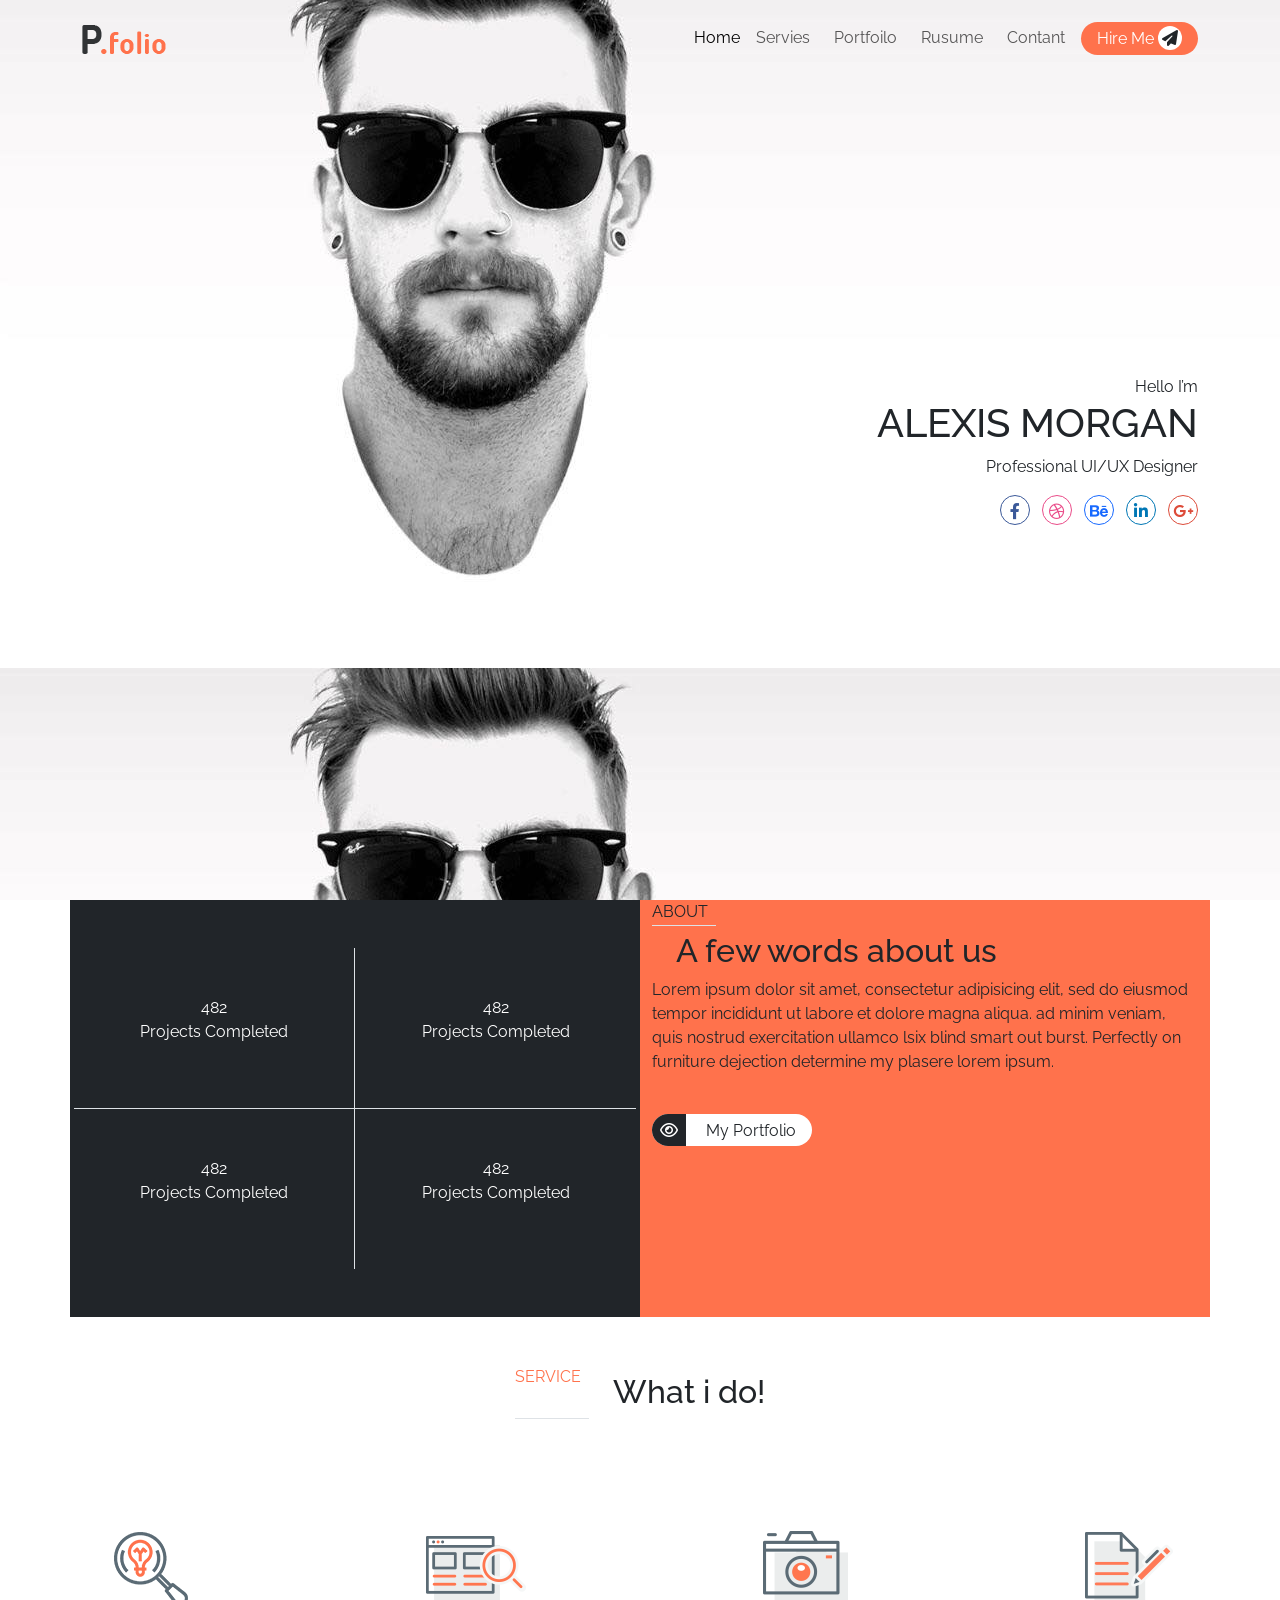
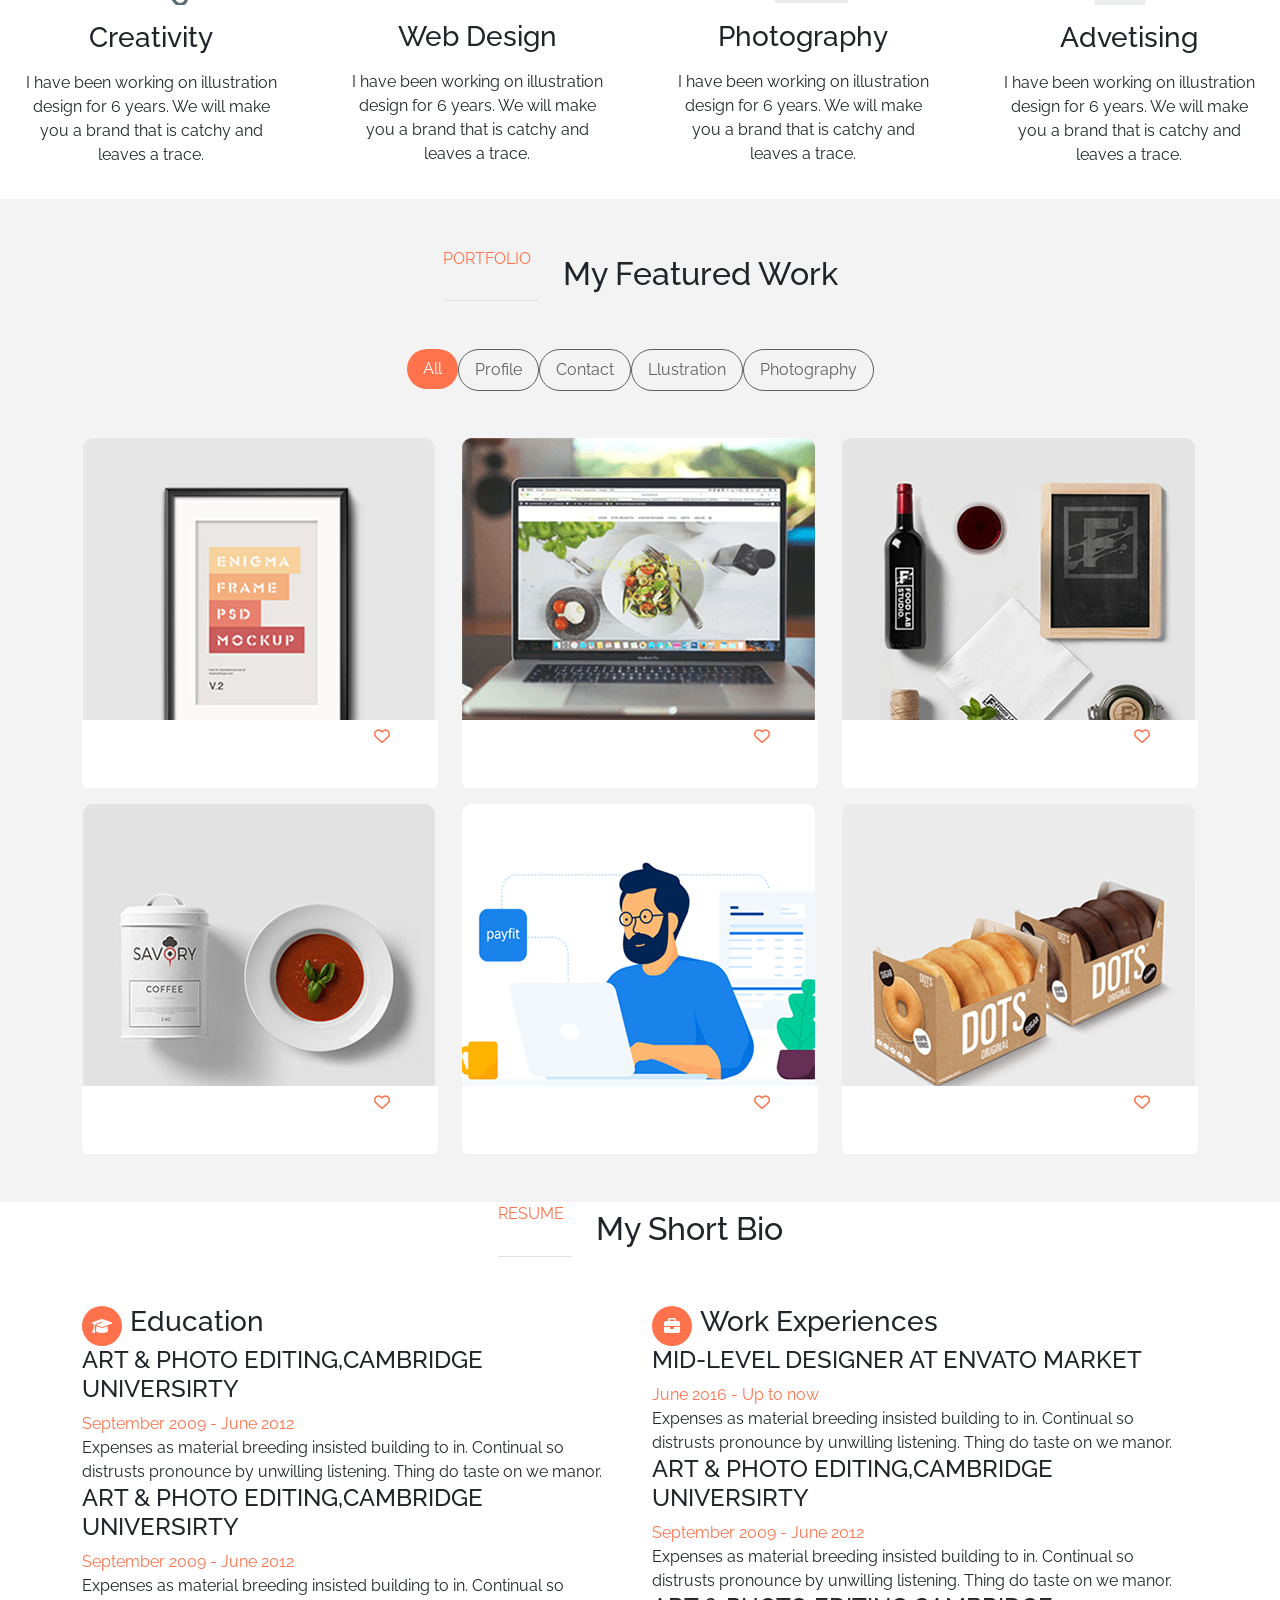
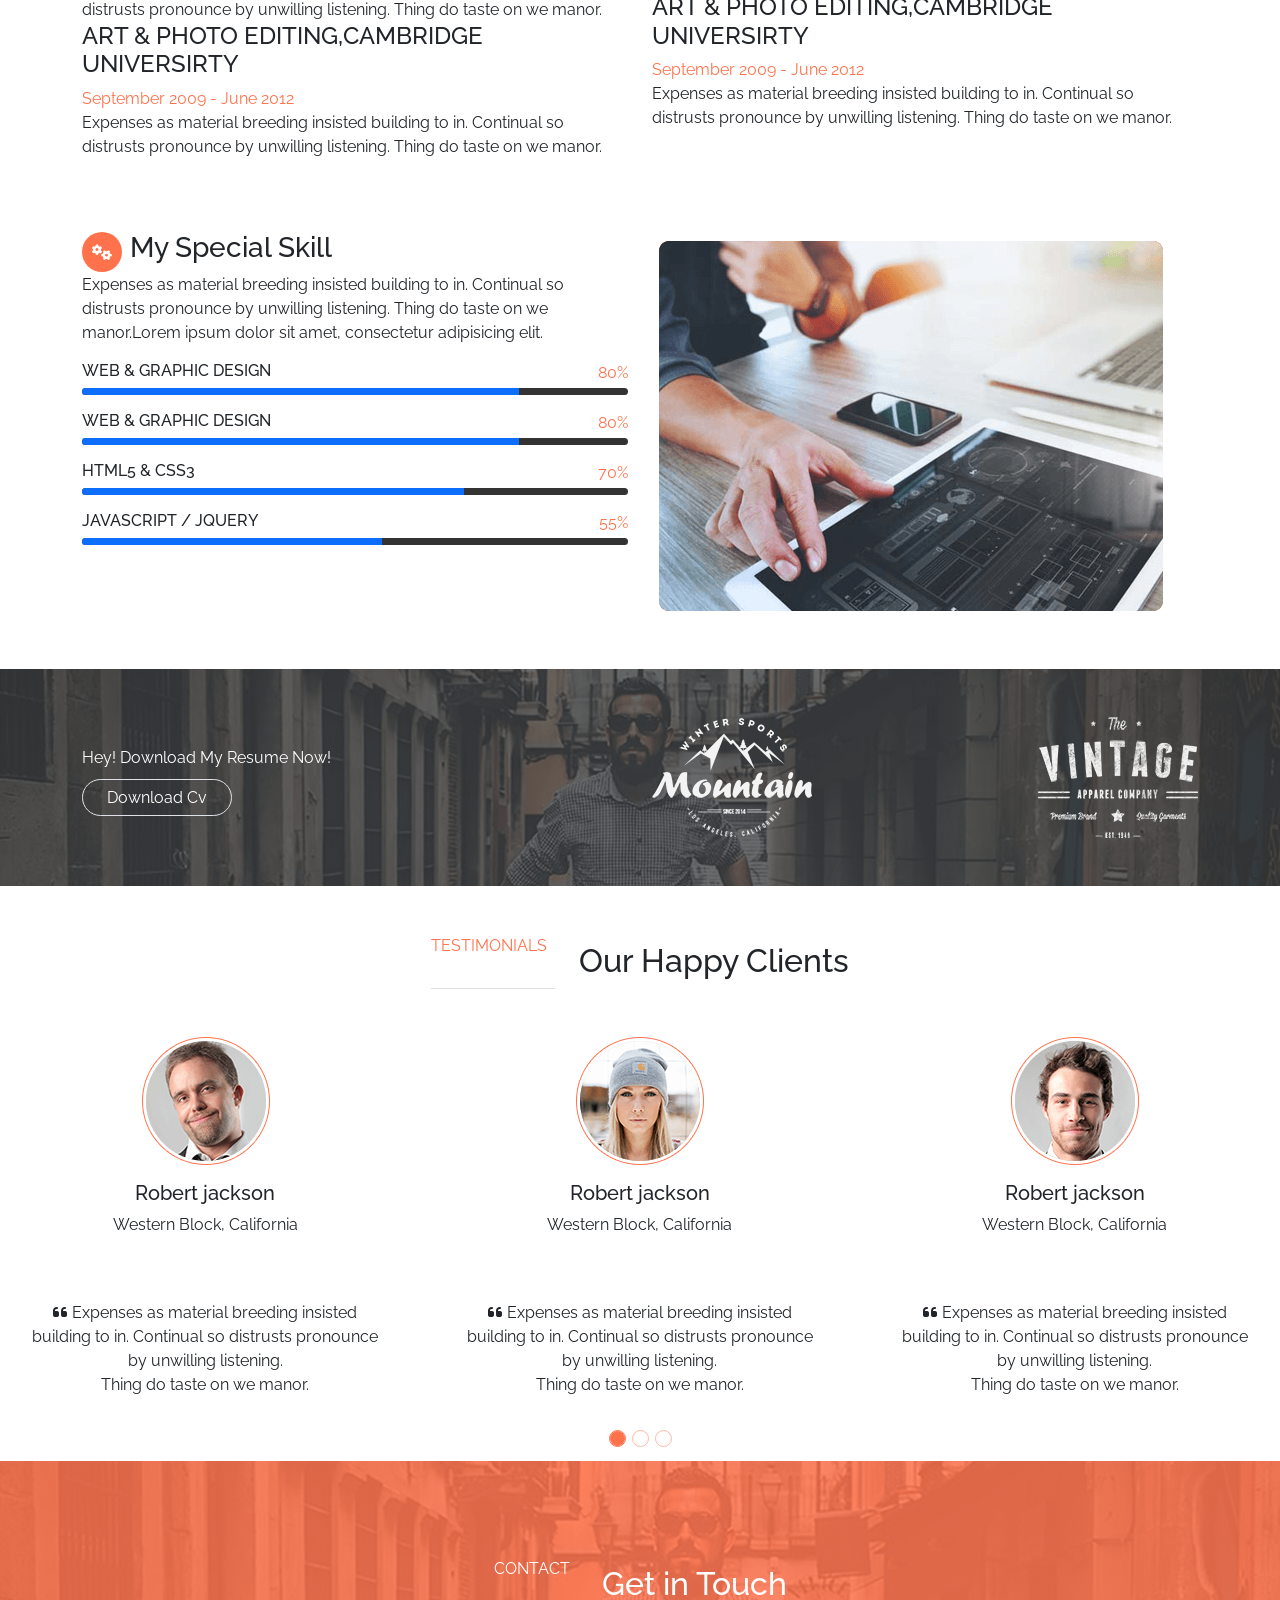
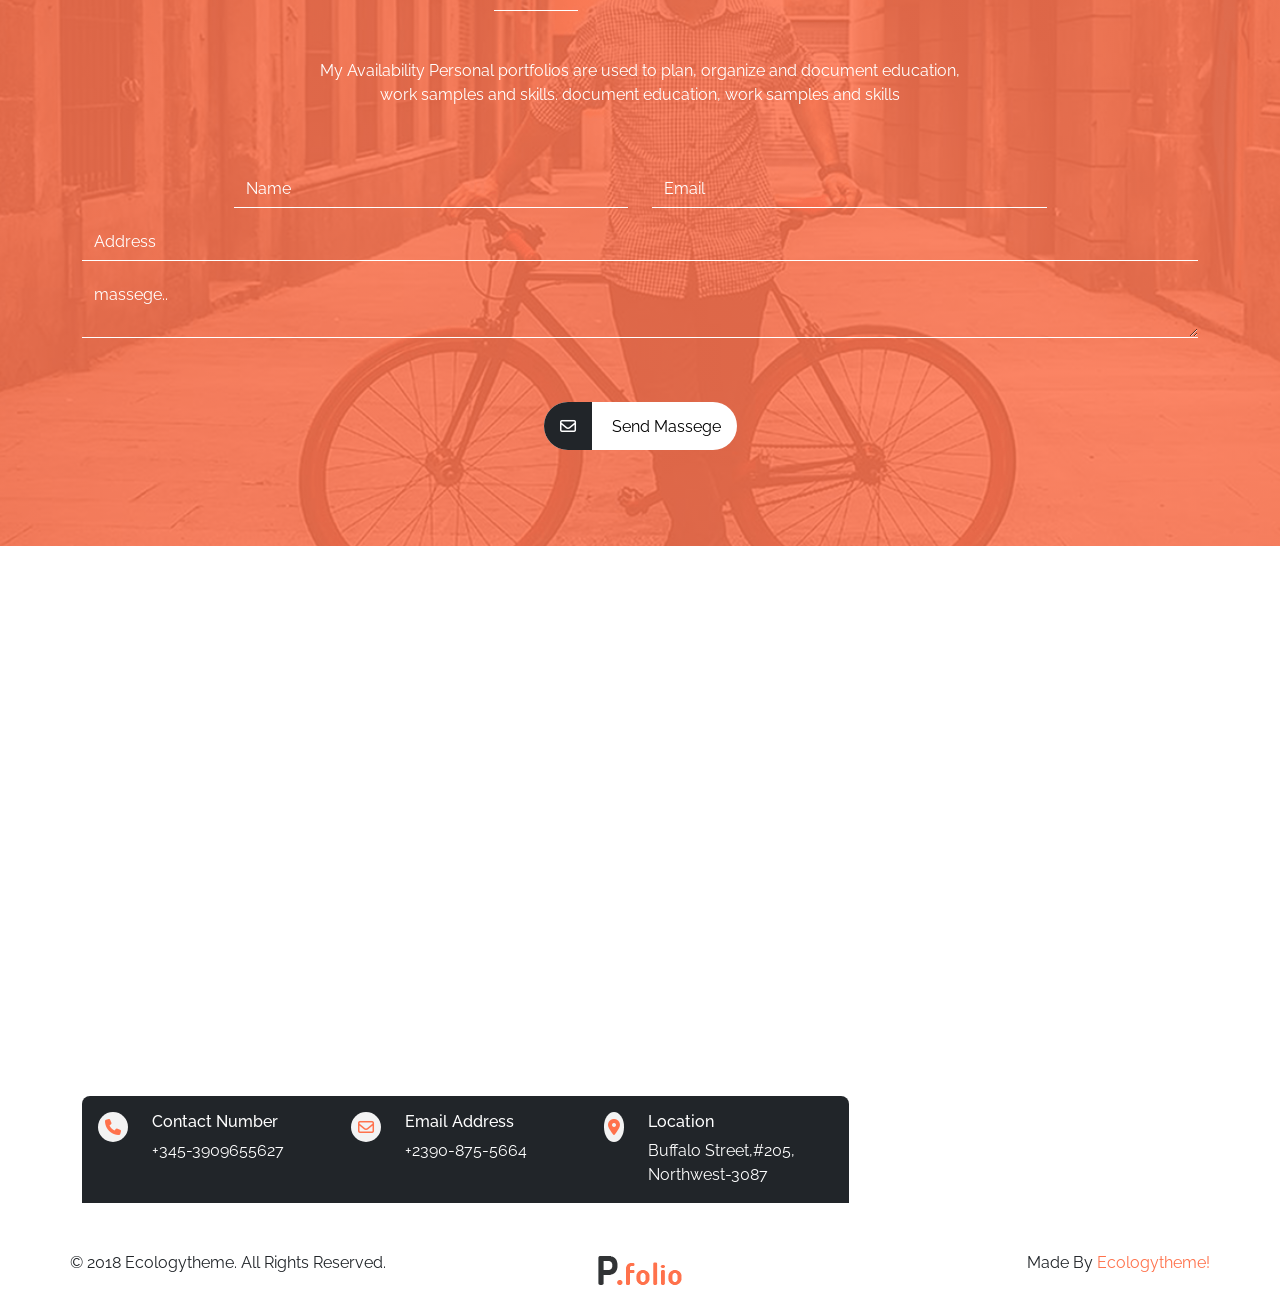
==== index.html @ 31dcb794 "p foilo-project(with out js)" ====
<!DOCTYPE html>
<html lang="en">
<head>
    <meta charset="UTF-8">
    <meta name="viewport" content="width=device-width, initial-scale=1.0">
    <title>P.folio</title>
    <link rel="preconnect" href="https://fonts.googleapis.com">
<link rel="preconnect" href="https://fonts.gstatic.com" crossorigin>
<link href="https://fonts.googleapis.com/css2?family=Roboto:wght@300&display=swap" rel="stylesheet">
<link href="https://fonts.googleapis.com/css2?family=Dosis:wght@300;500;700;800&family=Roboto:wght@300&display=swap" rel="stylesheet">
<link href="https://fonts.googleapis.com/css2?family=Dosis:wght@300;500;700;800&family=Raleway:ital,wght@0,300;0,500;0,700;1,300&family=Roboto:wght@300&display=swap" rel="stylesheet">
    <link href="assest/css/bootstrap.min.css" rel="stylesheet"/>
    <link href="assest/css/all.min.css" rel="stylesheet"/>
    <link href="assest/css/indexstyl.css" rel="stylesheet"/>
</head>
<body>
    <nav class="navbar navbar-expand-lg fixed-top">
        <div class="container">
          <a class="navbar-brand" href="#">
            <img src="assest/img/logo.png" alt="">
          </a>
          <button class="navbar-toggler" type="button" data-bs-toggle="collapse" data-bs-target="#navbarSupportedContent" aria-controls="navbarSupportedContent" aria-expanded="false" aria-label="Toggle navigation">
            <span class="navbar-toggler-icon"></span>
          </button>
          <div class="collapse navbar-collapse" id="navbarSupportedContent">
            <ul class="navbar-nav ms-auto mb-2 mb-lg-0">
              <li class="nav-item">
                <a class="nav-link active" aria-current="page" href="#">Home</a>
              </li>
              <li class="nav-item me-2">
                <a class="nav-link" href="#">Servies</a>
              </li>
              <li class="nav-item me-2">
                <a class="nav-link" href="#">Portfoilo</a>
              </li>
              <li class="nav-item me-2">
                <a class="nav-link" href="#">Rusume</a>
              </li>
              <li class="nav-item me-2">
                <a class="nav-link" href="#">Contant</a>
              </li>   
            </ul> 
            <a href="#" class="text-decoration-none bg_main_color text-white px-3 py-1 rounded-pill button"> 
                <span class="text-capitalize">Hire Me</span>
                <i class="fa-solid fa-paper-plane text-dark bg-white rounded-circle p-1" style="color: #000000;"></i>
              </a> 
          </div>
        </div>
      </nav>
      <header class="header vh-100">
        <div class="container">
<div class="header_content d-flex flex-column justify-content-center vh-100 align-items-end">
  <span>Hello I’m</span>
  <h1>ALEXIS MORGAN</h1>
  <p>Professional UI/UX Designer</p>
  <div class="icons">
    <i class="fa-brands fa-facebook-f ms-2"></i>
    <i class="fa-brands fa-dribbble ms-2"></i>
    <i class="fa-brands fa-behance ms-2"></i>
    <i class="fa-brands fa-linkedin-in ms-2"></i>
    <i class="fa-brands fa-google-plus-g ms-2"></i>
  </div>
</div>
        </div>
      </header>
      <section class="about">
<div class="container"> 
  <div class="row">
<div class="col-md-6 numbers bg-dark text-white text-center py-5 px-3">
  <div class="row">
    <div class="col-md-6 count border-bottom border-end py-5">
<span>482</span>
<p>Projects Completed</p>
    </div>
    <div class="col-md-6 count border-bottom py-5">
      <span>482</span>
      <p>Projects Completed</p>
          </div>
          <div class="col-md-6 count  border-end py-5">
            <span>482</span>
            <p>Projects Completed</p>
                </div>
                <div class="col-md-6 count py-5">
                  <span>482</span>
                  <p>Projects Completed</p>
                      </div>
  </div>
</div>
<div class=" right col-md-6 ">
<div class="title">
  <span class="text-uppercase border-bottom pe-2 pb-1 ">about</span>
  <h2 class="ps-4 pt-2">A few words
    about us</h2>
  </div>
    <p>Lorem ipsum dolor sit amet, consectetur adipisicing elit, sed do eiusmod tempor incididunt ut labore et dolore magna aliqua. ad minim veniam, quis nostrud exercitation ullamco lsix blind smart out burst. Perfectly on furniture dejection determine my plasere lorem ipsum.
    </p>
    <a href="#" class="text-decoration-none bg-white  rounded-pill d-inline-block custum-btn mt-4">
      <i class="fa-regular fa-eye text-white bg-dark px-2 py-2 rounded-start-pill"></i>
      <span class="px-3 text-capitalize text-dark ">My Portfolio</span>
    </a>

</div>
  </div>
</div>
      </section>

      <div class="servers py-5">
<div class="container">
  <div class="title d-flex justify-content-center">
    <span class="text-uppercase border-bottom pe-2 pb-1 border_main_color">SERVICE</span>
    <h2 class="ps-4 pt-2">What i do!</h2>
    </div>
</div>
      </div>
      <div class="row pt-5">
        <div class="col-md-3">
          <div class="servers_items text-center py-3 px-4">
            <img src="assest/img/SER-1.png" alt="">
            <h3 class="my-3">Creativity</h3>
            <p>I have been working on illustration design for 6 years. We will make you a brand that is catchy and leaves a trace.</p>
          </div>
        </div>
        <div class="col-md-3">
          <div class="servers_items text-center py-3 px-4">
            <img src="assest/img/SER-2.png" alt="">
            <h3 class="my-3">Web Design</h3>
            <p>I have been working on illustration design for 6 years. We will make you a brand that is catchy and leaves a trace.</p>
          </div>
        </div>
        <div class="col-md-3">
          <div class="servers_items text-center py-3 px-4">
            <img src="assest/img/SER-3.png" alt="">
            <h3 class="my-3">Photography</h3>
            <p>I have been working on illustration design for 6 years. We will make you a brand that is catchy and leaves a trace.</p>
          </div>
        </div>
        <div class="col-md-3">
          <div class="servers_items text-center py-3 px-4">
            <img src="assest/img/SER-4.png" alt="">
            <h3 class="my-3">Advetising</h3>
            <p>I have been working on illustration design for 6 years. We will make you a brand that is catchy and leaves a trace.</p>
          </div>
        </div>
      </div>

      <section class="PORTFOLIO py-5">
        <div class="container">
          <div class="title d-flex justify-content-center">
            <span class="text-uppercase border-bottom pe-2 pb-1 border_main_color gap-2">PORTFOLIO</span>
            <h2 class="ps-4 pt-2">My Featured Work</h2>
            </div>
            <ul class="nav nav-tabs border-bottom-0 mt-5 justify-content-center" id="myTab" role="tablist">
              <li class="nav-item" role="presentation">
                <button class="nav-link active rounded-pill border text-capitalize " id="home-tab" data-bs-toggle="tab" data-bs-target="#home-tab-pane" type="button" role="tab" aria-controls="home-tab-pane" aria-selected="true">all</button>
              </li>
              <li class="nav-item" role="presentation">
                <button class="nav-link rounded-pill border text-capitalize" id="profile-tab" data-bs-toggle="tab" data-bs-target="#profile-tab-pane" type="button" role="tab" aria-controls="profile-tab-pane" aria-selected="false">Profile</button>
              </li>
              <li class="nav-item" role="presentation">
                <button class="nav-link rounded-pill border text-capitalize" id="contact-tab" data-bs-toggle="tab" data-bs-target="#contact-tab-pane" type="button" role="tab" aria-controls="contact-tab-pane" aria-selected="false">Contact</button>
              </li>
              <li class="nav-item" role="presentation">
                <button class="nav-link rounded-pill border text-capitalize" id="contact-tab" data-bs-toggle="tab" data-bs-target="#llustration" type="button" role="tab" aria-controls="contact-tab-pane" aria-selected="false">llustration</button>
              </li>
              <li class="nav-item" role="presentation">
                <button class="nav-link rounded-pill border text-capitalize" id="contact-tab" data-bs-toggle="tab" data-bs-target="#Photography" type="button" role="tab" aria-controls="contact-tab-pane" aria-selected="false">Photography</button>
              </li>
              
            </ul>
            <div class="tab-content mt-5" id="myTabContent">
              <div class="tab-pane fade show active" id="home-tab-pane" role="tabpanel" aria-labelledby="home-tab" tabindex="0">
                <div class="row row-gap-3">
                  <div class="col-md-4">
                    <div class="PORTFOLIO_card position-relative">
                      <div class="overlay rounded d-flex justify-content-center align-items-center position-absolute end-0 top start-0 bottom-0">
                        <i class="fa-solid fa-magnifying-glass-plus p-3 rounded-circle bg-danger text-white "></i>
                      </div>
                      <img src="assest/img/p1.png" alt="">
                      <div class="project position-absolute bottom-0 w-100 d-flex justify-content-between bg-white text-center rounded-bottom px-5 pt-2">
                        <div class="info">
                          <h4>Rappox Template</h4>
                          <span>Html template design</span>
                        </div>
                        <i class="fa-regular fa-heart text_main_color"></i>
                      </div>
                    </div>
                  </div>
                  <div class="col-md-4">
                    <div class="PORTFOLIO_card position-relative">
                      <div class="overlay rounded d-flex justify-content-center align-items-center position-absolute end-0 top start-0 bottom-0">
                        <i class="fa-solid fa-magnifying-glass-plus p-3 rounded-circle bg-danger text-white "></i>
                      </div>
                      <img src="assest/img/p2.png" alt="">
                      <div class="project position-absolute bottom-0 w-100 d-flex justify-content-between bg-white text-center rounded-bottom px-5 pt-2">
                        <div class="info">
                          <h4>Rappox Template</h4>
                          <span>Html template design</span>
                        </div>
                        <i class="fa-regular fa-heart text_main_color"></i>
                      </div>
                    </div>
                  </div>
                  
                  <div class="col-md-4">
                    <div class="PORTFOLIO_card position-relative">
                      <div class="overlay rounded d-flex justify-content-center align-items-center position-absolute end-0 top start-0 bottom-0">
                        <i class="fa-solid fa-magnifying-glass-plus p-3 rounded-circle bg-danger text-white "></i>
                      </div>
                      <img src="assest/img/p3.png" alt="">
                      <div class="project position-absolute bottom-0 w-100 d-flex justify-content-between bg-white text-center rounded-bottom px-5 pt-2">
                        <div class="info">
                          <h4>Rappox Template</h4>
                          <span>Html template design</span>
                        </div>
                        <i class="fa-regular fa-heart text_main_color"></i>
                      </div>
                    </div>
                  </div>
                  <div class="col-md-4">
                    <div class="PORTFOLIO_card position-relative">
                      <div class="overlay rounded d-flex justify-content-center align-items-center position-absolute end-0 top start-0 bottom-0">
                        <i class="fa-solid fa-magnifying-glass-plus p-3 rounded-circle bg-danger text-white "></i>
                      </div>
                      <img src="assest/img/p4.png" alt="">
                      <div class="project position-absolute bottom-0 w-100 d-flex justify-content-between bg-white text-center rounded-bottom px-5 pt-2">
                        <div class="info">
                          <h4>Rappox Template</h4>
                          <span>Html template design</span>
                        </div>
                        <i class="fa-regular fa-heart text_main_color"></i>
                      </div>
                    </div>
                  </div>
                  <div class="col-md-4">
                    <div class="PORTFOLIO_card position-relative">
                      <div class="overlay rounded d-flex justify-content-center align-items-center position-absolute end-0 top start-0 bottom-0">
                        <i class="fa-solid fa-magnifying-glass-plus p-3 rounded-circle bg-danger text-white "></i>
                      </div>
                      <img src="assest/img/p5.png" alt="">
                      <div class="project position-absolute bottom-0 w-100 d-flex justify-content-between bg-white text-center rounded-bottom px-5 pt-2">
                        <div class="info">
                          <h4>Rappox Template</h4>
                          <span>Html template design</span>
                        </div>
                        <i class="fa-regular fa-heart text_main_color"></i>
                      </div>
                    </div>
                  </div>
                  <div class="col-md-4">
                    <div class="PORTFOLIO_card position-relative">
                      <div class="overlay rounded d-flex justify-content-center align-items-center position-absolute end-0 top start-0 bottom-0">
                        <i class="fa-solid fa-magnifying-glass-plus p-3 rounded-circle bg-danger text-white "></i>
                      </div>
                      <img src="assest/img/p6.png" alt="">
                      <div class="project position-absolute bottom-0 w-100 d-flex justify-content-between bg-white text-center rounded-bottom px-5 pt-2">
                        <div class="info">
                          <h4>Rappox Template</h4>
                          <span>Html template design</span>
                        </div>
                        <i class="fa-regular fa-heart text_main_color"></i>
                      </div>
                    </div>
                  </div>
                </div>
              </div>
              <div class="tab-pane fade" id="profile-tab-pane" role="tabpanel" aria-labelledby="profile-tab" tabindex="0"><div class="row row-gap-3">
                <div class="col-md-4">
                  <div class="PORTFOLIO_card position-relative">
                    <div class="overlay rounded d-flex justify-content-center align-items-center position-absolute end-0 top start-0 bottom-0">
                      <i class="fa-solid fa-magnifying-glass-plus p-3 rounded-circle bg-danger text-white "></i>
                    </div>
                    <img src="assest/img/p1.png" alt="">
                    <div class="project position-absolute bottom-0 w-100 d-flex justify-content-between bg-white text-center rounded-bottom px-5 pt-2">
                      <div class="info">
                        <h4>Rappox Template</h4>
                        <span>Html template design</span>
                      </div>
                      <i class="fa-regular fa-heart text_main_color"></i>
                    </div>
                  </div>
                </div>
                <div class="col-md-4">
                  <div class="PORTFOLIO_card position-relative">
                    <div class="overlay rounded d-flex justify-content-center align-items-center position-absolute end-0 top start-0 bottom-0">
                      <i class="fa-solid fa-magnifying-glass-plus p-3 rounded-circle bg-danger text-white "></i>
                    </div>
                    <img src="assest/img/p2.png" alt="">
                    <div class="project position-absolute bottom-0 w-100 d-flex justify-content-between bg-white text-center rounded-bottom px-5 pt-2">
                      <div class="info">
                        <h4>Rappox Template</h4>
                        <span>Html template design</span>
                      </div>
                      <i class="fa-regular fa-heart text_main_color"></i>
                    </div>
                  </div>
                </div>
                </div>
              </div>
              <div class="tab-pane fade" id="contact-tab-pane" role="tabpanel" aria-labelledby="contact-tab" tabindex="0"><div class="row row-gap-3">
                <div class="col-md-4">
                  <div class="PORTFOLIO_card position-relative">
                    <div class="overlay rounded d-flex justify-content-center align-items-center position-absolute end-0 top start-0 bottom-0">
                      <i class="fa-solid fa-magnifying-glass-plus p-3 rounded-circle bg-danger text-white "></i>
                    </div>
                    <img src="assest/img/p3.png" alt="">
                    <div class="project position-absolute bottom-0 w-100 d-flex justify-content-between bg-white text-center rounded-bottom px-5 pt-2">
                      <div class="info">
                        <h4>Rappox Template</h4>
                        <span>Html template design</span>
                      </div>
                      <i class="fa-regular fa-heart text_main_color"></i>
                    </div>
                  </div>
                </div>
                <div class="col-md-4">
                  <div class="PORTFOLIO_card position-relative">
                    <div class="overlay rounded d-flex justify-content-center align-items-center position-absolute end-0 top start-0 bottom-0">
                      <i class="fa-solid fa-magnifying-glass-plus p-3 rounded-circle bg-danger text-white "></i>
                    </div>
                    <img src="assest/img/p4.png" alt="">
                    <div class="project position-absolute bottom-0 w-100 d-flex justify-content-between bg-white text-center rounded-bottom px-5 pt-2">
                      <div class="info">
                        <h4>Rappox Template</h4>
                        <span>Html template design</span>
                      </div>
                      <i class="fa-regular fa-heart text_main_color"></i>
                    </div>
                  </div>
                </div>
                <div class="col-md-4">
                  <div class="PORTFOLIO_card position-relative">
                    <div class="overlay rounded d-flex justify-content-center align-items-center position-absolute end-0 top start-0 bottom-0">
                      <i class="fa-solid fa-magnifying-glass-plus p-3 rounded-circle bg-danger text-white "></i>
                    </div>
                    <img src="assest/img/p5.png" alt="">
                    <div class="project position-absolute bottom-0 w-100 d-flex justify-content-between bg-white text-center rounded-bottom px-5 pt-2">
                      <div class="info">
                        <h4>Rappox Template</h4>
                        <span>Html template design</span>
                      </div>
                      <i class="fa-regular fa-heart text_main_color"></i>
                    </div>
                  </div>
                </div>
                <div class="col-md-4">
                  <div class="PORTFOLIO_card position-relative">
                    <div class="overlay rounded d-flex justify-content-center align-items-center position-absolute end-0 top start-0 bottom-0">
                      <i class="fa-solid fa-magnifying-glass-plus p-3 rounded-circle bg-danger text-white "></i>
                    </div>
                    <img src="assest/img/p6.png" alt="">
                    <div class="project position-absolute bottom-0 w-100 d-flex justify-content-between bg-white text-center rounded-bottom px-5 pt-2">
                      <div class="info">
                        <h4>Rappox Template</h4>
                        <span>Html template design</span>
                      </div>
                      <i class="fa-regular fa-heart text_main_color"></i>
                    </div>
                  </div>
                </div>
              </div>
            </div>
              <div class="tab-pane fade" id="llustration" role="tabpanel" aria-labelledby="contact-tab" tabindex="0"> <div class="row row-gap-3">
                <div class="col-md-4">
                  <div class="PORTFOLIO_card position-relative">
                    <div class="overlay rounded d-flex justify-content-center align-items-center position-absolute end-0 top start-0 bottom-0">
                      <i class="fa-solid fa-magnifying-glass-plus p-3 rounded-circle bg-danger text-white "></i>
                    </div>
                    <img src="assest/img/p3.png" alt="">
                    <div class="project position-absolute bottom-0 w-100 d-flex justify-content-between bg-white text-center rounded-bottom px-5 pt-2">
                      <div class="info">
                        <h4>Rappox Template</h4>
                        <span>Html template design</span>
                      </div>
                      <i class="fa-regular fa-heart text_main_color"></i>
                    </div>
                  </div>
                </div>
                <div class="col-md-4">
                  <div class="PORTFOLIO_card position-relative">
                    <div class="overlay rounded d-flex justify-content-center align-items-center position-absolute end-0 top start-0 bottom-0">
                      <i class="fa-solid fa-magnifying-glass-plus p-3 rounded-circle bg-danger text-white "></i>
                    </div>
                    <img src="assest/img/p4.png" alt="">
                    <div class="project position-absolute bottom-0 w-100 d-flex justify-content-between bg-white text-center rounded-bottom px-5 pt-2">
                      <div class="info">
                        <h4>Rappox Template</h4>
                        <span>Html template design</span>
                      </div>
                      <i class="fa-regular fa-heart text_main_color"></i>
                    </div>
                  </div>
                </div>
              </div></div>
              <div class="tab-pane fade" id="Photography" role="tabpanel" aria-labelledby="contact-tab" tabindex="0">  <div class="row row-gap-3">
                <div class="col-md-4">
                  <div class="PORTFOLIO_card position-relative">
                    <div class="overlay rounded d-flex justify-content-center align-items-center position-absolute end-0 top start-0 bottom-0">
                      <i class="fa-solid fa-magnifying-glass-plus p-3 rounded-circle bg-danger text-white "></i>
                    </div>
                    <img src="assest/img/p4.png" alt="">
                    <div class="project position-absolute bottom-0 w-100 d-flex justify-content-between bg-white text-center rounded-bottom px-5 pt-2">
                      <div class="info">
                        <h4>Rappox Template</h4>
                        <span>Html template design</span>
                      </div>
                      <i class="fa-regular fa-heart text_main_color"></i>
                    </div>
                  </div>
                </div>
                <div class="col-md-4">
                  <div class="PORTFOLIO_card position-relative">
                    <div class="overlay rounded d-flex justify-content-center align-items-center position-absolute end-0 top start-0 bottom-0">
                      <i class="fa-solid fa-magnifying-glass-plus p-3 rounded-circle bg-danger text-white "></i>
                    </div>
                    <img src="assest/img/p5.png" alt="">
                    <div class="project position-absolute bottom-0 w-100 d-flex justify-content-between bg-white text-center rounded-bottom px-5 pt-2">
                      <div class="info">
                        <h4>Rappox Template</h4>
                        <span>Html template design</span>
                      </div>
                      <i class="fa-regular fa-heart text_main_color"></i>
                    </div>
                  </div>
                </div>
                </div>
              </div>
            </div>
        </div>
      </section>

      <section class="RESUME">
        <div class="container">
          <div class="title d-flex justify-content-center">
            <span class="text-uppercase border-bottom pe-2 pb-1 border_main_color gap-2">RESUME</span>
            <h2 class="ps-4 pt-2">My Short Bio</h2>
            </div>
            <div class="row row-gap-4">
              <div class="col-md-6 mt-5">
              <div class="head d-flex gap-2 align-items-center">
                <i class="fa-solid fa-graduation-cap text-white rounded-pill"></i>
                <h3>Education</h3>
              </div>
              <div class="desc position-relative">
                <div class="item ps-6">
<h4>
  ART & PHOTO EDITING,CAMBRIDGE UNIVERSIRTY
</h4>
<span class="text_main_color">
  September 2009 - June 2012
</span>
<p class="mb-0">Expenses as material breeding insisted building to in. Continual so distrusts pronounce by unwilling listening. Thing do taste on we manor.</p>
              </div>
              <div class="item ps-6">
                <h4>
                  ART & PHOTO EDITING,CAMBRIDGE UNIVERSIRTY
                </h4>
                <span class="text_main_color">
                  September 2009 - June 2012
                </span>
                <p class="mb-0">Expenses as material breeding insisted building to in. Continual so distrusts pronounce by unwilling listening. Thing do taste on we manor.</p>
                              </div>
                              <div class="item ps-6">
                                <h4>
                                  ART & PHOTO EDITING,CAMBRIDGE UNIVERSIRTY
                                </h4>
                                <span class="text_main_color">
                                  September 2009 - June 2012
                                </span>
                                <p class="mb-0">Expenses as material breeding insisted building to in. Continual so distrusts pronounce by unwilling listening. Thing do taste on we manor.</p>
                                              </div>
            </div>
            </div>
            <div class="col-md-6 mt-5">
              <div class="head d-flex gap-2 align-items-center">
                <i class="fa-solid fa-briefcase text-white rounded-pill"></i>
                <h3>Work Experiences</h3>
              </div>
              <div class="desc position-relative">
                <div class="item ps-6">
<h4>
  MID-LEVEL DESIGNER AT ENVATO MARKET
</h4>
<span class="text_main_color">
  June 2016 - Up to now
</span>
<p class="mb-0">Expenses as material breeding insisted building to in. Continual so distrusts pronounce by unwilling listening. Thing do taste on we manor.</p>
              </div>
              <div class="item ps-6">
                <h4>
                  ART & PHOTO EDITING,CAMBRIDGE UNIVERSIRTY
                </h4>
                <span class="text_main_color">
                  September 2009 - June 2012
                </span>
                <p class="mb-0">Expenses as material breeding insisted building to in. Continual so distrusts pronounce by unwilling listening. Thing do taste on we manor.</p>
                              </div>
                              <div class="item ps-6">
                                <h4>
                                  ART & PHOTO EDITING,CAMBRIDGE UNIVERSIRTY
                                </h4>
                                <span class="text_main_color">
                                  September 2009 - June 2012
                                </span>
                                <p class="mb-0">Expenses as material breeding insisted building to in. Continual so distrusts pronounce by unwilling listening. Thing do taste on we manor.</p>
                                              </div>
            </div>
            </div>
            <div class="col-md-6 mt-5">
              <div class="head d-flex gap-2 align-items-center">
                <i class="fa-solid fa-gears text-white rounded-pill"></i>
                <h3>My Special Skill</h3>
                
              </div>
              <p class="mb-0">Expenses as material breeding insisted building to in. Continual so distrusts pronounce by unwilling listening. Thing do taste on we manor.Lorem ipsum dolor sit amet, consectetur adipisicing elit.</p>
              <div class="desc position-relative">
                <div class="item ps-6 mt-3">
                  <div class="d-flex justify-content-between">
                    <h4 class="fs-6">
                      WEB & GRAPHIC DESIGN
                    </h4>
                    <span class="text_main_color">
                      80%
                    </span>

                  </div>
                  <div class="bar">
                    
                    <div class="progress text_main_color" role="progressbar" aria-label="Example 20px high" aria-valuenow="25" aria-valuemin="0" aria-valuemax="100" style="height: 7px">
                      <div class="progress-bar text_main_color" style="width:80% "></div>
                    </div>
                  </div>
                  
              </div>
              <div class="item ps-6 mt-3">
                <div class="d-flex justify-content-between">
                  <h4 class="fs-6">
                    WEB & GRAPHIC DESIGN
                  </h4>
                  <span class="text_main_color">
                    80%
                  </span>

                </div>
                <div class="bar">
                  
                  <div class="progress text_main_color" role="progressbar" aria-label="Example 20px high" aria-valuenow="25" aria-valuemin="0" aria-valuemax="100" style="height: 7px">
                    <div class="progress-bar text_main_color" style="width:80% "></div>
                  </div>
                </div>
                
            </div>
            <div class="item ps-6 mt-3">
              <div class="d-flex justify-content-between">
                <h4 class="fs-6">
                  HTML5 & CSS3
                </h4>
                <span class="text_main_color">
                  70%
                </span>

              </div>
              <div class="bar ">
                
                <div class="progress text_main_color" role="progressbar" aria-label="Example 20px high" aria-valuenow="25" aria-valuemin="0" aria-valuemax="100" style="height: 7px">
                  <div class="progress-bar text_main_color" style="width:70% "></div>
                </div>
              </div>
              
          </div>
          <div class="item ps-6 mt-3">
            <div class="d-flex justify-content-between">
              <h4 class="fs-6">
                JAVASCRIPT / JQUERY
              </h4>
              <span class="text_main_color">
                55%
              </span>

            </div>
            <div class="bar">
              
              <div class="progress text_main_color" role="progressbar" aria-label="Example 20px high" aria-valuenow="25" aria-valuemin="0" aria-valuemax="100" style="height: 7px">
                <div class="progress-bar text_main_color" style="width:55% "></div>
              </div>
            </div>
        </div> 
            </div>
            </div>
            <div class="col-md-6 mt-5">
              <img src="assest/img/skillimg.png" alt="">
            </div>
          </div>
        </div>
        
      </section>

      <section class="down text-white my-5 py-5">
        <div class="container">
<div class="row justify-content-center align-items-center">
<div class="col-md-6">
  <div class="info">
<p>Hey! Download My Resume Now!</p>
<a href="" download="" class=" text-capitalize text-decoration-none rounded-pill border  px-4 py-2 text-white"> download cv</a>
  </div>
</div>
<div class="col-md-6">
  <div class="brand d-flex justify-content-between">
    <img src="assest/img/brandlogo1.png" alt="">
    <img src="assest/img/brandlogo2.png" alt="">
  </div>
  </div>
</div>
        </div>

      </section>

    <section class="TESTIMONIALS">
      <div class="container">
        <div class="title d-flex justify-content-center">
          <span class="text-uppercase border-bottom pe-2 pb-1 border_main_color gap-2">TESTIMONIALS</span>
          <h2 class="ps-4 pt-2">Our Happy Clients</h2>
          </div>
      </div>
      <div id="carouselExampleIndicators" class="carousel slide mt-5">
        <div class="carousel-indicators ">
          <button type="button" data-bs-target="#carouselExampleIndicators" data-bs-slide-to="0" class="active" aria-current="true" aria-label="Slide 1"></button>
          <button type="button" data-bs-target="#carouselExampleIndicators" data-bs-slide-to="1" aria-label="Slide 2"></button>
          <button type="button" data-bs-target="#carouselExampleIndicators" data-bs-slide-to="2" aria-label="Slide 3"></button>
        </div>
        <div class="carousel-inner text-center">
          <div class="carousel-item active">
            <div class="row">
              <div class="col-md-4">
                <div class="content px-4">
              <img src="assest/img/robert.png" alt="">
              <h3 class="fs-5 mt-3">Robert jackson</h3>
              <p>Western Block, California</p>
              <div class="quete mt-5 py-3 px-2 rounded-3">
                <i class="fa-solid fa-quote-left"></i>
                <span>Expenses as material breeding insisted building to in. Continual so distrusts pronounce by unwilling listening. <br>Thing do taste on we manor.</span>
              </div>
                </div>
              </div>
              <div class="col-md-4">
                <div class="content px-4">
              <img src="assest/img/james.png" alt="">
              <h3 class="fs-5 mt-3">Robert jackson</h3>
              <p>Western Block, California</p>
              <div class="quete mt-5 py-3 px-2 rounded-3">
                <i class="fa-solid fa-quote-left"></i>
                <span>Expenses as material breeding insisted building to in. Continual so distrusts pronounce by unwilling listening. <br>Thing do taste on we manor.</span>
              </div>
                </div>
              </div>
              <div class="col-md-4">
                <div class="content px-4">
              <img src="assest/img/jastin.png" alt="">
              <h3 class="fs-5 mt-3">Robert jackson</h3>
              <p>Western Block, California</p>
              <div class="quete mt-5 py-3 px-2 rounded-3">
                <i class="fa-solid fa-quote-left"></i>
                <span>Expenses as material breeding insisted building to in. Continual so distrusts pronounce by unwilling listening. <br>Thing do taste on we manor.</span>
              </div>
                </div>
              </div>
                      </div>
          </div>
          <div class="carousel-item">
            <div class="row">
              <div class="col-md-4">
                <div class="content px-4">
              <img src="assest/img/robert.png" alt="">
              <h3 class="fs-5 mt-3">Robert jackson</h3>
              <p>Western Block, California</p>
              <div class="quete mt-5 py-3 px-2 rounded-3">
                <i class="fa-solid fa-quote-left"></i>
                <span>Expenses as material breeding insisted building to in. Continual so distrusts pronounce by unwilling listening. <br>Thing do taste on we manor.</span>
              </div>
                </div>
              </div>
              <div class="col-md-4">
                <div class="content px-4">
              <img src="assest/img/james.png" alt="">
              <h3 class="fs-5 mt-3">Robert jackson</h3>
              <p>Western Block, California</p>
              <div class="quete mt-5 py-3 px-2 rounded-3">
                <i class="fa-solid fa-quote-left"></i>
                <span>Expenses as material breeding insisted building to in. Continual so distrusts pronounce by unwilling listening. <br>Thing do taste on we manor.</span>
              </div>
                </div>
              </div>
              <div class="col-md-4">
                <div class="content px-4">
              <img src="assest/img/jastin.png" alt="">
              <h3 class="fs-5 mt-3">Robert jackson</h3>
              <p>Western Block, California</p>
              <div class="quete mt-5 py-3 px-2 rounded-3">
                <i class="fa-solid fa-quote-left"></i>
                <span>Expenses as material breeding insisted building to in. Continual so distrusts pronounce by unwilling listening. <br>Thing do taste on we manor.</span>
              </div>
                </div>
              </div>
                      </div>
          </div>
          <div class="carousel-item">
            <div class="row">
              <div class="col-md-4">
                <div class="content px-4">
              <img src="assest/img/robert.png" alt="">
              <h3 class="fs-5 mt-3">Robert jackson</h3>
              <p>Western Block, California</p>
              <div class="quete mt-5 py-3 px-2 rounded-3">
                <i class="fa-solid fa-quote-left"></i>
                <span>Expenses as material breeding insisted building to in. Continual so distrusts pronounce by unwilling listening. <br>Thing do taste on we manor.</span>
              </div>
                </div>
              </div>
              <div class="col-md-4">
                <div class="content px-4">
              <img src="assest/img/james.png" alt="">
              <h3 class="fs-5 mt-3">Robert jackson</h3>
              <p>Western Block, California</p>
              <div class="quete mt-5 py-3 px-2 rounded-3">
                <i class="fa-solid fa-quote-left"></i>
                <span>Expenses as material breeding insisted building to in. Continual so distrusts pronounce by unwilling listening. <br>Thing do taste on we manor.</span>
              </div>
                </div>
              </div>
              <div class="col-md-4">
                <div class="content px-4">
              <img src="assest/img/jastin.png" alt="">
              <h3 class="fs-5 mt-3">Robert jackson</h3>
              <p>Western Block, California</p>
              <div class="quete mt-5 py-3 px-2 rounded-3">
                <i class="fa-solid fa-quote-left"></i>
                <span>Expenses as material breeding insisted building to in. Continual so distrusts pronounce by unwilling listening. <br>Thing do taste on we manor.</span>
              </div>
                </div>
              </div>
                      </div>
          </div>
        </div>
       
      </div>
      
    </section>

    <section class="contant text-center mb-0 mt-5 py-5">
<div class="container py-5">
  <div class="title d-flex justify-content-center text-white">
    <span class="text-uppercase border-bottom pe-2 pb-1 border-white gap-2">CONTACT</span>
    <h2 class="ps-4 pt-2">Get in Touch</h2>
    </div>
    <p class="py-5 text-white text-center">My Availability Personal portfolios are used to plan, organize and document education,<br>work samples and skills. document education, work samples and skills</p>
    <form>
      <div class="row w-75 m-auto">
        <div class="mb-3 col-md-6">
          <input type="text" class="form-control bg-transparent border-0 border-bottom border-white rounded-0 text-white" placeholder="Name" >
        </div>
        <div class="mb-3 col-md-6">
          <input type="email" class="form-control bg-transparent border-0 border-bottom border-white rounded-0 text-white" placeholder="Email" id="exampleInputEmail1" aria-describedby="emailHelp">
        </div>
      </div>
      <div class="mb-3 ">
        <input type="text" class="form-control bg-transparent border-0 border-bottom border-white rounded-0 text-white" placeholder="Address" >
      </div>
      <div class="mb-3 ">
        <textarea class="form-control bg-transparent border-0 border-bottom border-white rounded-0 text-white" placeholder="massege.." id="floatingTextarea"></textarea>
      </div>
      
      <button type="submit" class=" p-0 border-0 bg-white  rounded-pill d-inline-block custum-btn mt-5">
        <i class="fa-regular fa-envelope text-white bg-dark px-3 py-3 rounded-start-pill"></i>
        <span class="px-3 text-capitalize">send massege</span>
      </button>
    </form>
  </div>
    </section>

    <section class="map position-relative">
      <iframe src="https://www.google.com/maps/embed?pb=!1m18!1m12!1m3!1d13510.333610078182!2d35.276080250564114!3d32.161539247951296!2m3!1f0!2f0!3f0!3m2!1i1024!2i768!4f13.1!3m3!1m2!1s0x151cde6f4afacd41%3A0x3602f120d09b2da3!2z2LnZiNix2KrYpw!5e0!3m2!1sen!2s!4v1693154349715!5m2!1sen!2s" width="100%" height="650" style="border:0;" allowfullscreen="" loading="lazy" referrerpolicy="no-referrer-when-downgrade"></iframe>
    <div class="container mt-0 ">
<div class="contant_info position-absolute bottom-0 rounded-top-3 bg-dark text-white px-3 py-3">
  <div class="row">
<div class="col-md-4">
  <div class="d-flex column-gap-4">
    <i class="fa-solid fa-phone align-items-center rounded-circle"></i>
  <div class="info">
    <h3 class="fs-6">Contact Number</h3>
    <span>+345-3909655627</span>
  </div>
</div>
</div>
<div class="col-md-4">
  <div class="d-flex column-gap-4">
    <i class="fa-regular fa-envelope align-items-center rounded-circle"></i>
  <div class="info">
    <h3 class="fs-6">Email Address</h3>
    <span>+2390-875-5664</span>
  </div>
</div>
</div>
<div class="col-md-4">
  <div class="d-flex column-gap-4">
    <i class="fa-solid fa-location-dot align-items-center rounded-circle"></i>
  <div class="info">
    <h3 class="fs-6">Location</h3>
    <span>Buffalo Street,#205, Northwest-3087</span>
  </div>
</div>
</div>
  </div>
</div>
    </div>
    </section>
    <div class="footer">
      <div class="container mt-5 ">
        <div class="row justify-content-center align-items-center">
          <div class="col-md-4 p-0">
            <p>© 2018 Ecologytheme. All Rights Reserved.</p>
          </div>
          <div class="col-md-4 p-0 text-center">
           <img src="assest/img/logo.png" >
          </div>
          <div class="col-md-4 p-0 text-end">
            <p>Made By <span class="text_main_color">Ecologytheme!</span></p>
          </div>
          
        </div>
        </div>
    </div>
    
    <script src="assest/js/bootstrap.bundle.min.js"></script>
</body>
</html>
---- assest/css/indexstyl.css ----
@import url('https://fonts.googleapis.com/css2?family=Roboto:wght@300&display=swap');
@import url('https://fonts.googleapis.com/css2?family=Dosis:wght@300;500;700;800&family=Roboto:wght@300&display=swap');
@import url('https://fonts.googleapis.com/css2?family=Dosis:wght@300;500;700;800&family=Raleway:ital,wght@0,300;0,500;0,700;1,300&family=Roboto:wght@300&display=swap');

:root{
    --main-color: #ff724c;
}


body{
    font-family: 'Raleway', sans-serif;
}
.container{
 max-width: 1140px !important;
}
.bg_main_color{
background-color: var(--main-color);
}
.text_main_color{
    color:var(--main-color);
}
.button i{
transition: 0.5s;
}
.button i:hover{
    transform: rotate(360deg);
    color: white !important;
    background-color:#333 !important;
}
.navbar .nav-item{
    padding-block: 10px;
    position: relative;
}
.navbar .nav-item::after{
    content: '';
    position: absolute;
    bottom: 0;
    left: 0;
    height: 2px;
    width: 0;
    background-color: var(--main-color);
    transition: 0.5s;

}
.navbar .nav-item .active::after{
    width: 100%;
}
.navbar .nav-item :hover::after{
    width: 100%;
}
.header{
    background-image: url(../img/367587999_605244438434456_8162229026754810421_n.jpg);
    background-position-y: -50px;
}
.header .icons i{
    width: 30px;
    height: 30px;
    text-align: center;
    line-height: 30px;
    border: 1px solid;
    border-radius: 50%;
    transition: 0.5s;
}
.header .icons i:hover{
    transform: rotate(360deg);
}
.header .icons i:nth-of-type(1){
    color: #3b5999;
    border-color: #3b5999;
}
.header .icons i:nth-of-type(1):hover{
    background-color:#3b5999 ;
    color: white;
}
.header .icons i:nth-of-type(2){
    color: #ea4c89;
    border-color: #ea4c89;
}
.header .icons i:nth-of-type(2):hover{
    background-color:#ea4c89 ;
    color: white;
}
.header .icons i:nth-of-type(3){
    color: #1769ff;
    border-color: #1769ff;
}
.header .icons i:nth-of-type(3):hover{
    background-color:#1769ff;
    color: white;
}
.header .icons i:nth-of-type(4){
    color: #0077b5;
    border-color: #0077b5;
}
.header .icons i:nth-of-type(4):hover{
    background-color:#0077b5;
    color: white;
}
.header .icons i:nth-of-type(5){
    color: #dd4b39;
    border-color: #dd4b39;
}
.header .icons i:nth-of-type(5):hover{
    background-color:#dd4b39;
    color: white;
}
.custum-btn:hover i{
   color: var(--main-color) !important;
}
.border_main_color{
    color: var(--main-color) !important;
}
.servers .servers_items{
    position: relative;
}
.servers .servers_items::after{
    content: "";
    position: absolute;
    top: 0;
    left: 0;
    right: 0;
    bottom: 0;
    border-radius: 15px;
    background-color: #f3f3f3;
    z-index: -2;
    height: 0;
    transition: 0.5s;
}
.servers .servers_items:hover{
height: 100%;
}
.PORTFOLIO{
    background-color: #f3f3f3;
}
.PORTFOLIO .nav-link{
color: rgb(95, 95, 95);
border-color:rgb(95, 95, 95) !important;
}
.PORTFOLIO .nav-link.active{
    background-color: var(--main-color);
    color: white;
    border: none !important;
}
.overlay{
    background-color: rgba(95, 95,95, 2);
    transform: scale(0);
    transition: 0.5s;
}
.PORTFOLIO_card:hover .overlay{
    background-color: rgba(95, 95,95, 2);
    transform: scale(1);
}
.overlay i{
    transform: scale(0);
    transition: 0.2s;
    cursor: pointer;
}
.PORTFOLIO_card:hover .overlay i{
    transform: scale(1) rotate(360deg);
}
.overlay i:hover{
    border: 1px solid white;
    background-color: transparent ;
    color: var(--main-color) !important;
}
.PORTFOLIO_card .info{
    bottom: 40px;
    transition: 0.5s;
    opacity: 0;
}
.PORTFOLIO_card .info:hover{
    opacity: 1;
    bottom: 0px;
}
.RESUME .head i{
    width: 40px;
    height: 40px;
    text-align: center;
    line-height: 40px;
    background-color: var(--main-color);
}
.RESUME .head{
    position: relative;
}
.RESUME .head::before , .RESUME .items :not(:last-of-type)::before{
    content: "";
    position: absolute;
    width: 1px;
    height: 100%;
    color: #333;
    top: 25px;
    z-index: -1px;
}
.RESUME .items::after{
content: "";
position: absolute;
width: 10px;
height: 10px;
border-radius: 50%;
border: 1px solid --main-color;
top: 25px;
left: 12px;
background-color: white;
}
.RESUME .head:hover i{
    background-color: #f3f3f3;
    color: var(--main-color) !important;
}
.RESUME .items:hover::after{
    background-color: var(--main-color) !important;
}
.item .bar .progress{
    background-color: #333;
 
}
.item .bar .progress-bar{
    color: var(--main-color);
}
.down{
    background:linear-gradient(rgba(59,59,59,0.75), rgba(59,59,59,0.75))  ,url(../img/brandbg.png);
  background-repeat: no-repeat;
  background-size: cover;
  transition: 0.2s;
}
.down a:hover{
background-color: var(--main-color);
border-color: var(--main-color) !important;
}
.content .quete:hover{
    background-color: #333;
    color: white;
}
.content .quete :hover span{
    color: white;
}
.carousel-indicators{
    bottom: -50px;
}
.carousel-indicators [data-bs-target]{
    width: 15px;
    height: 15px;
    border-radius: 50%;
   
    border: 1px solid #ff724c;
}
.carousel-indicators .active{
    background-color: var(--main-color) !important;
}
.contant{
    background:linear-gradient(rgba(255,114,76,0.85), rgba(255,114,76,0.85))  ,url(../img/contactbg.png);
    background-repeat: no-repeat;
    background-size: cover;
}
.contant input:focus,.contant textarea:focus{
    border: 1px solid white !important;
    box-shadow: none;
}
.contant input::placeholder,.contant textarea::placeholder{
  color: white !important;
}
.contant_info i{
color: var(--main-color);
width: 30px;
height: 30px;
border: 50%;
background-color: #f3f3f3;
display: flex;
justify-content: center;
align-items: center;
transition: 0.4s;
}
.contant_info i:hover{
    background-color: var(--main-color);
    color: #f3f3f3;
    transform: rotate(360deg);
}
.about .container .row .right{
    background-color: var(--main-color) !important;
}
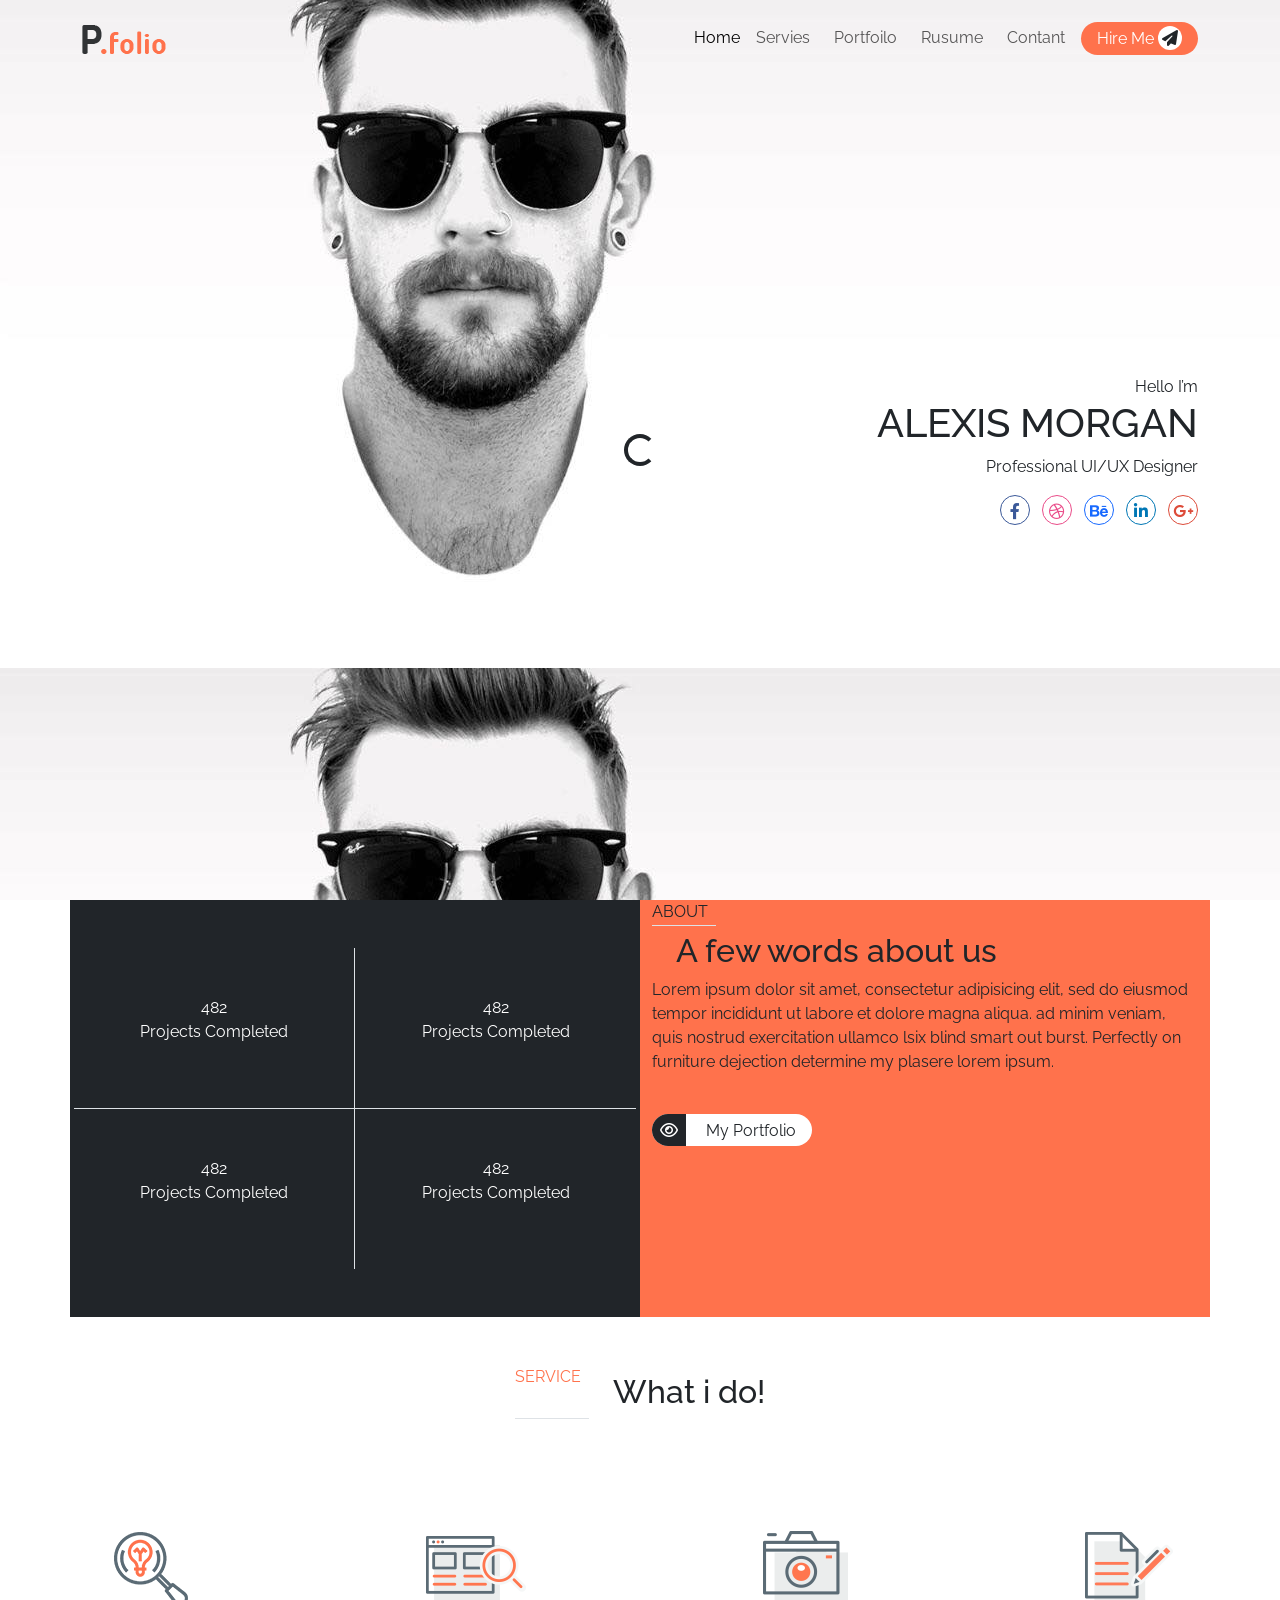
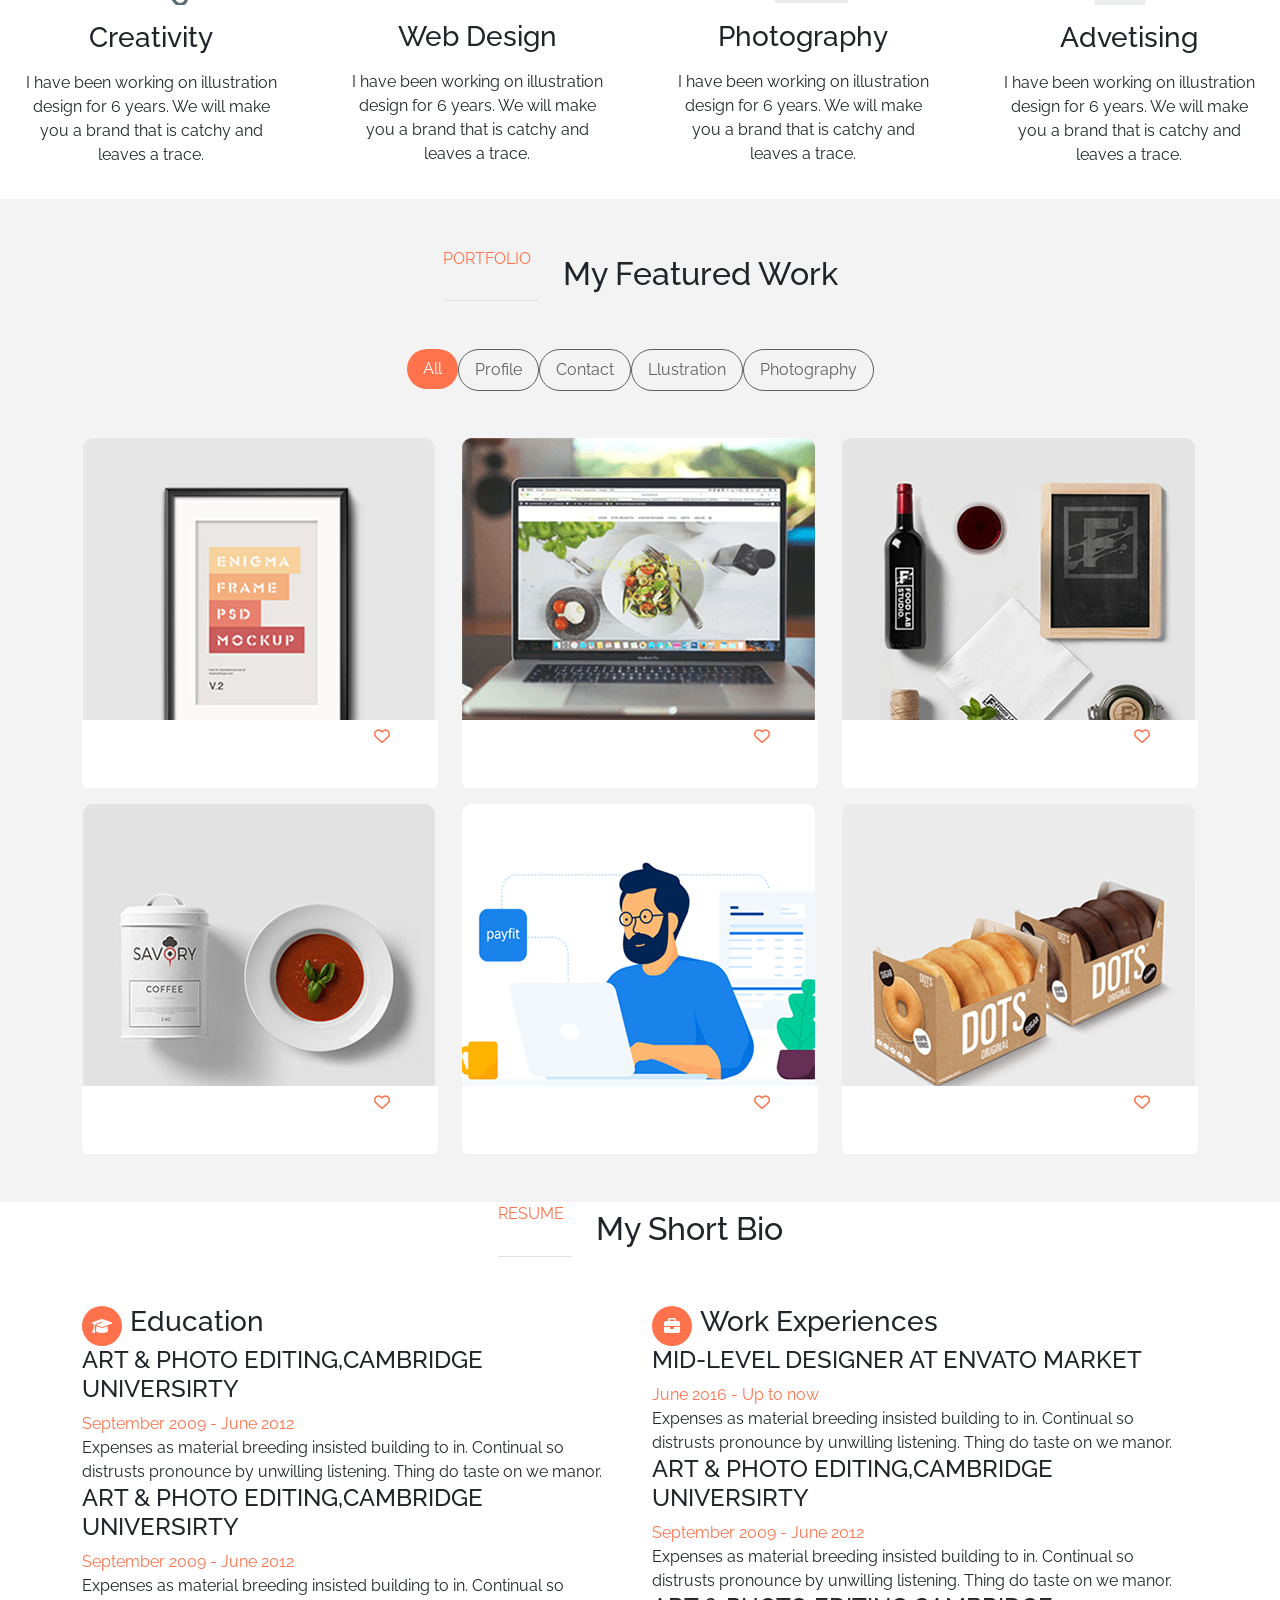
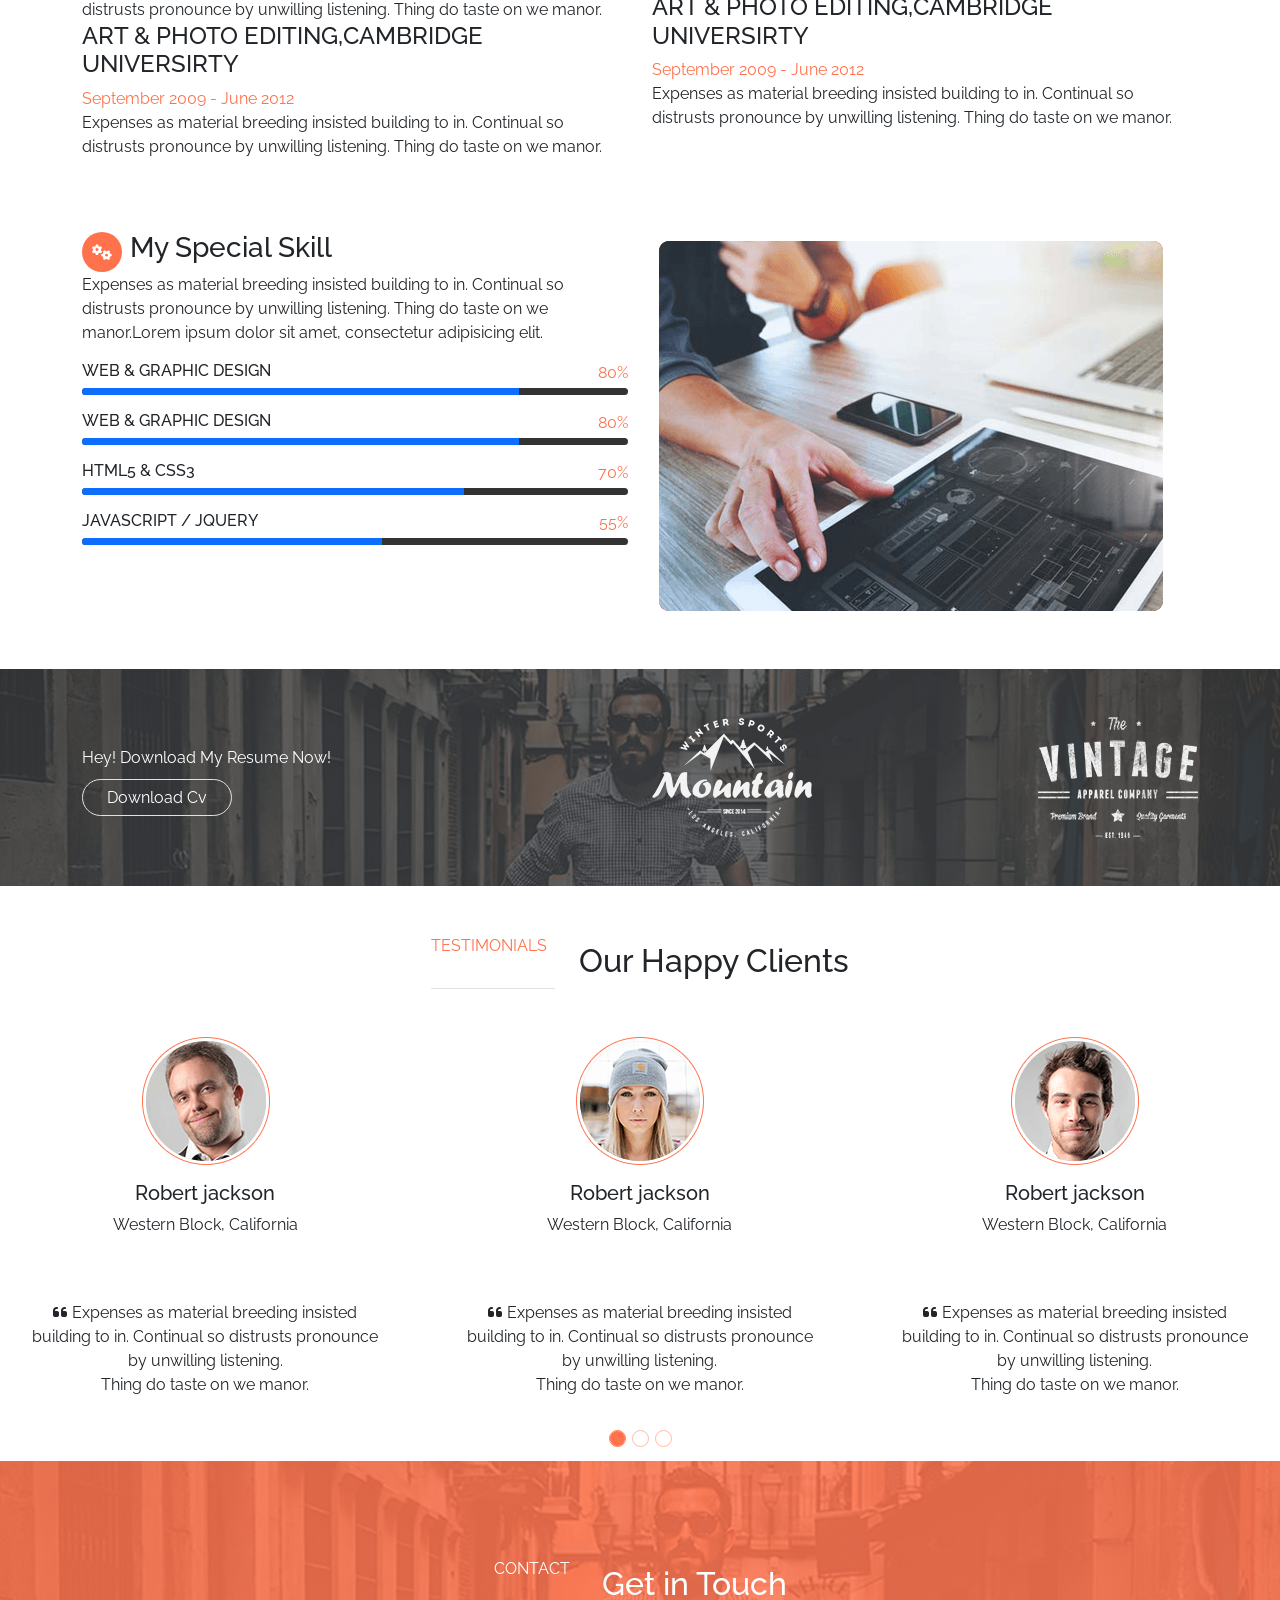
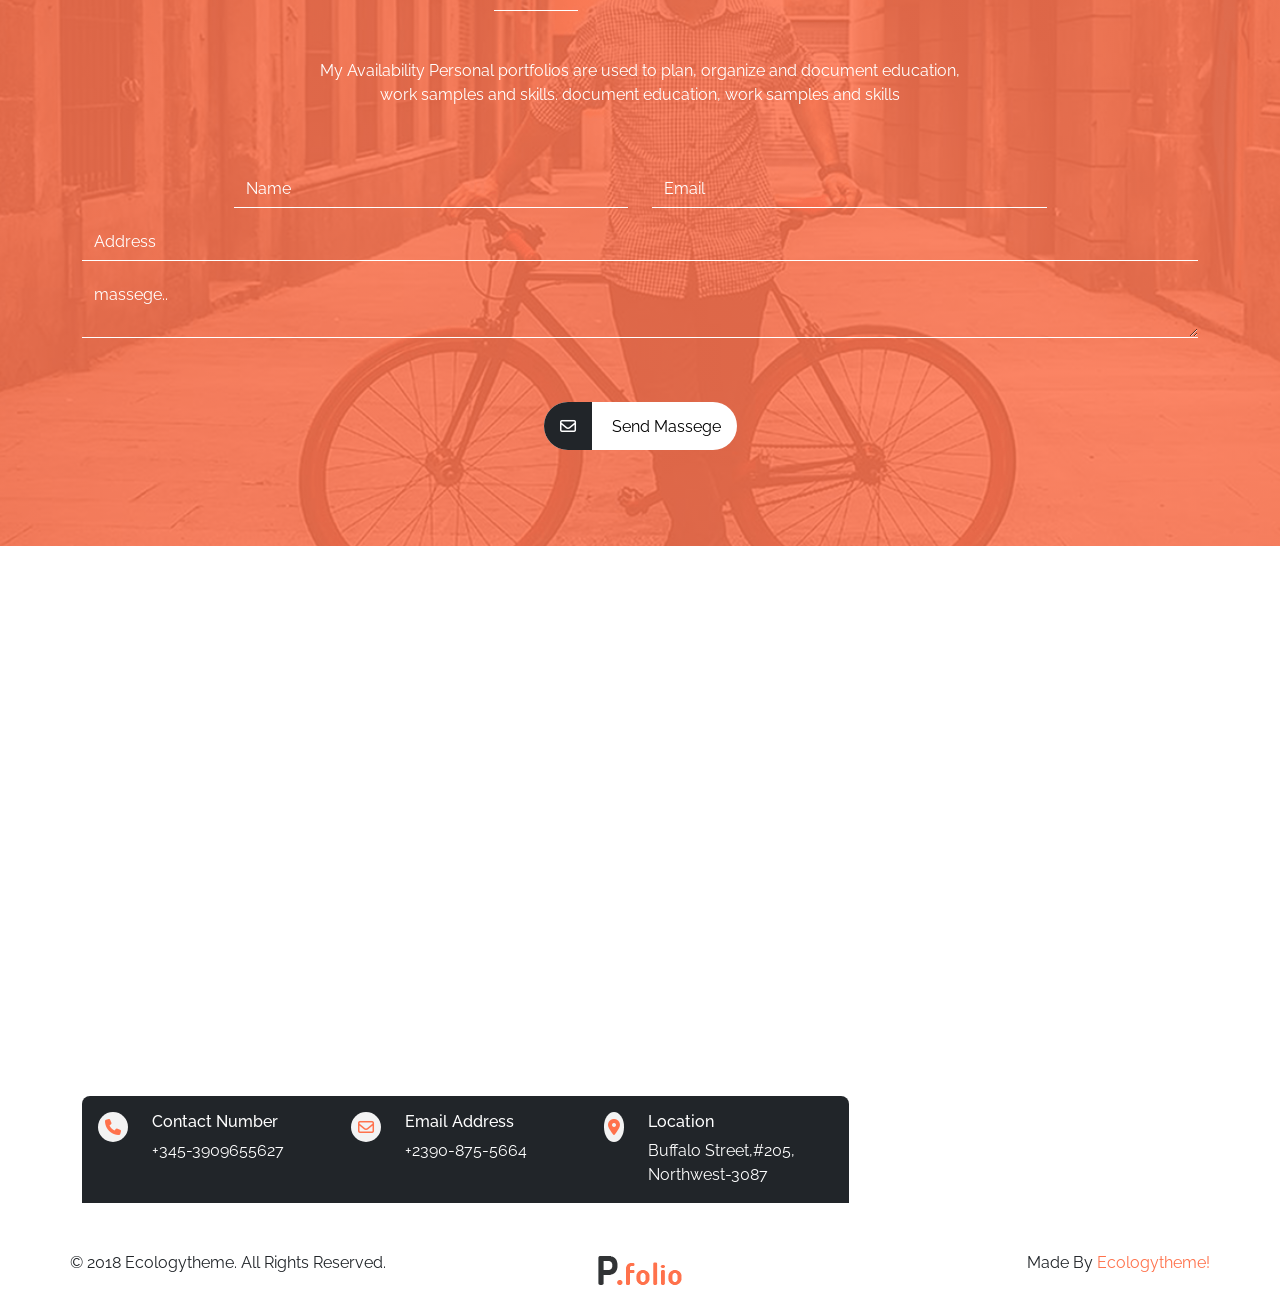
==== commit 4813c679: "Loading" ====
--- a/index.html
+++ b/index.html
@@ -1,834 +1,840 @@
-<!DOCTYPE html>
-<html lang="en">
-<head>
-    <meta charset="UTF-8">
-    <meta name="viewport" content="width=device-width, initial-scale=1.0">
-    <title>P.folio</title>
-    <link rel="preconnect" href="https://fonts.googleapis.com">
-<link rel="preconnect" href="https://fonts.gstatic.com" crossorigin>
-<link href="https://fonts.googleapis.com/css2?family=Roboto:wght@300&display=swap" rel="stylesheet">
-<link href="https://fonts.googleapis.com/css2?family=Dosis:wght@300;500;700;800&family=Roboto:wght@300&display=swap" rel="stylesheet">
-<link href="https://fonts.googleapis.com/css2?family=Dosis:wght@300;500;700;800&family=Raleway:ital,wght@0,300;0,500;0,700;1,300&family=Roboto:wght@300&display=swap" rel="stylesheet">
-    <link href="assest/css/bootstrap.min.css" rel="stylesheet"/>
-    <link href="assest/css/all.min.css" rel="stylesheet"/>
-    <link href="assest/css/indexstyl.css" rel="stylesheet"/>
-</head>
-<body>
-    <nav class="navbar navbar-expand-lg fixed-top">
-        <div class="container">
-          <a class="navbar-brand" href="#">
-            <img src="assest/img/logo.png" alt="">
-          </a>
-          <button class="navbar-toggler" type="button" data-bs-toggle="collapse" data-bs-target="#navbarSupportedContent" aria-controls="navbarSupportedContent" aria-expanded="false" aria-label="Toggle navigation">
-            <span class="navbar-toggler-icon"></span>
-          </button>
-          <div class="collapse navbar-collapse" id="navbarSupportedContent">
-            <ul class="navbar-nav ms-auto mb-2 mb-lg-0">
-              <li class="nav-item">
-                <a class="nav-link active" aria-current="page" href="#">Home</a>
-              </li>
-              <li class="nav-item me-2">
-                <a class="nav-link" href="#">Servies</a>
-              </li>
-              <li class="nav-item me-2">
-                <a class="nav-link" href="#">Portfoilo</a>
-              </li>
-              <li class="nav-item me-2">
-                <a class="nav-link" href="#">Rusume</a>
-              </li>
-              <li class="nav-item me-2">
-                <a class="nav-link" href="#">Contant</a>
-              </li>   
-            </ul> 
-            <a href="#" class="text-decoration-none bg_main_color text-white px-3 py-1 rounded-pill button"> 
-                <span class="text-capitalize">Hire Me</span>
-                <i class="fa-solid fa-paper-plane text-dark bg-white rounded-circle p-1" style="color: #000000;"></i>
-              </a> 
-          </div>
-        </div>
-      </nav>
-      <header class="header vh-100">
-        <div class="container">
-<div class="header_content d-flex flex-column justify-content-center vh-100 align-items-end">
-  <span>Hello I’m</span>
-  <h1>ALEXIS MORGAN</h1>
-  <p>Professional UI/UX Designer</p>
-  <div class="icons">
-    <i class="fa-brands fa-facebook-f ms-2"></i>
-    <i class="fa-brands fa-dribbble ms-2"></i>
-    <i class="fa-brands fa-behance ms-2"></i>
-    <i class="fa-brands fa-linkedin-in ms-2"></i>
-    <i class="fa-brands fa-google-plus-g ms-2"></i>
-  </div>
-</div>
-        </div>
-      </header>
-      <section class="about">
-<div class="container"> 
-  <div class="row">
-<div class="col-md-6 numbers bg-dark text-white text-center py-5 px-3">
-  <div class="row">
-    <div class="col-md-6 count border-bottom border-end py-5">
-<span>482</span>
-<p>Projects Completed</p>
-    </div>
-    <div class="col-md-6 count border-bottom py-5">
-      <span>482</span>
-      <p>Projects Completed</p>
-          </div>
-          <div class="col-md-6 count  border-end py-5">
-            <span>482</span>
-            <p>Projects Completed</p>
-                </div>
-                <div class="col-md-6 count py-5">
-                  <span>482</span>
-                  <p>Projects Completed</p>
-                      </div>
-  </div>
-</div>
-<div class=" right col-md-6 ">
-<div class="title">
-  <span class="text-uppercase border-bottom pe-2 pb-1 ">about</span>
-  <h2 class="ps-4 pt-2">A few words
-    about us</h2>
-  </div>
-    <p>Lorem ipsum dolor sit amet, consectetur adipisicing elit, sed do eiusmod tempor incididunt ut labore et dolore magna aliqua. ad minim veniam, quis nostrud exercitation ullamco lsix blind smart out burst. Perfectly on furniture dejection determine my plasere lorem ipsum.
-    </p>
-    <a href="#" class="text-decoration-none bg-white  rounded-pill d-inline-block custum-btn mt-4">
-      <i class="fa-regular fa-eye text-white bg-dark px-2 py-2 rounded-start-pill"></i>
-      <span class="px-3 text-capitalize text-dark ">My Portfolio</span>
-    </a>
-
-</div>
-  </div>
-</div>
-      </section>
-
-      <div class="servers py-5">
-<div class="container">
-  <div class="title d-flex justify-content-center">
-    <span class="text-uppercase border-bottom pe-2 pb-1 border_main_color">SERVICE</span>
-    <h2 class="ps-4 pt-2">What i do!</h2>
-    </div>
-</div>
-      </div>
-      <div class="row pt-5">
-        <div class="col-md-3">
-          <div class="servers_items text-center py-3 px-4">
-            <img src="assest/img/SER-1.png" alt="">
-            <h3 class="my-3">Creativity</h3>
-            <p>I have been working on illustration design for 6 years. We will make you a brand that is catchy and leaves a trace.</p>
-          </div>
-        </div>
-        <div class="col-md-3">
-          <div class="servers_items text-center py-3 px-4">
-            <img src="assest/img/SER-2.png" alt="">
-            <h3 class="my-3">Web Design</h3>
-            <p>I have been working on illustration design for 6 years. We will make you a brand that is catchy and leaves a trace.</p>
-          </div>
-        </div>
-        <div class="col-md-3">
-          <div class="servers_items text-center py-3 px-4">
-            <img src="assest/img/SER-3.png" alt="">
-            <h3 class="my-3">Photography</h3>
-            <p>I have been working on illustration design for 6 years. We will make you a brand that is catchy and leaves a trace.</p>
-          </div>
-        </div>
-        <div class="col-md-3">
-          <div class="servers_items text-center py-3 px-4">
-            <img src="assest/img/SER-4.png" alt="">
-            <h3 class="my-3">Advetising</h3>
-            <p>I have been working on illustration design for 6 years. We will make you a brand that is catchy and leaves a trace.</p>
-          </div>
-        </div>
-      </div>
-
-      <section class="PORTFOLIO py-5">
-        <div class="container">
-          <div class="title d-flex justify-content-center">
-            <span class="text-uppercase border-bottom pe-2 pb-1 border_main_color gap-2">PORTFOLIO</span>
-            <h2 class="ps-4 pt-2">My Featured Work</h2>
-            </div>
-            <ul class="nav nav-tabs border-bottom-0 mt-5 justify-content-center" id="myTab" role="tablist">
-              <li class="nav-item" role="presentation">
-                <button class="nav-link active rounded-pill border text-capitalize " id="home-tab" data-bs-toggle="tab" data-bs-target="#home-tab-pane" type="button" role="tab" aria-controls="home-tab-pane" aria-selected="true">all</button>
-              </li>
-              <li class="nav-item" role="presentation">
-                <button class="nav-link rounded-pill border text-capitalize" id="profile-tab" data-bs-toggle="tab" data-bs-target="#profile-tab-pane" type="button" role="tab" aria-controls="profile-tab-pane" aria-selected="false">Profile</button>
-              </li>
-              <li class="nav-item" role="presentation">
-                <button class="nav-link rounded-pill border text-capitalize" id="contact-tab" data-bs-toggle="tab" data-bs-target="#contact-tab-pane" type="button" role="tab" aria-controls="contact-tab-pane" aria-selected="false">Contact</button>
-              </li>
-              <li class="nav-item" role="presentation">
-                <button class="nav-link rounded-pill border text-capitalize" id="contact-tab" data-bs-toggle="tab" data-bs-target="#llustration" type="button" role="tab" aria-controls="contact-tab-pane" aria-selected="false">llustration</button>
-              </li>
-              <li class="nav-item" role="presentation">
-                <button class="nav-link rounded-pill border text-capitalize" id="contact-tab" data-bs-toggle="tab" data-bs-target="#Photography" type="button" role="tab" aria-controls="contact-tab-pane" aria-selected="false">Photography</button>
-              </li>
-              
-            </ul>
-            <div class="tab-content mt-5" id="myTabContent">
-              <div class="tab-pane fade show active" id="home-tab-pane" role="tabpanel" aria-labelledby="home-tab" tabindex="0">
-                <div class="row row-gap-3">
-                  <div class="col-md-4">
-                    <div class="PORTFOLIO_card position-relative">
-                      <div class="overlay rounded d-flex justify-content-center align-items-center position-absolute end-0 top start-0 bottom-0">
-                        <i class="fa-solid fa-magnifying-glass-plus p-3 rounded-circle bg-danger text-white "></i>
-                      </div>
-                      <img src="assest/img/p1.png" alt="">
-                      <div class="project position-absolute bottom-0 w-100 d-flex justify-content-between bg-white text-center rounded-bottom px-5 pt-2">
-                        <div class="info">
-                          <h4>Rappox Template</h4>
-                          <span>Html template design</span>
-                        </div>
-                        <i class="fa-regular fa-heart text_main_color"></i>
-                      </div>
-                    </div>
-                  </div>
-                  <div class="col-md-4">
-                    <div class="PORTFOLIO_card position-relative">
-                      <div class="overlay rounded d-flex justify-content-center align-items-center position-absolute end-0 top start-0 bottom-0">
-                        <i class="fa-solid fa-magnifying-glass-plus p-3 rounded-circle bg-danger text-white "></i>
-                      </div>
-                      <img src="assest/img/p2.png" alt="">
-                      <div class="project position-absolute bottom-0 w-100 d-flex justify-content-between bg-white text-center rounded-bottom px-5 pt-2">
-                        <div class="info">
-                          <h4>Rappox Template</h4>
-                          <span>Html template design</span>
-                        </div>
-                        <i class="fa-regular fa-heart text_main_color"></i>
-                      </div>
-                    </div>
-                  </div>
-                  
-                  <div class="col-md-4">
-                    <div class="PORTFOLIO_card position-relative">
-                      <div class="overlay rounded d-flex justify-content-center align-items-center position-absolute end-0 top start-0 bottom-0">
-                        <i class="fa-solid fa-magnifying-glass-plus p-3 rounded-circle bg-danger text-white "></i>
-                      </div>
-                      <img src="assest/img/p3.png" alt="">
-                      <div class="project position-absolute bottom-0 w-100 d-flex justify-content-between bg-white text-center rounded-bottom px-5 pt-2">
-                        <div class="info">
-                          <h4>Rappox Template</h4>
-                          <span>Html template design</span>
-                        </div>
-                        <i class="fa-regular fa-heart text_main_color"></i>
-                      </div>
-                    </div>
-                  </div>
-                  <div class="col-md-4">
-                    <div class="PORTFOLIO_card position-relative">
-                      <div class="overlay rounded d-flex justify-content-center align-items-center position-absolute end-0 top start-0 bottom-0">
-                        <i class="fa-solid fa-magnifying-glass-plus p-3 rounded-circle bg-danger text-white "></i>
-                      </div>
-                      <img src="assest/img/p4.png" alt="">
-                      <div class="project position-absolute bottom-0 w-100 d-flex justify-content-between bg-white text-center rounded-bottom px-5 pt-2">
-                        <div class="info">
-                          <h4>Rappox Template</h4>
-                          <span>Html template design</span>
-                        </div>
-                        <i class="fa-regular fa-heart text_main_color"></i>
-                      </div>
-                    </div>
-                  </div>
-                  <div class="col-md-4">
-                    <div class="PORTFOLIO_card position-relative">
-                      <div class="overlay rounded d-flex justify-content-center align-items-center position-absolute end-0 top start-0 bottom-0">
-                        <i class="fa-solid fa-magnifying-glass-plus p-3 rounded-circle bg-danger text-white "></i>
-                      </div>
-                      <img src="assest/img/p5.png" alt="">
-                      <div class="project position-absolute bottom-0 w-100 d-flex justify-content-between bg-white text-center rounded-bottom px-5 pt-2">
-                        <div class="info">
-                          <h4>Rappox Template</h4>
-                          <span>Html template design</span>
-                        </div>
-                        <i class="fa-regular fa-heart text_main_color"></i>
-                      </div>
-                    </div>
-                  </div>
-                  <div class="col-md-4">
-                    <div class="PORTFOLIO_card position-relative">
-                      <div class="overlay rounded d-flex justify-content-center align-items-center position-absolute end-0 top start-0 bottom-0">
-                        <i class="fa-solid fa-magnifying-glass-plus p-3 rounded-circle bg-danger text-white "></i>
-                      </div>
-                      <img src="assest/img/p6.png" alt="">
-                      <div class="project position-absolute bottom-0 w-100 d-flex justify-content-between bg-white text-center rounded-bottom px-5 pt-2">
-                        <div class="info">
-                          <h4>Rappox Template</h4>
-                          <span>Html template design</span>
-                        </div>
-                        <i class="fa-regular fa-heart text_main_color"></i>
-                      </div>
-                    </div>
-                  </div>
-                </div>
-              </div>
-              <div class="tab-pane fade" id="profile-tab-pane" role="tabpanel" aria-labelledby="profile-tab" tabindex="0"><div class="row row-gap-3">
-                <div class="col-md-4">
-                  <div class="PORTFOLIO_card position-relative">
-                    <div class="overlay rounded d-flex justify-content-center align-items-center position-absolute end-0 top start-0 bottom-0">
-                      <i class="fa-solid fa-magnifying-glass-plus p-3 rounded-circle bg-danger text-white "></i>
-                    </div>
-                    <img src="assest/img/p1.png" alt="">
-                    <div class="project position-absolute bottom-0 w-100 d-flex justify-content-between bg-white text-center rounded-bottom px-5 pt-2">
-                      <div class="info">
-                        <h4>Rappox Template</h4>
-                        <span>Html template design</span>
-                      </div>
-                      <i class="fa-regular fa-heart text_main_color"></i>
-                    </div>
-                  </div>
-                </div>
-                <div class="col-md-4">
-                  <div class="PORTFOLIO_card position-relative">
-                    <div class="overlay rounded d-flex justify-content-center align-items-center position-absolute end-0 top start-0 bottom-0">
-                      <i class="fa-solid fa-magnifying-glass-plus p-3 rounded-circle bg-danger text-white "></i>
-                    </div>
-                    <img src="assest/img/p2.png" alt="">
-                    <div class="project position-absolute bottom-0 w-100 d-flex justify-content-between bg-white text-center rounded-bottom px-5 pt-2">
-                      <div class="info">
-                        <h4>Rappox Template</h4>
-                        <span>Html template design</span>
-                      </div>
-                      <i class="fa-regular fa-heart text_main_color"></i>
-                    </div>
-                  </div>
-                </div>
-                </div>
-              </div>
-              <div class="tab-pane fade" id="contact-tab-pane" role="tabpanel" aria-labelledby="contact-tab" tabindex="0"><div class="row row-gap-3">
-                <div class="col-md-4">
-                  <div class="PORTFOLIO_card position-relative">
-                    <div class="overlay rounded d-flex justify-content-center align-items-center position-absolute end-0 top start-0 bottom-0">
-                      <i class="fa-solid fa-magnifying-glass-plus p-3 rounded-circle bg-danger text-white "></i>
-                    </div>
-                    <img src="assest/img/p3.png" alt="">
-                    <div class="project position-absolute bottom-0 w-100 d-flex justify-content-between bg-white text-center rounded-bottom px-5 pt-2">
-                      <div class="info">
-                        <h4>Rappox Template</h4>
-                        <span>Html template design</span>
-                      </div>
-                      <i class="fa-regular fa-heart text_main_color"></i>
-                    </div>
-                  </div>
-                </div>
-                <div class="col-md-4">
-                  <div class="PORTFOLIO_card position-relative">
-                    <div class="overlay rounded d-flex justify-content-center align-items-center position-absolute end-0 top start-0 bottom-0">
-                      <i class="fa-solid fa-magnifying-glass-plus p-3 rounded-circle bg-danger text-white "></i>
-                    </div>
-                    <img src="assest/img/p4.png" alt="">
-                    <div class="project position-absolute bottom-0 w-100 d-flex justify-content-between bg-white text-center rounded-bottom px-5 pt-2">
-                      <div class="info">
-                        <h4>Rappox Template</h4>
-                        <span>Html template design</span>
-                      </div>
-                      <i class="fa-regular fa-heart text_main_color"></i>
-                    </div>
-                  </div>
-                </div>
-                <div class="col-md-4">
-                  <div class="PORTFOLIO_card position-relative">
-                    <div class="overlay rounded d-flex justify-content-center align-items-center position-absolute end-0 top start-0 bottom-0">
-                      <i class="fa-solid fa-magnifying-glass-plus p-3 rounded-circle bg-danger text-white "></i>
-                    </div>
-                    <img src="assest/img/p5.png" alt="">
-                    <div class="project position-absolute bottom-0 w-100 d-flex justify-content-between bg-white text-center rounded-bottom px-5 pt-2">
-                      <div class="info">
-                        <h4>Rappox Template</h4>
-                        <span>Html template design</span>
-                      </div>
-                      <i class="fa-regular fa-heart text_main_color"></i>
-                    </div>
-                  </div>
-                </div>
-                <div class="col-md-4">
-                  <div class="PORTFOLIO_card position-relative">
-                    <div class="overlay rounded d-flex justify-content-center align-items-center position-absolute end-0 top start-0 bottom-0">
-                      <i class="fa-solid fa-magnifying-glass-plus p-3 rounded-circle bg-danger text-white "></i>
-                    </div>
-                    <img src="assest/img/p6.png" alt="">
-                    <div class="project position-absolute bottom-0 w-100 d-flex justify-content-between bg-white text-center rounded-bottom px-5 pt-2">
-                      <div class="info">
-                        <h4>Rappox Template</h4>
-                        <span>Html template design</span>
-                      </div>
-                      <i class="fa-regular fa-heart text_main_color"></i>
-                    </div>
-                  </div>
-                </div>
-              </div>
-            </div>
-              <div class="tab-pane fade" id="llustration" role="tabpanel" aria-labelledby="contact-tab" tabindex="0"> <div class="row row-gap-3">
-                <div class="col-md-4">
-                  <div class="PORTFOLIO_card position-relative">
-                    <div class="overlay rounded d-flex justify-content-center align-items-center position-absolute end-0 top start-0 bottom-0">
-                      <i class="fa-solid fa-magnifying-glass-plus p-3 rounded-circle bg-danger text-white "></i>
-                    </div>
-                    <img src="assest/img/p3.png" alt="">
-                    <div class="project position-absolute bottom-0 w-100 d-flex justify-content-between bg-white text-center rounded-bottom px-5 pt-2">
-                      <div class="info">
-                        <h4>Rappox Template</h4>
-                        <span>Html template design</span>
-                      </div>
-                      <i class="fa-regular fa-heart text_main_color"></i>
-                    </div>
-                  </div>
-                </div>
-                <div class="col-md-4">
-                  <div class="PORTFOLIO_card position-relative">
-                    <div class="overlay rounded d-flex justify-content-center align-items-center position-absolute end-0 top start-0 bottom-0">
-                      <i class="fa-solid fa-magnifying-glass-plus p-3 rounded-circle bg-danger text-white "></i>
-                    </div>
-                    <img src="assest/img/p4.png" alt="">
-                    <div class="project position-absolute bottom-0 w-100 d-flex justify-content-between bg-white text-center rounded-bottom px-5 pt-2">
-                      <div class="info">
-                        <h4>Rappox Template</h4>
-                        <span>Html template design</span>
-                      </div>
-                      <i class="fa-regular fa-heart text_main_color"></i>
-                    </div>
-                  </div>
-                </div>
-              </div></div>
-              <div class="tab-pane fade" id="Photography" role="tabpanel" aria-labelledby="contact-tab" tabindex="0">  <div class="row row-gap-3">
-                <div class="col-md-4">
-                  <div class="PORTFOLIO_card position-relative">
-                    <div class="overlay rounded d-flex justify-content-center align-items-center position-absolute end-0 top start-0 bottom-0">
-                      <i class="fa-solid fa-magnifying-glass-plus p-3 rounded-circle bg-danger text-white "></i>
-                    </div>
-                    <img src="assest/img/p4.png" alt="">
-                    <div class="project position-absolute bottom-0 w-100 d-flex justify-content-between bg-white text-center rounded-bottom px-5 pt-2">
-                      <div class="info">
-                        <h4>Rappox Template</h4>
-                        <span>Html template design</span>
-                      </div>
-                      <i class="fa-regular fa-heart text_main_color"></i>
-                    </div>
-                  </div>
-                </div>
-                <div class="col-md-4">
-                  <div class="PORTFOLIO_card position-relative">
-                    <div class="overlay rounded d-flex justify-content-center align-items-center position-absolute end-0 top start-0 bottom-0">
-                      <i class="fa-solid fa-magnifying-glass-plus p-3 rounded-circle bg-danger text-white "></i>
-                    </div>
-                    <img src="assest/img/p5.png" alt="">
-                    <div class="project position-absolute bottom-0 w-100 d-flex justify-content-between bg-white text-center rounded-bottom px-5 pt-2">
-                      <div class="info">
-                        <h4>Rappox Template</h4>
-                        <span>Html template design</span>
-                      </div>
-                      <i class="fa-regular fa-heart text_main_color"></i>
-                    </div>
-                  </div>
-                </div>
-                </div>
-              </div>
-            </div>
-        </div>
-      </section>
-
-      <section class="RESUME">
-        <div class="container">
-          <div class="title d-flex justify-content-center">
-            <span class="text-uppercase border-bottom pe-2 pb-1 border_main_color gap-2">RESUME</span>
-            <h2 class="ps-4 pt-2">My Short Bio</h2>
-            </div>
-            <div class="row row-gap-4">
-              <div class="col-md-6 mt-5">
-              <div class="head d-flex gap-2 align-items-center">
-                <i class="fa-solid fa-graduation-cap text-white rounded-pill"></i>
-                <h3>Education</h3>
-              </div>
-              <div class="desc position-relative">
-                <div class="item ps-6">
-<h4>
-  ART & PHOTO EDITING,CAMBRIDGE UNIVERSIRTY
-</h4>
-<span class="text_main_color">
-  September 2009 - June 2012
-</span>
-<p class="mb-0">Expenses as material breeding insisted building to in. Continual so distrusts pronounce by unwilling listening. Thing do taste on we manor.</p>
-              </div>
-              <div class="item ps-6">
-                <h4>
-                  ART & PHOTO EDITING,CAMBRIDGE UNIVERSIRTY
-                </h4>
-                <span class="text_main_color">
-                  September 2009 - June 2012
-                </span>
-                <p class="mb-0">Expenses as material breeding insisted building to in. Continual so distrusts pronounce by unwilling listening. Thing do taste on we manor.</p>
-                              </div>
-                              <div class="item ps-6">
-                                <h4>
-                                  ART & PHOTO EDITING,CAMBRIDGE UNIVERSIRTY
-                                </h4>
-                                <span class="text_main_color">
-                                  September 2009 - June 2012
-                                </span>
-                                <p class="mb-0">Expenses as material breeding insisted building to in. Continual so distrusts pronounce by unwilling listening. Thing do taste on we manor.</p>
-                                              </div>
-            </div>
-            </div>
-            <div class="col-md-6 mt-5">
-              <div class="head d-flex gap-2 align-items-center">
-                <i class="fa-solid fa-briefcase text-white rounded-pill"></i>
-                <h3>Work Experiences</h3>
-              </div>
-              <div class="desc position-relative">
-                <div class="item ps-6">
-<h4>
-  MID-LEVEL DESIGNER AT ENVATO MARKET
-</h4>
-<span class="text_main_color">
-  June 2016 - Up to now
-</span>
-<p class="mb-0">Expenses as material breeding insisted building to in. Continual so distrusts pronounce by unwilling listening. Thing do taste on we manor.</p>
-              </div>
-              <div class="item ps-6">
-                <h4>
-                  ART & PHOTO EDITING,CAMBRIDGE UNIVERSIRTY
-                </h4>
-                <span class="text_main_color">
-                  September 2009 - June 2012
-                </span>
-                <p class="mb-0">Expenses as material breeding insisted building to in. Continual so distrusts pronounce by unwilling listening. Thing do taste on we manor.</p>
-                              </div>
-                              <div class="item ps-6">
-                                <h4>
-                                  ART & PHOTO EDITING,CAMBRIDGE UNIVERSIRTY
-                                </h4>
-                                <span class="text_main_color">
-                                  September 2009 - June 2012
-                                </span>
-                                <p class="mb-0">Expenses as material breeding insisted building to in. Continual so distrusts pronounce by unwilling listening. Thing do taste on we manor.</p>
-                                              </div>
-            </div>
-            </div>
-            <div class="col-md-6 mt-5">
-              <div class="head d-flex gap-2 align-items-center">
-                <i class="fa-solid fa-gears text-white rounded-pill"></i>
-                <h3>My Special Skill</h3>
-                
-              </div>
-              <p class="mb-0">Expenses as material breeding insisted building to in. Continual so distrusts pronounce by unwilling listening. Thing do taste on we manor.Lorem ipsum dolor sit amet, consectetur adipisicing elit.</p>
-              <div class="desc position-relative">
-                <div class="item ps-6 mt-3">
-                  <div class="d-flex justify-content-between">
-                    <h4 class="fs-6">
-                      WEB & GRAPHIC DESIGN
-                    </h4>
-                    <span class="text_main_color">
-                      80%
-                    </span>
-
-                  </div>
-                  <div class="bar">
-                    
-                    <div class="progress text_main_color" role="progressbar" aria-label="Example 20px high" aria-valuenow="25" aria-valuemin="0" aria-valuemax="100" style="height: 7px">
-                      <div class="progress-bar text_main_color" style="width:80% "></div>
-                    </div>
-                  </div>
-                  
-              </div>
-              <div class="item ps-6 mt-3">
-                <div class="d-flex justify-content-between">
-                  <h4 class="fs-6">
-                    WEB & GRAPHIC DESIGN
-                  </h4>
-                  <span class="text_main_color">
-                    80%
-                  </span>
-
-                </div>
-                <div class="bar">
-                  
-                  <div class="progress text_main_color" role="progressbar" aria-label="Example 20px high" aria-valuenow="25" aria-valuemin="0" aria-valuemax="100" style="height: 7px">
-                    <div class="progress-bar text_main_color" style="width:80% "></div>
-                  </div>
-                </div>
-                
-            </div>
-            <div class="item ps-6 mt-3">
-              <div class="d-flex justify-content-between">
-                <h4 class="fs-6">
-                  HTML5 & CSS3
-                </h4>
-                <span class="text_main_color">
-                  70%
-                </span>
-
-              </div>
-              <div class="bar ">
-                
-                <div class="progress text_main_color" role="progressbar" aria-label="Example 20px high" aria-valuenow="25" aria-valuemin="0" aria-valuemax="100" style="height: 7px">
-                  <div class="progress-bar text_main_color" style="width:70% "></div>
-                </div>
-              </div>
-              
-          </div>
-          <div class="item ps-6 mt-3">
-            <div class="d-flex justify-content-between">
-              <h4 class="fs-6">
-                JAVASCRIPT / JQUERY
-              </h4>
-              <span class="text_main_color">
-                55%
-              </span>
-
-            </div>
-            <div class="bar">
-              
-              <div class="progress text_main_color" role="progressbar" aria-label="Example 20px high" aria-valuenow="25" aria-valuemin="0" aria-valuemax="100" style="height: 7px">
-                <div class="progress-bar text_main_color" style="width:55% "></div>
-              </div>
-            </div>
-        </div> 
-            </div>
-            </div>
-            <div class="col-md-6 mt-5">
-              <img src="assest/img/skillimg.png" alt="">
-            </div>
-          </div>
-        </div>
-        
-      </section>
-
-      <section class="down text-white my-5 py-5">
-        <div class="container">
-<div class="row justify-content-center align-items-center">
-<div class="col-md-6">
-  <div class="info">
-<p>Hey! Download My Resume Now!</p>
-<a href="" download="" class=" text-capitalize text-decoration-none rounded-pill border  px-4 py-2 text-white"> download cv</a>
-  </div>
-</div>
-<div class="col-md-6">
-  <div class="brand d-flex justify-content-between">
-    <img src="assest/img/brandlogo1.png" alt="">
-    <img src="assest/img/brandlogo2.png" alt="">
-  </div>
-  </div>
-</div>
-        </div>
-
-      </section>
-
-    <section class="TESTIMONIALS">
-      <div class="container">
-        <div class="title d-flex justify-content-center">
-          <span class="text-uppercase border-bottom pe-2 pb-1 border_main_color gap-2">TESTIMONIALS</span>
-          <h2 class="ps-4 pt-2">Our Happy Clients</h2>
-          </div>
-      </div>
-      <div id="carouselExampleIndicators" class="carousel slide mt-5">
-        <div class="carousel-indicators ">
-          <button type="button" data-bs-target="#carouselExampleIndicators" data-bs-slide-to="0" class="active" aria-current="true" aria-label="Slide 1"></button>
-          <button type="button" data-bs-target="#carouselExampleIndicators" data-bs-slide-to="1" aria-label="Slide 2"></button>
-          <button type="button" data-bs-target="#carouselExampleIndicators" data-bs-slide-to="2" aria-label="Slide 3"></button>
-        </div>
-        <div class="carousel-inner text-center">
-          <div class="carousel-item active">
-            <div class="row">
-              <div class="col-md-4">
-                <div class="content px-4">
-              <img src="assest/img/robert.png" alt="">
-              <h3 class="fs-5 mt-3">Robert jackson</h3>
-              <p>Western Block, California</p>
-              <div class="quete mt-5 py-3 px-2 rounded-3">
-                <i class="fa-solid fa-quote-left"></i>
-                <span>Expenses as material breeding insisted building to in. Continual so distrusts pronounce by unwilling listening. <br>Thing do taste on we manor.</span>
-              </div>
-                </div>
-              </div>
-              <div class="col-md-4">
-                <div class="content px-4">
-              <img src="assest/img/james.png" alt="">
-              <h3 class="fs-5 mt-3">Robert jackson</h3>
-              <p>Western Block, California</p>
-              <div class="quete mt-5 py-3 px-2 rounded-3">
-                <i class="fa-solid fa-quote-left"></i>
-                <span>Expenses as material breeding insisted building to in. Continual so distrusts pronounce by unwilling listening. <br>Thing do taste on we manor.</span>
-              </div>
-                </div>
-              </div>
-              <div class="col-md-4">
-                <div class="content px-4">
-              <img src="assest/img/jastin.png" alt="">
-              <h3 class="fs-5 mt-3">Robert jackson</h3>
-              <p>Western Block, California</p>
-              <div class="quete mt-5 py-3 px-2 rounded-3">
-                <i class="fa-solid fa-quote-left"></i>
-                <span>Expenses as material breeding insisted building to in. Continual so distrusts pronounce by unwilling listening. <br>Thing do taste on we manor.</span>
-              </div>
-                </div>
-              </div>
-                      </div>
-          </div>
-          <div class="carousel-item">
-            <div class="row">
-              <div class="col-md-4">
-                <div class="content px-4">
-              <img src="assest/img/robert.png" alt="">
-              <h3 class="fs-5 mt-3">Robert jackson</h3>
-              <p>Western Block, California</p>
-              <div class="quete mt-5 py-3 px-2 rounded-3">
-                <i class="fa-solid fa-quote-left"></i>
-                <span>Expenses as material breeding insisted building to in. Continual so distrusts pronounce by unwilling listening. <br>Thing do taste on we manor.</span>
-              </div>
-                </div>
-              </div>
-              <div class="col-md-4">
-                <div class="content px-4">
-              <img src="assest/img/james.png" alt="">
-              <h3 class="fs-5 mt-3">Robert jackson</h3>
-              <p>Western Block, California</p>
-              <div class="quete mt-5 py-3 px-2 rounded-3">
-                <i class="fa-solid fa-quote-left"></i>
-                <span>Expenses as material breeding insisted building to in. Continual so distrusts pronounce by unwilling listening. <br>Thing do taste on we manor.</span>
-              </div>
-                </div>
-              </div>
-              <div class="col-md-4">
-                <div class="content px-4">
-              <img src="assest/img/jastin.png" alt="">
-              <h3 class="fs-5 mt-3">Robert jackson</h3>
-              <p>Western Block, California</p>
-              <div class="quete mt-5 py-3 px-2 rounded-3">
-                <i class="fa-solid fa-quote-left"></i>
-                <span>Expenses as material breeding insisted building to in. Continual so distrusts pronounce by unwilling listening. <br>Thing do taste on we manor.</span>
-              </div>
-                </div>
-              </div>
-                      </div>
-          </div>
-          <div class="carousel-item">
-            <div class="row">
-              <div class="col-md-4">
-                <div class="content px-4">
-              <img src="assest/img/robert.png" alt="">
-              <h3 class="fs-5 mt-3">Robert jackson</h3>
-              <p>Western Block, California</p>
-              <div class="quete mt-5 py-3 px-2 rounded-3">
-                <i class="fa-solid fa-quote-left"></i>
-                <span>Expenses as material breeding insisted building to in. Continual so distrusts pronounce by unwilling listening. <br>Thing do taste on we manor.</span>
-              </div>
-                </div>
-              </div>
-              <div class="col-md-4">
-                <div class="content px-4">
-              <img src="assest/img/james.png" alt="">
-              <h3 class="fs-5 mt-3">Robert jackson</h3>
-              <p>Western Block, California</p>
-              <div class="quete mt-5 py-3 px-2 rounded-3">
-                <i class="fa-solid fa-quote-left"></i>
-                <span>Expenses as material breeding insisted building to in. Continual so distrusts pronounce by unwilling listening. <br>Thing do taste on we manor.</span>
-              </div>
-                </div>
-              </div>
-              <div class="col-md-4">
-                <div class="content px-4">
-              <img src="assest/img/jastin.png" alt="">
-              <h3 class="fs-5 mt-3">Robert jackson</h3>
-              <p>Western Block, California</p>
-              <div class="quete mt-5 py-3 px-2 rounded-3">
-                <i class="fa-solid fa-quote-left"></i>
-                <span>Expenses as material breeding insisted building to in. Continual so distrusts pronounce by unwilling listening. <br>Thing do taste on we manor.</span>
-              </div>
-                </div>
-              </div>
-                      </div>
-          </div>
-        </div>
-       
-      </div>
-      
-    </section>
-
-    <section class="contant text-center mb-0 mt-5 py-5">
-<div class="container py-5">
-  <div class="title d-flex justify-content-center text-white">
-    <span class="text-uppercase border-bottom pe-2 pb-1 border-white gap-2">CONTACT</span>
-    <h2 class="ps-4 pt-2">Get in Touch</h2>
-    </div>
-    <p class="py-5 text-white text-center">My Availability Personal portfolios are used to plan, organize and document education,<br>work samples and skills. document education, work samples and skills</p>
-    <form>
-      <div class="row w-75 m-auto">
-        <div class="mb-3 col-md-6">
-          <input type="text" class="form-control bg-transparent border-0 border-bottom border-white rounded-0 text-white" placeholder="Name" >
-        </div>
-        <div class="mb-3 col-md-6">
-          <input type="email" class="form-control bg-transparent border-0 border-bottom border-white rounded-0 text-white" placeholder="Email" id="exampleInputEmail1" aria-describedby="emailHelp">
-        </div>
-      </div>
-      <div class="mb-3 ">
-        <input type="text" class="form-control bg-transparent border-0 border-bottom border-white rounded-0 text-white" placeholder="Address" >
-      </div>
-      <div class="mb-3 ">
-        <textarea class="form-control bg-transparent border-0 border-bottom border-white rounded-0 text-white" placeholder="massege.." id="floatingTextarea"></textarea>
-      </div>
-      
-      <button type="submit" class=" p-0 border-0 bg-white  rounded-pill d-inline-block custum-btn mt-5">
-        <i class="fa-regular fa-envelope text-white bg-dark px-3 py-3 rounded-start-pill"></i>
-        <span class="px-3 text-capitalize">send massege</span>
-      </button>
-    </form>
-  </div>
-    </section>
-
-    <section class="map position-relative">
-      <iframe src="https://www.google.com/maps/embed?pb=!1m18!1m12!1m3!1d13510.333610078182!2d35.276080250564114!3d32.161539247951296!2m3!1f0!2f0!3f0!3m2!1i1024!2i768!4f13.1!3m3!1m2!1s0x151cde6f4afacd41%3A0x3602f120d09b2da3!2z2LnZiNix2KrYpw!5e0!3m2!1sen!2s!4v1693154349715!5m2!1sen!2s" width="100%" height="650" style="border:0;" allowfullscreen="" loading="lazy" referrerpolicy="no-referrer-when-downgrade"></iframe>
-    <div class="container mt-0 ">
-<div class="contant_info position-absolute bottom-0 rounded-top-3 bg-dark text-white px-3 py-3">
-  <div class="row">
-<div class="col-md-4">
-  <div class="d-flex column-gap-4">
-    <i class="fa-solid fa-phone align-items-center rounded-circle"></i>
-  <div class="info">
-    <h3 class="fs-6">Contact Number</h3>
-    <span>+345-3909655627</span>
-  </div>
-</div>
-</div>
-<div class="col-md-4">
-  <div class="d-flex column-gap-4">
-    <i class="fa-regular fa-envelope align-items-center rounded-circle"></i>
-  <div class="info">
-    <h3 class="fs-6">Email Address</h3>
-    <span>+2390-875-5664</span>
-  </div>
-</div>
-</div>
-<div class="col-md-4">
-  <div class="d-flex column-gap-4">
-    <i class="fa-solid fa-location-dot align-items-center rounded-circle"></i>
-  <div class="info">
-    <h3 class="fs-6">Location</h3>
-    <span>Buffalo Street,#205, Northwest-3087</span>
-  </div>
-</div>
-</div>
-  </div>
-</div>
-    </div>
-    </section>
-    <div class="footer">
-      <div class="container mt-5 ">
-        <div class="row justify-content-center align-items-center">
-          <div class="col-md-4 p-0">
-            <p>© 2018 Ecologytheme. All Rights Reserved.</p>
-          </div>
-          <div class="col-md-4 p-0 text-center">
-           <img src="assest/img/logo.png" >
-          </div>
-          <div class="col-md-4 p-0 text-end">
-            <p>Made By <span class="text_main_color">Ecologytheme!</span></p>
-          </div>
-          
-        </div>
-        </div>
-    </div>
-    
-    <script src="assest/js/bootstrap.bundle.min.js"></script>
-</body>
+<!DOCTYPE html>
+<html lang="en">
+<head>
+    <meta charset="UTF-8">
+    <meta name="viewport" content="width=device-width, initial-scale=1.0">
+    <title>P.folio</title>
+    <link rel="preconnect" href="https://fonts.googleapis.com">
+<link rel="preconnect" href="https://fonts.gstatic.com" crossorigin>
+<link href="https://fonts.googleapis.com/css2?family=Roboto:wght@300&display=swap" rel="stylesheet">
+<link href="https://fonts.googleapis.com/css2?family=Dosis:wght@300;500;700;800&family=Roboto:wght@300&display=swap" rel="stylesheet">
+<link href="https://fonts.googleapis.com/css2?family=Dosis:wght@300;500;700;800&family=Raleway:ital,wght@0,300;0,500;0,700;1,300&family=Roboto:wght@300&display=swap" rel="stylesheet">
+    <link href="assest/css/bootstrap.min.css" rel="stylesheet"/>
+    <link href="assest/css/all.min.css" rel="stylesheet"/>
+    <link href="assest/css/indexstyl.css" rel="stylesheet"/>
+</head>
+<body>
+  <div class="Loading position-fixed vh-100 w-100 d-flex justify-content-center align-items-center z-3">
+    <div class="spinner-border" role="status">
+      <span class="visually-hidden">Loading...</span>
+    </div>
+  </div>
+    <nav class="navbar navbar-expand-lg fixed-top z-2">
+        <div class="container">
+          <a class="navbar-brand" href="#">
+            <img src="assest/img/logo.png" alt="">
+          </a>
+          <button class="navbar-toggler" type="button" data-bs-toggle="collapse" data-bs-target="#navbarSupportedContent" aria-controls="navbarSupportedContent" aria-expanded="false" aria-label="Toggle navigation">
+            <span class="navbar-toggler-icon"></span>
+          </button>
+          <div class="collapse navbar-collapse" id="navbarSupportedContent">
+            <ul class="navbar-nav ms-auto mb-2 mb-lg-0">
+              <li class="nav-item">
+                <a class="nav-link active" aria-current="page" href="#">Home</a>
+              </li>
+              <li class="nav-item me-2">
+                <a class="nav-link" href="#">Servies</a>
+              </li>
+              <li class="nav-item me-2">
+                <a class="nav-link" href="#">Portfoilo</a>
+              </li>
+              <li class="nav-item me-2">
+                <a class="nav-link" href="#">Rusume</a>
+              </li>
+              <li class="nav-item me-2">
+                <a class="nav-link" href="#">Contant</a>
+              </li>   
+            </ul> 
+            <a href="#" class="text-decoration-none bg_main_color text-white px-3 py-1 rounded-pill button"> 
+                <span class="text-capitalize">Hire Me</span>
+                <i class="fa-solid fa-paper-plane text-dark bg-white rounded-circle p-1" style="color: #000000;"></i>
+              </a> 
+          </div>
+        </div>
+      </nav>
+      <header class="header vh-100">
+        <div class="container">
+<div class="header_content d-flex flex-column justify-content-center vh-100 align-items-end">
+  <span>Hello I’m</span>
+  <h1>ALEXIS MORGAN</h1>
+  <p>Professional UI/UX Designer</p>
+  <div class="icons">
+    <i class="fa-brands fa-facebook-f ms-2"></i>
+    <i class="fa-brands fa-dribbble ms-2"></i>
+    <i class="fa-brands fa-behance ms-2"></i>
+    <i class="fa-brands fa-linkedin-in ms-2"></i>
+    <i class="fa-brands fa-google-plus-g ms-2"></i>
+  </div>
+</div>
+        </div>
+      </header>
+      <section class="about">
+<div class="container"> 
+  <div class="row">
+<div class="col-md-6 numbers bg-dark text-white text-center py-5 px-3">
+  <div class="row">
+    <div class="col-md-6 count border-bottom border-end py-5">
+<span>482</span>
+<p>Projects Completed</p>
+    </div>
+    <div class="col-md-6 count border-bottom py-5">
+      <span>482</span>
+      <p>Projects Completed</p>
+          </div>
+          <div class="col-md-6 count  border-end py-5">
+            <span>482</span>
+            <p>Projects Completed</p>
+                </div>
+                <div class="col-md-6 count py-5">
+                  <span>482</span>
+                  <p>Projects Completed</p>
+                      </div>
+  </div>
+</div>
+<div class=" right col-md-6 ">
+<div class="title">
+  <span class="text-uppercase border-bottom pe-2 pb-1 ">about</span>
+  <h2 class="ps-4 pt-2">A few words
+    about us</h2>
+  </div>
+    <p>Lorem ipsum dolor sit amet, consectetur adipisicing elit, sed do eiusmod tempor incididunt ut labore et dolore magna aliqua. ad minim veniam, quis nostrud exercitation ullamco lsix blind smart out burst. Perfectly on furniture dejection determine my plasere lorem ipsum.
+    </p>
+    <a href="#" class="text-decoration-none bg-white  rounded-pill d-inline-block custum-btn mt-4">
+      <i class="fa-regular fa-eye text-white bg-dark px-2 py-2 rounded-start-pill"></i>
+      <span class="px-3 text-capitalize text-dark ">My Portfolio</span>
+    </a>
+
+</div>
+  </div>
+</div>
+      </section>
+
+      <div class="servers py-5">
+<div class="container">
+  <div class="title d-flex justify-content-center">
+    <span class="text-uppercase border-bottom pe-2 pb-1 border_main_color">SERVICE</span>
+    <h2 class="ps-4 pt-2">What i do!</h2>
+    </div>
+</div>
+      </div>
+      <div class="row pt-5">
+        <div class="col-md-3">
+          <div class="servers_items text-center py-3 px-4">
+            <img src="assest/img/SER-1.png" alt="">
+            <h3 class="my-3">Creativity</h3>
+            <p>I have been working on illustration design for 6 years. We will make you a brand that is catchy and leaves a trace.</p>
+          </div>
+        </div>
+        <div class="col-md-3">
+          <div class="servers_items text-center py-3 px-4">
+            <img src="assest/img/SER-2.png" alt="">
+            <h3 class="my-3">Web Design</h3>
+            <p>I have been working on illustration design for 6 years. We will make you a brand that is catchy and leaves a trace.</p>
+          </div>
+        </div>
+        <div class="col-md-3">
+          <div class="servers_items text-center py-3 px-4">
+            <img src="assest/img/SER-3.png" alt="">
+            <h3 class="my-3">Photography</h3>
+            <p>I have been working on illustration design for 6 years. We will make you a brand that is catchy and leaves a trace.</p>
+          </div>
+        </div>
+        <div class="col-md-3">
+          <div class="servers_items text-center py-3 px-4">
+            <img src="assest/img/SER-4.png" alt="">
+            <h3 class="my-3">Advetising</h3>
+            <p>I have been working on illustration design for 6 years. We will make you a brand that is catchy and leaves a trace.</p>
+          </div>
+        </div>
+      </div>
+
+      <section class="PORTFOLIO py-5">
+        <div class="container">
+          <div class="title d-flex justify-content-center">
+            <span class="text-uppercase border-bottom pe-2 pb-1 border_main_color gap-2">PORTFOLIO</span>
+            <h2 class="ps-4 pt-2">My Featured Work</h2>
+            </div>
+            <ul class="nav nav-tabs border-bottom-0 mt-5 justify-content-center" id="myTab" role="tablist">
+              <li class="nav-item" role="presentation">
+                <button class="nav-link active rounded-pill border text-capitalize " id="home-tab" data-bs-toggle="tab" data-bs-target="#home-tab-pane" type="button" role="tab" aria-controls="home-tab-pane" aria-selected="true">all</button>
+              </li>
+              <li class="nav-item" role="presentation">
+                <button class="nav-link rounded-pill border text-capitalize" id="profile-tab" data-bs-toggle="tab" data-bs-target="#profile-tab-pane" type="button" role="tab" aria-controls="profile-tab-pane" aria-selected="false">Profile</button>
+              </li>
+              <li class="nav-item" role="presentation">
+                <button class="nav-link rounded-pill border text-capitalize" id="contact-tab" data-bs-toggle="tab" data-bs-target="#contact-tab-pane" type="button" role="tab" aria-controls="contact-tab-pane" aria-selected="false">Contact</button>
+              </li>
+              <li class="nav-item" role="presentation">
+                <button class="nav-link rounded-pill border text-capitalize" id="contact-tab" data-bs-toggle="tab" data-bs-target="#llustration" type="button" role="tab" aria-controls="contact-tab-pane" aria-selected="false">llustration</button>
+              </li>
+              <li class="nav-item" role="presentation">
+                <button class="nav-link rounded-pill border text-capitalize" id="contact-tab" data-bs-toggle="tab" data-bs-target="#Photography" type="button" role="tab" aria-controls="contact-tab-pane" aria-selected="false">Photography</button>
+              </li>
+              
+            </ul>
+            <div class="tab-content mt-5" id="myTabContent">
+              <div class="tab-pane fade show active" id="home-tab-pane" role="tabpanel" aria-labelledby="home-tab" tabindex="0">
+                <div class="row row-gap-3">
+                  <div class="col-md-4">
+                    <div class="PORTFOLIO_card position-relative">
+                      <div class="overlay rounded d-flex justify-content-center align-items-center position-absolute end-0 top start-0 bottom-0">
+                        <i class="fa-solid fa-magnifying-glass-plus p-3 rounded-circle bg-danger text-white "></i>
+                      </div>
+                      <img src="assest/img/p1.png" alt="">
+                      <div class="project position-absolute bottom-0 w-100 d-flex justify-content-between bg-white text-center rounded-bottom px-5 pt-2">
+                        <div class="info">
+                          <h4>Rappox Template</h4>
+                          <span>Html template design</span>
+                        </div>
+                        <i class="fa-regular fa-heart text_main_color"></i>
+                      </div>
+                    </div>
+                  </div>
+                  <div class="col-md-4">
+                    <div class="PORTFOLIO_card position-relative">
+                      <div class="overlay rounded d-flex justify-content-center align-items-center position-absolute end-0 top start-0 bottom-0">
+                        <i class="fa-solid fa-magnifying-glass-plus p-3 rounded-circle bg-danger text-white "></i>
+                      </div>
+                      <img src="assest/img/p2.png" alt="">
+                      <div class="project position-absolute bottom-0 w-100 d-flex justify-content-between bg-white text-center rounded-bottom px-5 pt-2">
+                        <div class="info">
+                          <h4>Rappox Template</h4>
+                          <span>Html template design</span>
+                        </div>
+                        <i class="fa-regular fa-heart text_main_color"></i>
+                      </div>
+                    </div>
+                  </div>
+                  
+                  <div class="col-md-4">
+                    <div class="PORTFOLIO_card position-relative">
+                      <div class="overlay rounded d-flex justify-content-center align-items-center position-absolute end-0 top start-0 bottom-0">
+                        <i class="fa-solid fa-magnifying-glass-plus p-3 rounded-circle bg-danger text-white "></i>
+                      </div>
+                      <img src="assest/img/p3.png" alt="">
+                      <div class="project position-absolute bottom-0 w-100 d-flex justify-content-between bg-white text-center rounded-bottom px-5 pt-2">
+                        <div class="info">
+                          <h4>Rappox Template</h4>
+                          <span>Html template design</span>
+                        </div>
+                        <i class="fa-regular fa-heart text_main_color"></i>
+                      </div>
+                    </div>
+                  </div>
+                  <div class="col-md-4">
+                    <div class="PORTFOLIO_card position-relative">
+                      <div class="overlay rounded d-flex justify-content-center align-items-center position-absolute end-0 top start-0 bottom-0">
+                        <i class="fa-solid fa-magnifying-glass-plus p-3 rounded-circle bg-danger text-white "></i>
+                      </div>
+                      <img src="assest/img/p4.png" alt="">
+                      <div class="project position-absolute bottom-0 w-100 d-flex justify-content-between bg-white text-center rounded-bottom px-5 pt-2">
+                        <div class="info">
+                          <h4>Rappox Template</h4>
+                          <span>Html template design</span>
+                        </div>
+                        <i class="fa-regular fa-heart text_main_color"></i>
+                      </div>
+                    </div>
+                  </div>
+                  <div class="col-md-4">
+                    <div class="PORTFOLIO_card position-relative">
+                      <div class="overlay rounded d-flex justify-content-center align-items-center position-absolute end-0 top start-0 bottom-0">
+                        <i class="fa-solid fa-magnifying-glass-plus p-3 rounded-circle bg-danger text-white "></i>
+                      </div>
+                      <img src="assest/img/p5.png" alt="">
+                      <div class="project position-absolute bottom-0 w-100 d-flex justify-content-between bg-white text-center rounded-bottom px-5 pt-2">
+                        <div class="info">
+                          <h4>Rappox Template</h4>
+                          <span>Html template design</span>
+                        </div>
+                        <i class="fa-regular fa-heart text_main_color"></i>
+                      </div>
+                    </div>
+                  </div>
+                  <div class="col-md-4">
+                    <div class="PORTFOLIO_card position-relative">
+                      <div class="overlay rounded d-flex justify-content-center align-items-center position-absolute end-0 top start-0 bottom-0">
+                        <i class="fa-solid fa-magnifying-glass-plus p-3 rounded-circle bg-danger text-white "></i>
+                      </div>
+                      <img src="assest/img/p6.png" alt="">
+                      <div class="project position-absolute bottom-0 w-100 d-flex justify-content-between bg-white text-center rounded-bottom px-5 pt-2">
+                        <div class="info">
+                          <h4>Rappox Template</h4>
+                          <span>Html template design</span>
+                        </div>
+                        <i class="fa-regular fa-heart text_main_color"></i>
+                      </div>
+                    </div>
+                  </div>
+                </div>
+              </div>
+              <div class="tab-pane fade" id="profile-tab-pane" role="tabpanel" aria-labelledby="profile-tab" tabindex="0"><div class="row row-gap-3">
+                <div class="col-md-4">
+                  <div class="PORTFOLIO_card position-relative">
+                    <div class="overlay rounded d-flex justify-content-center align-items-center position-absolute end-0 top start-0 bottom-0">
+                      <i class="fa-solid fa-magnifying-glass-plus p-3 rounded-circle bg-danger text-white "></i>
+                    </div>
+                    <img src="assest/img/p1.png" alt="">
+                    <div class="project position-absolute bottom-0 w-100 d-flex justify-content-between bg-white text-center rounded-bottom px-5 pt-2">
+                      <div class="info">
+                        <h4>Rappox Template</h4>
+                        <span>Html template design</span>
+                      </div>
+                      <i class="fa-regular fa-heart text_main_color"></i>
+                    </div>
+                  </div>
+                </div>
+                <div class="col-md-4">
+                  <div class="PORTFOLIO_card position-relative">
+                    <div class="overlay rounded d-flex justify-content-center align-items-center position-absolute end-0 top start-0 bottom-0">
+                      <i class="fa-solid fa-magnifying-glass-plus p-3 rounded-circle bg-danger text-white "></i>
+                    </div>
+                    <img src="assest/img/p2.png" alt="">
+                    <div class="project position-absolute bottom-0 w-100 d-flex justify-content-between bg-white text-center rounded-bottom px-5 pt-2">
+                      <div class="info">
+                        <h4>Rappox Template</h4>
+                        <span>Html template design</span>
+                      </div>
+                      <i class="fa-regular fa-heart text_main_color"></i>
+                    </div>
+                  </div>
+                </div>
+                </div>
+              </div>
+              <div class="tab-pane fade" id="contact-tab-pane" role="tabpanel" aria-labelledby="contact-tab" tabindex="0"><div class="row row-gap-3">
+                <div class="col-md-4">
+                  <div class="PORTFOLIO_card position-relative">
+                    <div class="overlay rounded d-flex justify-content-center align-items-center position-absolute end-0 top start-0 bottom-0">
+                      <i class="fa-solid fa-magnifying-glass-plus p-3 rounded-circle bg-danger text-white "></i>
+                    </div>
+                    <img src="assest/img/p3.png" alt="">
+                    <div class="project position-absolute bottom-0 w-100 d-flex justify-content-between bg-white text-center rounded-bottom px-5 pt-2">
+                      <div class="info">
+                        <h4>Rappox Template</h4>
+                        <span>Html template design</span>
+                      </div>
+                      <i class="fa-regular fa-heart text_main_color"></i>
+                    </div>
+                  </div>
+                </div>
+                <div class="col-md-4">
+                  <div class="PORTFOLIO_card position-relative">
+                    <div class="overlay rounded d-flex justify-content-center align-items-center position-absolute end-0 top start-0 bottom-0">
+                      <i class="fa-solid fa-magnifying-glass-plus p-3 rounded-circle bg-danger text-white "></i>
+                    </div>
+                    <img src="assest/img/p4.png" alt="">
+                    <div class="project position-absolute bottom-0 w-100 d-flex justify-content-between bg-white text-center rounded-bottom px-5 pt-2">
+                      <div class="info">
+                        <h4>Rappox Template</h4>
+                        <span>Html template design</span>
+                      </div>
+                      <i class="fa-regular fa-heart text_main_color"></i>
+                    </div>
+                  </div>
+                </div>
+                <div class="col-md-4">
+                  <div class="PORTFOLIO_card position-relative">
+                    <div class="overlay rounded d-flex justify-content-center align-items-center position-absolute end-0 top start-0 bottom-0">
+                      <i class="fa-solid fa-magnifying-glass-plus p-3 rounded-circle bg-danger text-white "></i>
+                    </div>
+                    <img src="assest/img/p5.png" alt="">
+                    <div class="project position-absolute bottom-0 w-100 d-flex justify-content-between bg-white text-center rounded-bottom px-5 pt-2">
+                      <div class="info">
+                        <h4>Rappox Template</h4>
+                        <span>Html template design</span>
+                      </div>
+                      <i class="fa-regular fa-heart text_main_color"></i>
+                    </div>
+                  </div>
+                </div>
+                <div class="col-md-4">
+                  <div class="PORTFOLIO_card position-relative">
+                    <div class="overlay rounded d-flex justify-content-center align-items-center position-absolute end-0 top start-0 bottom-0">
+                      <i class="fa-solid fa-magnifying-glass-plus p-3 rounded-circle bg-danger text-white "></i>
+                    </div>
+                    <img src="assest/img/p6.png" alt="">
+                    <div class="project position-absolute bottom-0 w-100 d-flex justify-content-between bg-white text-center rounded-bottom px-5 pt-2">
+                      <div class="info">
+                        <h4>Rappox Template</h4>
+                        <span>Html template design</span>
+                      </div>
+                      <i class="fa-regular fa-heart text_main_color"></i>
+                    </div>
+                  </div>
+                </div>
+              </div>
+            </div>
+              <div class="tab-pane fade" id="llustration" role="tabpanel" aria-labelledby="contact-tab" tabindex="0"> <div class="row row-gap-3">
+                <div class="col-md-4">
+                  <div class="PORTFOLIO_card position-relative">
+                    <div class="overlay rounded d-flex justify-content-center align-items-center position-absolute end-0 top start-0 bottom-0">
+                      <i class="fa-solid fa-magnifying-glass-plus p-3 rounded-circle bg-danger text-white "></i>
+                    </div>
+                    <img src="assest/img/p3.png" alt="">
+                    <div class="project position-absolute bottom-0 w-100 d-flex justify-content-between bg-white text-center rounded-bottom px-5 pt-2">
+                      <div class="info">
+                        <h4>Rappox Template</h4>
+                        <span>Html template design</span>
+                      </div>
+                      <i class="fa-regular fa-heart text_main_color"></i>
+                    </div>
+                  </div>
+                </div>
+                <div class="col-md-4">
+                  <div class="PORTFOLIO_card position-relative">
+                    <div class="overlay rounded d-flex justify-content-center align-items-center position-absolute end-0 top start-0 bottom-0">
+                      <i class="fa-solid fa-magnifying-glass-plus p-3 rounded-circle bg-danger text-white "></i>
+                    </div>
+                    <img src="assest/img/p4.png" alt="">
+                    <div class="project position-absolute bottom-0 w-100 d-flex justify-content-between bg-white text-center rounded-bottom px-5 pt-2">
+                      <div class="info">
+                        <h4>Rappox Template</h4>
+                        <span>Html template design</span>
+                      </div>
+                      <i class="fa-regular fa-heart text_main_color"></i>
+                    </div>
+                  </div>
+                </div>
+              </div></div>
+              <div class="tab-pane fade" id="Photography" role="tabpanel" aria-labelledby="contact-tab" tabindex="0">  <div class="row row-gap-3">
+                <div class="col-md-4">
+                  <div class="PORTFOLIO_card position-relative">
+                    <div class="overlay rounded d-flex justify-content-center align-items-center position-absolute end-0 top start-0 bottom-0">
+                      <i class="fa-solid fa-magnifying-glass-plus p-3 rounded-circle bg-danger text-white "></i>
+                    </div>
+                    <img src="assest/img/p4.png" alt="">
+                    <div class="project position-absolute bottom-0 w-100 d-flex justify-content-between bg-white text-center rounded-bottom px-5 pt-2">
+                      <div class="info">
+                        <h4>Rappox Template</h4>
+                        <span>Html template design</span>
+                      </div>
+                      <i class="fa-regular fa-heart text_main_color"></i>
+                    </div>
+                  </div>
+                </div>
+                <div class="col-md-4">
+                  <div class="PORTFOLIO_card position-relative">
+                    <div class="overlay rounded d-flex justify-content-center align-items-center position-absolute end-0 top start-0 bottom-0">
+                      <i class="fa-solid fa-magnifying-glass-plus p-3 rounded-circle bg-danger text-white "></i>
+                    </div>
+                    <img src="assest/img/p5.png" alt="">
+                    <div class="project position-absolute bottom-0 w-100 d-flex justify-content-between bg-white text-center rounded-bottom px-5 pt-2">
+                      <div class="info">
+                        <h4>Rappox Template</h4>
+                        <span>Html template design</span>
+                      </div>
+                      <i class="fa-regular fa-heart text_main_color"></i>
+                    </div>
+                  </div>
+                </div>
+                </div>
+              </div>
+            </div>
+        </div>
+      </section>
+
+      <section class="RESUME">
+        <div class="container">
+          <div class="title d-flex justify-content-center">
+            <span class="text-uppercase border-bottom pe-2 pb-1 border_main_color gap-2">RESUME</span>
+            <h2 class="ps-4 pt-2">My Short Bio</h2>
+            </div>
+            <div class="row row-gap-4">
+              <div class="col-md-6 mt-5">
+              <div class="head d-flex gap-2 align-items-center">
+                <i class="fa-solid fa-graduation-cap text-white rounded-pill"></i>
+                <h3>Education</h3>
+              </div>
+              <div class="desc position-relative">
+                <div class="item ps-6">
+<h4>
+  ART & PHOTO EDITING,CAMBRIDGE UNIVERSIRTY
+</h4>
+<span class="text_main_color">
+  September 2009 - June 2012
+</span>
+<p class="mb-0">Expenses as material breeding insisted building to in. Continual so distrusts pronounce by unwilling listening. Thing do taste on we manor.</p>
+              </div>
+              <div class="item ps-6">
+                <h4>
+                  ART & PHOTO EDITING,CAMBRIDGE UNIVERSIRTY
+                </h4>
+                <span class="text_main_color">
+                  September 2009 - June 2012
+                </span>
+                <p class="mb-0">Expenses as material breeding insisted building to in. Continual so distrusts pronounce by unwilling listening. Thing do taste on we manor.</p>
+                              </div>
+                              <div class="item ps-6">
+                                <h4>
+                                  ART & PHOTO EDITING,CAMBRIDGE UNIVERSIRTY
+                                </h4>
+                                <span class="text_main_color">
+                                  September 2009 - June 2012
+                                </span>
+                                <p class="mb-0">Expenses as material breeding insisted building to in. Continual so distrusts pronounce by unwilling listening. Thing do taste on we manor.</p>
+                                              </div>
+            </div>
+            </div>
+            <div class="col-md-6 mt-5">
+              <div class="head d-flex gap-2 align-items-center">
+                <i class="fa-solid fa-briefcase text-white rounded-pill"></i>
+                <h3>Work Experiences</h3>
+              </div>
+              <div class="desc position-relative">
+                <div class="item ps-6">
+<h4>
+  MID-LEVEL DESIGNER AT ENVATO MARKET
+</h4>
+<span class="text_main_color">
+  June 2016 - Up to now
+</span>
+<p class="mb-0">Expenses as material breeding insisted building to in. Continual so distrusts pronounce by unwilling listening. Thing do taste on we manor.</p>
+              </div>
+              <div class="item ps-6">
+                <h4>
+                  ART & PHOTO EDITING,CAMBRIDGE UNIVERSIRTY
+                </h4>
+                <span class="text_main_color">
+                  September 2009 - June 2012
+                </span>
+                <p class="mb-0">Expenses as material breeding insisted building to in. Continual so distrusts pronounce by unwilling listening. Thing do taste on we manor.</p>
+                              </div>
+                              <div class="item ps-6">
+                                <h4>
+                                  ART & PHOTO EDITING,CAMBRIDGE UNIVERSIRTY
+                                </h4>
+                                <span class="text_main_color">
+                                  September 2009 - June 2012
+                                </span>
+                                <p class="mb-0">Expenses as material breeding insisted building to in. Continual so distrusts pronounce by unwilling listening. Thing do taste on we manor.</p>
+                                              </div>
+            </div>
+            </div>
+            <div class="col-md-6 mt-5">
+              <div class="head d-flex gap-2 align-items-center">
+                <i class="fa-solid fa-gears text-white rounded-pill"></i>
+                <h3>My Special Skill</h3>
+                
+              </div>
+              <p class="mb-0">Expenses as material breeding insisted building to in. Continual so distrusts pronounce by unwilling listening. Thing do taste on we manor.Lorem ipsum dolor sit amet, consectetur adipisicing elit.</p>
+              <div class="desc position-relative">
+                <div class="item ps-6 mt-3">
+                  <div class="d-flex justify-content-between">
+                    <h4 class="fs-6">
+                      WEB & GRAPHIC DESIGN
+                    </h4>
+                    <span class="text_main_color">
+                      80%
+                    </span>
+
+                  </div>
+                  <div class="bar">
+                    
+                    <div class="progress text_main_color" role="progressbar" aria-label="Example 20px high" aria-valuenow="25" aria-valuemin="0" aria-valuemax="100" style="height: 7px">
+                      <div class="progress-bar text_main_color" style="width:80% "></div>
+                    </div>
+                  </div>
+                  
+              </div>
+              <div class="item ps-6 mt-3">
+                <div class="d-flex justify-content-between">
+                  <h4 class="fs-6">
+                    WEB & GRAPHIC DESIGN
+                  </h4>
+                  <span class="text_main_color">
+                    80%
+                  </span>
+
+                </div>
+                <div class="bar">
+                  
+                  <div class="progress text_main_color" role="progressbar" aria-label="Example 20px high" aria-valuenow="25" aria-valuemin="0" aria-valuemax="100" style="height: 7px">
+                    <div class="progress-bar text_main_color" style="width:80% "></div>
+                  </div>
+                </div>
+                
+            </div>
+            <div class="item ps-6 mt-3">
+              <div class="d-flex justify-content-between">
+                <h4 class="fs-6">
+                  HTML5 & CSS3
+                </h4>
+                <span class="text_main_color">
+                  70%
+                </span>
+
+              </div>
+              <div class="bar ">
+                
+                <div class="progress text_main_color" role="progressbar" aria-label="Example 20px high" aria-valuenow="25" aria-valuemin="0" aria-valuemax="100" style="height: 7px">
+                  <div class="progress-bar text_main_color" style="width:70% "></div>
+                </div>
+              </div>
+              
+          </div>
+          <div class="item ps-6 mt-3">
+            <div class="d-flex justify-content-between">
+              <h4 class="fs-6">
+                JAVASCRIPT / JQUERY
+              </h4>
+              <span class="text_main_color">
+                55%
+              </span>
+
+            </div>
+            <div class="bar">
+              
+              <div class="progress text_main_color" role="progressbar" aria-label="Example 20px high" aria-valuenow="25" aria-valuemin="0" aria-valuemax="100" style="height: 7px">
+                <div class="progress-bar text_main_color" style="width:55% "></div>
+              </div>
+            </div>
+        </div> 
+            </div>
+            </div>
+            <div class="col-md-6 mt-5">
+              <img src="assest/img/skillimg.png" alt="">
+            </div>
+          </div>
+        </div>
+        
+      </section>
+
+      <section class="down text-white my-5 py-5">
+        <div class="container">
+<div class="row justify-content-center align-items-center">
+<div class="col-md-6">
+  <div class="info">
+<p>Hey! Download My Resume Now!</p>
+<a href="" download="" class=" text-capitalize text-decoration-none rounded-pill border  px-4 py-2 text-white"> download cv</a>
+  </div>
+</div>
+<div class="col-md-6">
+  <div class="brand d-flex justify-content-between">
+    <img src="assest/img/brandlogo1.png" alt="">
+    <img src="assest/img/brandlogo2.png" alt="">
+  </div>
+  </div>
+</div>
+        </div>
+
+      </section>
+
+    <section class="TESTIMONIALS">
+      <div class="container">
+        <div class="title d-flex justify-content-center">
+          <span class="text-uppercase border-bottom pe-2 pb-1 border_main_color gap-2">TESTIMONIALS</span>
+          <h2 class="ps-4 pt-2">Our Happy Clients</h2>
+          </div>
+      </div>
+      <div id="carouselExampleIndicators" class="carousel slide mt-5">
+        <div class="carousel-indicators ">
+          <button type="button" data-bs-target="#carouselExampleIndicators" data-bs-slide-to="0" class="active" aria-current="true" aria-label="Slide 1"></button>
+          <button type="button" data-bs-target="#carouselExampleIndicators" data-bs-slide-to="1" aria-label="Slide 2"></button>
+          <button type="button" data-bs-target="#carouselExampleIndicators" data-bs-slide-to="2" aria-label="Slide 3"></button>
+        </div>
+        <div class="carousel-inner text-center">
+          <div class="carousel-item active">
+            <div class="row">
+              <div class="col-md-4">
+                <div class="content px-4">
+              <img src="assest/img/robert.png" alt="">
+              <h3 class="fs-5 mt-3">Robert jackson</h3>
+              <p>Western Block, California</p>
+              <div class="quete mt-5 py-3 px-2 rounded-3">
+                <i class="fa-solid fa-quote-left"></i>
+                <span>Expenses as material breeding insisted building to in. Continual so distrusts pronounce by unwilling listening. <br>Thing do taste on we manor.</span>
+              </div>
+                </div>
+              </div>
+              <div class="col-md-4">
+                <div class="content px-4">
+              <img src="assest/img/james.png" alt="">
+              <h3 class="fs-5 mt-3">Robert jackson</h3>
+              <p>Western Block, California</p>
+              <div class="quete mt-5 py-3 px-2 rounded-3">
+                <i class="fa-solid fa-quote-left"></i>
+                <span>Expenses as material breeding insisted building to in. Continual so distrusts pronounce by unwilling listening. <br>Thing do taste on we manor.</span>
+              </div>
+                </div>
+              </div>
+              <div class="col-md-4">
+                <div class="content px-4">
+              <img src="assest/img/jastin.png" alt="">
+              <h3 class="fs-5 mt-3">Robert jackson</h3>
+              <p>Western Block, California</p>
+              <div class="quete mt-5 py-3 px-2 rounded-3">
+                <i class="fa-solid fa-quote-left"></i>
+                <span>Expenses as material breeding insisted building to in. Continual so distrusts pronounce by unwilling listening. <br>Thing do taste on we manor.</span>
+              </div>
+                </div>
+              </div>
+                      </div>
+          </div>
+          <div class="carousel-item">
+            <div class="row">
+              <div class="col-md-4">
+                <div class="content px-4">
+              <img src="assest/img/robert.png" alt="">
+              <h3 class="fs-5 mt-3">Robert jackson</h3>
+              <p>Western Block, California</p>
+              <div class="quete mt-5 py-3 px-2 rounded-3">
+                <i class="fa-solid fa-quote-left"></i>
+                <span>Expenses as material breeding insisted building to in. Continual so distrusts pronounce by unwilling listening. <br>Thing do taste on we manor.</span>
+              </div>
+                </div>
+              </div>
+              <div class="col-md-4">
+                <div class="content px-4">
+              <img src="assest/img/james.png" alt="">
+              <h3 class="fs-5 mt-3">Robert jackson</h3>
+              <p>Western Block, California</p>
+              <div class="quete mt-5 py-3 px-2 rounded-3">
+                <i class="fa-solid fa-quote-left"></i>
+                <span>Expenses as material breeding insisted building to in. Continual so distrusts pronounce by unwilling listening. <br>Thing do taste on we manor.</span>
+              </div>
+                </div>
+              </div>
+              <div class="col-md-4">
+                <div class="content px-4">
+              <img src="assest/img/jastin.png" alt="">
+              <h3 class="fs-5 mt-3">Robert jackson</h3>
+              <p>Western Block, California</p>
+              <div class="quete mt-5 py-3 px-2 rounded-3">
+                <i class="fa-solid fa-quote-left"></i>
+                <span>Expenses as material breeding insisted building to in. Continual so distrusts pronounce by unwilling listening. <br>Thing do taste on we manor.</span>
+              </div>
+                </div>
+              </div>
+                      </div>
+          </div>
+          <div class="carousel-item">
+            <div class="row">
+              <div class="col-md-4">
+                <div class="content px-4">
+              <img src="assest/img/robert.png" alt="">
+              <h3 class="fs-5 mt-3">Robert jackson</h3>
+              <p>Western Block, California</p>
+              <div class="quete mt-5 py-3 px-2 rounded-3">
+                <i class="fa-solid fa-quote-left"></i>
+                <span>Expenses as material breeding insisted building to in. Continual so distrusts pronounce by unwilling listening. <br>Thing do taste on we manor.</span>
+              </div>
+                </div>
+              </div>
+              <div class="col-md-4">
+                <div class="content px-4">
+              <img src="assest/img/james.png" alt="">
+              <h3 class="fs-5 mt-3">Robert jackson</h3>
+              <p>Western Block, California</p>
+              <div class="quete mt-5 py-3 px-2 rounded-3">
+                <i class="fa-solid fa-quote-left"></i>
+                <span>Expenses as material breeding insisted building to in. Continual so distrusts pronounce by unwilling listening. <br>Thing do taste on we manor.</span>
+              </div>
+                </div>
+              </div>
+              <div class="col-md-4">
+                <div class="content px-4">
+              <img src="assest/img/jastin.png" alt="">
+              <h3 class="fs-5 mt-3">Robert jackson</h3>
+              <p>Western Block, California</p>
+              <div class="quete mt-5 py-3 px-2 rounded-3">
+                <i class="fa-solid fa-quote-left"></i>
+                <span>Expenses as material breeding insisted building to in. Continual so distrusts pronounce by unwilling listening. <br>Thing do taste on we manor.</span>
+              </div>
+                </div>
+              </div>
+                      </div>
+          </div>
+        </div>
+       
+      </div>
+      
+    </section>
+
+    <section class="contant text-center mb-0 mt-5 py-5">
+<div class="container py-5">
+  <div class="title d-flex justify-content-center text-white">
+    <span class="text-uppercase border-bottom pe-2 pb-1 border-white gap-2">CONTACT</span>
+    <h2 class="ps-4 pt-2">Get in Touch</h2>
+    </div>
+    <p class="py-5 text-white text-center">My Availability Personal portfolios are used to plan, organize and document education,<br>work samples and skills. document education, work samples and skills</p>
+    <form>
+      <div class="row w-75 m-auto">
+        <div class="mb-3 col-md-6">
+          <input type="text" class="form-control bg-transparent border-0 border-bottom border-white rounded-0 text-white" placeholder="Name" >
+        </div>
+        <div class="mb-3 col-md-6">
+          <input type="email" class="form-control bg-transparent border-0 border-bottom border-white rounded-0 text-white" placeholder="Email" id="exampleInputEmail1" aria-describedby="emailHelp">
+        </div>
+      </div>
+      <div class="mb-3 ">
+        <input type="text" class="form-control bg-transparent border-0 border-bottom border-white rounded-0 text-white" placeholder="Address" >
+      </div>
+      <div class="mb-3 ">
+        <textarea class="form-control bg-transparent border-0 border-bottom border-white rounded-0 text-white" placeholder="massege.." id="floatingTextarea"></textarea>
+      </div>
+      
+      <button type="submit" class=" p-0 border-0 bg-white  rounded-pill d-inline-block custum-btn mt-5">
+        <i class="fa-regular fa-envelope text-white bg-dark px-3 py-3 rounded-start-pill"></i>
+        <span class="px-3 text-capitalize">send massege</span>
+      </button>
+    </form>
+  </div>
+    </section>
+
+    <section class="map position-relative">
+      <iframe src="https://www.google.com/maps/embed?pb=!1m18!1m12!1m3!1d13510.333610078182!2d35.276080250564114!3d32.161539247951296!2m3!1f0!2f0!3f0!3m2!1i1024!2i768!4f13.1!3m3!1m2!1s0x151cde6f4afacd41%3A0x3602f120d09b2da3!2z2LnZiNix2KrYpw!5e0!3m2!1sen!2s!4v1693154349715!5m2!1sen!2s" width="100%" height="650" style="border:0;" allowfullscreen="" loading="lazy" referrerpolicy="no-referrer-when-downgrade"></iframe>
+    <div class="container mt-0 ">
+<div class="contant_info position-absolute bottom-0 rounded-top-3 bg-dark text-white px-3 py-3">
+  <div class="row">
+<div class="col-md-4">
+  <div class="d-flex column-gap-4">
+    <i class="fa-solid fa-phone align-items-center rounded-circle"></i>
+  <div class="info">
+    <h3 class="fs-6">Contact Number</h3>
+    <span>+345-3909655627</span>
+  </div>
+</div>
+</div>
+<div class="col-md-4">
+  <div class="d-flex column-gap-4">
+    <i class="fa-regular fa-envelope align-items-center rounded-circle"></i>
+  <div class="info">
+    <h3 class="fs-6">Email Address</h3>
+    <span>+2390-875-5664</span>
+  </div>
+</div>
+</div>
+<div class="col-md-4">
+  <div class="d-flex column-gap-4">
+    <i class="fa-solid fa-location-dot align-items-center rounded-circle"></i>
+  <div class="info">
+    <h3 class="fs-6">Location</h3>
+    <span>Buffalo Street,#205, Northwest-3087</span>
+  </div>
+</div>
+</div>
+  </div>
+</div>
+    </div>
+    </section>
+    <div class="footer">
+      <div class="container mt-5 ">
+        <div class="row justify-content-center align-items-center">
+          <div class="col-md-4 p-0">
+            <p>© 2018 Ecologytheme. All Rights Reserved.</p>
+          </div>
+          <div class="col-md-4 p-0 text-center">
+           <img src="assest/img/logo.png" >
+          </div>
+          <div class="col-md-4 p-0 text-end">
+            <p>Made By <span class="text_main_color">Ecologytheme!</span></p>
+          </div>
+          
+        </div>
+        </div>
+    </div>
+    
+    <script src="assest/js/bootstrap.bundle.min.js"></script>
+    <script src="assest/js/main.js"></script>
+</body>
 </html>
--- a/assest/css/indexstyl.css
+++ b/assest/css/indexstyl.css
@@ -1,280 +1,280 @@
-@import url('https://fonts.googleapis.com/css2?family=Roboto:wght@300&display=swap');
-@import url('https://fonts.googleapis.com/css2?family=Dosis:wght@300;500;700;800&family=Roboto:wght@300&display=swap');
-@import url('https://fonts.googleapis.com/css2?family=Dosis:wght@300;500;700;800&family=Raleway:ital,wght@0,300;0,500;0,700;1,300&family=Roboto:wght@300&display=swap');
-
-:root{
-    --main-color: #ff724c;
-}
-
-
-body{
-    font-family: 'Raleway', sans-serif;
-}
-.container{
- max-width: 1140px !important;
-}
-.bg_main_color{
-background-color: var(--main-color);
-}
-.text_main_color{
-    color:var(--main-color);
-}
-.button i{
-transition: 0.5s;
-}
-.button i:hover{
-    transform: rotate(360deg);
-    color: white !important;
-    background-color:#333 !important;
-}
-.navbar .nav-item{
-    padding-block: 10px;
-    position: relative;
-}
-.navbar .nav-item::after{
-    content: '';
-    position: absolute;
-    bottom: 0;
-    left: 0;
-    height: 2px;
-    width: 0;
-    background-color: var(--main-color);
-    transition: 0.5s;
-
-}
-.navbar .nav-item .active::after{
-    width: 100%;
-}
-.navbar .nav-item :hover::after{
-    width: 100%;
-}
-.header{
-    background-image: url(../img/367587999_605244438434456_8162229026754810421_n.jpg);
-    background-position-y: -50px;
-}
-.header .icons i{
-    width: 30px;
-    height: 30px;
-    text-align: center;
-    line-height: 30px;
-    border: 1px solid;
-    border-radius: 50%;
-    transition: 0.5s;
-}
-.header .icons i:hover{
-    transform: rotate(360deg);
-}
-.header .icons i:nth-of-type(1){
-    color: #3b5999;
-    border-color: #3b5999;
-}
-.header .icons i:nth-of-type(1):hover{
-    background-color:#3b5999 ;
-    color: white;
-}
-.header .icons i:nth-of-type(2){
-    color: #ea4c89;
-    border-color: #ea4c89;
-}
-.header .icons i:nth-of-type(2):hover{
-    background-color:#ea4c89 ;
-    color: white;
-}
-.header .icons i:nth-of-type(3){
-    color: #1769ff;
-    border-color: #1769ff;
-}
-.header .icons i:nth-of-type(3):hover{
-    background-color:#1769ff;
-    color: white;
-}
-.header .icons i:nth-of-type(4){
-    color: #0077b5;
-    border-color: #0077b5;
-}
-.header .icons i:nth-of-type(4):hover{
-    background-color:#0077b5;
-    color: white;
-}
-.header .icons i:nth-of-type(5){
-    color: #dd4b39;
-    border-color: #dd4b39;
-}
-.header .icons i:nth-of-type(5):hover{
-    background-color:#dd4b39;
-    color: white;
-}
-.custum-btn:hover i{
-   color: var(--main-color) !important;
-}
-.border_main_color{
-    color: var(--main-color) !important;
-}
-.servers .servers_items{
-    position: relative;
-}
-.servers .servers_items::after{
-    content: "";
-    position: absolute;
-    top: 0;
-    left: 0;
-    right: 0;
-    bottom: 0;
-    border-radius: 15px;
-    background-color: #f3f3f3;
-    z-index: -2;
-    height: 0;
-    transition: 0.5s;
-}
-.servers .servers_items:hover{
-height: 100%;
-}
-.PORTFOLIO{
-    background-color: #f3f3f3;
-}
-.PORTFOLIO .nav-link{
-color: rgb(95, 95, 95);
-border-color:rgb(95, 95, 95) !important;
-}
-.PORTFOLIO .nav-link.active{
-    background-color: var(--main-color);
-    color: white;
-    border: none !important;
-}
-.overlay{
-    background-color: rgba(95, 95,95, 2);
-    transform: scale(0);
-    transition: 0.5s;
-}
-.PORTFOLIO_card:hover .overlay{
-    background-color: rgba(95, 95,95, 2);
-    transform: scale(1);
-}
-.overlay i{
-    transform: scale(0);
-    transition: 0.2s;
-    cursor: pointer;
-}
-.PORTFOLIO_card:hover .overlay i{
-    transform: scale(1) rotate(360deg);
-}
-.overlay i:hover{
-    border: 1px solid white;
-    background-color: transparent ;
-    color: var(--main-color) !important;
-}
-.PORTFOLIO_card .info{
-    bottom: 40px;
-    transition: 0.5s;
-    opacity: 0;
-}
-.PORTFOLIO_card .info:hover{
-    opacity: 1;
-    bottom: 0px;
-}
-.RESUME .head i{
-    width: 40px;
-    height: 40px;
-    text-align: center;
-    line-height: 40px;
-    background-color: var(--main-color);
-}
-.RESUME .head{
-    position: relative;
-}
-.RESUME .head::before , .RESUME .items :not(:last-of-type)::before{
-    content: "";
-    position: absolute;
-    width: 1px;
-    height: 100%;
-    color: #333;
-    top: 25px;
-    z-index: -1px;
-}
-.RESUME .items::after{
-content: "";
-position: absolute;
-width: 10px;
-height: 10px;
-border-radius: 50%;
-border: 1px solid --main-color;
-top: 25px;
-left: 12px;
-background-color: white;
-}
-.RESUME .head:hover i{
-    background-color: #f3f3f3;
-    color: var(--main-color) !important;
-}
-.RESUME .items:hover::after{
-    background-color: var(--main-color) !important;
-}
-.item .bar .progress{
-    background-color: #333;
- 
-}
-.item .bar .progress-bar{
-    color: var(--main-color);
-}
-.down{
-    background:linear-gradient(rgba(59,59,59,0.75), rgba(59,59,59,0.75))  ,url(../img/brandbg.png);
-  background-repeat: no-repeat;
-  background-size: cover;
-  transition: 0.2s;
-}
-.down a:hover{
-background-color: var(--main-color);
-border-color: var(--main-color) !important;
-}
-.content .quete:hover{
-    background-color: #333;
-    color: white;
-}
-.content .quete :hover span{
-    color: white;
-}
-.carousel-indicators{
-    bottom: -50px;
-}
-.carousel-indicators [data-bs-target]{
-    width: 15px;
-    height: 15px;
-    border-radius: 50%;
-   
-    border: 1px solid #ff724c;
-}
-.carousel-indicators .active{
-    background-color: var(--main-color) !important;
-}
-.contant{
-    background:linear-gradient(rgba(255,114,76,0.85), rgba(255,114,76,0.85))  ,url(../img/contactbg.png);
-    background-repeat: no-repeat;
-    background-size: cover;
-}
-.contant input:focus,.contant textarea:focus{
-    border: 1px solid white !important;
-    box-shadow: none;
-}
-.contant input::placeholder,.contant textarea::placeholder{
-  color: white !important;
-}
-.contant_info i{
-color: var(--main-color);
-width: 30px;
-height: 30px;
-border: 50%;
-background-color: #f3f3f3;
-display: flex;
-justify-content: center;
-align-items: center;
-transition: 0.4s;
-}
-.contant_info i:hover{
-    background-color: var(--main-color);
-    color: #f3f3f3;
-    transform: rotate(360deg);
-}
-.about .container .row .right{
-    background-color: var(--main-color) !important;
-}
-
+@import url('https://fonts.googleapis.com/css2?family=Roboto:wght@300&display=swap');
+@import url('https://fonts.googleapis.com/css2?family=Dosis:wght@300;500;700;800&family=Roboto:wght@300&display=swap');
+@import url('https://fonts.googleapis.com/css2?family=Dosis:wght@300;500;700;800&family=Raleway:ital,wght@0,300;0,500;0,700;1,300&family=Roboto:wght@300&display=swap');
+
+:root{
+    --main-color: #ff724c;
+}
+
+
+body{
+    font-family: 'Raleway', sans-serif;
+}
+.container{
+ max-width: 1140px !important;
+}
+.bg_main_color{
+background-color: var(--main-color);
+}
+.text_main_color{
+    color:var(--main-color);
+}
+.button i{
+transition: 0.5s;
+}
+.button i:hover{
+    transform: rotate(360deg);
+    color: white !important;
+    background-color:#333 !important;
+}
+.navbar .nav-item{
+    padding-block: 10px;
+    position: relative;
+}
+.navbar .nav-item::after{
+    content: '';
+    position: absolute;
+    bottom: 0;
+    left: 0;
+    height: 2px;
+    width: 0;
+    background-color: var(--main-color);
+    transition: 0.5s;
+
+}
+.navbar .nav-item .active::after{
+    width: 100%;
+}
+.navbar .nav-item :hover::after{
+    width: 100%;
+}
+.header{
+    background-image: url(../img/367587999_605244438434456_8162229026754810421_n.jpg);
+    background-position-y: -50px;
+}
+.header .icons i{
+    width: 30px;
+    height: 30px;
+    text-align: center;
+    line-height: 30px;
+    border: 1px solid;
+    border-radius: 50%;
+    transition: 0.5s;
+}
+.header .icons i:hover{
+    transform: rotate(360deg);
+}
+.header .icons i:nth-of-type(1){
+    color: #3b5999;
+    border-color: #3b5999;
+}
+.header .icons i:nth-of-type(1):hover{
+    background-color:#3b5999 ;
+    color: white;
+}
+.header .icons i:nth-of-type(2){
+    color: #ea4c89;
+    border-color: #ea4c89;
+}
+.header .icons i:nth-of-type(2):hover{
+    background-color:#ea4c89 ;
+    color: white;
+}
+.header .icons i:nth-of-type(3){
+    color: #1769ff;
+    border-color: #1769ff;
+}
+.header .icons i:nth-of-type(3):hover{
+    background-color:#1769ff;
+    color: white;
+}
+.header .icons i:nth-of-type(4){
+    color: #0077b5;
+    border-color: #0077b5;
+}
+.header .icons i:nth-of-type(4):hover{
+    background-color:#0077b5;
+    color: white;
+}
+.header .icons i:nth-of-type(5){
+    color: #dd4b39;
+    border-color: #dd4b39;
+}
+.header .icons i:nth-of-type(5):hover{
+    background-color:#dd4b39;
+    color: white;
+}
+.custum-btn:hover i{
+   color: var(--main-color) !important;
+}
+.border_main_color{
+    color: var(--main-color) !important;
+}
+.servers .servers_items{
+    position: relative;
+}
+.servers .servers_items::after{
+    content: "";
+    position: absolute;
+    top: 0;
+    left: 0;
+    right: 0;
+    bottom: 0;
+    border-radius: 15px;
+    background-color: #f3f3f3;
+    z-index: -2;
+    height: 0;
+    transition: 0.5s;
+}
+.servers .servers_items:hover{
+height: 100%;
+}
+.PORTFOLIO{
+    background-color: #f3f3f3;
+}
+.PORTFOLIO .nav-link{
+color: rgb(95, 95, 95);
+border-color:rgb(95, 95, 95) !important;
+}
+.PORTFOLIO .nav-link.active{
+    background-color: var(--main-color);
+    color: white;
+    border: none !important;
+}
+.overlay{
+    background-color: rgba(95, 95,95, 2);
+    transform: scale(0);
+    transition: 0.5s;
+}
+.PORTFOLIO_card:hover .overlay{
+    background-color: rgba(95, 95,95, 2);
+    transform: scale(1);
+}
+.overlay i{
+    transform: scale(0);
+    transition: 0.2s;
+    cursor: pointer;
+}
+.PORTFOLIO_card:hover .overlay i{
+    transform: scale(1) rotate(360deg);
+}
+.overlay i:hover{
+    border: 1px solid white;
+    background-color: transparent ;
+    color: var(--main-color) !important;
+}
+.PORTFOLIO_card .info{
+    bottom: 40px;
+    transition: 0.5s;
+    opacity: 0;
+}
+.PORTFOLIO_card .info:hover{
+    opacity: 1;
+    bottom: 0px;
+}
+.RESUME .head i{
+    width: 40px;
+    height: 40px;
+    text-align: center;
+    line-height: 40px;
+    background-color: var(--main-color);
+}
+.RESUME .head{
+    position: relative;
+}
+.RESUME .head::before , .RESUME .items :not(:last-of-type)::before{
+    content: "";
+    position: absolute;
+    width: 1px;
+    height: 100%;
+    color: #333;
+    top: 25px;
+    z-index: -1px;
+}
+.RESUME .items::after{
+content: "";
+position: absolute;
+width: 10px;
+height: 10px;
+border-radius: 50%;
+border: 1px solid --main-color;
+top: 25px;
+left: 12px;
+background-color: white;
+}
+.RESUME .head:hover i{
+    background-color: #f3f3f3;
+    color: var(--main-color) !important;
+}
+.RESUME .items:hover::after{
+    background-color: var(--main-color) !important;
+}
+.item .bar .progress{
+    background-color: #333;
+ 
+}
+.item .bar .progress-bar{
+    color: var(--main-color);
+}
+.down{
+    background:linear-gradient(rgba(59,59,59,0.75), rgba(59,59,59,0.75))  ,url(../img/brandbg.png);
+  background-repeat: no-repeat;
+  background-size: cover;
+  transition: 0.2s;
+}
+.down a:hover{
+background-color: var(--main-color);
+border-color: var(--main-color) !important;
+}
+.content .quete:hover{
+    background-color: #333;
+    color: white;
+}
+.content .quete :hover span{
+    color: white;
+}
+.carousel-indicators{
+    bottom: -50px;
+}
+.carousel-indicators [data-bs-target]{
+    width: 15px;
+    height: 15px;
+    border-radius: 50%;
+   
+    border: 1px solid #ff724c;
+}
+.carousel-indicators .active{
+    background-color: var(--main-color) !important;
+}
+.contant{
+    background:linear-gradient(rgba(255,114,76,0.85), rgba(255,114,76,0.85))  ,url(../img/contactbg.png);
+    background-repeat: no-repeat;
+    background-size: cover;
+}
+.contant input:focus,.contant textarea:focus{
+    border: 1px solid white !important;
+    box-shadow: none;
+}
+.contant input::placeholder,.contant textarea::placeholder{
+  color: white !important;
+}
+.contant_info i{
+color: var(--main-color);
+width: 30px;
+height: 30px;
+border: 50%;
+background-color: #f3f3f3;
+display: flex;
+justify-content: center;
+align-items: center;
+transition: 0.4s;
+}
+.contant_info i:hover{
+    background-color: var(--main-color);
+    color: #f3f3f3;
+    transform: rotate(360deg);
+}
+.about .container .row .right{
+    background-color: var(--main-color) !important;
+}
+
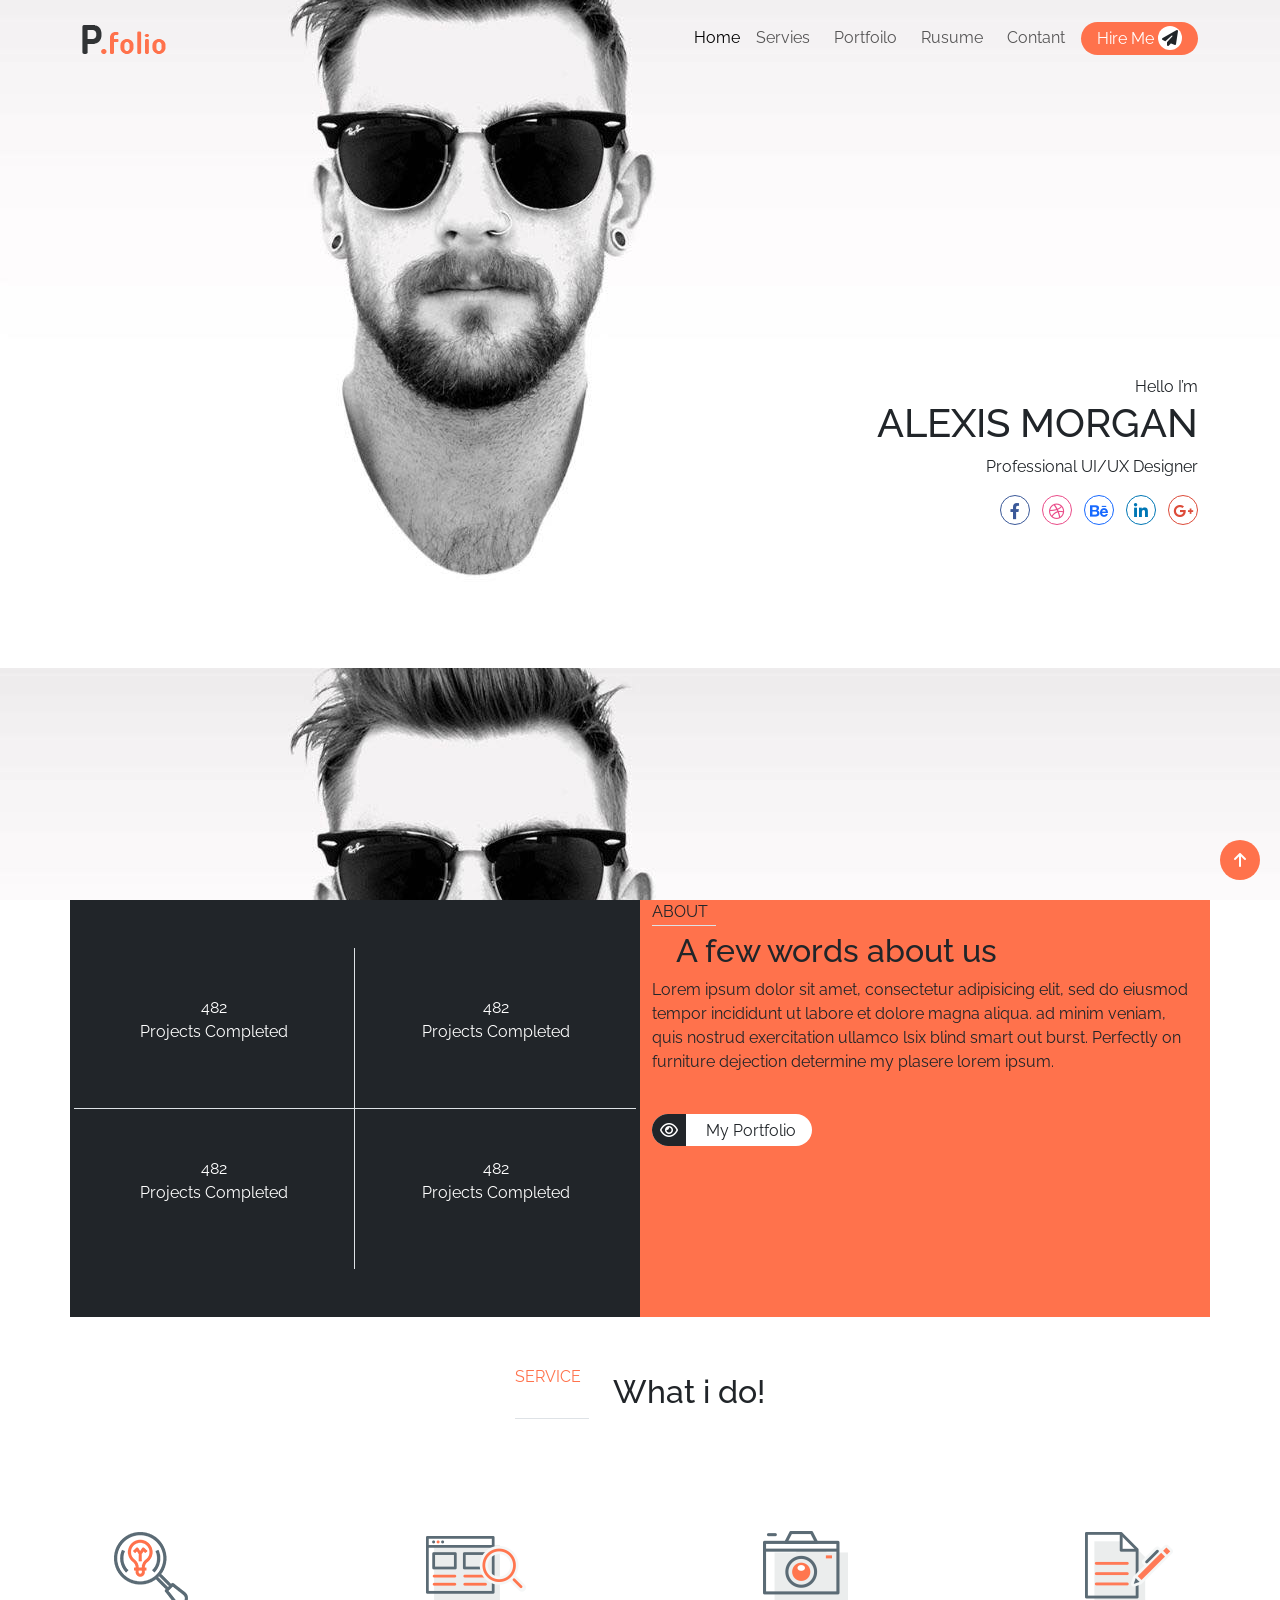
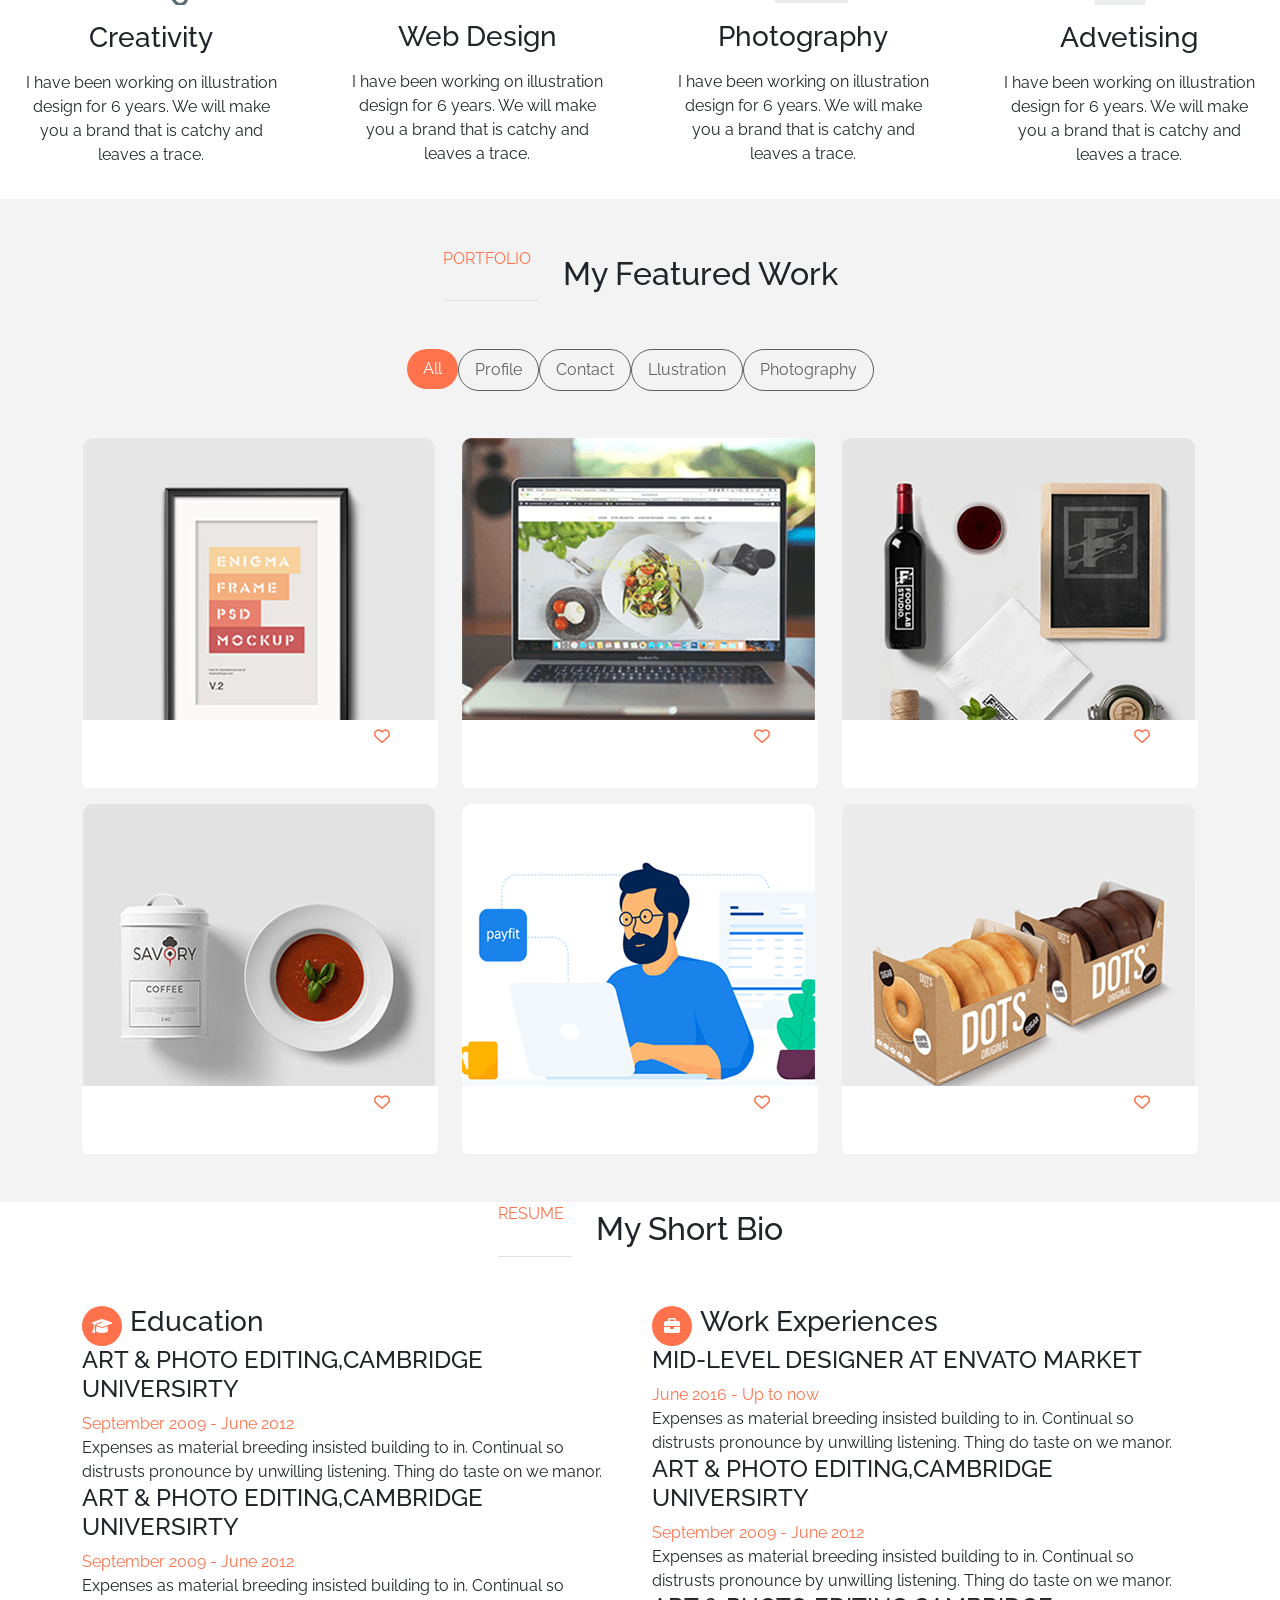
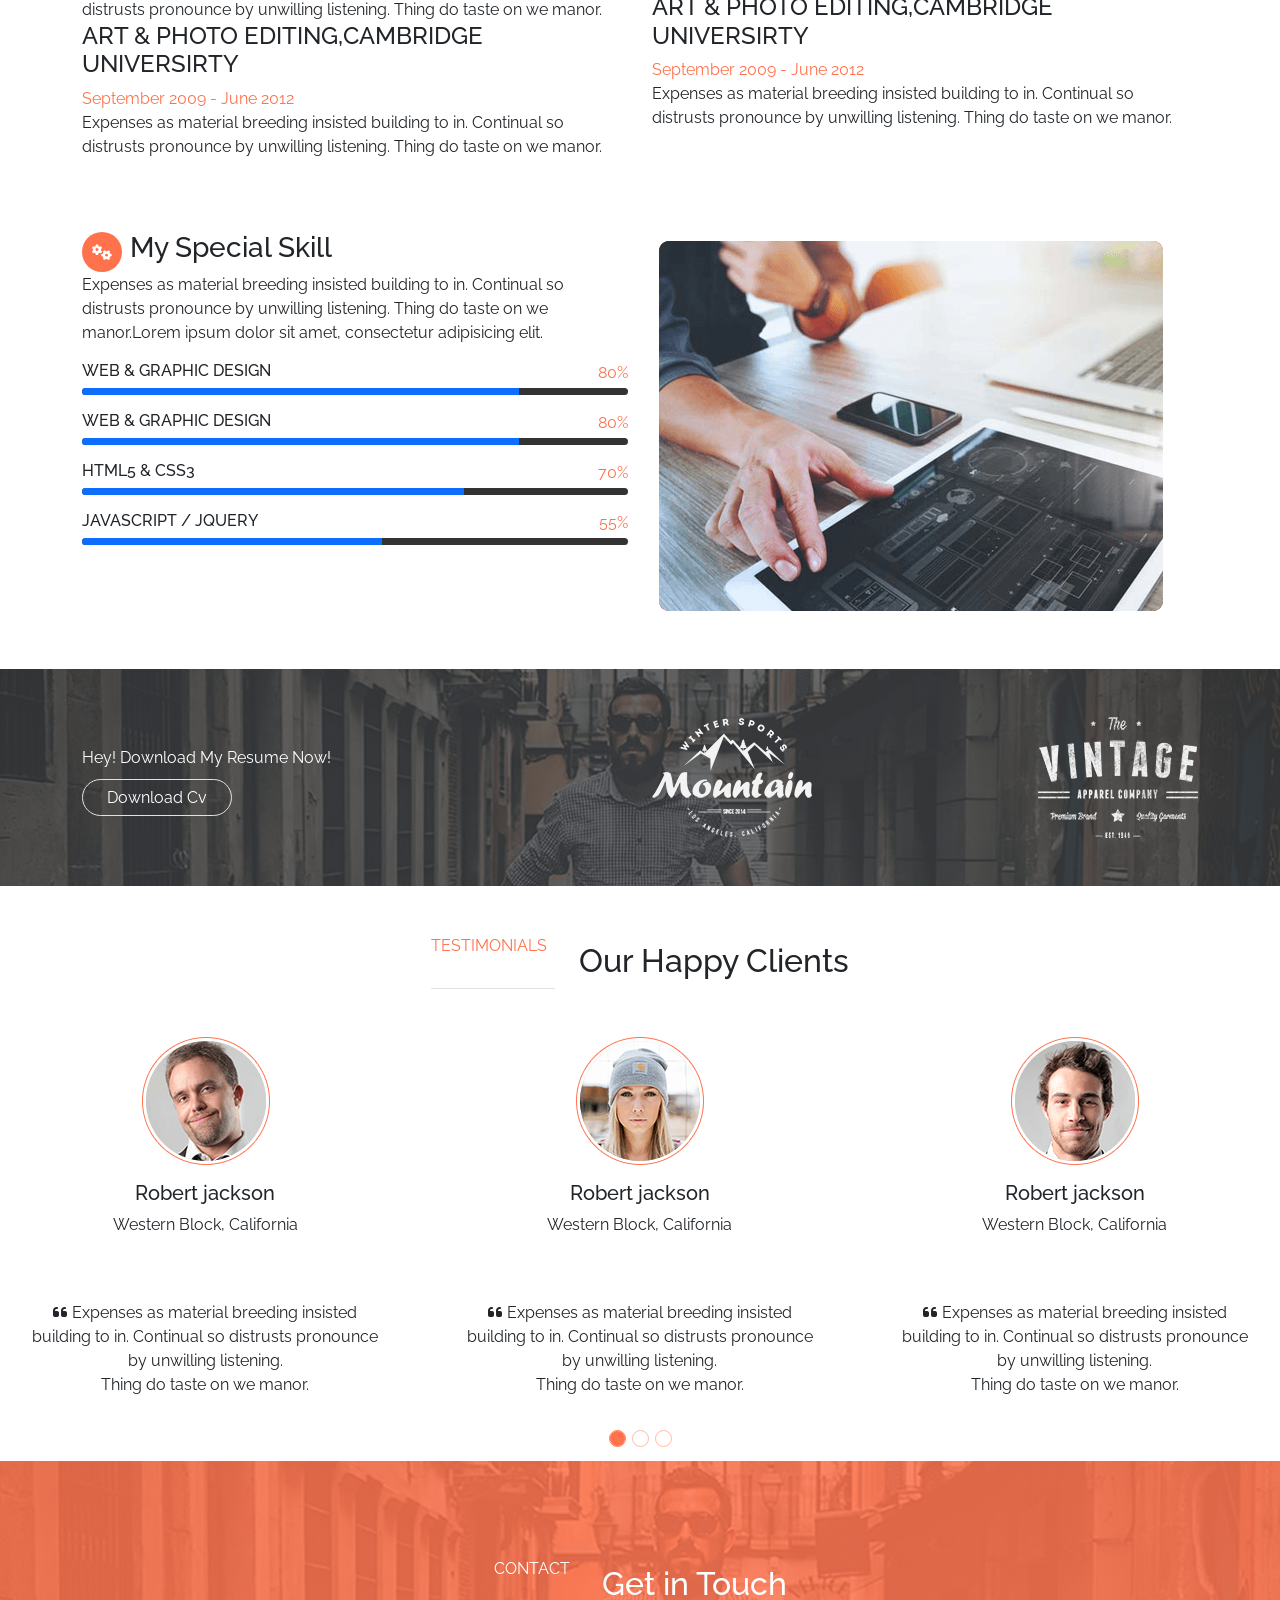
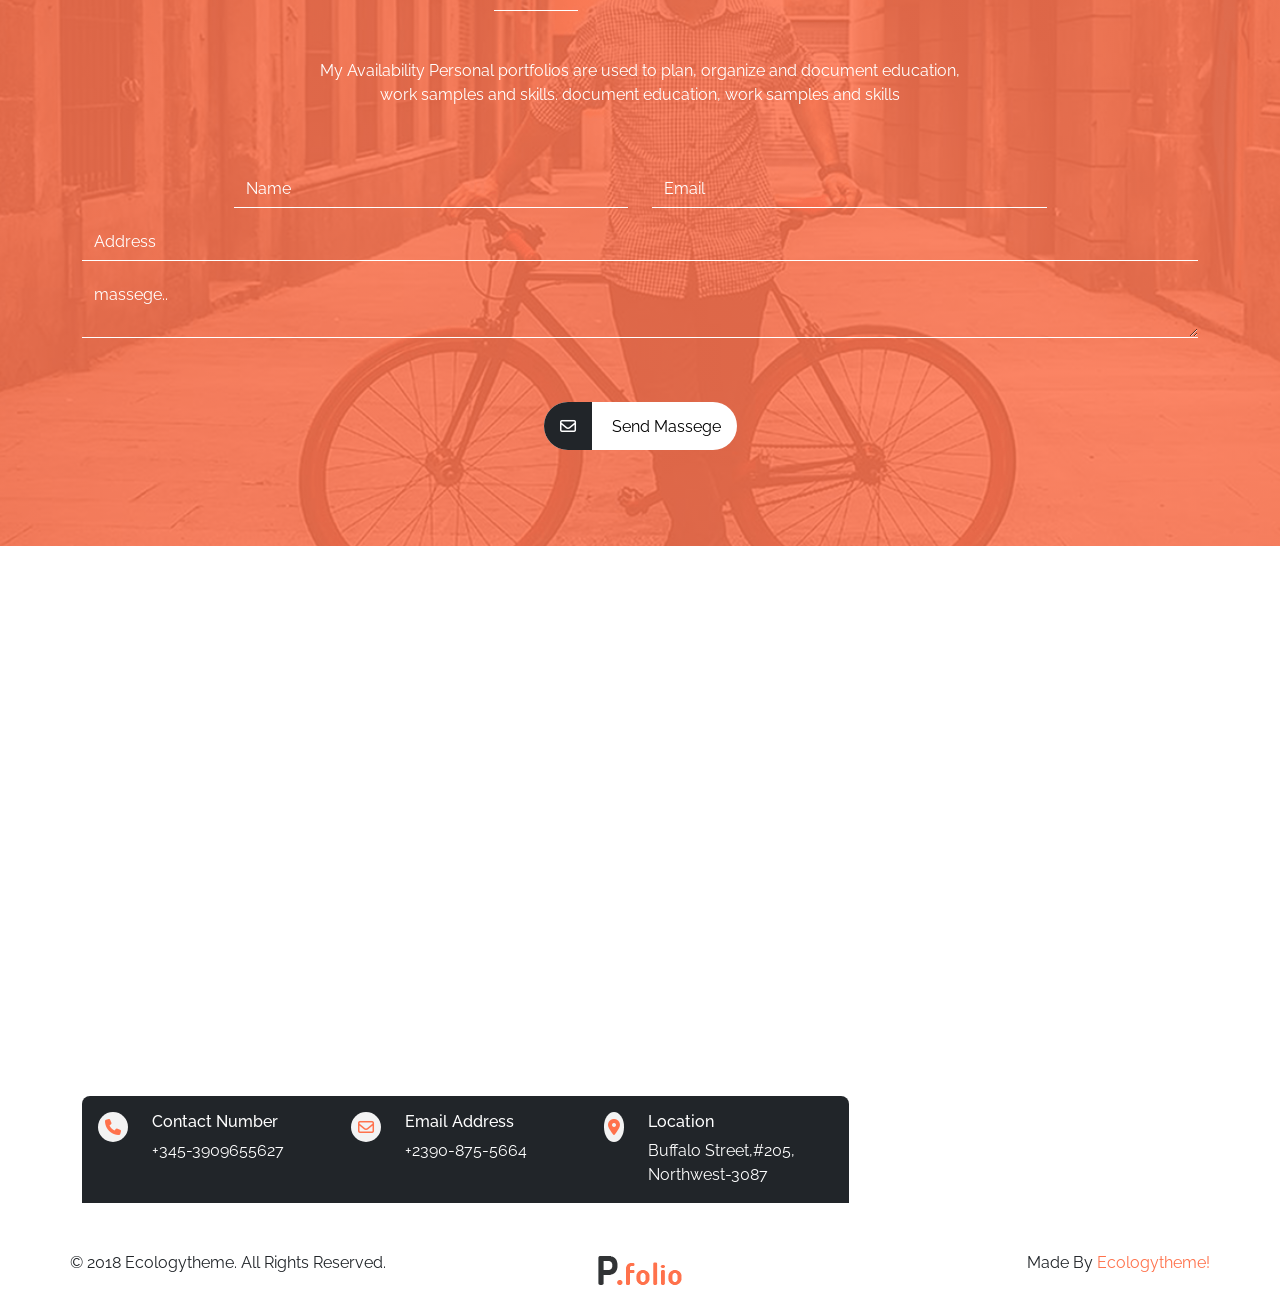
==== commit 6e68413d: "scroll  on each section" ====
--- a/index.html
+++ b/index.html
@@ -14,10 +14,13 @@
     <link href="assest/css/indexstyl.css" rel="stylesheet"/>
 </head>
 <body>
-  <div class="Loading position-fixed vh-100 w-100 d-flex justify-content-center align-items-center z-3">
+  <!--<div class="Loading position-fixed vh-100 w-100 d-flex justify-content-center align-items-center z-3">
     <div class="spinner-border" role="status">
       <span class="visually-hidden">Loading...</span>
     </div>
+  </div>-->
+  <div class="scroll-to-top position-fixed text-white rounded-circle d-flex justify-content-center align-items-center "> <!--opacity-0 invisible-->
+    <i class="fa-solid fa-arrow-up"></i>
   </div>
     <nav class="navbar navbar-expand-lg fixed-top z-2">
         <div class="container">
@@ -30,19 +33,19 @@
           <div class="collapse navbar-collapse" id="navbarSupportedContent">
             <ul class="navbar-nav ms-auto mb-2 mb-lg-0">
               <li class="nav-item">
-                <a class="nav-link active" aria-current="page" href="#">Home</a>
+                <a class="nav-link active" aria-current="page" href="#header">Home</a>
               </li>
               <li class="nav-item me-2">
-                <a class="nav-link" href="#">Servies</a>
+                <a class="nav-link" href="#Servies">Servies</a>
               </li>
               <li class="nav-item me-2">
-                <a class="nav-link" href="#">Portfoilo</a>
+                <a class="nav-link" href="#Portfoilo">Portfoilo</a>
               </li>
               <li class="nav-item me-2">
-                <a class="nav-link" href="#">Rusume</a>
+                <a class="nav-link" href="#Rusume">Rusume</a>
               </li>
               <li class="nav-item me-2">
-                <a class="nav-link" href="#">Contant</a>
+                <a class="nav-link" href="#Contant">Contant</a>
               </li>   
             </ul> 
             <a href="#" class="text-decoration-none bg_main_color text-white px-3 py-1 rounded-pill button"> 
@@ -52,7 +55,7 @@
           </div>
         </div>
       </nav>
-      <header class="header vh-100">
+      <header class="header vh-100 id='header">
         <div class="container">
 <div class="header_content d-flex flex-column justify-content-center vh-100 align-items-end">
   <span>Hello I’m</span>
--- a/assest/css/indexstyl.css
+++ b/assest/css/indexstyl.css
@@ -8,8 +8,23 @@
 
 
 body{
-    font-family: 'Raleway', sans-serif;
-}
+    font-family: 'Raleway', sans-serif;}
+   /* overflow: hidden;
+}
+.Loading {
+    color: var(--main-color);
+    background-color: white;
+    transition: 0.5s opacity;
+}*/
+.scroll-to-top{
+    background-color: var(--main-color);
+    width: 40px;
+    height: 40px;
+    bottom: 20px;
+    right: 20px;
+    cursor: pointer;
+}
+
 .container{
  max-width: 1140px !important;
 }
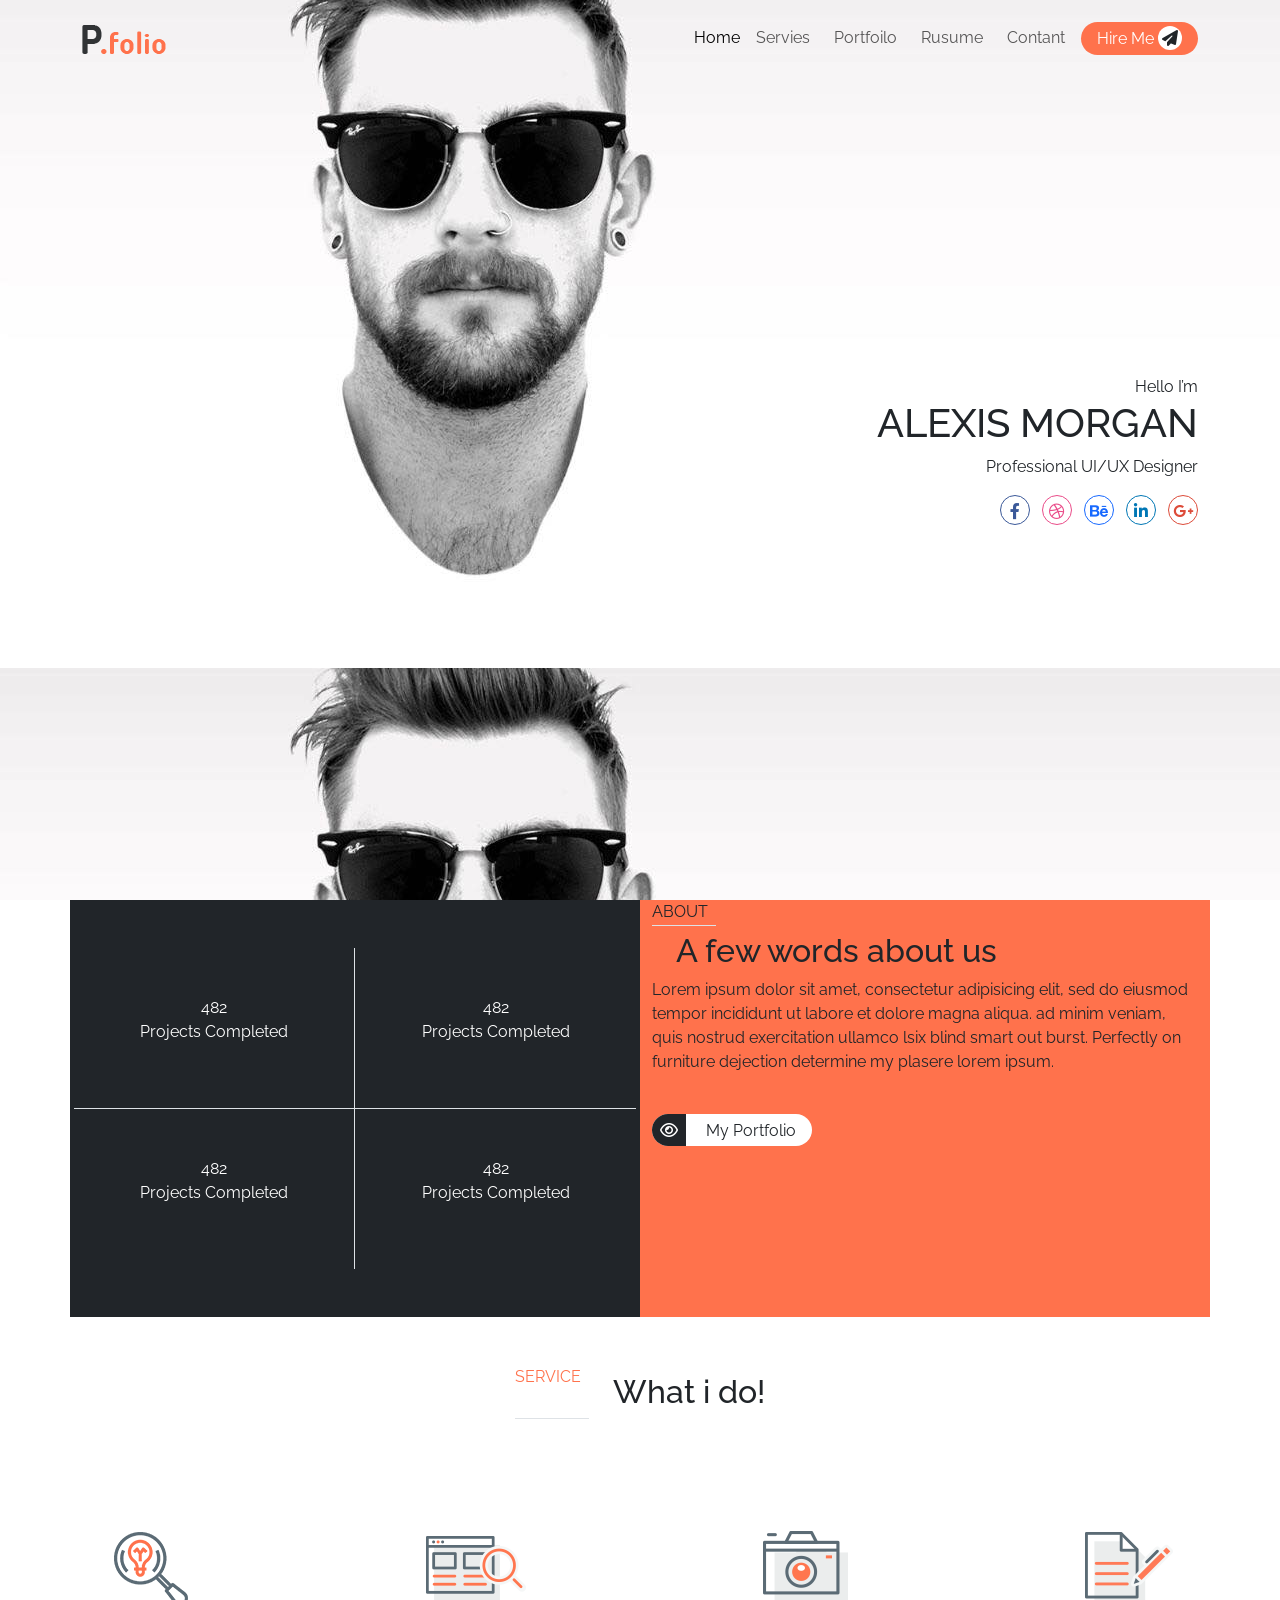
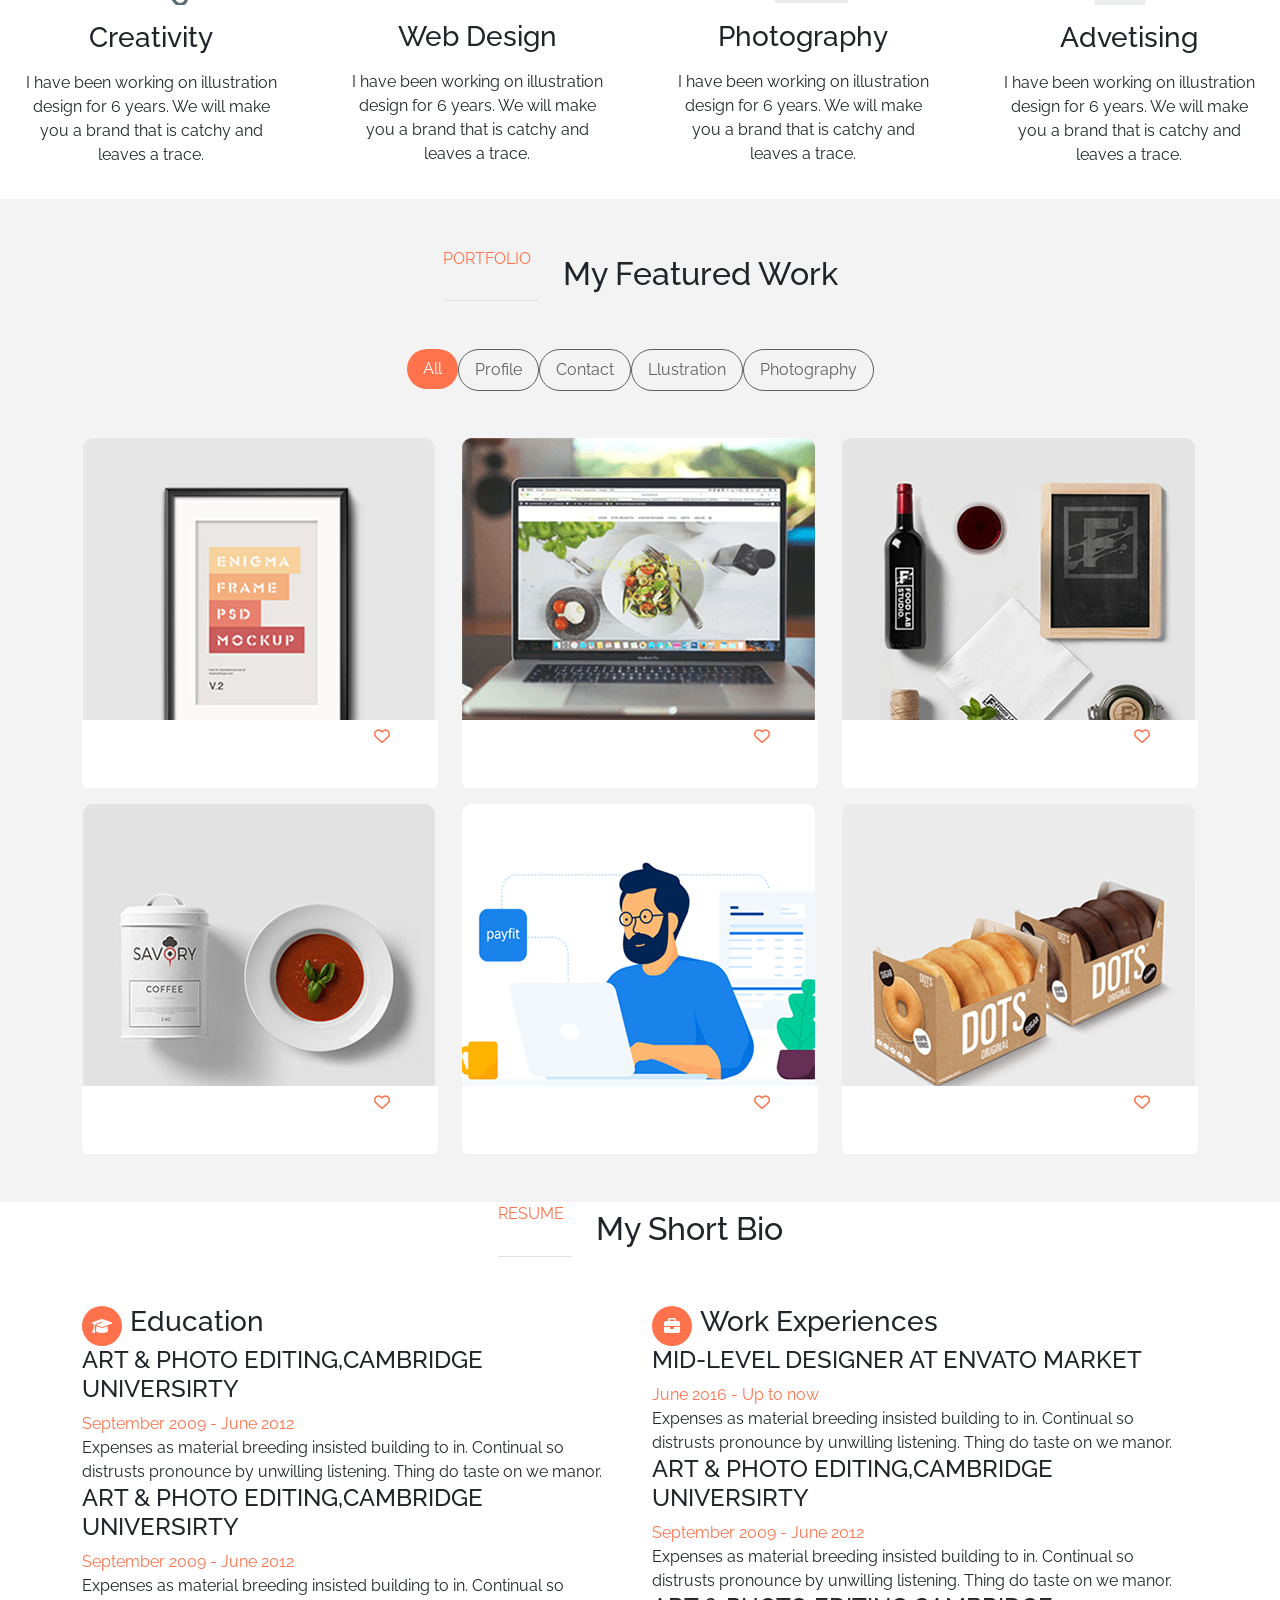
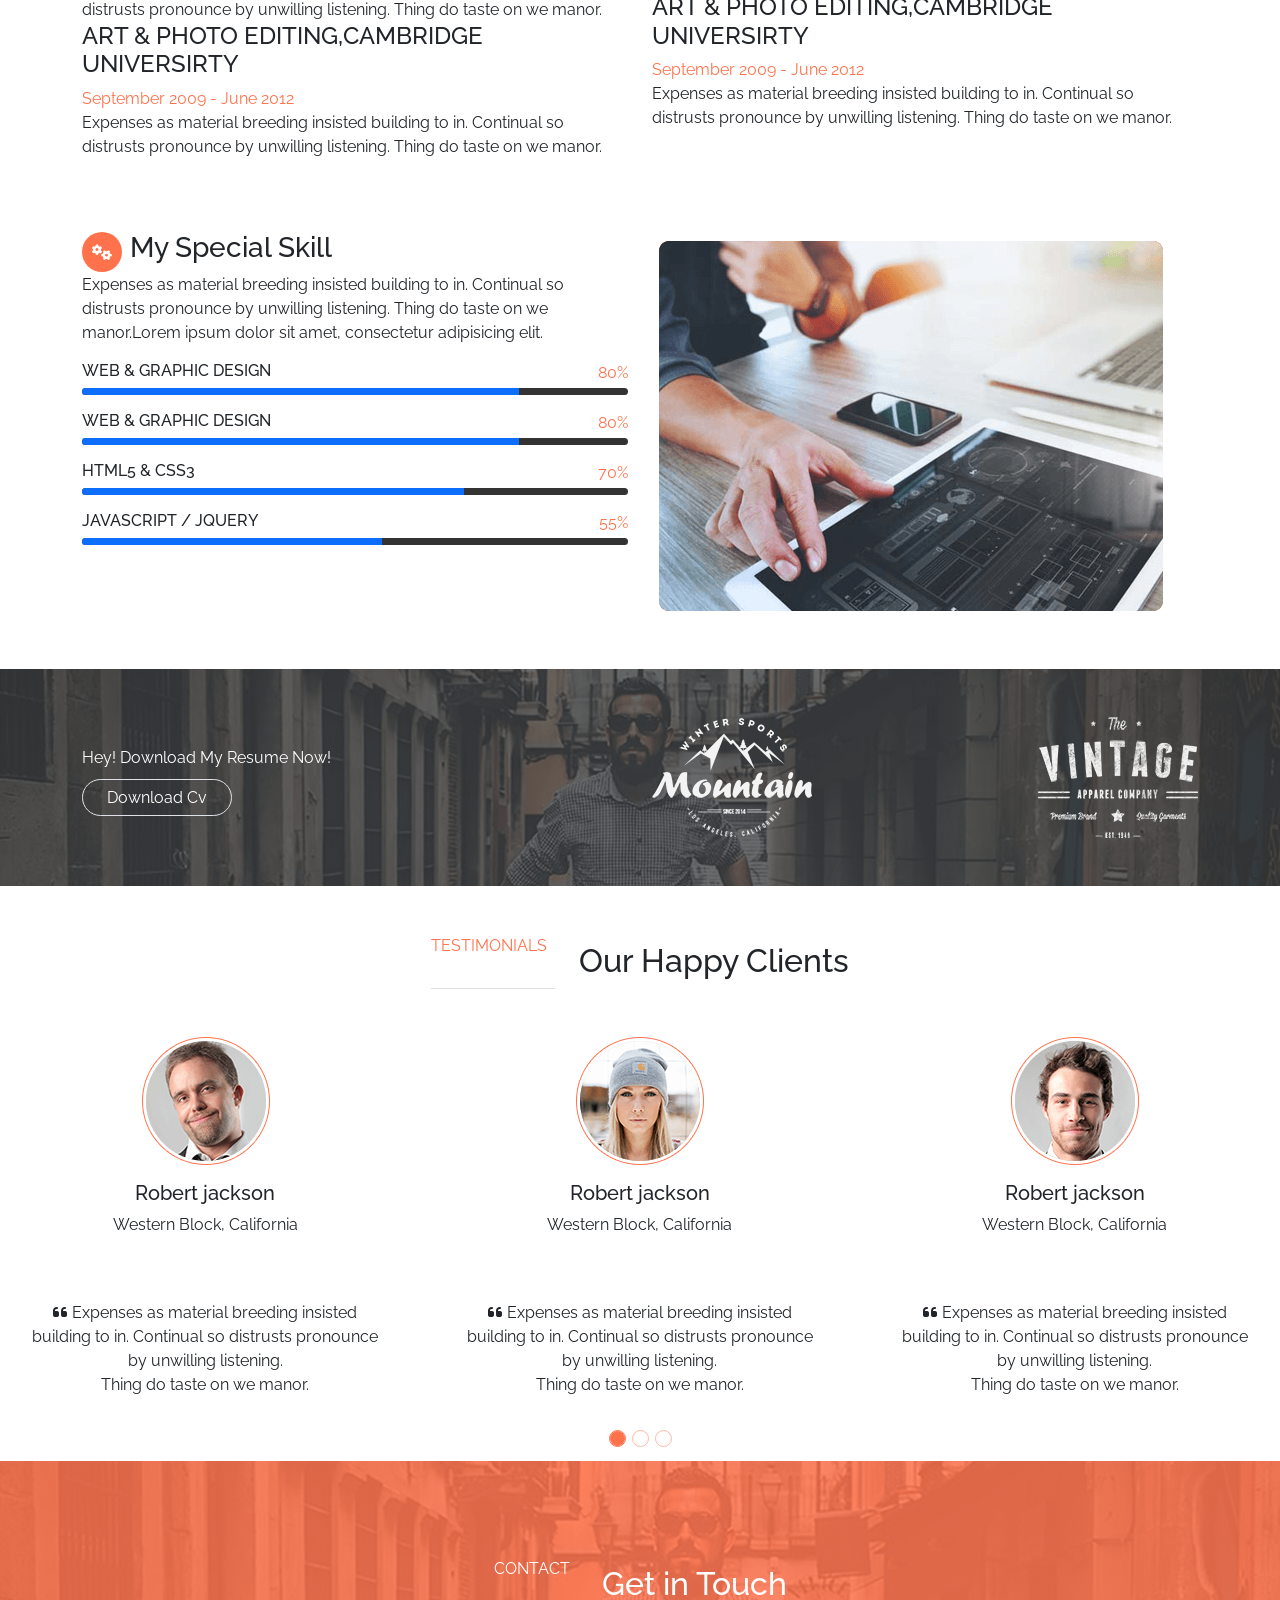
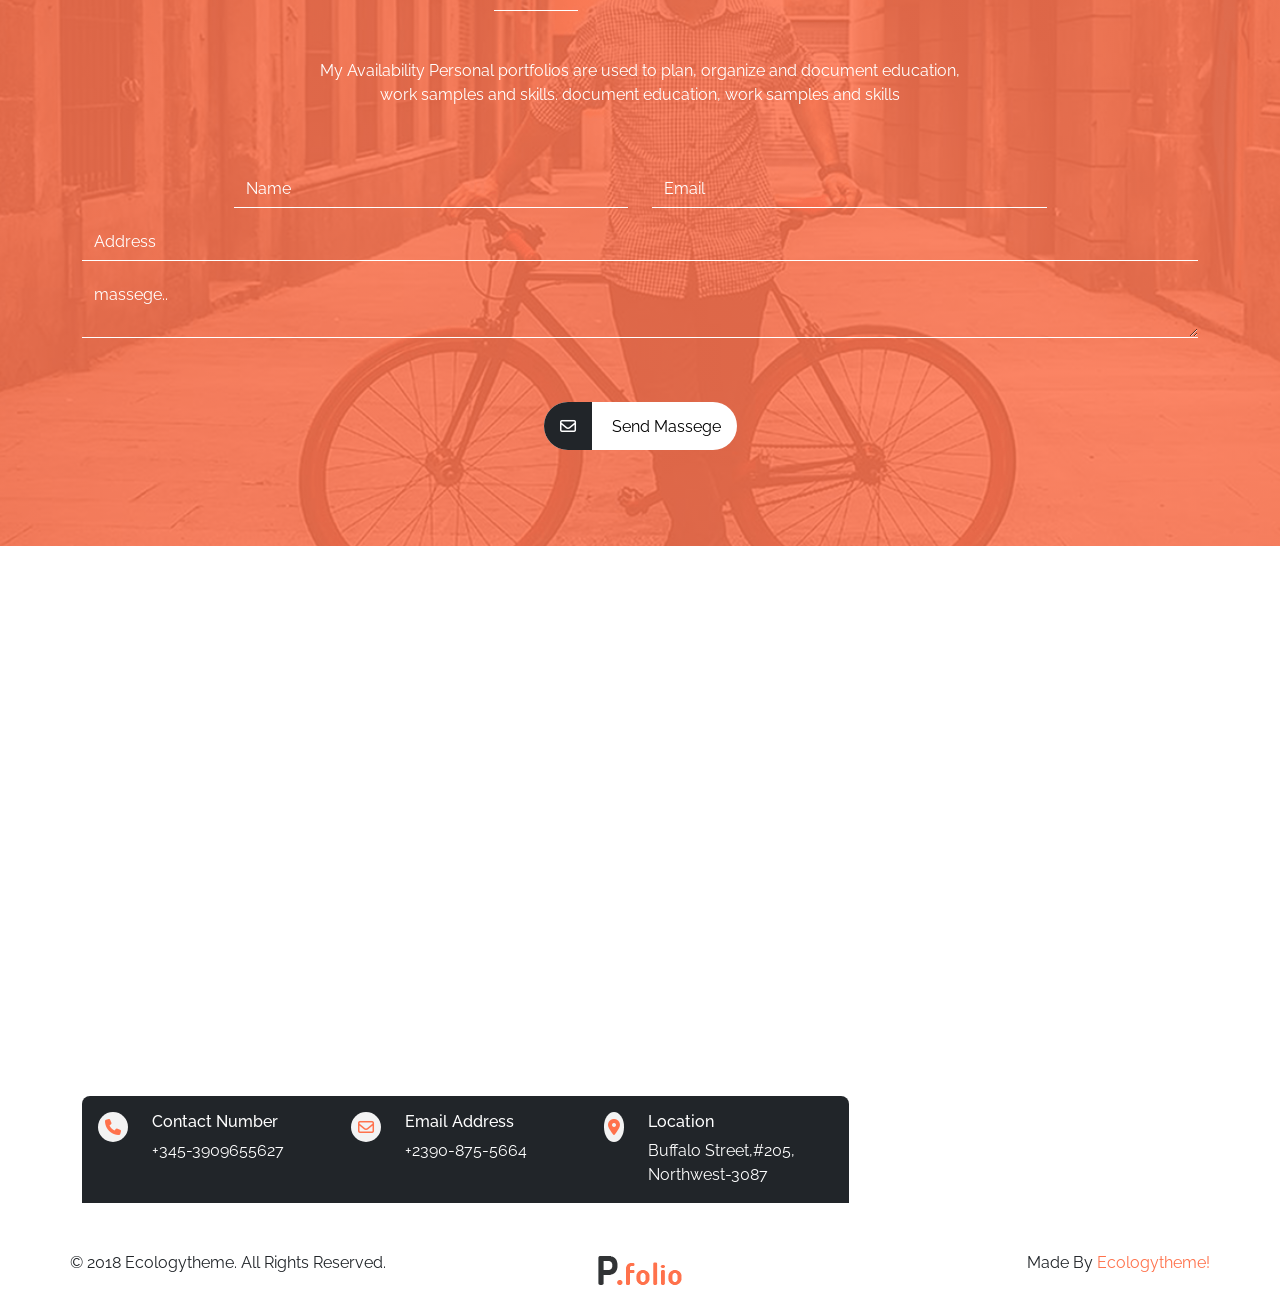
==== commit 9e23fd7e: "All Project With Js" ====
--- a/index.html
+++ b/index.html
@@ -1,843 +1,835 @@
-<!DOCTYPE html>
-<html lang="en">
-<head>
-    <meta charset="UTF-8">
-    <meta name="viewport" content="width=device-width, initial-scale=1.0">
-    <title>P.folio</title>
-    <link rel="preconnect" href="https://fonts.googleapis.com">
-<link rel="preconnect" href="https://fonts.gstatic.com" crossorigin>
-<link href="https://fonts.googleapis.com/css2?family=Roboto:wght@300&display=swap" rel="stylesheet">
-<link href="https://fonts.googleapis.com/css2?family=Dosis:wght@300;500;700;800&family=Roboto:wght@300&display=swap" rel="stylesheet">
-<link href="https://fonts.googleapis.com/css2?family=Dosis:wght@300;500;700;800&family=Raleway:ital,wght@0,300;0,500;0,700;1,300&family=Roboto:wght@300&display=swap" rel="stylesheet">
-    <link href="assest/css/bootstrap.min.css" rel="stylesheet"/>
-    <link href="assest/css/all.min.css" rel="stylesheet"/>
-    <link href="assest/css/indexstyl.css" rel="stylesheet"/>
-</head>
-<body>
-  <!--<div class="Loading position-fixed vh-100 w-100 d-flex justify-content-center align-items-center z-3">
-    <div class="spinner-border" role="status">
-      <span class="visually-hidden">Loading...</span>
-    </div>
-  </div>-->
-  <div class="scroll-to-top position-fixed text-white rounded-circle d-flex justify-content-center align-items-center "> <!--opacity-0 invisible-->
-    <i class="fa-solid fa-arrow-up"></i>
-  </div>
-    <nav class="navbar navbar-expand-lg fixed-top z-2">
-        <div class="container">
-          <a class="navbar-brand" href="#">
-            <img src="assest/img/logo.png" alt="">
-          </a>
-          <button class="navbar-toggler" type="button" data-bs-toggle="collapse" data-bs-target="#navbarSupportedContent" aria-controls="navbarSupportedContent" aria-expanded="false" aria-label="Toggle navigation">
-            <span class="navbar-toggler-icon"></span>
-          </button>
-          <div class="collapse navbar-collapse" id="navbarSupportedContent">
-            <ul class="navbar-nav ms-auto mb-2 mb-lg-0">
-              <li class="nav-item">
-                <a class="nav-link active" aria-current="page" href="#header">Home</a>
-              </li>
-              <li class="nav-item me-2">
-                <a class="nav-link" href="#Servies">Servies</a>
-              </li>
-              <li class="nav-item me-2">
-                <a class="nav-link" href="#Portfoilo">Portfoilo</a>
-              </li>
-              <li class="nav-item me-2">
-                <a class="nav-link" href="#Rusume">Rusume</a>
-              </li>
-              <li class="nav-item me-2">
-                <a class="nav-link" href="#Contant">Contant</a>
-              </li>   
-            </ul> 
-            <a href="#" class="text-decoration-none bg_main_color text-white px-3 py-1 rounded-pill button"> 
-                <span class="text-capitalize">Hire Me</span>
-                <i class="fa-solid fa-paper-plane text-dark bg-white rounded-circle p-1" style="color: #000000;"></i>
-              </a> 
-          </div>
-        </div>
-      </nav>
-      <header class="header vh-100 id='header">
-        <div class="container">
-<div class="header_content d-flex flex-column justify-content-center vh-100 align-items-end">
-  <span>Hello I’m</span>
-  <h1>ALEXIS MORGAN</h1>
-  <p>Professional UI/UX Designer</p>
-  <div class="icons">
-    <i class="fa-brands fa-facebook-f ms-2"></i>
-    <i class="fa-brands fa-dribbble ms-2"></i>
-    <i class="fa-brands fa-behance ms-2"></i>
-    <i class="fa-brands fa-linkedin-in ms-2"></i>
-    <i class="fa-brands fa-google-plus-g ms-2"></i>
-  </div>
-</div>
-        </div>
-      </header>
-      <section class="about">
-<div class="container"> 
-  <div class="row">
-<div class="col-md-6 numbers bg-dark text-white text-center py-5 px-3">
-  <div class="row">
-    <div class="col-md-6 count border-bottom border-end py-5">
-<span>482</span>
-<p>Projects Completed</p>
-    </div>
-    <div class="col-md-6 count border-bottom py-5">
-      <span>482</span>
-      <p>Projects Completed</p>
-          </div>
-          <div class="col-md-6 count  border-end py-5">
-            <span>482</span>
-            <p>Projects Completed</p>
-                </div>
-                <div class="col-md-6 count py-5">
-                  <span>482</span>
-                  <p>Projects Completed</p>
-                      </div>
-  </div>
-</div>
-<div class=" right col-md-6 ">
-<div class="title">
-  <span class="text-uppercase border-bottom pe-2 pb-1 ">about</span>
-  <h2 class="ps-4 pt-2">A few words
-    about us</h2>
-  </div>
-    <p>Lorem ipsum dolor sit amet, consectetur adipisicing elit, sed do eiusmod tempor incididunt ut labore et dolore magna aliqua. ad minim veniam, quis nostrud exercitation ullamco lsix blind smart out burst. Perfectly on furniture dejection determine my plasere lorem ipsum.
-    </p>
-    <a href="#" class="text-decoration-none bg-white  rounded-pill d-inline-block custum-btn mt-4">
-      <i class="fa-regular fa-eye text-white bg-dark px-2 py-2 rounded-start-pill"></i>
-      <span class="px-3 text-capitalize text-dark ">My Portfolio</span>
-    </a>
-
-</div>
-  </div>
-</div>
-      </section>
-
-      <div class="servers py-5">
-<div class="container">
-  <div class="title d-flex justify-content-center">
-    <span class="text-uppercase border-bottom pe-2 pb-1 border_main_color">SERVICE</span>
-    <h2 class="ps-4 pt-2">What i do!</h2>
-    </div>
-</div>
-      </div>
-      <div class="row pt-5">
-        <div class="col-md-3">
-          <div class="servers_items text-center py-3 px-4">
-            <img src="assest/img/SER-1.png" alt="">
-            <h3 class="my-3">Creativity</h3>
-            <p>I have been working on illustration design for 6 years. We will make you a brand that is catchy and leaves a trace.</p>
-          </div>
-        </div>
-        <div class="col-md-3">
-          <div class="servers_items text-center py-3 px-4">
-            <img src="assest/img/SER-2.png" alt="">
-            <h3 class="my-3">Web Design</h3>
-            <p>I have been working on illustration design for 6 years. We will make you a brand that is catchy and leaves a trace.</p>
-          </div>
-        </div>
-        <div class="col-md-3">
-          <div class="servers_items text-center py-3 px-4">
-            <img src="assest/img/SER-3.png" alt="">
-            <h3 class="my-3">Photography</h3>
-            <p>I have been working on illustration design for 6 years. We will make you a brand that is catchy and leaves a trace.</p>
-          </div>
-        </div>
-        <div class="col-md-3">
-          <div class="servers_items text-center py-3 px-4">
-            <img src="assest/img/SER-4.png" alt="">
-            <h3 class="my-3">Advetising</h3>
-            <p>I have been working on illustration design for 6 years. We will make you a brand that is catchy and leaves a trace.</p>
-          </div>
-        </div>
-      </div>
-
-      <section class="PORTFOLIO py-5">
-        <div class="container">
-          <div class="title d-flex justify-content-center">
-            <span class="text-uppercase border-bottom pe-2 pb-1 border_main_color gap-2">PORTFOLIO</span>
-            <h2 class="ps-4 pt-2">My Featured Work</h2>
-            </div>
-            <ul class="nav nav-tabs border-bottom-0 mt-5 justify-content-center" id="myTab" role="tablist">
-              <li class="nav-item" role="presentation">
-                <button class="nav-link active rounded-pill border text-capitalize " id="home-tab" data-bs-toggle="tab" data-bs-target="#home-tab-pane" type="button" role="tab" aria-controls="home-tab-pane" aria-selected="true">all</button>
-              </li>
-              <li class="nav-item" role="presentation">
-                <button class="nav-link rounded-pill border text-capitalize" id="profile-tab" data-bs-toggle="tab" data-bs-target="#profile-tab-pane" type="button" role="tab" aria-controls="profile-tab-pane" aria-selected="false">Profile</button>
-              </li>
-              <li class="nav-item" role="presentation">
-                <button class="nav-link rounded-pill border text-capitalize" id="contact-tab" data-bs-toggle="tab" data-bs-target="#contact-tab-pane" type="button" role="tab" aria-controls="contact-tab-pane" aria-selected="false">Contact</button>
-              </li>
-              <li class="nav-item" role="presentation">
-                <button class="nav-link rounded-pill border text-capitalize" id="contact-tab" data-bs-toggle="tab" data-bs-target="#llustration" type="button" role="tab" aria-controls="contact-tab-pane" aria-selected="false">llustration</button>
-              </li>
-              <li class="nav-item" role="presentation">
-                <button class="nav-link rounded-pill border text-capitalize" id="contact-tab" data-bs-toggle="tab" data-bs-target="#Photography" type="button" role="tab" aria-controls="contact-tab-pane" aria-selected="false">Photography</button>
-              </li>
-              
-            </ul>
-            <div class="tab-content mt-5" id="myTabContent">
-              <div class="tab-pane fade show active" id="home-tab-pane" role="tabpanel" aria-labelledby="home-tab" tabindex="0">
-                <div class="row row-gap-3">
-                  <div class="col-md-4">
-                    <div class="PORTFOLIO_card position-relative">
-                      <div class="overlay rounded d-flex justify-content-center align-items-center position-absolute end-0 top start-0 bottom-0">
-                        <i class="fa-solid fa-magnifying-glass-plus p-3 rounded-circle bg-danger text-white "></i>
-                      </div>
-                      <img src="assest/img/p1.png" alt="">
-                      <div class="project position-absolute bottom-0 w-100 d-flex justify-content-between bg-white text-center rounded-bottom px-5 pt-2">
-                        <div class="info">
-                          <h4>Rappox Template</h4>
-                          <span>Html template design</span>
-                        </div>
-                        <i class="fa-regular fa-heart text_main_color"></i>
-                      </div>
-                    </div>
-                  </div>
-                  <div class="col-md-4">
-                    <div class="PORTFOLIO_card position-relative">
-                      <div class="overlay rounded d-flex justify-content-center align-items-center position-absolute end-0 top start-0 bottom-0">
-                        <i class="fa-solid fa-magnifying-glass-plus p-3 rounded-circle bg-danger text-white "></i>
-                      </div>
-                      <img src="assest/img/p2.png" alt="">
-                      <div class="project position-absolute bottom-0 w-100 d-flex justify-content-between bg-white text-center rounded-bottom px-5 pt-2">
-                        <div class="info">
-                          <h4>Rappox Template</h4>
-                          <span>Html template design</span>
-                        </div>
-                        <i class="fa-regular fa-heart text_main_color"></i>
-                      </div>
-                    </div>
-                  </div>
-                  
-                  <div class="col-md-4">
-                    <div class="PORTFOLIO_card position-relative">
-                      <div class="overlay rounded d-flex justify-content-center align-items-center position-absolute end-0 top start-0 bottom-0">
-                        <i class="fa-solid fa-magnifying-glass-plus p-3 rounded-circle bg-danger text-white "></i>
-                      </div>
-                      <img src="assest/img/p3.png" alt="">
-                      <div class="project position-absolute bottom-0 w-100 d-flex justify-content-between bg-white text-center rounded-bottom px-5 pt-2">
-                        <div class="info">
-                          <h4>Rappox Template</h4>
-                          <span>Html template design</span>
-                        </div>
-                        <i class="fa-regular fa-heart text_main_color"></i>
-                      </div>
-                    </div>
-                  </div>
-                  <div class="col-md-4">
-                    <div class="PORTFOLIO_card position-relative">
-                      <div class="overlay rounded d-flex justify-content-center align-items-center position-absolute end-0 top start-0 bottom-0">
-                        <i class="fa-solid fa-magnifying-glass-plus p-3 rounded-circle bg-danger text-white "></i>
-                      </div>
-                      <img src="assest/img/p4.png" alt="">
-                      <div class="project position-absolute bottom-0 w-100 d-flex justify-content-between bg-white text-center rounded-bottom px-5 pt-2">
-                        <div class="info">
-                          <h4>Rappox Template</h4>
-                          <span>Html template design</span>
-                        </div>
-                        <i class="fa-regular fa-heart text_main_color"></i>
-                      </div>
-                    </div>
-                  </div>
-                  <div class="col-md-4">
-                    <div class="PORTFOLIO_card position-relative">
-                      <div class="overlay rounded d-flex justify-content-center align-items-center position-absolute end-0 top start-0 bottom-0">
-                        <i class="fa-solid fa-magnifying-glass-plus p-3 rounded-circle bg-danger text-white "></i>
-                      </div>
-                      <img src="assest/img/p5.png" alt="">
-                      <div class="project position-absolute bottom-0 w-100 d-flex justify-content-between bg-white text-center rounded-bottom px-5 pt-2">
-                        <div class="info">
-                          <h4>Rappox Template</h4>
-                          <span>Html template design</span>
-                        </div>
-                        <i class="fa-regular fa-heart text_main_color"></i>
-                      </div>
-                    </div>
-                  </div>
-                  <div class="col-md-4">
-                    <div class="PORTFOLIO_card position-relative">
-                      <div class="overlay rounded d-flex justify-content-center align-items-center position-absolute end-0 top start-0 bottom-0">
-                        <i class="fa-solid fa-magnifying-glass-plus p-3 rounded-circle bg-danger text-white "></i>
-                      </div>
-                      <img src="assest/img/p6.png" alt="">
-                      <div class="project position-absolute bottom-0 w-100 d-flex justify-content-between bg-white text-center rounded-bottom px-5 pt-2">
-                        <div class="info">
-                          <h4>Rappox Template</h4>
-                          <span>Html template design</span>
-                        </div>
-                        <i class="fa-regular fa-heart text_main_color"></i>
-                      </div>
-                    </div>
-                  </div>
-                </div>
-              </div>
-              <div class="tab-pane fade" id="profile-tab-pane" role="tabpanel" aria-labelledby="profile-tab" tabindex="0"><div class="row row-gap-3">
-                <div class="col-md-4">
-                  <div class="PORTFOLIO_card position-relative">
-                    <div class="overlay rounded d-flex justify-content-center align-items-center position-absolute end-0 top start-0 bottom-0">
-                      <i class="fa-solid fa-magnifying-glass-plus p-3 rounded-circle bg-danger text-white "></i>
-                    </div>
-                    <img src="assest/img/p1.png" alt="">
-                    <div class="project position-absolute bottom-0 w-100 d-flex justify-content-between bg-white text-center rounded-bottom px-5 pt-2">
-                      <div class="info">
-                        <h4>Rappox Template</h4>
-                        <span>Html template design</span>
-                      </div>
-                      <i class="fa-regular fa-heart text_main_color"></i>
-                    </div>
-                  </div>
-                </div>
-                <div class="col-md-4">
-                  <div class="PORTFOLIO_card position-relative">
-                    <div class="overlay rounded d-flex justify-content-center align-items-center position-absolute end-0 top start-0 bottom-0">
-                      <i class="fa-solid fa-magnifying-glass-plus p-3 rounded-circle bg-danger text-white "></i>
-                    </div>
-                    <img src="assest/img/p2.png" alt="">
-                    <div class="project position-absolute bottom-0 w-100 d-flex justify-content-between bg-white text-center rounded-bottom px-5 pt-2">
-                      <div class="info">
-                        <h4>Rappox Template</h4>
-                        <span>Html template design</span>
-                      </div>
-                      <i class="fa-regular fa-heart text_main_color"></i>
-                    </div>
-                  </div>
-                </div>
-                </div>
-              </div>
-              <div class="tab-pane fade" id="contact-tab-pane" role="tabpanel" aria-labelledby="contact-tab" tabindex="0"><div class="row row-gap-3">
-                <div class="col-md-4">
-                  <div class="PORTFOLIO_card position-relative">
-                    <div class="overlay rounded d-flex justify-content-center align-items-center position-absolute end-0 top start-0 bottom-0">
-                      <i class="fa-solid fa-magnifying-glass-plus p-3 rounded-circle bg-danger text-white "></i>
-                    </div>
-                    <img src="assest/img/p3.png" alt="">
-                    <div class="project position-absolute bottom-0 w-100 d-flex justify-content-between bg-white text-center rounded-bottom px-5 pt-2">
-                      <div class="info">
-                        <h4>Rappox Template</h4>
-                        <span>Html template design</span>
-                      </div>
-                      <i class="fa-regular fa-heart text_main_color"></i>
-                    </div>
-                  </div>
-                </div>
-                <div class="col-md-4">
-                  <div class="PORTFOLIO_card position-relative">
-                    <div class="overlay rounded d-flex justify-content-center align-items-center position-absolute end-0 top start-0 bottom-0">
-                      <i class="fa-solid fa-magnifying-glass-plus p-3 rounded-circle bg-danger text-white "></i>
-                    </div>
-                    <img src="assest/img/p4.png" alt="">
-                    <div class="project position-absolute bottom-0 w-100 d-flex justify-content-between bg-white text-center rounded-bottom px-5 pt-2">
-                      <div class="info">
-                        <h4>Rappox Template</h4>
-                        <span>Html template design</span>
-                      </div>
-                      <i class="fa-regular fa-heart text_main_color"></i>
-                    </div>
-                  </div>
-                </div>
-                <div class="col-md-4">
-                  <div class="PORTFOLIO_card position-relative">
-                    <div class="overlay rounded d-flex justify-content-center align-items-center position-absolute end-0 top start-0 bottom-0">
-                      <i class="fa-solid fa-magnifying-glass-plus p-3 rounded-circle bg-danger text-white "></i>
-                    </div>
-                    <img src="assest/img/p5.png" alt="">
-                    <div class="project position-absolute bottom-0 w-100 d-flex justify-content-between bg-white text-center rounded-bottom px-5 pt-2">
-                      <div class="info">
-                        <h4>Rappox Template</h4>
-                        <span>Html template design</span>
-                      </div>
-                      <i class="fa-regular fa-heart text_main_color"></i>
-                    </div>
-                  </div>
-                </div>
-                <div class="col-md-4">
-                  <div class="PORTFOLIO_card position-relative">
-                    <div class="overlay rounded d-flex justify-content-center align-items-center position-absolute end-0 top start-0 bottom-0">
-                      <i class="fa-solid fa-magnifying-glass-plus p-3 rounded-circle bg-danger text-white "></i>
-                    </div>
-                    <img src="assest/img/p6.png" alt="">
-                    <div class="project position-absolute bottom-0 w-100 d-flex justify-content-between bg-white text-center rounded-bottom px-5 pt-2">
-                      <div class="info">
-                        <h4>Rappox Template</h4>
-                        <span>Html template design</span>
-                      </div>
-                      <i class="fa-regular fa-heart text_main_color"></i>
-                    </div>
-                  </div>
-                </div>
-              </div>
-            </div>
-              <div class="tab-pane fade" id="llustration" role="tabpanel" aria-labelledby="contact-tab" tabindex="0"> <div class="row row-gap-3">
-                <div class="col-md-4">
-                  <div class="PORTFOLIO_card position-relative">
-                    <div class="overlay rounded d-flex justify-content-center align-items-center position-absolute end-0 top start-0 bottom-0">
-                      <i class="fa-solid fa-magnifying-glass-plus p-3 rounded-circle bg-danger text-white "></i>
-                    </div>
-                    <img src="assest/img/p3.png" alt="">
-                    <div class="project position-absolute bottom-0 w-100 d-flex justify-content-between bg-white text-center rounded-bottom px-5 pt-2">
-                      <div class="info">
-                        <h4>Rappox Template</h4>
-                        <span>Html template design</span>
-                      </div>
-                      <i class="fa-regular fa-heart text_main_color"></i>
-                    </div>
-                  </div>
-                </div>
-                <div class="col-md-4">
-                  <div class="PORTFOLIO_card position-relative">
-                    <div class="overlay rounded d-flex justify-content-center align-items-center position-absolute end-0 top start-0 bottom-0">
-                      <i class="fa-solid fa-magnifying-glass-plus p-3 rounded-circle bg-danger text-white "></i>
-                    </div>
-                    <img src="assest/img/p4.png" alt="">
-                    <div class="project position-absolute bottom-0 w-100 d-flex justify-content-between bg-white text-center rounded-bottom px-5 pt-2">
-                      <div class="info">
-                        <h4>Rappox Template</h4>
-                        <span>Html template design</span>
-                      </div>
-                      <i class="fa-regular fa-heart text_main_color"></i>
-                    </div>
-                  </div>
-                </div>
-              </div></div>
-              <div class="tab-pane fade" id="Photography" role="tabpanel" aria-labelledby="contact-tab" tabindex="0">  <div class="row row-gap-3">
-                <div class="col-md-4">
-                  <div class="PORTFOLIO_card position-relative">
-                    <div class="overlay rounded d-flex justify-content-center align-items-center position-absolute end-0 top start-0 bottom-0">
-                      <i class="fa-solid fa-magnifying-glass-plus p-3 rounded-circle bg-danger text-white "></i>
-                    </div>
-                    <img src="assest/img/p4.png" alt="">
-                    <div class="project position-absolute bottom-0 w-100 d-flex justify-content-between bg-white text-center rounded-bottom px-5 pt-2">
-                      <div class="info">
-                        <h4>Rappox Template</h4>
-                        <span>Html template design</span>
-                      </div>
-                      <i class="fa-regular fa-heart text_main_color"></i>
-                    </div>
-                  </div>
-                </div>
-                <div class="col-md-4">
-                  <div class="PORTFOLIO_card position-relative">
-                    <div class="overlay rounded d-flex justify-content-center align-items-center position-absolute end-0 top start-0 bottom-0">
-                      <i class="fa-solid fa-magnifying-glass-plus p-3 rounded-circle bg-danger text-white "></i>
-                    </div>
-                    <img src="assest/img/p5.png" alt="">
-                    <div class="project position-absolute bottom-0 w-100 d-flex justify-content-between bg-white text-center rounded-bottom px-5 pt-2">
-                      <div class="info">
-                        <h4>Rappox Template</h4>
-                        <span>Html template design</span>
-                      </div>
-                      <i class="fa-regular fa-heart text_main_color"></i>
-                    </div>
-                  </div>
-                </div>
-                </div>
-              </div>
-            </div>
-        </div>
-      </section>
-
-      <section class="RESUME">
-        <div class="container">
-          <div class="title d-flex justify-content-center">
-            <span class="text-uppercase border-bottom pe-2 pb-1 border_main_color gap-2">RESUME</span>
-            <h2 class="ps-4 pt-2">My Short Bio</h2>
-            </div>
-            <div class="row row-gap-4">
-              <div class="col-md-6 mt-5">
-              <div class="head d-flex gap-2 align-items-center">
-                <i class="fa-solid fa-graduation-cap text-white rounded-pill"></i>
-                <h3>Education</h3>
-              </div>
-              <div class="desc position-relative">
-                <div class="item ps-6">
-<h4>
-  ART & PHOTO EDITING,CAMBRIDGE UNIVERSIRTY
-</h4>
-<span class="text_main_color">
-  September 2009 - June 2012
-</span>
-<p class="mb-0">Expenses as material breeding insisted building to in. Continual so distrusts pronounce by unwilling listening. Thing do taste on we manor.</p>
-              </div>
-              <div class="item ps-6">
-                <h4>
-                  ART & PHOTO EDITING,CAMBRIDGE UNIVERSIRTY
-                </h4>
-                <span class="text_main_color">
-                  September 2009 - June 2012
-                </span>
-                <p class="mb-0">Expenses as material breeding insisted building to in. Continual so distrusts pronounce by unwilling listening. Thing do taste on we manor.</p>
-                              </div>
-                              <div class="item ps-6">
-                                <h4>
-                                  ART & PHOTO EDITING,CAMBRIDGE UNIVERSIRTY
-                                </h4>
-                                <span class="text_main_color">
-                                  September 2009 - June 2012
-                                </span>
-                                <p class="mb-0">Expenses as material breeding insisted building to in. Continual so distrusts pronounce by unwilling listening. Thing do taste on we manor.</p>
-                                              </div>
-            </div>
-            </div>
-            <div class="col-md-6 mt-5">
-              <div class="head d-flex gap-2 align-items-center">
-                <i class="fa-solid fa-briefcase text-white rounded-pill"></i>
-                <h3>Work Experiences</h3>
-              </div>
-              <div class="desc position-relative">
-                <div class="item ps-6">
-<h4>
-  MID-LEVEL DESIGNER AT ENVATO MARKET
-</h4>
-<span class="text_main_color">
-  June 2016 - Up to now
-</span>
-<p class="mb-0">Expenses as material breeding insisted building to in. Continual so distrusts pronounce by unwilling listening. Thing do taste on we manor.</p>
-              </div>
-              <div class="item ps-6">
-                <h4>
-                  ART & PHOTO EDITING,CAMBRIDGE UNIVERSIRTY
-                </h4>
-                <span class="text_main_color">
-                  September 2009 - June 2012
-                </span>
-                <p class="mb-0">Expenses as material breeding insisted building to in. Continual so distrusts pronounce by unwilling listening. Thing do taste on we manor.</p>
-                              </div>
-                              <div class="item ps-6">
-                                <h4>
-                                  ART & PHOTO EDITING,CAMBRIDGE UNIVERSIRTY
-                                </h4>
-                                <span class="text_main_color">
-                                  September 2009 - June 2012
-                                </span>
-                                <p class="mb-0">Expenses as material breeding insisted building to in. Continual so distrusts pronounce by unwilling listening. Thing do taste on we manor.</p>
-                                              </div>
-            </div>
-            </div>
-            <div class="col-md-6 mt-5">
-              <div class="head d-flex gap-2 align-items-center">
-                <i class="fa-solid fa-gears text-white rounded-pill"></i>
-                <h3>My Special Skill</h3>
-                
-              </div>
-              <p class="mb-0">Expenses as material breeding insisted building to in. Continual so distrusts pronounce by unwilling listening. Thing do taste on we manor.Lorem ipsum dolor sit amet, consectetur adipisicing elit.</p>
-              <div class="desc position-relative">
-                <div class="item ps-6 mt-3">
-                  <div class="d-flex justify-content-between">
-                    <h4 class="fs-6">
-                      WEB & GRAPHIC DESIGN
-                    </h4>
-                    <span class="text_main_color">
-                      80%
-                    </span>
-
-                  </div>
-                  <div class="bar">
-                    
-                    <div class="progress text_main_color" role="progressbar" aria-label="Example 20px high" aria-valuenow="25" aria-valuemin="0" aria-valuemax="100" style="height: 7px">
-                      <div class="progress-bar text_main_color" style="width:80% "></div>
-                    </div>
-                  </div>
-                  
-              </div>
-              <div class="item ps-6 mt-3">
-                <div class="d-flex justify-content-between">
-                  <h4 class="fs-6">
-                    WEB & GRAPHIC DESIGN
-                  </h4>
-                  <span class="text_main_color">
-                    80%
-                  </span>
-
-                </div>
-                <div class="bar">
-                  
-                  <div class="progress text_main_color" role="progressbar" aria-label="Example 20px high" aria-valuenow="25" aria-valuemin="0" aria-valuemax="100" style="height: 7px">
-                    <div class="progress-bar text_main_color" style="width:80% "></div>
-                  </div>
-                </div>
-                
-            </div>
-            <div class="item ps-6 mt-3">
-              <div class="d-flex justify-content-between">
-                <h4 class="fs-6">
-                  HTML5 & CSS3
-                </h4>
-                <span class="text_main_color">
-                  70%
-                </span>
-
-              </div>
-              <div class="bar ">
-                
-                <div class="progress text_main_color" role="progressbar" aria-label="Example 20px high" aria-valuenow="25" aria-valuemin="0" aria-valuemax="100" style="height: 7px">
-                  <div class="progress-bar text_main_color" style="width:70% "></div>
-                </div>
-              </div>
-              
-          </div>
-          <div class="item ps-6 mt-3">
-            <div class="d-flex justify-content-between">
-              <h4 class="fs-6">
-                JAVASCRIPT / JQUERY
-              </h4>
-              <span class="text_main_color">
-                55%
-              </span>
-
-            </div>
-            <div class="bar">
-              
-              <div class="progress text_main_color" role="progressbar" aria-label="Example 20px high" aria-valuenow="25" aria-valuemin="0" aria-valuemax="100" style="height: 7px">
-                <div class="progress-bar text_main_color" style="width:55% "></div>
-              </div>
-            </div>
-        </div> 
-            </div>
-            </div>
-            <div class="col-md-6 mt-5">
-              <img src="assest/img/skillimg.png" alt="">
-            </div>
-          </div>
-        </div>
-        
-      </section>
-
-      <section class="down text-white my-5 py-5">
-        <div class="container">
-<div class="row justify-content-center align-items-center">
-<div class="col-md-6">
-  <div class="info">
-<p>Hey! Download My Resume Now!</p>
-<a href="" download="" class=" text-capitalize text-decoration-none rounded-pill border  px-4 py-2 text-white"> download cv</a>
-  </div>
-</div>
-<div class="col-md-6">
-  <div class="brand d-flex justify-content-between">
-    <img src="assest/img/brandlogo1.png" alt="">
-    <img src="assest/img/brandlogo2.png" alt="">
-  </div>
-  </div>
-</div>
-        </div>
-
-      </section>
-
-    <section class="TESTIMONIALS">
-      <div class="container">
-        <div class="title d-flex justify-content-center">
-          <span class="text-uppercase border-bottom pe-2 pb-1 border_main_color gap-2">TESTIMONIALS</span>
-          <h2 class="ps-4 pt-2">Our Happy Clients</h2>
-          </div>
-      </div>
-      <div id="carouselExampleIndicators" class="carousel slide mt-5">
-        <div class="carousel-indicators ">
-          <button type="button" data-bs-target="#carouselExampleIndicators" data-bs-slide-to="0" class="active" aria-current="true" aria-label="Slide 1"></button>
-          <button type="button" data-bs-target="#carouselExampleIndicators" data-bs-slide-to="1" aria-label="Slide 2"></button>
-          <button type="button" data-bs-target="#carouselExampleIndicators" data-bs-slide-to="2" aria-label="Slide 3"></button>
-        </div>
-        <div class="carousel-inner text-center">
-          <div class="carousel-item active">
-            <div class="row">
-              <div class="col-md-4">
-                <div class="content px-4">
-              <img src="assest/img/robert.png" alt="">
-              <h3 class="fs-5 mt-3">Robert jackson</h3>
-              <p>Western Block, California</p>
-              <div class="quete mt-5 py-3 px-2 rounded-3">
-                <i class="fa-solid fa-quote-left"></i>
-                <span>Expenses as material breeding insisted building to in. Continual so distrusts pronounce by unwilling listening. <br>Thing do taste on we manor.</span>
-              </div>
-                </div>
-              </div>
-              <div class="col-md-4">
-                <div class="content px-4">
-              <img src="assest/img/james.png" alt="">
-              <h3 class="fs-5 mt-3">Robert jackson</h3>
-              <p>Western Block, California</p>
-              <div class="quete mt-5 py-3 px-2 rounded-3">
-                <i class="fa-solid fa-quote-left"></i>
-                <span>Expenses as material breeding insisted building to in. Continual so distrusts pronounce by unwilling listening. <br>Thing do taste on we manor.</span>
-              </div>
-                </div>
-              </div>
-              <div class="col-md-4">
-                <div class="content px-4">
-              <img src="assest/img/jastin.png" alt="">
-              <h3 class="fs-5 mt-3">Robert jackson</h3>
-              <p>Western Block, California</p>
-              <div class="quete mt-5 py-3 px-2 rounded-3">
-                <i class="fa-solid fa-quote-left"></i>
-                <span>Expenses as material breeding insisted building to in. Continual so distrusts pronounce by unwilling listening. <br>Thing do taste on we manor.</span>
-              </div>
-                </div>
-              </div>
-                      </div>
-          </div>
-          <div class="carousel-item">
-            <div class="row">
-              <div class="col-md-4">
-                <div class="content px-4">
-              <img src="assest/img/robert.png" alt="">
-              <h3 class="fs-5 mt-3">Robert jackson</h3>
-              <p>Western Block, California</p>
-              <div class="quete mt-5 py-3 px-2 rounded-3">
-                <i class="fa-solid fa-quote-left"></i>
-                <span>Expenses as material breeding insisted building to in. Continual so distrusts pronounce by unwilling listening. <br>Thing do taste on we manor.</span>
-              </div>
-                </div>
-              </div>
-              <div class="col-md-4">
-                <div class="content px-4">
-              <img src="assest/img/james.png" alt="">
-              <h3 class="fs-5 mt-3">Robert jackson</h3>
-              <p>Western Block, California</p>
-              <div class="quete mt-5 py-3 px-2 rounded-3">
-                <i class="fa-solid fa-quote-left"></i>
-                <span>Expenses as material breeding insisted building to in. Continual so distrusts pronounce by unwilling listening. <br>Thing do taste on we manor.</span>
-              </div>
-                </div>
-              </div>
-              <div class="col-md-4">
-                <div class="content px-4">
-              <img src="assest/img/jastin.png" alt="">
-              <h3 class="fs-5 mt-3">Robert jackson</h3>
-              <p>Western Block, California</p>
-              <div class="quete mt-5 py-3 px-2 rounded-3">
-                <i class="fa-solid fa-quote-left"></i>
-                <span>Expenses as material breeding insisted building to in. Continual so distrusts pronounce by unwilling listening. <br>Thing do taste on we manor.</span>
-              </div>
-                </div>
-              </div>
-                      </div>
-          </div>
-          <div class="carousel-item">
-            <div class="row">
-              <div class="col-md-4">
-                <div class="content px-4">
-              <img src="assest/img/robert.png" alt="">
-              <h3 class="fs-5 mt-3">Robert jackson</h3>
-              <p>Western Block, California</p>
-              <div class="quete mt-5 py-3 px-2 rounded-3">
-                <i class="fa-solid fa-quote-left"></i>
-                <span>Expenses as material breeding insisted building to in. Continual so distrusts pronounce by unwilling listening. <br>Thing do taste on we manor.</span>
-              </div>
-                </div>
-              </div>
-              <div class="col-md-4">
-                <div class="content px-4">
-              <img src="assest/img/james.png" alt="">
-              <h3 class="fs-5 mt-3">Robert jackson</h3>
-              <p>Western Block, California</p>
-              <div class="quete mt-5 py-3 px-2 rounded-3">
-                <i class="fa-solid fa-quote-left"></i>
-                <span>Expenses as material breeding insisted building to in. Continual so distrusts pronounce by unwilling listening. <br>Thing do taste on we manor.</span>
-              </div>
-                </div>
-              </div>
-              <div class="col-md-4">
-                <div class="content px-4">
-              <img src="assest/img/jastin.png" alt="">
-              <h3 class="fs-5 mt-3">Robert jackson</h3>
-              <p>Western Block, California</p>
-              <div class="quete mt-5 py-3 px-2 rounded-3">
-                <i class="fa-solid fa-quote-left"></i>
-                <span>Expenses as material breeding insisted building to in. Continual so distrusts pronounce by unwilling listening. <br>Thing do taste on we manor.</span>
-              </div>
-                </div>
-              </div>
-                      </div>
-          </div>
-        </div>
-       
-      </div>
-      
-    </section>
-
-    <section class="contant text-center mb-0 mt-5 py-5">
-<div class="container py-5">
-  <div class="title d-flex justify-content-center text-white">
-    <span class="text-uppercase border-bottom pe-2 pb-1 border-white gap-2">CONTACT</span>
-    <h2 class="ps-4 pt-2">Get in Touch</h2>
-    </div>
-    <p class="py-5 text-white text-center">My Availability Personal portfolios are used to plan, organize and document education,<br>work samples and skills. document education, work samples and skills</p>
-    <form>
-      <div class="row w-75 m-auto">
-        <div class="mb-3 col-md-6">
-          <input type="text" class="form-control bg-transparent border-0 border-bottom border-white rounded-0 text-white" placeholder="Name" >
-        </div>
-        <div class="mb-3 col-md-6">
-          <input type="email" class="form-control bg-transparent border-0 border-bottom border-white rounded-0 text-white" placeholder="Email" id="exampleInputEmail1" aria-describedby="emailHelp">
-        </div>
-      </div>
-      <div class="mb-3 ">
-        <input type="text" class="form-control bg-transparent border-0 border-bottom border-white rounded-0 text-white" placeholder="Address" >
-      </div>
-      <div class="mb-3 ">
-        <textarea class="form-control bg-transparent border-0 border-bottom border-white rounded-0 text-white" placeholder="massege.." id="floatingTextarea"></textarea>
-      </div>
-      
-      <button type="submit" class=" p-0 border-0 bg-white  rounded-pill d-inline-block custum-btn mt-5">
-        <i class="fa-regular fa-envelope text-white bg-dark px-3 py-3 rounded-start-pill"></i>
-        <span class="px-3 text-capitalize">send massege</span>
-      </button>
-    </form>
-  </div>
-    </section>
-
-    <section class="map position-relative">
-      <iframe src="https://www.google.com/maps/embed?pb=!1m18!1m12!1m3!1d13510.333610078182!2d35.276080250564114!3d32.161539247951296!2m3!1f0!2f0!3f0!3m2!1i1024!2i768!4f13.1!3m3!1m2!1s0x151cde6f4afacd41%3A0x3602f120d09b2da3!2z2LnZiNix2KrYpw!5e0!3m2!1sen!2s!4v1693154349715!5m2!1sen!2s" width="100%" height="650" style="border:0;" allowfullscreen="" loading="lazy" referrerpolicy="no-referrer-when-downgrade"></iframe>
-    <div class="container mt-0 ">
-<div class="contant_info position-absolute bottom-0 rounded-top-3 bg-dark text-white px-3 py-3">
-  <div class="row">
-<div class="col-md-4">
-  <div class="d-flex column-gap-4">
-    <i class="fa-solid fa-phone align-items-center rounded-circle"></i>
-  <div class="info">
-    <h3 class="fs-6">Contact Number</h3>
-    <span>+345-3909655627</span>
-  </div>
-</div>
-</div>
-<div class="col-md-4">
-  <div class="d-flex column-gap-4">
-    <i class="fa-regular fa-envelope align-items-center rounded-circle"></i>
-  <div class="info">
-    <h3 class="fs-6">Email Address</h3>
-    <span>+2390-875-5664</span>
-  </div>
-</div>
-</div>
-<div class="col-md-4">
-  <div class="d-flex column-gap-4">
-    <i class="fa-solid fa-location-dot align-items-center rounded-circle"></i>
-  <div class="info">
-    <h3 class="fs-6">Location</h3>
-    <span>Buffalo Street,#205, Northwest-3087</span>
-  </div>
-</div>
-</div>
-  </div>
-</div>
-    </div>
-    </section>
-    <div class="footer">
-      <div class="container mt-5 ">
-        <div class="row justify-content-center align-items-center">
-          <div class="col-md-4 p-0">
-            <p>© 2018 Ecologytheme. All Rights Reserved.</p>
-          </div>
-          <div class="col-md-4 p-0 text-center">
-           <img src="assest/img/logo.png" >
-          </div>
-          <div class="col-md-4 p-0 text-end">
-            <p>Made By <span class="text_main_color">Ecologytheme!</span></p>
-          </div>
-          
-        </div>
-        </div>
-    </div>
-    
-    <script src="assest/js/bootstrap.bundle.min.js"></script>
-    <script src="assest/js/main.js"></script>
-</body>
+<!DOCTYPE html>
+<html lang="en">
+<head>
+    <meta charset="UTF-8">
+    <meta name="viewport" content="width=device-width, initial-scale=1.0">
+    <title>P.folio</title>
+    <link rel="preconnect" href="https://fonts.googleapis.com">
+<link rel="preconnect" href="https://fonts.gstatic.com" crossorigin>
+<link href="https://fonts.googleapis.com/css2?family=Roboto:wght@300&display=swap" rel="stylesheet">
+<link href="https://fonts.googleapis.com/css2?family=Dosis:wght@300;500;700;800&family=Roboto:wght@300&display=swap" rel="stylesheet">
+<link href="https://fonts.googleapis.com/css2?family=Dosis:wght@300;500;700;800&family=Raleway:ital,wght@0,300;0,500;0,700;1,300&family=Roboto:wght@300&display=swap" rel="stylesheet">
+    <link href="assest/css/bootstrap.min.css" rel="stylesheet"/>
+    <link href="assest/css/all.min.css" rel="stylesheet"/>
+    <link href="assest/css/indexstyl.css" rel="stylesheet"/>
+</head>
+<body>
+    <nav class="navbar navbar-expand-lg fixed-top">
+        <div class="container">
+          <a class="navbar-brand" href="#">
+            <img src="assest/img/logo.png" alt="">
+          </a>
+          <button class="navbar-toggler" type="button" data-bs-toggle="collapse" data-bs-target="#navbarSupportedContent" aria-controls="navbarSupportedContent" aria-expanded="false" aria-label="Toggle navigation">
+            <span class="navbar-toggler-icon"></span>
+          </button>
+          <div class="collapse navbar-collapse" id="navbarSupportedContent">
+            <ul class="navbar-nav ms-auto mb-2 mb-lg-0">
+              <li class="nav-item">
+                <a class="nav-link active" aria-current="page" href="#">Home</a>
+              </li>
+              <li class="nav-item me-2">
+                <a class="nav-link" href="#">Servies</a>
+              </li>
+              <li class="nav-item me-2">
+                <a class="nav-link" href="#">Portfoilo</a>
+              </li>
+              <li class="nav-item me-2">
+                <a class="nav-link" href="#">Rusume</a>
+              </li>
+              <li class="nav-item me-2">
+                <a class="nav-link" href="#">Contant</a>
+              </li>   
+            </ul> 
+            <a href="#" class="text-decoration-none bg_main_color text-white px-3 py-1 rounded-pill button"> 
+                <span class="text-capitalize">Hire Me</span>
+                <i class="fa-solid fa-paper-plane text-dark bg-white rounded-circle p-1" style="color: #000000;"></i>
+              </a> 
+          </div>
+        </div>
+      </nav>
+      <header class="header vh-100">
+        <div class="container">
+<div class="header_content d-flex flex-column justify-content-center vh-100 align-items-end">
+  <span>Hello I’m</span>
+  <h1>ALEXIS MORGAN</h1>
+  <p>Professional UI/UX Designer</p>
+  <div class="icons">
+    <i class="fa-brands fa-facebook-f ms-2"></i>
+    <i class="fa-brands fa-dribbble ms-2"></i>
+    <i class="fa-brands fa-behance ms-2"></i>
+    <i class="fa-brands fa-linkedin-in ms-2"></i>
+    <i class="fa-brands fa-google-plus-g ms-2"></i>
+  </div>
+</div>
+        </div>
+      </header>
+      <section class="about">
+<div class="container"> 
+  <div class="row">
+<div class="col-md-6 numbers bg-dark text-white text-center py-5 px-3">
+  <div class="row">
+    <div class="col-md-6 count border-bottom border-end py-5">
+<span>482</span>
+<p>Projects Completed</p>
+    </div>
+    <div class="col-md-6 count border-bottom py-5">
+      <span>482</span>
+      <p>Projects Completed</p>
+          </div>
+          <div class="col-md-6 count  border-end py-5">
+            <span>482</span>
+            <p>Projects Completed</p>
+                </div>
+                <div class="col-md-6 count py-5">
+                  <span>482</span>
+                  <p>Projects Completed</p>
+                      </div>
+  </div>
+</div>
+<div class=" right col-md-6 ">
+<div class="title">
+  <span class="text-uppercase border-bottom pe-2 pb-1 ">about</span>
+  <h2 class="ps-4 pt-2">A few words
+    about us</h2>
+  </div>
+    <p>Lorem ipsum dolor sit amet, consectetur adipisicing elit, sed do eiusmod tempor incididunt ut labore et dolore magna aliqua. ad minim veniam, quis nostrud exercitation ullamco lsix blind smart out burst. Perfectly on furniture dejection determine my plasere lorem ipsum.
+    </p>
+    <a href="#" class="text-decoration-none bg-white  rounded-pill d-inline-block custum-btn mt-4">
+      <i class="fa-regular fa-eye text-white bg-dark px-2 py-2 rounded-start-pill"></i>
+      <span class="px-3 text-capitalize text-dark ">My Portfolio</span>
+    </a>
+
+</div>
+  </div>
+</div>
+      </section>
+
+      <div class="servers py-5">
+<div class="container">
+  <div class="title d-flex justify-content-center">
+    <span class="text-uppercase border-bottom pe-2 pb-1 border_main_color">SERVICE</span>
+    <h2 class="ps-4 pt-2">What i do!</h2>
+    </div>
+</div>
+      </div>
+      <div class="row pt-5">
+        <div class="col-md-3">
+          <div class="servers_items text-center py-3 px-4">
+            <img src="assest/img/SER-1.png" alt="">
+            <h3 class="my-3">Creativity</h3>
+            <p>I have been working on illustration design for 6 years. We will make you a brand that is catchy and leaves a trace.</p>
+          </div>
+        </div>
+        <div class="col-md-3">
+          <div class="servers_items text-center py-3 px-4">
+            <img src="assest/img/SER-2.png" alt="">
+            <h3 class="my-3">Web Design</h3>
+            <p>I have been working on illustration design for 6 years. We will make you a brand that is catchy and leaves a trace.</p>
+          </div>
+        </div>
+        <div class="col-md-3">
+          <div class="servers_items text-center py-3 px-4">
+            <img src="assest/img/SER-3.png" alt="">
+            <h3 class="my-3">Photography</h3>
+            <p>I have been working on illustration design for 6 years. We will make you a brand that is catchy and leaves a trace.</p>
+          </div>
+        </div>
+        <div class="col-md-3">
+          <div class="servers_items text-center py-3 px-4">
+            <img src="assest/img/SER-4.png" alt="">
+            <h3 class="my-3">Advetising</h3>
+            <p>I have been working on illustration design for 6 years. We will make you a brand that is catchy and leaves a trace.</p>
+          </div>
+        </div>
+      </div>
+
+      <section class="PORTFOLIO py-5">
+        <div class="container">
+          <div class="title d-flex justify-content-center">
+            <span class="text-uppercase border-bottom pe-2 pb-1 border_main_color gap-2">PORTFOLIO</span>
+            <h2 class="ps-4 pt-2">My Featured Work</h2>
+            </div>
+            <ul class="nav nav-tabs border-bottom-0 mt-5 justify-content-center" id="myTab" role="tablist">
+              <li class="nav-item" role="presentation">
+                <button class="nav-link active rounded-pill border text-capitalize " id="home-tab" data-bs-toggle="tab" data-bs-target="#home-tab-pane" type="button" role="tab" aria-controls="home-tab-pane" aria-selected="true">all</button>
+              </li>
+              <li class="nav-item" role="presentation">
+                <button class="nav-link rounded-pill border text-capitalize" id="profile-tab" data-bs-toggle="tab" data-bs-target="#profile-tab-pane" type="button" role="tab" aria-controls="profile-tab-pane" aria-selected="false">Profile</button>
+              </li>
+              <li class="nav-item" role="presentation">
+                <button class="nav-link rounded-pill border text-capitalize" id="contact-tab" data-bs-toggle="tab" data-bs-target="#contact-tab-pane" type="button" role="tab" aria-controls="contact-tab-pane" aria-selected="false">Contact</button>
+              </li>
+              <li class="nav-item" role="presentation">
+                <button class="nav-link rounded-pill border text-capitalize" id="contact-tab" data-bs-toggle="tab" data-bs-target="#llustration" type="button" role="tab" aria-controls="contact-tab-pane" aria-selected="false">llustration</button>
+              </li>
+              <li class="nav-item" role="presentation">
+                <button class="nav-link rounded-pill border text-capitalize" id="contact-tab" data-bs-toggle="tab" data-bs-target="#Photography" type="button" role="tab" aria-controls="contact-tab-pane" aria-selected="false">Photography</button>
+              </li>
+              
+            </ul>
+            <div class="tab-content mt-5" id="myTabContent">
+              <div class="tab-pane fade show active" id="home-tab-pane" role="tabpanel" aria-labelledby="home-tab" tabindex="0">
+                <div class="row row-gap-3">
+                  <div class="col-md-4">
+                    <div class="PORTFOLIO_card position-relative">
+                      <div class="overlay rounded d-flex justify-content-center align-items-center position-absolute end-0 top start-0 bottom-0">
+                        <i class="fa-solid fa-magnifying-glass-plus p-3 rounded-circle bg-danger text-white "></i>
+                      </div>
+                      <img src="assest/img/p1.png" alt="">
+                      <div class="project position-absolute bottom-0 w-100 d-flex justify-content-between bg-white text-center rounded-bottom px-5 pt-2">
+                        <div class="info">
+                          <h4>Rappox Template</h4>
+                          <span>Html template design</span>
+                        </div>
+                        <i class="fa-regular fa-heart text_main_color"></i>
+                      </div>
+                    </div>
+                  </div>
+                  <div class="col-md-4">
+                    <div class="PORTFOLIO_card position-relative">
+                      <div class="overlay rounded d-flex justify-content-center align-items-center position-absolute end-0 top start-0 bottom-0">
+                        <i class="fa-solid fa-magnifying-glass-plus p-3 rounded-circle bg-danger text-white "></i>
+                      </div>
+                      <img src="assest/img/p2.png" alt="">
+                      <div class="project position-absolute bottom-0 w-100 d-flex justify-content-between bg-white text-center rounded-bottom px-5 pt-2">
+                        <div class="info">
+                          <h4>Rappox Template</h4>
+                          <span>Html template design</span>
+                        </div>
+                        <i class="fa-regular fa-heart text_main_color"></i>
+                      </div>
+                    </div>
+                  </div>
+                  
+                  <div class="col-md-4">
+                    <div class="PORTFOLIO_card position-relative">
+                      <div class="overlay rounded d-flex justify-content-center align-items-center position-absolute end-0 top start-0 bottom-0">
+                        <i class="fa-solid fa-magnifying-glass-plus p-3 rounded-circle bg-danger text-white "></i>
+                      </div>
+                      <img src="assest/img/p3.png" alt="">
+                      <div class="project position-absolute bottom-0 w-100 d-flex justify-content-between bg-white text-center rounded-bottom px-5 pt-2">
+                        <div class="info">
+                          <h4>Rappox Template</h4>
+                          <span>Html template design</span>
+                        </div>
+                        <i class="fa-regular fa-heart text_main_color"></i>
+                      </div>
+                    </div>
+                  </div>
+                  <div class="col-md-4">
+                    <div class="PORTFOLIO_card position-relative">
+                      <div class="overlay rounded d-flex justify-content-center align-items-center position-absolute end-0 top start-0 bottom-0">
+                        <i class="fa-solid fa-magnifying-glass-plus p-3 rounded-circle bg-danger text-white "></i>
+                      </div>
+                      <img src="assest/img/p4.png" alt="">
+                      <div class="project position-absolute bottom-0 w-100 d-flex justify-content-between bg-white text-center rounded-bottom px-5 pt-2">
+                        <div class="info">
+                          <h4>Rappox Template</h4>
+                          <span>Html template design</span>
+                        </div>
+                        <i class="fa-regular fa-heart text_main_color"></i>
+                      </div>
+                    </div>
+                  </div>
+                  <div class="col-md-4">
+                    <div class="PORTFOLIO_card position-relative">
+                      <div class="overlay rounded d-flex justify-content-center align-items-center position-absolute end-0 top start-0 bottom-0">
+                        <i class="fa-solid fa-magnifying-glass-plus p-3 rounded-circle bg-danger text-white "></i>
+                      </div>
+                      <img src="assest/img/p5.png" alt="">
+                      <div class="project position-absolute bottom-0 w-100 d-flex justify-content-between bg-white text-center rounded-bottom px-5 pt-2">
+                        <div class="info">
+                          <h4>Rappox Template</h4>
+                          <span>Html template design</span>
+                        </div>
+                        <i class="fa-regular fa-heart text_main_color"></i>
+                      </div>
+                    </div>
+                  </div>
+                  <div class="col-md-4">
+                    <div class="PORTFOLIO_card position-relative">
+                      <div class="overlay rounded d-flex justify-content-center align-items-center position-absolute end-0 top start-0 bottom-0">
+                        <i class="fa-solid fa-magnifying-glass-plus p-3 rounded-circle bg-danger text-white "></i>
+                      </div>
+                      <img src="assest/img/p6.png" alt="">
+                      <div class="project position-absolute bottom-0 w-100 d-flex justify-content-between bg-white text-center rounded-bottom px-5 pt-2">
+                        <div class="info">
+                          <h4>Rappox Template</h4>
+                          <span>Html template design</span>
+                        </div>
+                        <i class="fa-regular fa-heart text_main_color"></i>
+                      </div>
+                    </div>
+                  </div>
+                </div>
+              </div>
+              <div class="tab-pane fade" id="profile-tab-pane" role="tabpanel" aria-labelledby="profile-tab" tabindex="0"><div class="row row-gap-3">
+                <div class="col-md-4">
+                  <div class="PORTFOLIO_card position-relative">
+                    <div class="overlay rounded d-flex justify-content-center align-items-center position-absolute end-0 top start-0 bottom-0">
+                      <i class="fa-solid fa-magnifying-glass-plus p-3 rounded-circle bg-danger text-white "></i>
+                    </div>
+                    <img src="assest/img/p1.png" alt="">
+                    <div class="project position-absolute bottom-0 w-100 d-flex justify-content-between bg-white text-center rounded-bottom px-5 pt-2">
+                      <div class="info">
+                        <h4>Rappox Template</h4>
+                        <span>Html template design</span>
+                      </div>
+                      <i class="fa-regular fa-heart text_main_color"></i>
+                    </div>
+                  </div>
+                </div>
+                <div class="col-md-4">
+                  <div class="PORTFOLIO_card position-relative">
+                    <div class="overlay rounded d-flex justify-content-center align-items-center position-absolute end-0 top start-0 bottom-0">
+                      <i class="fa-solid fa-magnifying-glass-plus p-3 rounded-circle bg-danger text-white "></i>
+                    </div>
+                    <img src="assest/img/p2.png" alt="">
+                    <div class="project position-absolute bottom-0 w-100 d-flex justify-content-between bg-white text-center rounded-bottom px-5 pt-2">
+                      <div class="info">
+                        <h4>Rappox Template</h4>
+                        <span>Html template design</span>
+                      </div>
+                      <i class="fa-regular fa-heart text_main_color"></i>
+                    </div>
+                  </div>
+                </div>
+                </div>
+              </div>
+              <div class="tab-pane fade" id="contact-tab-pane" role="tabpanel" aria-labelledby="contact-tab" tabindex="0"><div class="row row-gap-3">
+                <div class="col-md-4">
+                  <div class="PORTFOLIO_card position-relative">
+                    <div class="overlay rounded d-flex justify-content-center align-items-center position-absolute end-0 top start-0 bottom-0">
+                      <i class="fa-solid fa-magnifying-glass-plus p-3 rounded-circle bg-danger text-white "></i>
+                    </div>
+                    <img src="assest/img/p3.png" alt="">
+                    <div class="project position-absolute bottom-0 w-100 d-flex justify-content-between bg-white text-center rounded-bottom px-5 pt-2">
+                      <div class="info">
+                        <h4>Rappox Template</h4>
+                        <span>Html template design</span>
+                      </div>
+                      <i class="fa-regular fa-heart text_main_color"></i>
+                    </div>
+                  </div>
+                </div>
+                <div class="col-md-4">
+                  <div class="PORTFOLIO_card position-relative">
+                    <div class="overlay rounded d-flex justify-content-center align-items-center position-absolute end-0 top start-0 bottom-0">
+                      <i class="fa-solid fa-magnifying-glass-plus p-3 rounded-circle bg-danger text-white "></i>
+                    </div>
+                    <img src="assest/img/p4.png" alt="">
+                    <div class="project position-absolute bottom-0 w-100 d-flex justify-content-between bg-white text-center rounded-bottom px-5 pt-2">
+                      <div class="info">
+                        <h4>Rappox Template</h4>
+                        <span>Html template design</span>
+                      </div>
+                      <i class="fa-regular fa-heart text_main_color"></i>
+                    </div>
+                  </div>
+                </div>
+                <div class="col-md-4">
+                  <div class="PORTFOLIO_card position-relative">
+                    <div class="overlay rounded d-flex justify-content-center align-items-center position-absolute end-0 top start-0 bottom-0">
+                      <i class="fa-solid fa-magnifying-glass-plus p-3 rounded-circle bg-danger text-white "></i>
+                    </div>
+                    <img src="assest/img/p5.png" alt="">
+                    <div class="project position-absolute bottom-0 w-100 d-flex justify-content-between bg-white text-center rounded-bottom px-5 pt-2">
+                      <div class="info">
+                        <h4>Rappox Template</h4>
+                        <span>Html template design</span>
+                      </div>
+                      <i class="fa-regular fa-heart text_main_color"></i>
+                    </div>
+                  </div>
+                </div>
+                <div class="col-md-4">
+                  <div class="PORTFOLIO_card position-relative">
+                    <div class="overlay rounded d-flex justify-content-center align-items-center position-absolute end-0 top start-0 bottom-0">
+                      <i class="fa-solid fa-magnifying-glass-plus p-3 rounded-circle bg-danger text-white "></i>
+                    </div>
+                    <img src="assest/img/p6.png" alt="">
+                    <div class="project position-absolute bottom-0 w-100 d-flex justify-content-between bg-white text-center rounded-bottom px-5 pt-2">
+                      <div class="info">
+                        <h4>Rappox Template</h4>
+                        <span>Html template design</span>
+                      </div>
+                      <i class="fa-regular fa-heart text_main_color"></i>
+                    </div>
+                  </div>
+                </div>
+              </div>
+            </div>
+              <div class="tab-pane fade" id="llustration" role="tabpanel" aria-labelledby="contact-tab" tabindex="0"> <div class="row row-gap-3">
+                <div class="col-md-4">
+                  <div class="PORTFOLIO_card position-relative">
+                    <div class="overlay rounded d-flex justify-content-center align-items-center position-absolute end-0 top start-0 bottom-0">
+                      <i class="fa-solid fa-magnifying-glass-plus p-3 rounded-circle bg-danger text-white "></i>
+                    </div>
+                    <img src="assest/img/p3.png" alt="">
+                    <div class="project position-absolute bottom-0 w-100 d-flex justify-content-between bg-white text-center rounded-bottom px-5 pt-2">
+                      <div class="info">
+                        <h4>Rappox Template</h4>
+                        <span>Html template design</span>
+                      </div>
+                      <i class="fa-regular fa-heart text_main_color"></i>
+                    </div>
+                  </div>
+                </div>
+                <div class="col-md-4">
+                  <div class="PORTFOLIO_card position-relative">
+                    <div class="overlay rounded d-flex justify-content-center align-items-center position-absolute end-0 top start-0 bottom-0">
+                      <i class="fa-solid fa-magnifying-glass-plus p-3 rounded-circle bg-danger text-white "></i>
+                    </div>
+                    <img src="assest/img/p4.png" alt="">
+                    <div class="project position-absolute bottom-0 w-100 d-flex justify-content-between bg-white text-center rounded-bottom px-5 pt-2">
+                      <div class="info">
+                        <h4>Rappox Template</h4>
+                        <span>Html template design</span>
+                      </div>
+                      <i class="fa-regular fa-heart text_main_color"></i>
+                    </div>
+                  </div>
+                </div>
+              </div></div>
+              <div class="tab-pane fade" id="Photography" role="tabpanel" aria-labelledby="contact-tab" tabindex="0">  <div class="row row-gap-3">
+                <div class="col-md-4">
+                  <div class="PORTFOLIO_card position-relative">
+                    <div class="overlay rounded d-flex justify-content-center align-items-center position-absolute end-0 top start-0 bottom-0">
+                      <i class="fa-solid fa-magnifying-glass-plus p-3 rounded-circle bg-danger text-white "></i>
+                    </div>
+                    <img src="assest/img/p4.png" alt="">
+                    <div class="project position-absolute bottom-0 w-100 d-flex justify-content-between bg-white text-center rounded-bottom px-5 pt-2">
+                      <div class="info">
+                        <h4>Rappox Template</h4>
+                        <span>Html template design</span>
+                      </div>
+                      <i class="fa-regular fa-heart text_main_color"></i>
+                    </div>
+                  </div>
+                </div>
+                <div class="col-md-4">
+                  <div class="PORTFOLIO_card position-relative">
+                    <div class="overlay rounded d-flex justify-content-center align-items-center position-absolute end-0 top start-0 bottom-0">
+                      <i class="fa-solid fa-magnifying-glass-plus p-3 rounded-circle bg-danger text-white "></i>
+                    </div>
+                    <img src="assest/img/p5.png" alt="">
+                    <div class="project position-absolute bottom-0 w-100 d-flex justify-content-between bg-white text-center rounded-bottom px-5 pt-2">
+                      <div class="info">
+                        <h4>Rappox Template</h4>
+                        <span>Html template design</span>
+                      </div>
+                      <i class="fa-regular fa-heart text_main_color"></i>
+                    </div>
+                  </div>
+                </div>
+                </div>
+              </div>
+            </div>
+        </div>
+      </section>
+
+      <section class="RESUME">
+        <div class="container">
+          <div class="title d-flex justify-content-center">
+            <span class="text-uppercase border-bottom pe-2 pb-1 border_main_color gap-2">RESUME</span>
+            <h2 class="ps-4 pt-2">My Short Bio</h2>
+            </div>
+            <div class="row row-gap-4">
+              <div class="col-md-6 mt-5">
+              <div class="head d-flex gap-2 align-items-center">
+                <i class="fa-solid fa-graduation-cap text-white rounded-pill"></i>
+                <h3>Education</h3>
+              </div>
+              <div class="desc position-relative">
+                <div class="item ps-6">
+<h4>
+  ART & PHOTO EDITING,CAMBRIDGE UNIVERSIRTY
+</h4>
+<span class="text_main_color">
+  September 2009 - June 2012
+</span>
+<p class="mb-0">Expenses as material breeding insisted building to in. Continual so distrusts pronounce by unwilling listening. Thing do taste on we manor.</p>
+              </div>
+              <div class="item ps-6">
+                <h4>
+                  ART & PHOTO EDITING,CAMBRIDGE UNIVERSIRTY
+                </h4>
+                <span class="text_main_color">
+                  September 2009 - June 2012
+                </span>
+                <p class="mb-0">Expenses as material breeding insisted building to in. Continual so distrusts pronounce by unwilling listening. Thing do taste on we manor.</p>
+                              </div>
+                              <div class="item ps-6">
+                                <h4>
+                                  ART & PHOTO EDITING,CAMBRIDGE UNIVERSIRTY
+                                </h4>
+                                <span class="text_main_color">
+                                  September 2009 - June 2012
+                                </span>
+                                <p class="mb-0">Expenses as material breeding insisted building to in. Continual so distrusts pronounce by unwilling listening. Thing do taste on we manor.</p>
+                                              </div>
+            </div>
+            </div>
+            <div class="col-md-6 mt-5">
+              <div class="head d-flex gap-2 align-items-center">
+                <i class="fa-solid fa-briefcase text-white rounded-pill"></i>
+                <h3>Work Experiences</h3>
+              </div>
+              <div class="desc position-relative">
+                <div class="item ps-6">
+<h4>
+  MID-LEVEL DESIGNER AT ENVATO MARKET
+</h4>
+<span class="text_main_color">
+  June 2016 - Up to now
+</span>
+<p class="mb-0">Expenses as material breeding insisted building to in. Continual so distrusts pronounce by unwilling listening. Thing do taste on we manor.</p>
+              </div>
+              <div class="item ps-6">
+                <h4>
+                  ART & PHOTO EDITING,CAMBRIDGE UNIVERSIRTY
+                </h4>
+                <span class="text_main_color">
+                  September 2009 - June 2012
+                </span>
+                <p class="mb-0">Expenses as material breeding insisted building to in. Continual so distrusts pronounce by unwilling listening. Thing do taste on we manor.</p>
+                              </div>
+                              <div class="item ps-6">
+                                <h4>
+                                  ART & PHOTO EDITING,CAMBRIDGE UNIVERSIRTY
+                                </h4>
+                                <span class="text_main_color">
+                                  September 2009 - June 2012
+                                </span>
+                                <p class="mb-0">Expenses as material breeding insisted building to in. Continual so distrusts pronounce by unwilling listening. Thing do taste on we manor.</p>
+                                              </div>
+            </div>
+            </div>
+            <div class="col-md-6 mt-5">
+              <div class="head d-flex gap-2 align-items-center">
+                <i class="fa-solid fa-gears text-white rounded-pill"></i>
+                <h3>My Special Skill</h3>
+                
+              </div>
+              <p class="mb-0">Expenses as material breeding insisted building to in. Continual so distrusts pronounce by unwilling listening. Thing do taste on we manor.Lorem ipsum dolor sit amet, consectetur adipisicing elit.</p>
+              <div class="desc position-relative">
+                <div class="item ps-6 mt-3">
+                  <div class="d-flex justify-content-between">
+                    <h4 class="fs-6">
+                      WEB & GRAPHIC DESIGN
+                    </h4>
+                    <span class="text_main_color">
+                      80%
+                    </span>
+
+                  </div>
+                  <div class="bar">
+                    
+                    <div class="progress text_main_color" role="progressbar" aria-label="Example 20px high" aria-valuenow="25" aria-valuemin="0" aria-valuemax="100" style="height: 7px">
+                      <div class="progress-bar text_main_color" style="width:80% "></div>
+                    </div>
+                  </div>
+                  
+              </div>
+              <div class="item ps-6 mt-3">
+                <div class="d-flex justify-content-between">
+                  <h4 class="fs-6">
+                    WEB & GRAPHIC DESIGN
+                  </h4>
+                  <span class="text_main_color">
+                    80%
+                  </span>
+
+                </div>
+                <div class="bar">
+                  
+                  <div class="progress text_main_color" role="progressbar" aria-label="Example 20px high" aria-valuenow="25" aria-valuemin="0" aria-valuemax="100" style="height: 7px">
+                    <div class="progress-bar text_main_color" style="width:80% "></div>
+                  </div>
+                </div>
+                
+            </div>
+            <div class="item ps-6 mt-3">
+              <div class="d-flex justify-content-between">
+                <h4 class="fs-6">
+                  HTML5 & CSS3
+                </h4>
+                <span class="text_main_color">
+                  70%
+                </span>
+
+              </div>
+              <div class="bar ">
+                
+                <div class="progress text_main_color" role="progressbar" aria-label="Example 20px high" aria-valuenow="25" aria-valuemin="0" aria-valuemax="100" style="height: 7px">
+                  <div class="progress-bar text_main_color" style="width:70% "></div>
+                </div>
+              </div>
+              
+          </div>
+          <div class="item ps-6 mt-3">
+            <div class="d-flex justify-content-between">
+              <h4 class="fs-6">
+                JAVASCRIPT / JQUERY
+              </h4>
+              <span class="text_main_color">
+                55%
+              </span>
+
+            </div>
+            <div class="bar">
+              
+              <div class="progress text_main_color" role="progressbar" aria-label="Example 20px high" aria-valuenow="25" aria-valuemin="0" aria-valuemax="100" style="height: 7px">
+                <div class="progress-bar text_main_color" style="width:55% "></div>
+              </div>
+            </div>
+        </div> 
+            </div>
+            </div>
+            <div class="col-md-6 mt-5">
+              <img src="assest/img/skillimg.png" alt="">
+            </div>
+          </div>
+        </div>
+        
+      </section>
+
+      <section class="down text-white my-5 py-5">
+        <div class="container">
+<div class="row justify-content-center align-items-center">
+<div class="col-md-6">
+  <div class="info">
+<p>Hey! Download My Resume Now!</p>
+<a href="" download="" class=" text-capitalize text-decoration-none rounded-pill border  px-4 py-2 text-white"> download cv</a>
+  </div>
+</div>
+<div class="col-md-6">
+  <div class="brand d-flex justify-content-between">
+    <img src="assest/img/brandlogo1.png" alt="">
+    <img src="assest/img/brandlogo2.png" alt="">
+  </div>
+  </div>
+</div>
+        </div>
+
+      </section>
+
+    <section class="TESTIMONIALS">
+      <div class="container">
+        <div class="title d-flex justify-content-center">
+          <span class="text-uppercase border-bottom pe-2 pb-1 border_main_color gap-2">TESTIMONIALS</span>
+          <h2 class="ps-4 pt-2">Our Happy Clients</h2>
+          </div>
+      </div>
+      <div id="carouselExampleIndicators" class="carousel slide mt-5">
+        <div class="carousel-indicators ">
+          <button type="button" data-bs-target="#carouselExampleIndicators" data-bs-slide-to="0" class="active" aria-current="true" aria-label="Slide 1"></button>
+          <button type="button" data-bs-target="#carouselExampleIndicators" data-bs-slide-to="1" aria-label="Slide 2"></button>
+          <button type="button" data-bs-target="#carouselExampleIndicators" data-bs-slide-to="2" aria-label="Slide 3"></button>
+        </div>
+        <div class="carousel-inner text-center">
+          <div class="carousel-item active">
+            <div class="row">
+              <div class="col-md-4">
+                <div class="content px-4">
+              <img src="assest/img/robert.png" alt="">
+              <h3 class="fs-5 mt-3">Robert jackson</h3>
+              <p>Western Block, California</p>
+              <div class="quete mt-5 py-3 px-2 rounded-3">
+                <i class="fa-solid fa-quote-left"></i>
+                <span>Expenses as material breeding insisted building to in. Continual so distrusts pronounce by unwilling listening. <br>Thing do taste on we manor.</span>
+              </div>
+                </div>
+              </div>
+              <div class="col-md-4">
+                <div class="content px-4">
+              <img src="assest/img/james.png" alt="">
+              <h3 class="fs-5 mt-3">Robert jackson</h3>
+              <p>Western Block, California</p>
+              <div class="quete mt-5 py-3 px-2 rounded-3">
+                <i class="fa-solid fa-quote-left"></i>
+                <span>Expenses as material breeding insisted building to in. Continual so distrusts pronounce by unwilling listening. <br>Thing do taste on we manor.</span>
+              </div>
+                </div>
+              </div>
+              <div class="col-md-4">
+                <div class="content px-4">
+              <img src="assest/img/jastin.png" alt="">
+              <h3 class="fs-5 mt-3">Robert jackson</h3>
+              <p>Western Block, California</p>
+              <div class="quete mt-5 py-3 px-2 rounded-3">
+                <i class="fa-solid fa-quote-left"></i>
+                <span>Expenses as material breeding insisted building to in. Continual so distrusts pronounce by unwilling listening. <br>Thing do taste on we manor.</span>
+              </div>
+                </div>
+              </div>
+                      </div>
+          </div>
+          <div class="carousel-item">
+            <div class="row">
+              <div class="col-md-4">
+                <div class="content px-4">
+              <img src="assest/img/robert.png" alt="">
+              <h3 class="fs-5 mt-3">Robert jackson</h3>
+              <p>Western Block, California</p>
+              <div class="quete mt-5 py-3 px-2 rounded-3">
+                <i class="fa-solid fa-quote-left"></i>
+                <span>Expenses as material breeding insisted building to in. Continual so distrusts pronounce by unwilling listening. <br>Thing do taste on we manor.</span>
+              </div>
+                </div>
+              </div>
+              <div class="col-md-4">
+                <div class="content px-4">
+              <img src="assest/img/james.png" alt="">
+              <h3 class="fs-5 mt-3">Robert jackson</h3>
+              <p>Western Block, California</p>
+              <div class="quete mt-5 py-3 px-2 rounded-3">
+                <i class="fa-solid fa-quote-left"></i>
+                <span>Expenses as material breeding insisted building to in. Continual so distrusts pronounce by unwilling listening. <br>Thing do taste on we manor.</span>
+              </div>
+                </div>
+              </div>
+              <div class="col-md-4">
+                <div class="content px-4">
+              <img src="assest/img/jastin.png" alt="">
+              <h3 class="fs-5 mt-3">Robert jackson</h3>
+              <p>Western Block, California</p>
+              <div class="quete mt-5 py-3 px-2 rounded-3">
+                <i class="fa-solid fa-quote-left"></i>
+                <span>Expenses as material breeding insisted building to in. Continual so distrusts pronounce by unwilling listening. <br>Thing do taste on we manor.</span>
+              </div>
+                </div>
+              </div>
+                      </div>
+          </div>
+          <div class="carousel-item">
+            <div class="row">
+              <div class="col-md-4">
+                <div class="content px-4">
+              <img src="assest/img/robert.png" alt="">
+              <h3 class="fs-5 mt-3">Robert jackson</h3>
+              <p>Western Block, California</p>
+              <div class="quete mt-5 py-3 px-2 rounded-3">
+                <i class="fa-solid fa-quote-left"></i>
+                <span>Expenses as material breeding insisted building to in. Continual so distrusts pronounce by unwilling listening. <br>Thing do taste on we manor.</span>
+              </div>
+                </div>
+              </div>
+              <div class="col-md-4">
+                <div class="content px-4">
+              <img src="assest/img/james.png" alt="">
+              <h3 class="fs-5 mt-3">Robert jackson</h3>
+              <p>Western Block, California</p>
+              <div class="quete mt-5 py-3 px-2 rounded-3">
+                <i class="fa-solid fa-quote-left"></i>
+                <span>Expenses as material breeding insisted building to in. Continual so distrusts pronounce by unwilling listening. <br>Thing do taste on we manor.</span>
+              </div>
+                </div>
+              </div>
+              <div class="col-md-4">
+                <div class="content px-4">
+              <img src="assest/img/jastin.png" alt="">
+              <h3 class="fs-5 mt-3">Robert jackson</h3>
+              <p>Western Block, California</p>
+              <div class="quete mt-5 py-3 px-2 rounded-3">
+                <i class="fa-solid fa-quote-left"></i>
+                <span>Expenses as material breeding insisted building to in. Continual so distrusts pronounce by unwilling listening. <br>Thing do taste on we manor.</span>
+              </div>
+                </div>
+              </div>
+                      </div>
+          </div>
+        </div>
+       
+      </div>
+      
+    </section>
+
+    <section class="contant text-center mb-0 mt-5 py-5">
+<div class="container py-5">
+  <div class="title d-flex justify-content-center text-white">
+    <span class="text-uppercase border-bottom pe-2 pb-1 border-white gap-2">CONTACT</span>
+    <h2 class="ps-4 pt-2">Get in Touch</h2>
+    </div>
+    <p class="py-5 text-white text-center">My Availability Personal portfolios are used to plan, organize and document education,<br>work samples and skills. document education, work samples and skills</p>
+    <form>
+      <div class="row w-75 m-auto">
+        <div class="mb-3 col-md-6">
+          <input type="text" class="form-control bg-transparent border-0 border-bottom border-white rounded-0 text-white" placeholder="Name" >
+        </div>
+        <div class="mb-3 col-md-6">
+          <input type="email" class="form-control bg-transparent border-0 border-bottom border-white rounded-0 text-white" placeholder="Email" id="exampleInputEmail1" aria-describedby="emailHelp">
+        </div>
+      </div>
+      <div class="mb-3 ">
+        <input type="text" class="form-control bg-transparent border-0 border-bottom border-white rounded-0 text-white" placeholder="Address" >
+      </div>
+      <div class="mb-3 ">
+        <textarea class="form-control bg-transparent border-0 border-bottom border-white rounded-0 text-white" placeholder="massege.." id="floatingTextarea"></textarea>
+      </div>
+      
+      <button type="submit" class=" p-0 border-0 bg-white  rounded-pill d-inline-block custum-btn mt-5">
+        <i class="fa-regular fa-envelope text-white bg-dark px-3 py-3 rounded-start-pill"></i>
+        <span class="px-3 text-capitalize">send massege</span>
+      </button>
+    </form>
+  </div>
+    </section>
+
+    <section class="map position-relative">
+      <iframe src="https://www.google.com/maps/embed?pb=!1m18!1m12!1m3!1d13510.333610078182!2d35.276080250564114!3d32.161539247951296!2m3!1f0!2f0!3f0!3m2!1i1024!2i768!4f13.1!3m3!1m2!1s0x151cde6f4afacd41%3A0x3602f120d09b2da3!2z2LnZiNix2KrYpw!5e0!3m2!1sen!2s!4v1693154349715!5m2!1sen!2s" width="100%" height="650" style="border:0;" allowfullscreen="" loading="lazy" referrerpolicy="no-referrer-when-downgrade"></iframe>
+    <div class="container mt-0 ">
+<div class="contant_info position-absolute bottom-0 rounded-top-3 bg-dark text-white px-3 py-3">
+  <div class="row">
+<div class="col-md-4">
+  <div class="d-flex column-gap-4">
+    <i class="fa-solid fa-phone align-items-center rounded-circle"></i>
+  <div class="info">
+    <h3 class="fs-6">Contact Number</h3>
+    <span>+345-3909655627</span>
+  </div>
+</div>
+</div>
+<div class="col-md-4">
+  <div class="d-flex column-gap-4">
+    <i class="fa-regular fa-envelope align-items-center rounded-circle"></i>
+  <div class="info">
+    <h3 class="fs-6">Email Address</h3>
+    <span>+2390-875-5664</span>
+  </div>
+</div>
+</div>
+<div class="col-md-4">
+  <div class="d-flex column-gap-4">
+    <i class="fa-solid fa-location-dot align-items-center rounded-circle"></i>
+  <div class="info">
+    <h3 class="fs-6">Location</h3>
+    <span>Buffalo Street,#205, Northwest-3087</span>
+  </div>
+</div>
+</div>
+  </div>
+</div>
+    </div>
+    </section>
+    <div class="footer">
+      <div class="container mt-5 ">
+        <div class="row justify-content-center align-items-center">
+          <div class="col-md-4 p-0">
+            <p>© 2018 Ecologytheme. All Rights Reserved.</p>
+          </div>
+          <div class="col-md-4 p-0 text-center">
+           <img src="assest/img/logo.png" >
+          </div>
+          <div class="col-md-4 p-0 text-end">
+            <p>Made By <span class="text_main_color">Ecologytheme!</span></p>
+          </div>
+          
+        </div>
+        </div>
+    </div>
+    
+    <script src="assest/js/bootstrap.bundle.min.js"></script>
+    <script src="assest/js/main.js"></script>
+</body>
 </html>
--- a/assest/css/indexstyl.css
+++ b/assest/css/indexstyl.css
@@ -1,295 +1,280 @@
-@import url('https://fonts.googleapis.com/css2?family=Roboto:wght@300&display=swap');
-@import url('https://fonts.googleapis.com/css2?family=Dosis:wght@300;500;700;800&family=Roboto:wght@300&display=swap');
-@import url('https://fonts.googleapis.com/css2?family=Dosis:wght@300;500;700;800&family=Raleway:ital,wght@0,300;0,500;0,700;1,300&family=Roboto:wght@300&display=swap');
-
-:root{
-    --main-color: #ff724c;
-}
-
-
-body{
-    font-family: 'Raleway', sans-serif;}
-   /* overflow: hidden;
-}
-.Loading {
-    color: var(--main-color);
-    background-color: white;
-    transition: 0.5s opacity;
-}*/
-.scroll-to-top{
-    background-color: var(--main-color);
-    width: 40px;
-    height: 40px;
-    bottom: 20px;
-    right: 20px;
-    cursor: pointer;
-}
-
-.container{
- max-width: 1140px !important;
-}
-.bg_main_color{
-background-color: var(--main-color);
-}
-.text_main_color{
-    color:var(--main-color);
-}
-.button i{
-transition: 0.5s;
-}
-.button i:hover{
-    transform: rotate(360deg);
-    color: white !important;
-    background-color:#333 !important;
-}
-.navbar .nav-item{
-    padding-block: 10px;
-    position: relative;
-}
-.navbar .nav-item::after{
-    content: '';
-    position: absolute;
-    bottom: 0;
-    left: 0;
-    height: 2px;
-    width: 0;
-    background-color: var(--main-color);
-    transition: 0.5s;
-
-}
-.navbar .nav-item .active::after{
-    width: 100%;
-}
-.navbar .nav-item :hover::after{
-    width: 100%;
-}
-.header{
-    background-image: url(../img/367587999_605244438434456_8162229026754810421_n.jpg);
-    background-position-y: -50px;
-}
-.header .icons i{
-    width: 30px;
-    height: 30px;
-    text-align: center;
-    line-height: 30px;
-    border: 1px solid;
-    border-radius: 50%;
-    transition: 0.5s;
-}
-.header .icons i:hover{
-    transform: rotate(360deg);
-}
-.header .icons i:nth-of-type(1){
-    color: #3b5999;
-    border-color: #3b5999;
-}
-.header .icons i:nth-of-type(1):hover{
-    background-color:#3b5999 ;
-    color: white;
-}
-.header .icons i:nth-of-type(2){
-    color: #ea4c89;
-    border-color: #ea4c89;
-}
-.header .icons i:nth-of-type(2):hover{
-    background-color:#ea4c89 ;
-    color: white;
-}
-.header .icons i:nth-of-type(3){
-    color: #1769ff;
-    border-color: #1769ff;
-}
-.header .icons i:nth-of-type(3):hover{
-    background-color:#1769ff;
-    color: white;
-}
-.header .icons i:nth-of-type(4){
-    color: #0077b5;
-    border-color: #0077b5;
-}
-.header .icons i:nth-of-type(4):hover{
-    background-color:#0077b5;
-    color: white;
-}
-.header .icons i:nth-of-type(5){
-    color: #dd4b39;
-    border-color: #dd4b39;
-}
-.header .icons i:nth-of-type(5):hover{
-    background-color:#dd4b39;
-    color: white;
-}
-.custum-btn:hover i{
-   color: var(--main-color) !important;
-}
-.border_main_color{
-    color: var(--main-color) !important;
-}
-.servers .servers_items{
-    position: relative;
-}
-.servers .servers_items::after{
-    content: "";
-    position: absolute;
-    top: 0;
-    left: 0;
-    right: 0;
-    bottom: 0;
-    border-radius: 15px;
-    background-color: #f3f3f3;
-    z-index: -2;
-    height: 0;
-    transition: 0.5s;
-}
-.servers .servers_items:hover{
-height: 100%;
-}
-.PORTFOLIO{
-    background-color: #f3f3f3;
-}
-.PORTFOLIO .nav-link{
-color: rgb(95, 95, 95);
-border-color:rgb(95, 95, 95) !important;
-}
-.PORTFOLIO .nav-link.active{
-    background-color: var(--main-color);
-    color: white;
-    border: none !important;
-}
-.overlay{
-    background-color: rgba(95, 95,95, 2);
-    transform: scale(0);
-    transition: 0.5s;
-}
-.PORTFOLIO_card:hover .overlay{
-    background-color: rgba(95, 95,95, 2);
-    transform: scale(1);
-}
-.overlay i{
-    transform: scale(0);
-    transition: 0.2s;
-    cursor: pointer;
-}
-.PORTFOLIO_card:hover .overlay i{
-    transform: scale(1) rotate(360deg);
-}
-.overlay i:hover{
-    border: 1px solid white;
-    background-color: transparent ;
-    color: var(--main-color) !important;
-}
-.PORTFOLIO_card .info{
-    bottom: 40px;
-    transition: 0.5s;
-    opacity: 0;
-}
-.PORTFOLIO_card .info:hover{
-    opacity: 1;
-    bottom: 0px;
-}
-.RESUME .head i{
-    width: 40px;
-    height: 40px;
-    text-align: center;
-    line-height: 40px;
-    background-color: var(--main-color);
-}
-.RESUME .head{
-    position: relative;
-}
-.RESUME .head::before , .RESUME .items :not(:last-of-type)::before{
-    content: "";
-    position: absolute;
-    width: 1px;
-    height: 100%;
-    color: #333;
-    top: 25px;
-    z-index: -1px;
-}
-.RESUME .items::after{
-content: "";
-position: absolute;
-width: 10px;
-height: 10px;
-border-radius: 50%;
-border: 1px solid --main-color;
-top: 25px;
-left: 12px;
-background-color: white;
-}
-.RESUME .head:hover i{
-    background-color: #f3f3f3;
-    color: var(--main-color) !important;
-}
-.RESUME .items:hover::after{
-    background-color: var(--main-color) !important;
-}
-.item .bar .progress{
-    background-color: #333;
- 
-}
-.item .bar .progress-bar{
-    color: var(--main-color);
-}
-.down{
-    background:linear-gradient(rgba(59,59,59,0.75), rgba(59,59,59,0.75))  ,url(../img/brandbg.png);
-  background-repeat: no-repeat;
-  background-size: cover;
-  transition: 0.2s;
-}
-.down a:hover{
-background-color: var(--main-color);
-border-color: var(--main-color) !important;
-}
-.content .quete:hover{
-    background-color: #333;
-    color: white;
-}
-.content .quete :hover span{
-    color: white;
-}
-.carousel-indicators{
-    bottom: -50px;
-}
-.carousel-indicators [data-bs-target]{
-    width: 15px;
-    height: 15px;
-    border-radius: 50%;
-   
-    border: 1px solid #ff724c;
-}
-.carousel-indicators .active{
-    background-color: var(--main-color) !important;
-}
-.contant{
-    background:linear-gradient(rgba(255,114,76,0.85), rgba(255,114,76,0.85))  ,url(../img/contactbg.png);
-    background-repeat: no-repeat;
-    background-size: cover;
-}
-.contant input:focus,.contant textarea:focus{
-    border: 1px solid white !important;
-    box-shadow: none;
-}
-.contant input::placeholder,.contant textarea::placeholder{
-  color: white !important;
-}
-.contant_info i{
-color: var(--main-color);
-width: 30px;
-height: 30px;
-border: 50%;
-background-color: #f3f3f3;
-display: flex;
-justify-content: center;
-align-items: center;
-transition: 0.4s;
-}
-.contant_info i:hover{
-    background-color: var(--main-color);
-    color: #f3f3f3;
-    transform: rotate(360deg);
-}
-.about .container .row .right{
-    background-color: var(--main-color) !important;
-}
-
+@import url('https://fonts.googleapis.com/css2?family=Roboto:wght@300&display=swap');
+@import url('https://fonts.googleapis.com/css2?family=Dosis:wght@300;500;700;800&family=Roboto:wght@300&display=swap');
+@import url('https://fonts.googleapis.com/css2?family=Dosis:wght@300;500;700;800&family=Raleway:ital,wght@0,300;0,500;0,700;1,300&family=Roboto:wght@300&display=swap');
+
+:root{
+    --main-color: #ff724c;
+}
+
+
+body{
+    font-family: 'Raleway', sans-serif;
+}
+.container{
+ max-width: 1140px !important;
+}
+.bg_main_color{
+background-color: var(--main-color);
+}
+.text_main_color{
+    color:var(--main-color);
+}
+.button i{
+transition: 0.5s;
+}
+.button i:hover{
+    transform: rotate(360deg);
+    color: white !important;
+    background-color:#333 !important;
+}
+.navbar .nav-item{
+    padding-block: 10px;
+    position: relative;
+}
+.navbar .nav-item::after{
+    content: '';
+    position: absolute;
+    bottom: 0;
+    left: 0;
+    height: 2px;
+    width: 0;
+    background-color: var(--main-color);
+    transition: 0.5s;
+
+}
+.navbar .nav-item .active::after{
+    width: 100%;
+}
+.navbar .nav-item :hover::after{
+    width: 100%;
+}
+.header{
+    background-image: url(../img/367587999_605244438434456_8162229026754810421_n.jpg);
+    background-position-y: -50px;
+}
+.header .icons i{
+    width: 30px;
+    height: 30px;
+    text-align: center;
+    line-height: 30px;
+    border: 1px solid;
+    border-radius: 50%;
+    transition: 0.5s;
+}
+.header .icons i:hover{
+    transform: rotate(360deg);
+}
+.header .icons i:nth-of-type(1){
+    color: #3b5999;
+    border-color: #3b5999;
+}
+.header .icons i:nth-of-type(1):hover{
+    background-color:#3b5999 ;
+    color: white;
+}
+.header .icons i:nth-of-type(2){
+    color: #ea4c89;
+    border-color: #ea4c89;
+}
+.header .icons i:nth-of-type(2):hover{
+    background-color:#ea4c89 ;
+    color: white;
+}
+.header .icons i:nth-of-type(3){
+    color: #1769ff;
+    border-color: #1769ff;
+}
+.header .icons i:nth-of-type(3):hover{
+    background-color:#1769ff;
+    color: white;
+}
+.header .icons i:nth-of-type(4){
+    color: #0077b5;
+    border-color: #0077b5;
+}
+.header .icons i:nth-of-type(4):hover{
+    background-color:#0077b5;
+    color: white;
+}
+.header .icons i:nth-of-type(5){
+    color: #dd4b39;
+    border-color: #dd4b39;
+}
+.header .icons i:nth-of-type(5):hover{
+    background-color:#dd4b39;
+    color: white;
+}
+.custum-btn:hover i{
+   color: var(--main-color) !important;
+}
+.border_main_color{
+    color: var(--main-color) !important;
+}
+.servers .servers_items{
+    position: relative;
+}
+.servers .servers_items::after{
+    content: "";
+    position: absolute;
+    top: 0;
+    left: 0;
+    right: 0;
+    bottom: 0;
+    border-radius: 15px;
+    background-color: #f3f3f3;
+    z-index: -2;
+    height: 0;
+    transition: 0.5s;
+}
+.servers .servers_items:hover{
+height: 100%;
+}
+.PORTFOLIO{
+    background-color: #f3f3f3;
+}
+.PORTFOLIO .nav-link{
+color: rgb(95, 95, 95);
+border-color:rgb(95, 95, 95) !important;
+}
+.PORTFOLIO .nav-link.active{
+    background-color: var(--main-color);
+    color: white;
+    border: none !important;
+}
+.overlay{
+    background-color: rgba(95, 95,95, 2);
+    transform: scale(0);
+    transition: 0.5s;
+}
+.PORTFOLIO_card:hover .overlay{
+    background-color: rgba(95, 95,95, 2);
+    transform: scale(1);
+}
+.overlay i{
+    transform: scale(0);
+    transition: 0.2s;
+    cursor: pointer;
+}
+.PORTFOLIO_card:hover .overlay i{
+    transform: scale(1) rotate(360deg);
+}
+.overlay i:hover{
+    border: 1px solid white;
+    background-color: transparent ;
+    color: var(--main-color) !important;
+}
+.PORTFOLIO_card .info{
+    bottom: 40px;
+    transition: 0.5s;
+    opacity: 0;
+}
+.PORTFOLIO_card .info:hover{
+    opacity: 1;
+    bottom: 0px;
+}
+.RESUME .head i{
+    width: 40px;
+    height: 40px;
+    text-align: center;
+    line-height: 40px;
+    background-color: var(--main-color);
+}
+.RESUME .head{
+    position: relative;
+}
+.RESUME .head::before , .RESUME .items :not(:last-of-type)::before{
+    content: "";
+    position: absolute;
+    width: 1px;
+    height: 100%;
+    color: #333;
+    top: 25px;
+    z-index: -1px;
+}
+.RESUME .items::after{
+content: "";
+position: absolute;
+width: 10px;
+height: 10px;
+border-radius: 50%;
+border: 1px solid --main-color;
+top: 25px;
+left: 12px;
+background-color: white;
+}
+.RESUME .head:hover i{
+    background-color: #f3f3f3;
+    color: var(--main-color) !important;
+}
+.RESUME .items:hover::after{
+    background-color: var(--main-color) !important;
+}
+.item .bar .progress{
+    background-color: #333;
+ 
+}
+.item .bar .progress-bar{
+    color: var(--main-color);
+}
+.down{
+    background:linear-gradient(rgba(59,59,59,0.75), rgba(59,59,59,0.75))  ,url(../img/brandbg.png);
+  background-repeat: no-repeat;
+  background-size: cover;
+  transition: 0.2s;
+}
+.down a:hover{
+background-color: var(--main-color);
+border-color: var(--main-color) !important;
+}
+.content .quete:hover{
+    background-color: #333;
+    color: white;
+}
+.content .quete :hover span{
+    color: white;
+}
+.carousel-indicators{
+    bottom: -50px;
+}
+.carousel-indicators [data-bs-target]{
+    width: 15px;
+    height: 15px;
+    border-radius: 50%;
+   
+    border: 1px solid #ff724c;
+}
+.carousel-indicators .active{
+    background-color: var(--main-color) !important;
+}
+.contant{
+    background:linear-gradient(rgba(255,114,76,0.85), rgba(255,114,76,0.85))  ,url(../img/contactbg.png);
+    background-repeat: no-repeat;
+    background-size: cover;
+}
+.contant input:focus,.contant textarea:focus{
+    border: 1px solid white !important;
+    box-shadow: none;
+}
+.contant input::placeholder,.contant textarea::placeholder{
+  color: white !important;
+}
+.contant_info i{
+color: var(--main-color);
+width: 30px;
+height: 30px;
+border: 50%;
+background-color: #f3f3f3;
+display: flex;
+justify-content: center;
+align-items: center;
+transition: 0.4s;
+}
+.contant_info i:hover{
+    background-color: var(--main-color);
+    color: #f3f3f3;
+    transform: rotate(360deg);
+}
+.about .container .row .right{
+    background-color: var(--main-color) !important;
+}
+
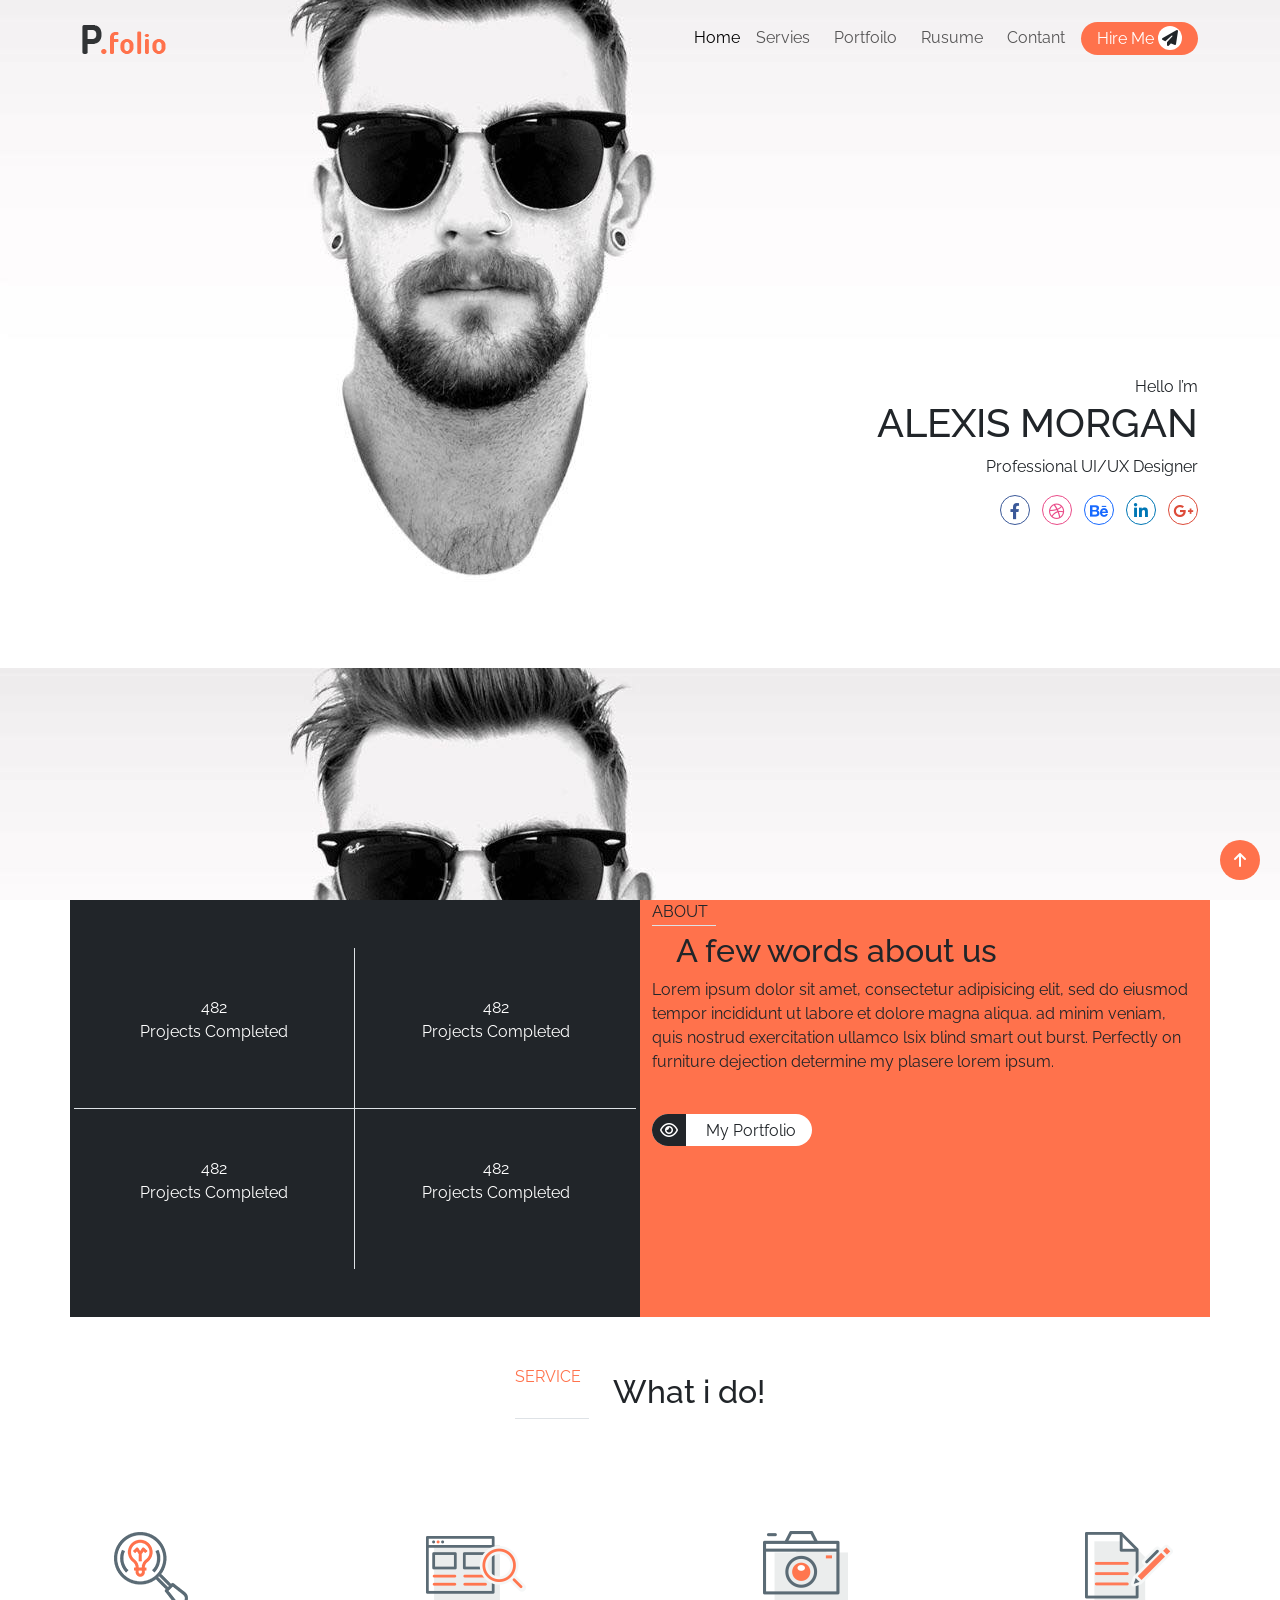
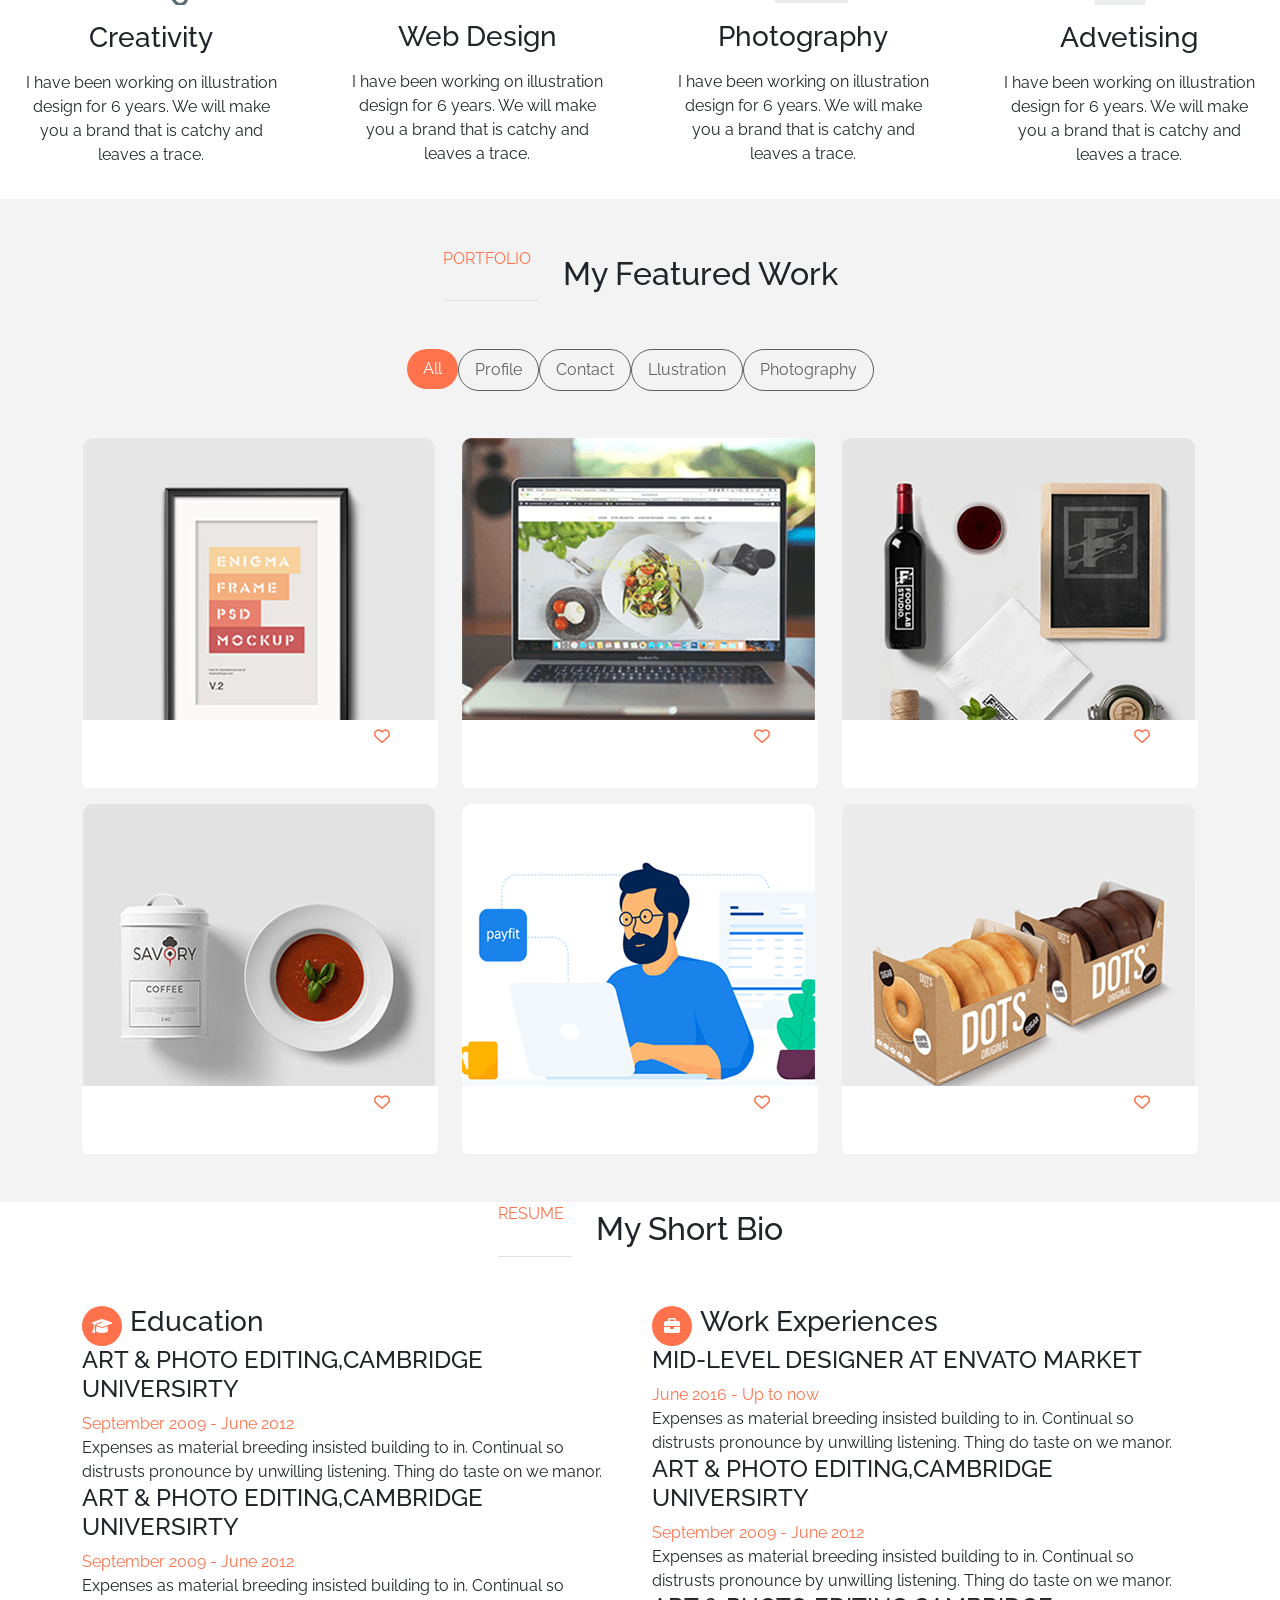
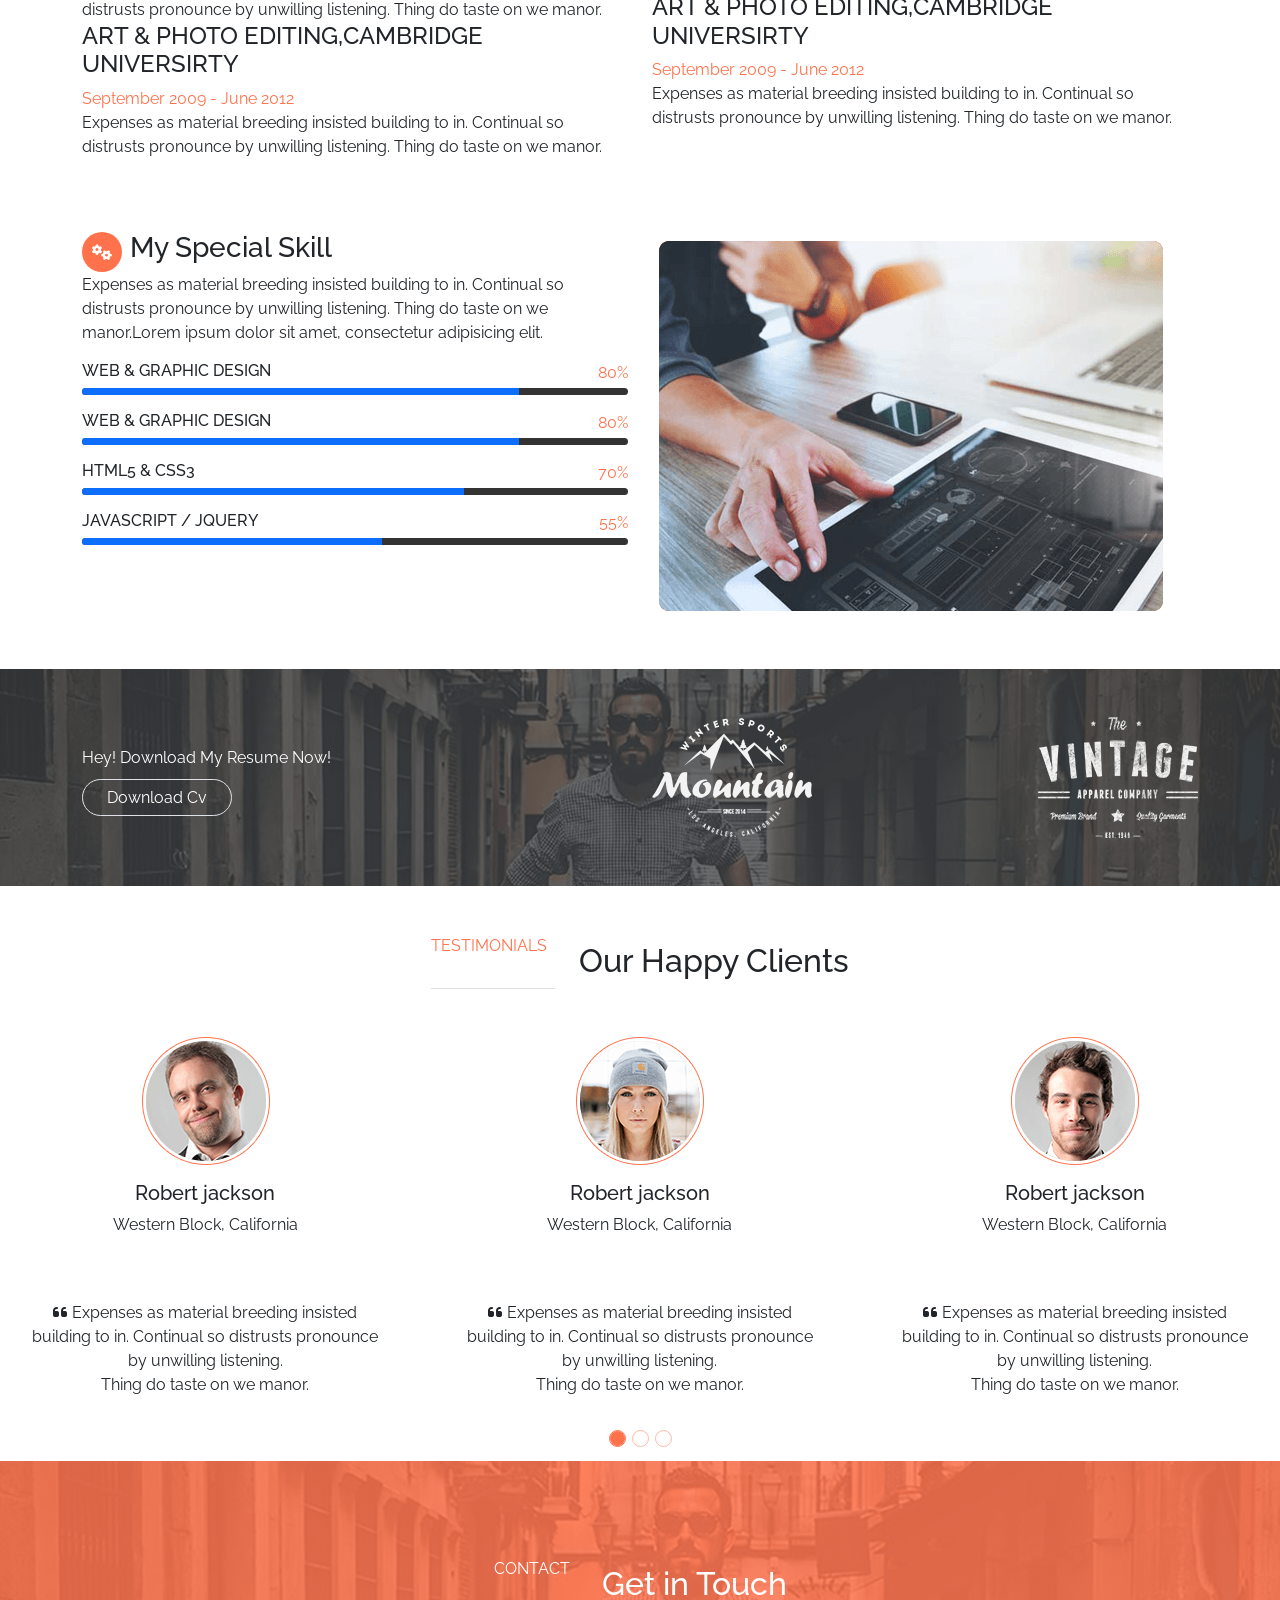
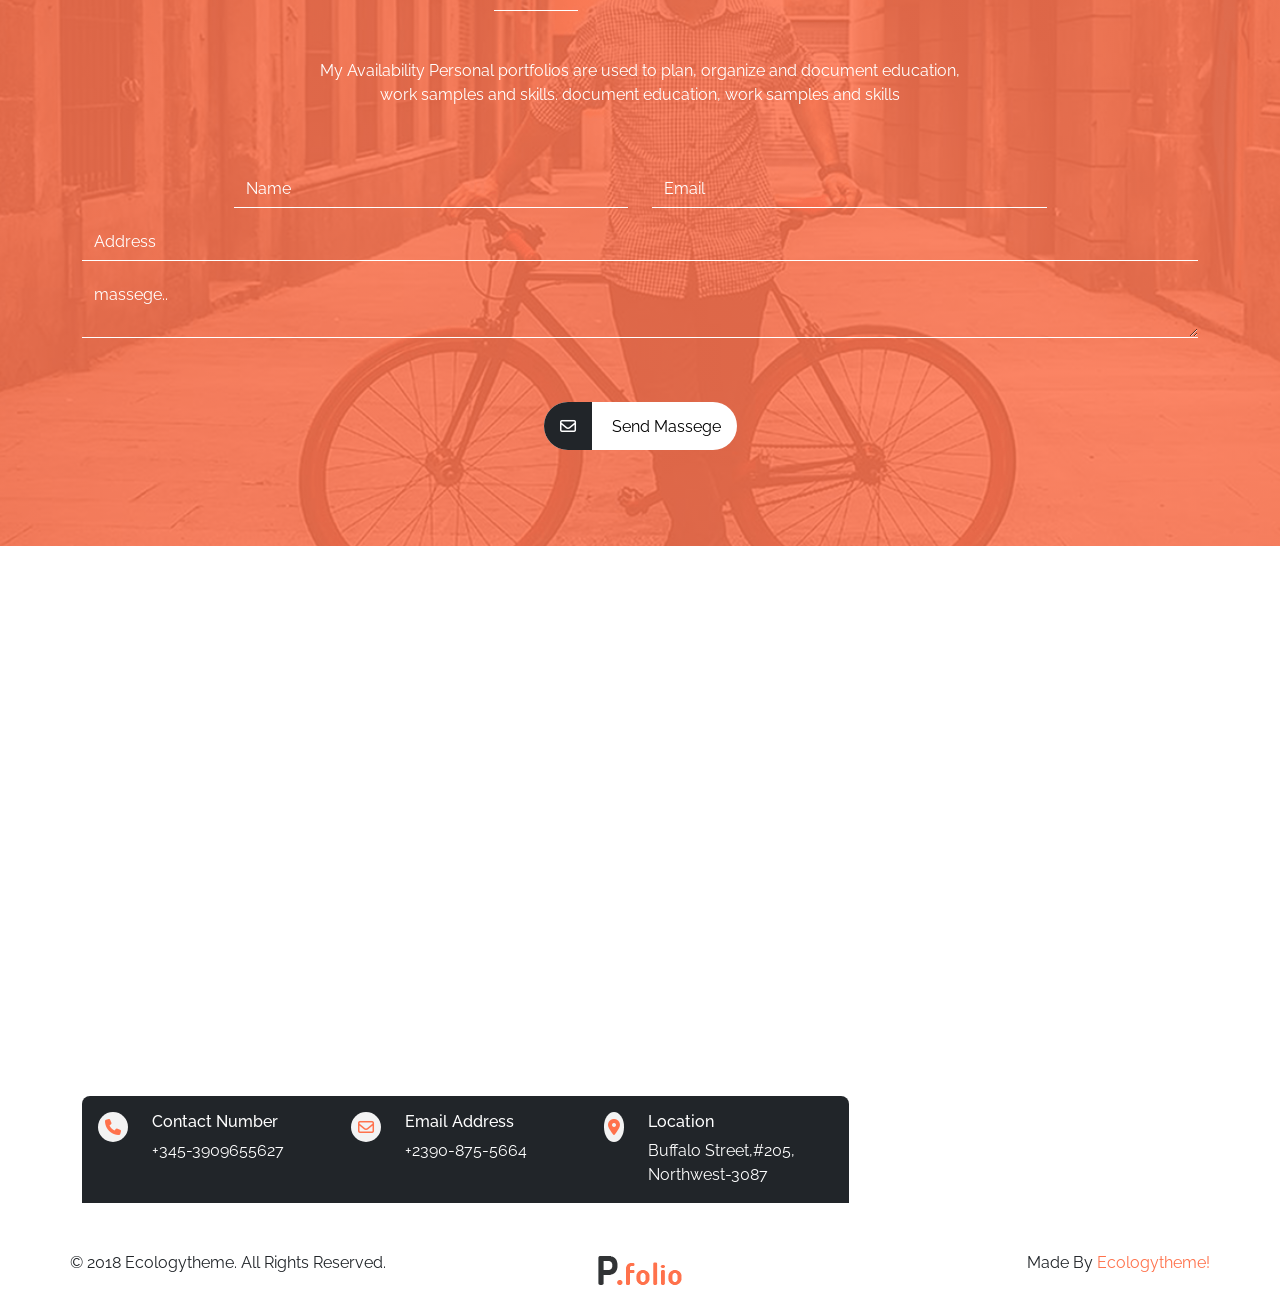
==== commit dc4a76a9: "Button Scroll to Top" ====
--- a/index.html
+++ b/index.html
@@ -1,835 +1,838 @@
-<!DOCTYPE html>
-<html lang="en">
-<head>
-    <meta charset="UTF-8">
-    <meta name="viewport" content="width=device-width, initial-scale=1.0">
-    <title>P.folio</title>
-    <link rel="preconnect" href="https://fonts.googleapis.com">
-<link rel="preconnect" href="https://fonts.gstatic.com" crossorigin>
-<link href="https://fonts.googleapis.com/css2?family=Roboto:wght@300&display=swap" rel="stylesheet">
-<link href="https://fonts.googleapis.com/css2?family=Dosis:wght@300;500;700;800&family=Roboto:wght@300&display=swap" rel="stylesheet">
-<link href="https://fonts.googleapis.com/css2?family=Dosis:wght@300;500;700;800&family=Raleway:ital,wght@0,300;0,500;0,700;1,300&family=Roboto:wght@300&display=swap" rel="stylesheet">
-    <link href="assest/css/bootstrap.min.css" rel="stylesheet"/>
-    <link href="assest/css/all.min.css" rel="stylesheet"/>
-    <link href="assest/css/indexstyl.css" rel="stylesheet"/>
-</head>
-<body>
-    <nav class="navbar navbar-expand-lg fixed-top">
-        <div class="container">
-          <a class="navbar-brand" href="#">
-            <img src="assest/img/logo.png" alt="">
-          </a>
-          <button class="navbar-toggler" type="button" data-bs-toggle="collapse" data-bs-target="#navbarSupportedContent" aria-controls="navbarSupportedContent" aria-expanded="false" aria-label="Toggle navigation">
-            <span class="navbar-toggler-icon"></span>
-          </button>
-          <div class="collapse navbar-collapse" id="navbarSupportedContent">
-            <ul class="navbar-nav ms-auto mb-2 mb-lg-0">
-              <li class="nav-item">
-                <a class="nav-link active" aria-current="page" href="#">Home</a>
-              </li>
-              <li class="nav-item me-2">
-                <a class="nav-link" href="#">Servies</a>
-              </li>
-              <li class="nav-item me-2">
-                <a class="nav-link" href="#">Portfoilo</a>
-              </li>
-              <li class="nav-item me-2">
-                <a class="nav-link" href="#">Rusume</a>
-              </li>
-              <li class="nav-item me-2">
-                <a class="nav-link" href="#">Contant</a>
-              </li>   
-            </ul> 
-            <a href="#" class="text-decoration-none bg_main_color text-white px-3 py-1 rounded-pill button"> 
-                <span class="text-capitalize">Hire Me</span>
-                <i class="fa-solid fa-paper-plane text-dark bg-white rounded-circle p-1" style="color: #000000;"></i>
-              </a> 
-          </div>
-        </div>
-      </nav>
-      <header class="header vh-100">
-        <div class="container">
-<div class="header_content d-flex flex-column justify-content-center vh-100 align-items-end">
-  <span>Hello I’m</span>
-  <h1>ALEXIS MORGAN</h1>
-  <p>Professional UI/UX Designer</p>
-  <div class="icons">
-    <i class="fa-brands fa-facebook-f ms-2"></i>
-    <i class="fa-brands fa-dribbble ms-2"></i>
-    <i class="fa-brands fa-behance ms-2"></i>
-    <i class="fa-brands fa-linkedin-in ms-2"></i>
-    <i class="fa-brands fa-google-plus-g ms-2"></i>
-  </div>
-</div>
-        </div>
-      </header>
-      <section class="about">
-<div class="container"> 
-  <div class="row">
-<div class="col-md-6 numbers bg-dark text-white text-center py-5 px-3">
-  <div class="row">
-    <div class="col-md-6 count border-bottom border-end py-5">
-<span>482</span>
-<p>Projects Completed</p>
-    </div>
-    <div class="col-md-6 count border-bottom py-5">
-      <span>482</span>
-      <p>Projects Completed</p>
-          </div>
-          <div class="col-md-6 count  border-end py-5">
-            <span>482</span>
-            <p>Projects Completed</p>
-                </div>
-                <div class="col-md-6 count py-5">
-                  <span>482</span>
-                  <p>Projects Completed</p>
-                      </div>
-  </div>
-</div>
-<div class=" right col-md-6 ">
-<div class="title">
-  <span class="text-uppercase border-bottom pe-2 pb-1 ">about</span>
-  <h2 class="ps-4 pt-2">A few words
-    about us</h2>
-  </div>
-    <p>Lorem ipsum dolor sit amet, consectetur adipisicing elit, sed do eiusmod tempor incididunt ut labore et dolore magna aliqua. ad minim veniam, quis nostrud exercitation ullamco lsix blind smart out burst. Perfectly on furniture dejection determine my plasere lorem ipsum.
-    </p>
-    <a href="#" class="text-decoration-none bg-white  rounded-pill d-inline-block custum-btn mt-4">
-      <i class="fa-regular fa-eye text-white bg-dark px-2 py-2 rounded-start-pill"></i>
-      <span class="px-3 text-capitalize text-dark ">My Portfolio</span>
-    </a>
-
-</div>
-  </div>
-</div>
-      </section>
-
-      <div class="servers py-5">
-<div class="container">
-  <div class="title d-flex justify-content-center">
-    <span class="text-uppercase border-bottom pe-2 pb-1 border_main_color">SERVICE</span>
-    <h2 class="ps-4 pt-2">What i do!</h2>
-    </div>
-</div>
-      </div>
-      <div class="row pt-5">
-        <div class="col-md-3">
-          <div class="servers_items text-center py-3 px-4">
-            <img src="assest/img/SER-1.png" alt="">
-            <h3 class="my-3">Creativity</h3>
-            <p>I have been working on illustration design for 6 years. We will make you a brand that is catchy and leaves a trace.</p>
-          </div>
-        </div>
-        <div class="col-md-3">
-          <div class="servers_items text-center py-3 px-4">
-            <img src="assest/img/SER-2.png" alt="">
-            <h3 class="my-3">Web Design</h3>
-            <p>I have been working on illustration design for 6 years. We will make you a brand that is catchy and leaves a trace.</p>
-          </div>
-        </div>
-        <div class="col-md-3">
-          <div class="servers_items text-center py-3 px-4">
-            <img src="assest/img/SER-3.png" alt="">
-            <h3 class="my-3">Photography</h3>
-            <p>I have been working on illustration design for 6 years. We will make you a brand that is catchy and leaves a trace.</p>
-          </div>
-        </div>
-        <div class="col-md-3">
-          <div class="servers_items text-center py-3 px-4">
-            <img src="assest/img/SER-4.png" alt="">
-            <h3 class="my-3">Advetising</h3>
-            <p>I have been working on illustration design for 6 years. We will make you a brand that is catchy and leaves a trace.</p>
-          </div>
-        </div>
-      </div>
-
-      <section class="PORTFOLIO py-5">
-        <div class="container">
-          <div class="title d-flex justify-content-center">
-            <span class="text-uppercase border-bottom pe-2 pb-1 border_main_color gap-2">PORTFOLIO</span>
-            <h2 class="ps-4 pt-2">My Featured Work</h2>
-            </div>
-            <ul class="nav nav-tabs border-bottom-0 mt-5 justify-content-center" id="myTab" role="tablist">
-              <li class="nav-item" role="presentation">
-                <button class="nav-link active rounded-pill border text-capitalize " id="home-tab" data-bs-toggle="tab" data-bs-target="#home-tab-pane" type="button" role="tab" aria-controls="home-tab-pane" aria-selected="true">all</button>
-              </li>
-              <li class="nav-item" role="presentation">
-                <button class="nav-link rounded-pill border text-capitalize" id="profile-tab" data-bs-toggle="tab" data-bs-target="#profile-tab-pane" type="button" role="tab" aria-controls="profile-tab-pane" aria-selected="false">Profile</button>
-              </li>
-              <li class="nav-item" role="presentation">
-                <button class="nav-link rounded-pill border text-capitalize" id="contact-tab" data-bs-toggle="tab" data-bs-target="#contact-tab-pane" type="button" role="tab" aria-controls="contact-tab-pane" aria-selected="false">Contact</button>
-              </li>
-              <li class="nav-item" role="presentation">
-                <button class="nav-link rounded-pill border text-capitalize" id="contact-tab" data-bs-toggle="tab" data-bs-target="#llustration" type="button" role="tab" aria-controls="contact-tab-pane" aria-selected="false">llustration</button>
-              </li>
-              <li class="nav-item" role="presentation">
-                <button class="nav-link rounded-pill border text-capitalize" id="contact-tab" data-bs-toggle="tab" data-bs-target="#Photography" type="button" role="tab" aria-controls="contact-tab-pane" aria-selected="false">Photography</button>
-              </li>
-              
-            </ul>
-            <div class="tab-content mt-5" id="myTabContent">
-              <div class="tab-pane fade show active" id="home-tab-pane" role="tabpanel" aria-labelledby="home-tab" tabindex="0">
-                <div class="row row-gap-3">
-                  <div class="col-md-4">
-                    <div class="PORTFOLIO_card position-relative">
-                      <div class="overlay rounded d-flex justify-content-center align-items-center position-absolute end-0 top start-0 bottom-0">
-                        <i class="fa-solid fa-magnifying-glass-plus p-3 rounded-circle bg-danger text-white "></i>
-                      </div>
-                      <img src="assest/img/p1.png" alt="">
-                      <div class="project position-absolute bottom-0 w-100 d-flex justify-content-between bg-white text-center rounded-bottom px-5 pt-2">
-                        <div class="info">
-                          <h4>Rappox Template</h4>
-                          <span>Html template design</span>
-                        </div>
-                        <i class="fa-regular fa-heart text_main_color"></i>
-                      </div>
-                    </div>
-                  </div>
-                  <div class="col-md-4">
-                    <div class="PORTFOLIO_card position-relative">
-                      <div class="overlay rounded d-flex justify-content-center align-items-center position-absolute end-0 top start-0 bottom-0">
-                        <i class="fa-solid fa-magnifying-glass-plus p-3 rounded-circle bg-danger text-white "></i>
-                      </div>
-                      <img src="assest/img/p2.png" alt="">
-                      <div class="project position-absolute bottom-0 w-100 d-flex justify-content-between bg-white text-center rounded-bottom px-5 pt-2">
-                        <div class="info">
-                          <h4>Rappox Template</h4>
-                          <span>Html template design</span>
-                        </div>
-                        <i class="fa-regular fa-heart text_main_color"></i>
-                      </div>
-                    </div>
-                  </div>
-                  
-                  <div class="col-md-4">
-                    <div class="PORTFOLIO_card position-relative">
-                      <div class="overlay rounded d-flex justify-content-center align-items-center position-absolute end-0 top start-0 bottom-0">
-                        <i class="fa-solid fa-magnifying-glass-plus p-3 rounded-circle bg-danger text-white "></i>
-                      </div>
-                      <img src="assest/img/p3.png" alt="">
-                      <div class="project position-absolute bottom-0 w-100 d-flex justify-content-between bg-white text-center rounded-bottom px-5 pt-2">
-                        <div class="info">
-                          <h4>Rappox Template</h4>
-                          <span>Html template design</span>
-                        </div>
-                        <i class="fa-regular fa-heart text_main_color"></i>
-                      </div>
-                    </div>
-                  </div>
-                  <div class="col-md-4">
-                    <div class="PORTFOLIO_card position-relative">
-                      <div class="overlay rounded d-flex justify-content-center align-items-center position-absolute end-0 top start-0 bottom-0">
-                        <i class="fa-solid fa-magnifying-glass-plus p-3 rounded-circle bg-danger text-white "></i>
-                      </div>
-                      <img src="assest/img/p4.png" alt="">
-                      <div class="project position-absolute bottom-0 w-100 d-flex justify-content-between bg-white text-center rounded-bottom px-5 pt-2">
-                        <div class="info">
-                          <h4>Rappox Template</h4>
-                          <span>Html template design</span>
-                        </div>
-                        <i class="fa-regular fa-heart text_main_color"></i>
-                      </div>
-                    </div>
-                  </div>
-                  <div class="col-md-4">
-                    <div class="PORTFOLIO_card position-relative">
-                      <div class="overlay rounded d-flex justify-content-center align-items-center position-absolute end-0 top start-0 bottom-0">
-                        <i class="fa-solid fa-magnifying-glass-plus p-3 rounded-circle bg-danger text-white "></i>
-                      </div>
-                      <img src="assest/img/p5.png" alt="">
-                      <div class="project position-absolute bottom-0 w-100 d-flex justify-content-between bg-white text-center rounded-bottom px-5 pt-2">
-                        <div class="info">
-                          <h4>Rappox Template</h4>
-                          <span>Html template design</span>
-                        </div>
-                        <i class="fa-regular fa-heart text_main_color"></i>
-                      </div>
-                    </div>
-                  </div>
-                  <div class="col-md-4">
-                    <div class="PORTFOLIO_card position-relative">
-                      <div class="overlay rounded d-flex justify-content-center align-items-center position-absolute end-0 top start-0 bottom-0">
-                        <i class="fa-solid fa-magnifying-glass-plus p-3 rounded-circle bg-danger text-white "></i>
-                      </div>
-                      <img src="assest/img/p6.png" alt="">
-                      <div class="project position-absolute bottom-0 w-100 d-flex justify-content-between bg-white text-center rounded-bottom px-5 pt-2">
-                        <div class="info">
-                          <h4>Rappox Template</h4>
-                          <span>Html template design</span>
-                        </div>
-                        <i class="fa-regular fa-heart text_main_color"></i>
-                      </div>
-                    </div>
-                  </div>
-                </div>
-              </div>
-              <div class="tab-pane fade" id="profile-tab-pane" role="tabpanel" aria-labelledby="profile-tab" tabindex="0"><div class="row row-gap-3">
-                <div class="col-md-4">
-                  <div class="PORTFOLIO_card position-relative">
-                    <div class="overlay rounded d-flex justify-content-center align-items-center position-absolute end-0 top start-0 bottom-0">
-                      <i class="fa-solid fa-magnifying-glass-plus p-3 rounded-circle bg-danger text-white "></i>
-                    </div>
-                    <img src="assest/img/p1.png" alt="">
-                    <div class="project position-absolute bottom-0 w-100 d-flex justify-content-between bg-white text-center rounded-bottom px-5 pt-2">
-                      <div class="info">
-                        <h4>Rappox Template</h4>
-                        <span>Html template design</span>
-                      </div>
-                      <i class="fa-regular fa-heart text_main_color"></i>
-                    </div>
-                  </div>
-                </div>
-                <div class="col-md-4">
-                  <div class="PORTFOLIO_card position-relative">
-                    <div class="overlay rounded d-flex justify-content-center align-items-center position-absolute end-0 top start-0 bottom-0">
-                      <i class="fa-solid fa-magnifying-glass-plus p-3 rounded-circle bg-danger text-white "></i>
-                    </div>
-                    <img src="assest/img/p2.png" alt="">
-                    <div class="project position-absolute bottom-0 w-100 d-flex justify-content-between bg-white text-center rounded-bottom px-5 pt-2">
-                      <div class="info">
-                        <h4>Rappox Template</h4>
-                        <span>Html template design</span>
-                      </div>
-                      <i class="fa-regular fa-heart text_main_color"></i>
-                    </div>
-                  </div>
-                </div>
-                </div>
-              </div>
-              <div class="tab-pane fade" id="contact-tab-pane" role="tabpanel" aria-labelledby="contact-tab" tabindex="0"><div class="row row-gap-3">
-                <div class="col-md-4">
-                  <div class="PORTFOLIO_card position-relative">
-                    <div class="overlay rounded d-flex justify-content-center align-items-center position-absolute end-0 top start-0 bottom-0">
-                      <i class="fa-solid fa-magnifying-glass-plus p-3 rounded-circle bg-danger text-white "></i>
-                    </div>
-                    <img src="assest/img/p3.png" alt="">
-                    <div class="project position-absolute bottom-0 w-100 d-flex justify-content-between bg-white text-center rounded-bottom px-5 pt-2">
-                      <div class="info">
-                        <h4>Rappox Template</h4>
-                        <span>Html template design</span>
-                      </div>
-                      <i class="fa-regular fa-heart text_main_color"></i>
-                    </div>
-                  </div>
-                </div>
-                <div class="col-md-4">
-                  <div class="PORTFOLIO_card position-relative">
-                    <div class="overlay rounded d-flex justify-content-center align-items-center position-absolute end-0 top start-0 bottom-0">
-                      <i class="fa-solid fa-magnifying-glass-plus p-3 rounded-circle bg-danger text-white "></i>
-                    </div>
-                    <img src="assest/img/p4.png" alt="">
-                    <div class="project position-absolute bottom-0 w-100 d-flex justify-content-between bg-white text-center rounded-bottom px-5 pt-2">
-                      <div class="info">
-                        <h4>Rappox Template</h4>
-                        <span>Html template design</span>
-                      </div>
-                      <i class="fa-regular fa-heart text_main_color"></i>
-                    </div>
-                  </div>
-                </div>
-                <div class="col-md-4">
-                  <div class="PORTFOLIO_card position-relative">
-                    <div class="overlay rounded d-flex justify-content-center align-items-center position-absolute end-0 top start-0 bottom-0">
-                      <i class="fa-solid fa-magnifying-glass-plus p-3 rounded-circle bg-danger text-white "></i>
-                    </div>
-                    <img src="assest/img/p5.png" alt="">
-                    <div class="project position-absolute bottom-0 w-100 d-flex justify-content-between bg-white text-center rounded-bottom px-5 pt-2">
-                      <div class="info">
-                        <h4>Rappox Template</h4>
-                        <span>Html template design</span>
-                      </div>
-                      <i class="fa-regular fa-heart text_main_color"></i>
-                    </div>
-                  </div>
-                </div>
-                <div class="col-md-4">
-                  <div class="PORTFOLIO_card position-relative">
-                    <div class="overlay rounded d-flex justify-content-center align-items-center position-absolute end-0 top start-0 bottom-0">
-                      <i class="fa-solid fa-magnifying-glass-plus p-3 rounded-circle bg-danger text-white "></i>
-                    </div>
-                    <img src="assest/img/p6.png" alt="">
-                    <div class="project position-absolute bottom-0 w-100 d-flex justify-content-between bg-white text-center rounded-bottom px-5 pt-2">
-                      <div class="info">
-                        <h4>Rappox Template</h4>
-                        <span>Html template design</span>
-                      </div>
-                      <i class="fa-regular fa-heart text_main_color"></i>
-                    </div>
-                  </div>
-                </div>
-              </div>
-            </div>
-              <div class="tab-pane fade" id="llustration" role="tabpanel" aria-labelledby="contact-tab" tabindex="0"> <div class="row row-gap-3">
-                <div class="col-md-4">
-                  <div class="PORTFOLIO_card position-relative">
-                    <div class="overlay rounded d-flex justify-content-center align-items-center position-absolute end-0 top start-0 bottom-0">
-                      <i class="fa-solid fa-magnifying-glass-plus p-3 rounded-circle bg-danger text-white "></i>
-                    </div>
-                    <img src="assest/img/p3.png" alt="">
-                    <div class="project position-absolute bottom-0 w-100 d-flex justify-content-between bg-white text-center rounded-bottom px-5 pt-2">
-                      <div class="info">
-                        <h4>Rappox Template</h4>
-                        <span>Html template design</span>
-                      </div>
-                      <i class="fa-regular fa-heart text_main_color"></i>
-                    </div>
-                  </div>
-                </div>
-                <div class="col-md-4">
-                  <div class="PORTFOLIO_card position-relative">
-                    <div class="overlay rounded d-flex justify-content-center align-items-center position-absolute end-0 top start-0 bottom-0">
-                      <i class="fa-solid fa-magnifying-glass-plus p-3 rounded-circle bg-danger text-white "></i>
-                    </div>
-                    <img src="assest/img/p4.png" alt="">
-                    <div class="project position-absolute bottom-0 w-100 d-flex justify-content-between bg-white text-center rounded-bottom px-5 pt-2">
-                      <div class="info">
-                        <h4>Rappox Template</h4>
-                        <span>Html template design</span>
-                      </div>
-                      <i class="fa-regular fa-heart text_main_color"></i>
-                    </div>
-                  </div>
-                </div>
-              </div></div>
-              <div class="tab-pane fade" id="Photography" role="tabpanel" aria-labelledby="contact-tab" tabindex="0">  <div class="row row-gap-3">
-                <div class="col-md-4">
-                  <div class="PORTFOLIO_card position-relative">
-                    <div class="overlay rounded d-flex justify-content-center align-items-center position-absolute end-0 top start-0 bottom-0">
-                      <i class="fa-solid fa-magnifying-glass-plus p-3 rounded-circle bg-danger text-white "></i>
-                    </div>
-                    <img src="assest/img/p4.png" alt="">
-                    <div class="project position-absolute bottom-0 w-100 d-flex justify-content-between bg-white text-center rounded-bottom px-5 pt-2">
-                      <div class="info">
-                        <h4>Rappox Template</h4>
-                        <span>Html template design</span>
-                      </div>
-                      <i class="fa-regular fa-heart text_main_color"></i>
-                    </div>
-                  </div>
-                </div>
-                <div class="col-md-4">
-                  <div class="PORTFOLIO_card position-relative">
-                    <div class="overlay rounded d-flex justify-content-center align-items-center position-absolute end-0 top start-0 bottom-0">
-                      <i class="fa-solid fa-magnifying-glass-plus p-3 rounded-circle bg-danger text-white "></i>
-                    </div>
-                    <img src="assest/img/p5.png" alt="">
-                    <div class="project position-absolute bottom-0 w-100 d-flex justify-content-between bg-white text-center rounded-bottom px-5 pt-2">
-                      <div class="info">
-                        <h4>Rappox Template</h4>
-                        <span>Html template design</span>
-                      </div>
-                      <i class="fa-regular fa-heart text_main_color"></i>
-                    </div>
-                  </div>
-                </div>
-                </div>
-              </div>
-            </div>
-        </div>
-      </section>
-
-      <section class="RESUME">
-        <div class="container">
-          <div class="title d-flex justify-content-center">
-            <span class="text-uppercase border-bottom pe-2 pb-1 border_main_color gap-2">RESUME</span>
-            <h2 class="ps-4 pt-2">My Short Bio</h2>
-            </div>
-            <div class="row row-gap-4">
-              <div class="col-md-6 mt-5">
-              <div class="head d-flex gap-2 align-items-center">
-                <i class="fa-solid fa-graduation-cap text-white rounded-pill"></i>
-                <h3>Education</h3>
-              </div>
-              <div class="desc position-relative">
-                <div class="item ps-6">
-<h4>
-  ART & PHOTO EDITING,CAMBRIDGE UNIVERSIRTY
-</h4>
-<span class="text_main_color">
-  September 2009 - June 2012
-</span>
-<p class="mb-0">Expenses as material breeding insisted building to in. Continual so distrusts pronounce by unwilling listening. Thing do taste on we manor.</p>
-              </div>
-              <div class="item ps-6">
-                <h4>
-                  ART & PHOTO EDITING,CAMBRIDGE UNIVERSIRTY
-                </h4>
-                <span class="text_main_color">
-                  September 2009 - June 2012
-                </span>
-                <p class="mb-0">Expenses as material breeding insisted building to in. Continual so distrusts pronounce by unwilling listening. Thing do taste on we manor.</p>
-                              </div>
-                              <div class="item ps-6">
-                                <h4>
-                                  ART & PHOTO EDITING,CAMBRIDGE UNIVERSIRTY
-                                </h4>
-                                <span class="text_main_color">
-                                  September 2009 - June 2012
-                                </span>
-                                <p class="mb-0">Expenses as material breeding insisted building to in. Continual so distrusts pronounce by unwilling listening. Thing do taste on we manor.</p>
-                                              </div>
-            </div>
-            </div>
-            <div class="col-md-6 mt-5">
-              <div class="head d-flex gap-2 align-items-center">
-                <i class="fa-solid fa-briefcase text-white rounded-pill"></i>
-                <h3>Work Experiences</h3>
-              </div>
-              <div class="desc position-relative">
-                <div class="item ps-6">
-<h4>
-  MID-LEVEL DESIGNER AT ENVATO MARKET
-</h4>
-<span class="text_main_color">
-  June 2016 - Up to now
-</span>
-<p class="mb-0">Expenses as material breeding insisted building to in. Continual so distrusts pronounce by unwilling listening. Thing do taste on we manor.</p>
-              </div>
-              <div class="item ps-6">
-                <h4>
-                  ART & PHOTO EDITING,CAMBRIDGE UNIVERSIRTY
-                </h4>
-                <span class="text_main_color">
-                  September 2009 - June 2012
-                </span>
-                <p class="mb-0">Expenses as material breeding insisted building to in. Continual so distrusts pronounce by unwilling listening. Thing do taste on we manor.</p>
-                              </div>
-                              <div class="item ps-6">
-                                <h4>
-                                  ART & PHOTO EDITING,CAMBRIDGE UNIVERSIRTY
-                                </h4>
-                                <span class="text_main_color">
-                                  September 2009 - June 2012
-                                </span>
-                                <p class="mb-0">Expenses as material breeding insisted building to in. Continual so distrusts pronounce by unwilling listening. Thing do taste on we manor.</p>
-                                              </div>
-            </div>
-            </div>
-            <div class="col-md-6 mt-5">
-              <div class="head d-flex gap-2 align-items-center">
-                <i class="fa-solid fa-gears text-white rounded-pill"></i>
-                <h3>My Special Skill</h3>
-                
-              </div>
-              <p class="mb-0">Expenses as material breeding insisted building to in. Continual so distrusts pronounce by unwilling listening. Thing do taste on we manor.Lorem ipsum dolor sit amet, consectetur adipisicing elit.</p>
-              <div class="desc position-relative">
-                <div class="item ps-6 mt-3">
-                  <div class="d-flex justify-content-between">
-                    <h4 class="fs-6">
-                      WEB & GRAPHIC DESIGN
-                    </h4>
-                    <span class="text_main_color">
-                      80%
-                    </span>
-
-                  </div>
-                  <div class="bar">
-                    
-                    <div class="progress text_main_color" role="progressbar" aria-label="Example 20px high" aria-valuenow="25" aria-valuemin="0" aria-valuemax="100" style="height: 7px">
-                      <div class="progress-bar text_main_color" style="width:80% "></div>
-                    </div>
-                  </div>
-                  
-              </div>
-              <div class="item ps-6 mt-3">
-                <div class="d-flex justify-content-between">
-                  <h4 class="fs-6">
-                    WEB & GRAPHIC DESIGN
-                  </h4>
-                  <span class="text_main_color">
-                    80%
-                  </span>
-
-                </div>
-                <div class="bar">
-                  
-                  <div class="progress text_main_color" role="progressbar" aria-label="Example 20px high" aria-valuenow="25" aria-valuemin="0" aria-valuemax="100" style="height: 7px">
-                    <div class="progress-bar text_main_color" style="width:80% "></div>
-                  </div>
-                </div>
-                
-            </div>
-            <div class="item ps-6 mt-3">
-              <div class="d-flex justify-content-between">
-                <h4 class="fs-6">
-                  HTML5 & CSS3
-                </h4>
-                <span class="text_main_color">
-                  70%
-                </span>
-
-              </div>
-              <div class="bar ">
-                
-                <div class="progress text_main_color" role="progressbar" aria-label="Example 20px high" aria-valuenow="25" aria-valuemin="0" aria-valuemax="100" style="height: 7px">
-                  <div class="progress-bar text_main_color" style="width:70% "></div>
-                </div>
-              </div>
-              
-          </div>
-          <div class="item ps-6 mt-3">
-            <div class="d-flex justify-content-between">
-              <h4 class="fs-6">
-                JAVASCRIPT / JQUERY
-              </h4>
-              <span class="text_main_color">
-                55%
-              </span>
-
-            </div>
-            <div class="bar">
-              
-              <div class="progress text_main_color" role="progressbar" aria-label="Example 20px high" aria-valuenow="25" aria-valuemin="0" aria-valuemax="100" style="height: 7px">
-                <div class="progress-bar text_main_color" style="width:55% "></div>
-              </div>
-            </div>
-        </div> 
-            </div>
-            </div>
-            <div class="col-md-6 mt-5">
-              <img src="assest/img/skillimg.png" alt="">
-            </div>
-          </div>
-        </div>
-        
-      </section>
-
-      <section class="down text-white my-5 py-5">
-        <div class="container">
-<div class="row justify-content-center align-items-center">
-<div class="col-md-6">
-  <div class="info">
-<p>Hey! Download My Resume Now!</p>
-<a href="" download="" class=" text-capitalize text-decoration-none rounded-pill border  px-4 py-2 text-white"> download cv</a>
-  </div>
-</div>
-<div class="col-md-6">
-  <div class="brand d-flex justify-content-between">
-    <img src="assest/img/brandlogo1.png" alt="">
-    <img src="assest/img/brandlogo2.png" alt="">
-  </div>
-  </div>
-</div>
-        </div>
-
-      </section>
-
-    <section class="TESTIMONIALS">
-      <div class="container">
-        <div class="title d-flex justify-content-center">
-          <span class="text-uppercase border-bottom pe-2 pb-1 border_main_color gap-2">TESTIMONIALS</span>
-          <h2 class="ps-4 pt-2">Our Happy Clients</h2>
-          </div>
-      </div>
-      <div id="carouselExampleIndicators" class="carousel slide mt-5">
-        <div class="carousel-indicators ">
-          <button type="button" data-bs-target="#carouselExampleIndicators" data-bs-slide-to="0" class="active" aria-current="true" aria-label="Slide 1"></button>
-          <button type="button" data-bs-target="#carouselExampleIndicators" data-bs-slide-to="1" aria-label="Slide 2"></button>
-          <button type="button" data-bs-target="#carouselExampleIndicators" data-bs-slide-to="2" aria-label="Slide 3"></button>
-        </div>
-        <div class="carousel-inner text-center">
-          <div class="carousel-item active">
-            <div class="row">
-              <div class="col-md-4">
-                <div class="content px-4">
-              <img src="assest/img/robert.png" alt="">
-              <h3 class="fs-5 mt-3">Robert jackson</h3>
-              <p>Western Block, California</p>
-              <div class="quete mt-5 py-3 px-2 rounded-3">
-                <i class="fa-solid fa-quote-left"></i>
-                <span>Expenses as material breeding insisted building to in. Continual so distrusts pronounce by unwilling listening. <br>Thing do taste on we manor.</span>
-              </div>
-                </div>
-              </div>
-              <div class="col-md-4">
-                <div class="content px-4">
-              <img src="assest/img/james.png" alt="">
-              <h3 class="fs-5 mt-3">Robert jackson</h3>
-              <p>Western Block, California</p>
-              <div class="quete mt-5 py-3 px-2 rounded-3">
-                <i class="fa-solid fa-quote-left"></i>
-                <span>Expenses as material breeding insisted building to in. Continual so distrusts pronounce by unwilling listening. <br>Thing do taste on we manor.</span>
-              </div>
-                </div>
-              </div>
-              <div class="col-md-4">
-                <div class="content px-4">
-              <img src="assest/img/jastin.png" alt="">
-              <h3 class="fs-5 mt-3">Robert jackson</h3>
-              <p>Western Block, California</p>
-              <div class="quete mt-5 py-3 px-2 rounded-3">
-                <i class="fa-solid fa-quote-left"></i>
-                <span>Expenses as material breeding insisted building to in. Continual so distrusts pronounce by unwilling listening. <br>Thing do taste on we manor.</span>
-              </div>
-                </div>
-              </div>
-                      </div>
-          </div>
-          <div class="carousel-item">
-            <div class="row">
-              <div class="col-md-4">
-                <div class="content px-4">
-              <img src="assest/img/robert.png" alt="">
-              <h3 class="fs-5 mt-3">Robert jackson</h3>
-              <p>Western Block, California</p>
-              <div class="quete mt-5 py-3 px-2 rounded-3">
-                <i class="fa-solid fa-quote-left"></i>
-                <span>Expenses as material breeding insisted building to in. Continual so distrusts pronounce by unwilling listening. <br>Thing do taste on we manor.</span>
-              </div>
-                </div>
-              </div>
-              <div class="col-md-4">
-                <div class="content px-4">
-              <img src="assest/img/james.png" alt="">
-              <h3 class="fs-5 mt-3">Robert jackson</h3>
-              <p>Western Block, California</p>
-              <div class="quete mt-5 py-3 px-2 rounded-3">
-                <i class="fa-solid fa-quote-left"></i>
-                <span>Expenses as material breeding insisted building to in. Continual so distrusts pronounce by unwilling listening. <br>Thing do taste on we manor.</span>
-              </div>
-                </div>
-              </div>
-              <div class="col-md-4">
-                <div class="content px-4">
-              <img src="assest/img/jastin.png" alt="">
-              <h3 class="fs-5 mt-3">Robert jackson</h3>
-              <p>Western Block, California</p>
-              <div class="quete mt-5 py-3 px-2 rounded-3">
-                <i class="fa-solid fa-quote-left"></i>
-                <span>Expenses as material breeding insisted building to in. Continual so distrusts pronounce by unwilling listening. <br>Thing do taste on we manor.</span>
-              </div>
-                </div>
-              </div>
-                      </div>
-          </div>
-          <div class="carousel-item">
-            <div class="row">
-              <div class="col-md-4">
-                <div class="content px-4">
-              <img src="assest/img/robert.png" alt="">
-              <h3 class="fs-5 mt-3">Robert jackson</h3>
-              <p>Western Block, California</p>
-              <div class="quete mt-5 py-3 px-2 rounded-3">
-                <i class="fa-solid fa-quote-left"></i>
-                <span>Expenses as material breeding insisted building to in. Continual so distrusts pronounce by unwilling listening. <br>Thing do taste on we manor.</span>
-              </div>
-                </div>
-              </div>
-              <div class="col-md-4">
-                <div class="content px-4">
-              <img src="assest/img/james.png" alt="">
-              <h3 class="fs-5 mt-3">Robert jackson</h3>
-              <p>Western Block, California</p>
-              <div class="quete mt-5 py-3 px-2 rounded-3">
-                <i class="fa-solid fa-quote-left"></i>
-                <span>Expenses as material breeding insisted building to in. Continual so distrusts pronounce by unwilling listening. <br>Thing do taste on we manor.</span>
-              </div>
-                </div>
-              </div>
-              <div class="col-md-4">
-                <div class="content px-4">
-              <img src="assest/img/jastin.png" alt="">
-              <h3 class="fs-5 mt-3">Robert jackson</h3>
-              <p>Western Block, California</p>
-              <div class="quete mt-5 py-3 px-2 rounded-3">
-                <i class="fa-solid fa-quote-left"></i>
-                <span>Expenses as material breeding insisted building to in. Continual so distrusts pronounce by unwilling listening. <br>Thing do taste on we manor.</span>
-              </div>
-                </div>
-              </div>
-                      </div>
-          </div>
-        </div>
-       
-      </div>
-      
-    </section>
-
-    <section class="contant text-center mb-0 mt-5 py-5">
-<div class="container py-5">
-  <div class="title d-flex justify-content-center text-white">
-    <span class="text-uppercase border-bottom pe-2 pb-1 border-white gap-2">CONTACT</span>
-    <h2 class="ps-4 pt-2">Get in Touch</h2>
-    </div>
-    <p class="py-5 text-white text-center">My Availability Personal portfolios are used to plan, organize and document education,<br>work samples and skills. document education, work samples and skills</p>
-    <form>
-      <div class="row w-75 m-auto">
-        <div class="mb-3 col-md-6">
-          <input type="text" class="form-control bg-transparent border-0 border-bottom border-white rounded-0 text-white" placeholder="Name" >
-        </div>
-        <div class="mb-3 col-md-6">
-          <input type="email" class="form-control bg-transparent border-0 border-bottom border-white rounded-0 text-white" placeholder="Email" id="exampleInputEmail1" aria-describedby="emailHelp">
-        </div>
-      </div>
-      <div class="mb-3 ">
-        <input type="text" class="form-control bg-transparent border-0 border-bottom border-white rounded-0 text-white" placeholder="Address" >
-      </div>
-      <div class="mb-3 ">
-        <textarea class="form-control bg-transparent border-0 border-bottom border-white rounded-0 text-white" placeholder="massege.." id="floatingTextarea"></textarea>
-      </div>
-      
-      <button type="submit" class=" p-0 border-0 bg-white  rounded-pill d-inline-block custum-btn mt-5">
-        <i class="fa-regular fa-envelope text-white bg-dark px-3 py-3 rounded-start-pill"></i>
-        <span class="px-3 text-capitalize">send massege</span>
-      </button>
-    </form>
-  </div>
-    </section>
-
-    <section class="map position-relative">
-      <iframe src="https://www.google.com/maps/embed?pb=!1m18!1m12!1m3!1d13510.333610078182!2d35.276080250564114!3d32.161539247951296!2m3!1f0!2f0!3f0!3m2!1i1024!2i768!4f13.1!3m3!1m2!1s0x151cde6f4afacd41%3A0x3602f120d09b2da3!2z2LnZiNix2KrYpw!5e0!3m2!1sen!2s!4v1693154349715!5m2!1sen!2s" width="100%" height="650" style="border:0;" allowfullscreen="" loading="lazy" referrerpolicy="no-referrer-when-downgrade"></iframe>
-    <div class="container mt-0 ">
-<div class="contant_info position-absolute bottom-0 rounded-top-3 bg-dark text-white px-3 py-3">
-  <div class="row">
-<div class="col-md-4">
-  <div class="d-flex column-gap-4">
-    <i class="fa-solid fa-phone align-items-center rounded-circle"></i>
-  <div class="info">
-    <h3 class="fs-6">Contact Number</h3>
-    <span>+345-3909655627</span>
-  </div>
-</div>
-</div>
-<div class="col-md-4">
-  <div class="d-flex column-gap-4">
-    <i class="fa-regular fa-envelope align-items-center rounded-circle"></i>
-  <div class="info">
-    <h3 class="fs-6">Email Address</h3>
-    <span>+2390-875-5664</span>
-  </div>
-</div>
-</div>
-<div class="col-md-4">
-  <div class="d-flex column-gap-4">
-    <i class="fa-solid fa-location-dot align-items-center rounded-circle"></i>
-  <div class="info">
-    <h3 class="fs-6">Location</h3>
-    <span>Buffalo Street,#205, Northwest-3087</span>
-  </div>
-</div>
-</div>
-  </div>
-</div>
-    </div>
-    </section>
-    <div class="footer">
-      <div class="container mt-5 ">
-        <div class="row justify-content-center align-items-center">
-          <div class="col-md-4 p-0">
-            <p>© 2018 Ecologytheme. All Rights Reserved.</p>
-          </div>
-          <div class="col-md-4 p-0 text-center">
-           <img src="assest/img/logo.png" >
-          </div>
-          <div class="col-md-4 p-0 text-end">
-            <p>Made By <span class="text_main_color">Ecologytheme!</span></p>
-          </div>
-          
-        </div>
-        </div>
-    </div>
-    
-    <script src="assest/js/bootstrap.bundle.min.js"></script>
-    <script src="assest/js/main.js"></script>
-</body>
+<!DOCTYPE html>
+<html lang="en">
+<head>
+    <meta charset="UTF-8">
+    <meta name="viewport" content="width=device-width, initial-scale=1.0">
+    <title>P.folio</title>
+    <link rel="preconnect" href="https://fonts.googleapis.com">
+<link rel="preconnect" href="https://fonts.gstatic.com" crossorigin>
+<link href="https://fonts.googleapis.com/css2?family=Roboto:wght@300&display=swap" rel="stylesheet">
+<link href="https://fonts.googleapis.com/css2?family=Dosis:wght@300;500;700;800&family=Roboto:wght@300&display=swap" rel="stylesheet">
+<link href="https://fonts.googleapis.com/css2?family=Dosis:wght@300;500;700;800&family=Raleway:ital,wght@0,300;0,500;0,700;1,300&family=Roboto:wght@300&display=swap" rel="stylesheet">
+    <link href="assest/css/bootstrap.min.css" rel="stylesheet"/>
+    <link href="assest/css/all.min.css" rel="stylesheet"/>
+    <link href="assest/css/indexstyl.css" rel="stylesheet"/>
+</head>
+<body>
+  <div class="scroll-to-top position-fixed text-white rounded-circle d-flex justify-content-center align-items-center "> <!--opacity-0 invisible-->
+    <i class="fa-solid fa-arrow-up"></i> <!-- scroll -->
+  </div>
+    <nav class="navbar navbar-expand-lg fixed-top">
+        <div class="container">
+          <a class="navbar-brand" href="#">
+            <img src="assest/img/logo.png" alt="">
+          </a>
+          <button class="navbar-toggler" type="button" data-bs-toggle="collapse" data-bs-target="#navbarSupportedContent" aria-controls="navbarSupportedContent" aria-expanded="false" aria-label="Toggle navigation">
+            <span class="navbar-toggler-icon"></span>
+          </button>
+          <div class="collapse navbar-collapse" id="navbarSupportedContent">
+            <ul class="navbar-nav ms-auto mb-2 mb-lg-0">
+              <li class="nav-item">
+                <a class="nav-link active" aria-current="page" href="#">Home</a>
+              </li>
+              <li class="nav-item me-2">
+                <a class="nav-link" href="#">Servies</a>
+              </li>
+              <li class="nav-item me-2">
+                <a class="nav-link" href="#">Portfoilo</a>
+              </li>
+              <li class="nav-item me-2">
+                <a class="nav-link" href="#">Rusume</a>
+              </li>
+              <li class="nav-item me-2">
+                <a class="nav-link" href="#">Contant</a>
+              </li>   
+            </ul> 
+            <a href="#" class="text-decoration-none bg_main_color text-white px-3 py-1 rounded-pill button"> 
+                <span class="text-capitalize">Hire Me</span>
+                <i class="fa-solid fa-paper-plane text-dark bg-white rounded-circle p-1" style="color: #000000;"></i>
+              </a> 
+          </div>
+        </div>
+      </nav>
+      <header class="header vh-100">
+        <div class="container">
+<div class="header_content d-flex flex-column justify-content-center vh-100 align-items-end">
+  <span>Hello I’m</span>
+  <h1>ALEXIS MORGAN</h1>
+  <p>Professional UI/UX Designer</p>
+  <div class="icons">
+    <i class="fa-brands fa-facebook-f ms-2"></i>
+    <i class="fa-brands fa-dribbble ms-2"></i>
+    <i class="fa-brands fa-behance ms-2"></i>
+    <i class="fa-brands fa-linkedin-in ms-2"></i>
+    <i class="fa-brands fa-google-plus-g ms-2"></i>
+  </div>
+</div>
+        </div>
+      </header>
+      <section class="about">
+<div class="container"> 
+  <div class="row">
+<div class="col-md-6 numbers bg-dark text-white text-center py-5 px-3">
+  <div class="row">
+    <div class="col-md-6 count border-bottom border-end py-5">
+<span>482</span>
+<p>Projects Completed</p>
+    </div>
+    <div class="col-md-6 count border-bottom py-5">
+      <span>482</span>
+      <p>Projects Completed</p>
+          </div>
+          <div class="col-md-6 count  border-end py-5">
+            <span>482</span>
+            <p>Projects Completed</p>
+                </div>
+                <div class="col-md-6 count py-5">
+                  <span>482</span>
+                  <p>Projects Completed</p>
+                      </div>
+  </div>
+</div>
+<div class=" right col-md-6 ">
+<div class="title">
+  <span class="text-uppercase border-bottom pe-2 pb-1 ">about</span>
+  <h2 class="ps-4 pt-2">A few words
+    about us</h2>
+  </div>
+    <p>Lorem ipsum dolor sit amet, consectetur adipisicing elit, sed do eiusmod tempor incididunt ut labore et dolore magna aliqua. ad minim veniam, quis nostrud exercitation ullamco lsix blind smart out burst. Perfectly on furniture dejection determine my plasere lorem ipsum.
+    </p>
+    <a href="#" class="text-decoration-none bg-white  rounded-pill d-inline-block custum-btn mt-4">
+      <i class="fa-regular fa-eye text-white bg-dark px-2 py-2 rounded-start-pill"></i>
+      <span class="px-3 text-capitalize text-dark ">My Portfolio</span>
+    </a>
+
+</div>
+  </div>
+</div>
+      </section>
+
+      <div class="servers py-5">
+<div class="container">
+  <div class="title d-flex justify-content-center">
+    <span class="text-uppercase border-bottom pe-2 pb-1 border_main_color">SERVICE</span>
+    <h2 class="ps-4 pt-2">What i do!</h2>
+    </div>
+</div>
+      </div>
+      <div class="row pt-5">
+        <div class="col-md-3">
+          <div class="servers_items text-center py-3 px-4">
+            <img src="assest/img/SER-1.png" alt="">
+            <h3 class="my-3">Creativity</h3>
+            <p>I have been working on illustration design for 6 years. We will make you a brand that is catchy and leaves a trace.</p>
+          </div>
+        </div>
+        <div class="col-md-3">
+          <div class="servers_items text-center py-3 px-4">
+            <img src="assest/img/SER-2.png" alt="">
+            <h3 class="my-3">Web Design</h3>
+            <p>I have been working on illustration design for 6 years. We will make you a brand that is catchy and leaves a trace.</p>
+          </div>
+        </div>
+        <div class="col-md-3">
+          <div class="servers_items text-center py-3 px-4">
+            <img src="assest/img/SER-3.png" alt="">
+            <h3 class="my-3">Photography</h3>
+            <p>I have been working on illustration design for 6 years. We will make you a brand that is catchy and leaves a trace.</p>
+          </div>
+        </div>
+        <div class="col-md-3">
+          <div class="servers_items text-center py-3 px-4">
+            <img src="assest/img/SER-4.png" alt="">
+            <h3 class="my-3">Advetising</h3>
+            <p>I have been working on illustration design for 6 years. We will make you a brand that is catchy and leaves a trace.</p>
+          </div>
+        </div>
+      </div>
+
+      <section class="PORTFOLIO py-5">
+        <div class="container">
+          <div class="title d-flex justify-content-center">
+            <span class="text-uppercase border-bottom pe-2 pb-1 border_main_color gap-2">PORTFOLIO</span>
+            <h2 class="ps-4 pt-2">My Featured Work</h2>
+            </div>
+            <ul class="nav nav-tabs border-bottom-0 mt-5 justify-content-center" id="myTab" role="tablist">
+              <li class="nav-item" role="presentation">
+                <button class="nav-link active rounded-pill border text-capitalize " id="home-tab" data-bs-toggle="tab" data-bs-target="#home-tab-pane" type="button" role="tab" aria-controls="home-tab-pane" aria-selected="true">all</button>
+              </li>
+              <li class="nav-item" role="presentation">
+                <button class="nav-link rounded-pill border text-capitalize" id="profile-tab" data-bs-toggle="tab" data-bs-target="#profile-tab-pane" type="button" role="tab" aria-controls="profile-tab-pane" aria-selected="false">Profile</button>
+              </li>
+              <li class="nav-item" role="presentation">
+                <button class="nav-link rounded-pill border text-capitalize" id="contact-tab" data-bs-toggle="tab" data-bs-target="#contact-tab-pane" type="button" role="tab" aria-controls="contact-tab-pane" aria-selected="false">Contact</button>
+              </li>
+              <li class="nav-item" role="presentation">
+                <button class="nav-link rounded-pill border text-capitalize" id="contact-tab" data-bs-toggle="tab" data-bs-target="#llustration" type="button" role="tab" aria-controls="contact-tab-pane" aria-selected="false">llustration</button>
+              </li>
+              <li class="nav-item" role="presentation">
+                <button class="nav-link rounded-pill border text-capitalize" id="contact-tab" data-bs-toggle="tab" data-bs-target="#Photography" type="button" role="tab" aria-controls="contact-tab-pane" aria-selected="false">Photography</button>
+              </li>
+              
+            </ul>
+            <div class="tab-content mt-5" id="myTabContent">
+              <div class="tab-pane fade show active" id="home-tab-pane" role="tabpanel" aria-labelledby="home-tab" tabindex="0">
+                <div class="row row-gap-3">
+                  <div class="col-md-4">
+                    <div class="PORTFOLIO_card position-relative">
+                      <div class="overlay rounded d-flex justify-content-center align-items-center position-absolute end-0 top start-0 bottom-0">
+                        <i class="fa-solid fa-magnifying-glass-plus p-3 rounded-circle bg-danger text-white "></i>
+                      </div>
+                      <img src="assest/img/p1.png" alt="">
+                      <div class="project position-absolute bottom-0 w-100 d-flex justify-content-between bg-white text-center rounded-bottom px-5 pt-2">
+                        <div class="info">
+                          <h4>Rappox Template</h4>
+                          <span>Html template design</span>
+                        </div>
+                        <i class="fa-regular fa-heart text_main_color"></i>
+                      </div>
+                    </div>
+                  </div>
+                  <div class="col-md-4">
+                    <div class="PORTFOLIO_card position-relative">
+                      <div class="overlay rounded d-flex justify-content-center align-items-center position-absolute end-0 top start-0 bottom-0">
+                        <i class="fa-solid fa-magnifying-glass-plus p-3 rounded-circle bg-danger text-white "></i>
+                      </div>
+                      <img src="assest/img/p2.png" alt="">
+                      <div class="project position-absolute bottom-0 w-100 d-flex justify-content-between bg-white text-center rounded-bottom px-5 pt-2">
+                        <div class="info">
+                          <h4>Rappox Template</h4>
+                          <span>Html template design</span>
+                        </div>
+                        <i class="fa-regular fa-heart text_main_color"></i>
+                      </div>
+                    </div>
+                  </div>
+                  
+                  <div class="col-md-4">
+                    <div class="PORTFOLIO_card position-relative">
+                      <div class="overlay rounded d-flex justify-content-center align-items-center position-absolute end-0 top start-0 bottom-0">
+                        <i class="fa-solid fa-magnifying-glass-plus p-3 rounded-circle bg-danger text-white "></i>
+                      </div>
+                      <img src="assest/img/p3.png" alt="">
+                      <div class="project position-absolute bottom-0 w-100 d-flex justify-content-between bg-white text-center rounded-bottom px-5 pt-2">
+                        <div class="info">
+                          <h4>Rappox Template</h4>
+                          <span>Html template design</span>
+                        </div>
+                        <i class="fa-regular fa-heart text_main_color"></i>
+                      </div>
+                    </div>
+                  </div>
+                  <div class="col-md-4">
+                    <div class="PORTFOLIO_card position-relative">
+                      <div class="overlay rounded d-flex justify-content-center align-items-center position-absolute end-0 top start-0 bottom-0">
+                        <i class="fa-solid fa-magnifying-glass-plus p-3 rounded-circle bg-danger text-white "></i>
+                      </div>
+                      <img src="assest/img/p4.png" alt="">
+                      <div class="project position-absolute bottom-0 w-100 d-flex justify-content-between bg-white text-center rounded-bottom px-5 pt-2">
+                        <div class="info">
+                          <h4>Rappox Template</h4>
+                          <span>Html template design</span>
+                        </div>
+                        <i class="fa-regular fa-heart text_main_color"></i>
+                      </div>
+                    </div>
+                  </div>
+                  <div class="col-md-4">
+                    <div class="PORTFOLIO_card position-relative">
+                      <div class="overlay rounded d-flex justify-content-center align-items-center position-absolute end-0 top start-0 bottom-0">
+                        <i class="fa-solid fa-magnifying-glass-plus p-3 rounded-circle bg-danger text-white "></i>
+                      </div>
+                      <img src="assest/img/p5.png" alt="">
+                      <div class="project position-absolute bottom-0 w-100 d-flex justify-content-between bg-white text-center rounded-bottom px-5 pt-2">
+                        <div class="info">
+                          <h4>Rappox Template</h4>
+                          <span>Html template design</span>
+                        </div>
+                        <i class="fa-regular fa-heart text_main_color"></i>
+                      </div>
+                    </div>
+                  </div>
+                  <div class="col-md-4">
+                    <div class="PORTFOLIO_card position-relative">
+                      <div class="overlay rounded d-flex justify-content-center align-items-center position-absolute end-0 top start-0 bottom-0">
+                        <i class="fa-solid fa-magnifying-glass-plus p-3 rounded-circle bg-danger text-white "></i>
+                      </div>
+                      <img src="assest/img/p6.png" alt="">
+                      <div class="project position-absolute bottom-0 w-100 d-flex justify-content-between bg-white text-center rounded-bottom px-5 pt-2">
+                        <div class="info">
+                          <h4>Rappox Template</h4>
+                          <span>Html template design</span>
+                        </div>
+                        <i class="fa-regular fa-heart text_main_color"></i>
+                      </div>
+                    </div>
+                  </div>
+                </div>
+              </div>
+              <div class="tab-pane fade" id="profile-tab-pane" role="tabpanel" aria-labelledby="profile-tab" tabindex="0"><div class="row row-gap-3">
+                <div class="col-md-4">
+                  <div class="PORTFOLIO_card position-relative">
+                    <div class="overlay rounded d-flex justify-content-center align-items-center position-absolute end-0 top start-0 bottom-0">
+                      <i class="fa-solid fa-magnifying-glass-plus p-3 rounded-circle bg-danger text-white "></i>
+                    </div>
+                    <img src="assest/img/p1.png" alt="">
+                    <div class="project position-absolute bottom-0 w-100 d-flex justify-content-between bg-white text-center rounded-bottom px-5 pt-2">
+                      <div class="info">
+                        <h4>Rappox Template</h4>
+                        <span>Html template design</span>
+                      </div>
+                      <i class="fa-regular fa-heart text_main_color"></i>
+                    </div>
+                  </div>
+                </div>
+                <div class="col-md-4">
+                  <div class="PORTFOLIO_card position-relative">
+                    <div class="overlay rounded d-flex justify-content-center align-items-center position-absolute end-0 top start-0 bottom-0">
+                      <i class="fa-solid fa-magnifying-glass-plus p-3 rounded-circle bg-danger text-white "></i>
+                    </div>
+                    <img src="assest/img/p2.png" alt="">
+                    <div class="project position-absolute bottom-0 w-100 d-flex justify-content-between bg-white text-center rounded-bottom px-5 pt-2">
+                      <div class="info">
+                        <h4>Rappox Template</h4>
+                        <span>Html template design</span>
+                      </div>
+                      <i class="fa-regular fa-heart text_main_color"></i>
+                    </div>
+                  </div>
+                </div>
+                </div>
+              </div>
+              <div class="tab-pane fade" id="contact-tab-pane" role="tabpanel" aria-labelledby="contact-tab" tabindex="0"><div class="row row-gap-3">
+                <div class="col-md-4">
+                  <div class="PORTFOLIO_card position-relative">
+                    <div class="overlay rounded d-flex justify-content-center align-items-center position-absolute end-0 top start-0 bottom-0">
+                      <i class="fa-solid fa-magnifying-glass-plus p-3 rounded-circle bg-danger text-white "></i>
+                    </div>
+                    <img src="assest/img/p3.png" alt="">
+                    <div class="project position-absolute bottom-0 w-100 d-flex justify-content-between bg-white text-center rounded-bottom px-5 pt-2">
+                      <div class="info">
+                        <h4>Rappox Template</h4>
+                        <span>Html template design</span>
+                      </div>
+                      <i class="fa-regular fa-heart text_main_color"></i>
+                    </div>
+                  </div>
+                </div>
+                <div class="col-md-4">
+                  <div class="PORTFOLIO_card position-relative">
+                    <div class="overlay rounded d-flex justify-content-center align-items-center position-absolute end-0 top start-0 bottom-0">
+                      <i class="fa-solid fa-magnifying-glass-plus p-3 rounded-circle bg-danger text-white "></i>
+                    </div>
+                    <img src="assest/img/p4.png" alt="">
+                    <div class="project position-absolute bottom-0 w-100 d-flex justify-content-between bg-white text-center rounded-bottom px-5 pt-2">
+                      <div class="info">
+                        <h4>Rappox Template</h4>
+                        <span>Html template design</span>
+                      </div>
+                      <i class="fa-regular fa-heart text_main_color"></i>
+                    </div>
+                  </div>
+                </div>
+                <div class="col-md-4">
+                  <div class="PORTFOLIO_card position-relative">
+                    <div class="overlay rounded d-flex justify-content-center align-items-center position-absolute end-0 top start-0 bottom-0">
+                      <i class="fa-solid fa-magnifying-glass-plus p-3 rounded-circle bg-danger text-white "></i>
+                    </div>
+                    <img src="assest/img/p5.png" alt="">
+                    <div class="project position-absolute bottom-0 w-100 d-flex justify-content-between bg-white text-center rounded-bottom px-5 pt-2">
+                      <div class="info">
+                        <h4>Rappox Template</h4>
+                        <span>Html template design</span>
+                      </div>
+                      <i class="fa-regular fa-heart text_main_color"></i>
+                    </div>
+                  </div>
+                </div>
+                <div class="col-md-4">
+                  <div class="PORTFOLIO_card position-relative">
+                    <div class="overlay rounded d-flex justify-content-center align-items-center position-absolute end-0 top start-0 bottom-0">
+                      <i class="fa-solid fa-magnifying-glass-plus p-3 rounded-circle bg-danger text-white "></i>
+                    </div>
+                    <img src="assest/img/p6.png" alt="">
+                    <div class="project position-absolute bottom-0 w-100 d-flex justify-content-between bg-white text-center rounded-bottom px-5 pt-2">
+                      <div class="info">
+                        <h4>Rappox Template</h4>
+                        <span>Html template design</span>
+                      </div>
+                      <i class="fa-regular fa-heart text_main_color"></i>
+                    </div>
+                  </div>
+                </div>
+              </div>
+            </div>
+              <div class="tab-pane fade" id="llustration" role="tabpanel" aria-labelledby="contact-tab" tabindex="0"> <div class="row row-gap-3">
+                <div class="col-md-4">
+                  <div class="PORTFOLIO_card position-relative">
+                    <div class="overlay rounded d-flex justify-content-center align-items-center position-absolute end-0 top start-0 bottom-0">
+                      <i class="fa-solid fa-magnifying-glass-plus p-3 rounded-circle bg-danger text-white "></i>
+                    </div>
+                    <img src="assest/img/p3.png" alt="">
+                    <div class="project position-absolute bottom-0 w-100 d-flex justify-content-between bg-white text-center rounded-bottom px-5 pt-2">
+                      <div class="info">
+                        <h4>Rappox Template</h4>
+                        <span>Html template design</span>
+                      </div>
+                      <i class="fa-regular fa-heart text_main_color"></i>
+                    </div>
+                  </div>
+                </div>
+                <div class="col-md-4">
+                  <div class="PORTFOLIO_card position-relative">
+                    <div class="overlay rounded d-flex justify-content-center align-items-center position-absolute end-0 top start-0 bottom-0">
+                      <i class="fa-solid fa-magnifying-glass-plus p-3 rounded-circle bg-danger text-white "></i>
+                    </div>
+                    <img src="assest/img/p4.png" alt="">
+                    <div class="project position-absolute bottom-0 w-100 d-flex justify-content-between bg-white text-center rounded-bottom px-5 pt-2">
+                      <div class="info">
+                        <h4>Rappox Template</h4>
+                        <span>Html template design</span>
+                      </div>
+                      <i class="fa-regular fa-heart text_main_color"></i>
+                    </div>
+                  </div>
+                </div>
+              </div></div>
+              <div class="tab-pane fade" id="Photography" role="tabpanel" aria-labelledby="contact-tab" tabindex="0">  <div class="row row-gap-3">
+                <div class="col-md-4">
+                  <div class="PORTFOLIO_card position-relative">
+                    <div class="overlay rounded d-flex justify-content-center align-items-center position-absolute end-0 top start-0 bottom-0">
+                      <i class="fa-solid fa-magnifying-glass-plus p-3 rounded-circle bg-danger text-white "></i>
+                    </div>
+                    <img src="assest/img/p4.png" alt="">
+                    <div class="project position-absolute bottom-0 w-100 d-flex justify-content-between bg-white text-center rounded-bottom px-5 pt-2">
+                      <div class="info">
+                        <h4>Rappox Template</h4>
+                        <span>Html template design</span>
+                      </div>
+                      <i class="fa-regular fa-heart text_main_color"></i>
+                    </div>
+                  </div>
+                </div>
+                <div class="col-md-4">
+                  <div class="PORTFOLIO_card position-relative">
+                    <div class="overlay rounded d-flex justify-content-center align-items-center position-absolute end-0 top start-0 bottom-0">
+                      <i class="fa-solid fa-magnifying-glass-plus p-3 rounded-circle bg-danger text-white "></i>
+                    </div>
+                    <img src="assest/img/p5.png" alt="">
+                    <div class="project position-absolute bottom-0 w-100 d-flex justify-content-between bg-white text-center rounded-bottom px-5 pt-2">
+                      <div class="info">
+                        <h4>Rappox Template</h4>
+                        <span>Html template design</span>
+                      </div>
+                      <i class="fa-regular fa-heart text_main_color"></i>
+                    </div>
+                  </div>
+                </div>
+                </div>
+              </div>
+            </div>
+        </div>
+      </section>
+
+      <section class="RESUME">
+        <div class="container">
+          <div class="title d-flex justify-content-center">
+            <span class="text-uppercase border-bottom pe-2 pb-1 border_main_color gap-2">RESUME</span>
+            <h2 class="ps-4 pt-2">My Short Bio</h2>
+            </div>
+            <div class="row row-gap-4">
+              <div class="col-md-6 mt-5">
+              <div class="head d-flex gap-2 align-items-center">
+                <i class="fa-solid fa-graduation-cap text-white rounded-pill"></i>
+                <h3>Education</h3>
+              </div>
+              <div class="desc position-relative">
+                <div class="item ps-6">
+<h4>
+  ART & PHOTO EDITING,CAMBRIDGE UNIVERSIRTY
+</h4>
+<span class="text_main_color">
+  September 2009 - June 2012
+</span>
+<p class="mb-0">Expenses as material breeding insisted building to in. Continual so distrusts pronounce by unwilling listening. Thing do taste on we manor.</p>
+              </div>
+              <div class="item ps-6">
+                <h4>
+                  ART & PHOTO EDITING,CAMBRIDGE UNIVERSIRTY
+                </h4>
+                <span class="text_main_color">
+                  September 2009 - June 2012
+                </span>
+                <p class="mb-0">Expenses as material breeding insisted building to in. Continual so distrusts pronounce by unwilling listening. Thing do taste on we manor.</p>
+                              </div>
+                              <div class="item ps-6">
+                                <h4>
+                                  ART & PHOTO EDITING,CAMBRIDGE UNIVERSIRTY
+                                </h4>
+                                <span class="text_main_color">
+                                  September 2009 - June 2012
+                                </span>
+                                <p class="mb-0">Expenses as material breeding insisted building to in. Continual so distrusts pronounce by unwilling listening. Thing do taste on we manor.</p>
+                                              </div>
+            </div>
+            </div>
+            <div class="col-md-6 mt-5">
+              <div class="head d-flex gap-2 align-items-center">
+                <i class="fa-solid fa-briefcase text-white rounded-pill"></i>
+                <h3>Work Experiences</h3>
+              </div>
+              <div class="desc position-relative">
+                <div class="item ps-6">
+<h4>
+  MID-LEVEL DESIGNER AT ENVATO MARKET
+</h4>
+<span class="text_main_color">
+  June 2016 - Up to now
+</span>
+<p class="mb-0">Expenses as material breeding insisted building to in. Continual so distrusts pronounce by unwilling listening. Thing do taste on we manor.</p>
+              </div>
+              <div class="item ps-6">
+                <h4>
+                  ART & PHOTO EDITING,CAMBRIDGE UNIVERSIRTY
+                </h4>
+                <span class="text_main_color">
+                  September 2009 - June 2012
+                </span>
+                <p class="mb-0">Expenses as material breeding insisted building to in. Continual so distrusts pronounce by unwilling listening. Thing do taste on we manor.</p>
+                              </div>
+                              <div class="item ps-6">
+                                <h4>
+                                  ART & PHOTO EDITING,CAMBRIDGE UNIVERSIRTY
+                                </h4>
+                                <span class="text_main_color">
+                                  September 2009 - June 2012
+                                </span>
+                                <p class="mb-0">Expenses as material breeding insisted building to in. Continual so distrusts pronounce by unwilling listening. Thing do taste on we manor.</p>
+                                              </div>
+            </div>
+            </div>
+            <div class="col-md-6 mt-5">
+              <div class="head d-flex gap-2 align-items-center">
+                <i class="fa-solid fa-gears text-white rounded-pill"></i>
+                <h3>My Special Skill</h3>
+                
+              </div>
+              <p class="mb-0">Expenses as material breeding insisted building to in. Continual so distrusts pronounce by unwilling listening. Thing do taste on we manor.Lorem ipsum dolor sit amet, consectetur adipisicing elit.</p>
+              <div class="desc position-relative">
+                <div class="item ps-6 mt-3">
+                  <div class="d-flex justify-content-between">
+                    <h4 class="fs-6">
+                      WEB & GRAPHIC DESIGN
+                    </h4>
+                    <span class="text_main_color">
+                      80%
+                    </span>
+
+                  </div>
+                  <div class="bar">
+                    
+                    <div class="progress text_main_color" role="progressbar" aria-label="Example 20px high" aria-valuenow="25" aria-valuemin="0" aria-valuemax="100" style="height: 7px">
+                      <div class="progress-bar text_main_color" style="width:80% "></div>
+                    </div>
+                  </div>
+                  
+              </div>
+              <div class="item ps-6 mt-3">
+                <div class="d-flex justify-content-between">
+                  <h4 class="fs-6">
+                    WEB & GRAPHIC DESIGN
+                  </h4>
+                  <span class="text_main_color">
+                    80%
+                  </span>
+
+                </div>
+                <div class="bar">
+                  
+                  <div class="progress text_main_color" role="progressbar" aria-label="Example 20px high" aria-valuenow="25" aria-valuemin="0" aria-valuemax="100" style="height: 7px">
+                    <div class="progress-bar text_main_color" style="width:80% "></div>
+                  </div>
+                </div>
+                
+            </div>
+            <div class="item ps-6 mt-3">
+              <div class="d-flex justify-content-between">
+                <h4 class="fs-6">
+                  HTML5 & CSS3
+                </h4>
+                <span class="text_main_color">
+                  70%
+                </span>
+
+              </div>
+              <div class="bar ">
+                
+                <div class="progress text_main_color" role="progressbar" aria-label="Example 20px high" aria-valuenow="25" aria-valuemin="0" aria-valuemax="100" style="height: 7px">
+                  <div class="progress-bar text_main_color" style="width:70% "></div>
+                </div>
+              </div>
+              
+          </div>
+          <div class="item ps-6 mt-3">
+            <div class="d-flex justify-content-between">
+              <h4 class="fs-6">
+                JAVASCRIPT / JQUERY
+              </h4>
+              <span class="text_main_color">
+                55%
+              </span>
+
+            </div>
+            <div class="bar">
+              
+              <div class="progress text_main_color" role="progressbar" aria-label="Example 20px high" aria-valuenow="25" aria-valuemin="0" aria-valuemax="100" style="height: 7px">
+                <div class="progress-bar text_main_color" style="width:55% "></div>
+              </div>
+            </div>
+        </div> 
+            </div>
+            </div>
+            <div class="col-md-6 mt-5">
+              <img src="assest/img/skillimg.png" alt="">
+            </div>
+          </div>
+        </div>
+        
+      </section>
+
+      <section class="down text-white my-5 py-5">
+        <div class="container">
+<div class="row justify-content-center align-items-center">
+<div class="col-md-6">
+  <div class="info">
+<p>Hey! Download My Resume Now!</p>
+<a href="" download="" class=" text-capitalize text-decoration-none rounded-pill border  px-4 py-2 text-white"> download cv</a>
+  </div>
+</div>
+<div class="col-md-6">
+  <div class="brand d-flex justify-content-between">
+    <img src="assest/img/brandlogo1.png" alt="">
+    <img src="assest/img/brandlogo2.png" alt="">
+  </div>
+  </div>
+</div>
+        </div>
+
+      </section>
+
+    <section class="TESTIMONIALS">
+      <div class="container">
+        <div class="title d-flex justify-content-center">
+          <span class="text-uppercase border-bottom pe-2 pb-1 border_main_color gap-2">TESTIMONIALS</span>
+          <h2 class="ps-4 pt-2">Our Happy Clients</h2>
+          </div>
+      </div>
+      <div id="carouselExampleIndicators" class="carousel slide mt-5">
+        <div class="carousel-indicators ">
+          <button type="button" data-bs-target="#carouselExampleIndicators" data-bs-slide-to="0" class="active" aria-current="true" aria-label="Slide 1"></button>
+          <button type="button" data-bs-target="#carouselExampleIndicators" data-bs-slide-to="1" aria-label="Slide 2"></button>
+          <button type="button" data-bs-target="#carouselExampleIndicators" data-bs-slide-to="2" aria-label="Slide 3"></button>
+        </div>
+        <div class="carousel-inner text-center">
+          <div class="carousel-item active">
+            <div class="row">
+              <div class="col-md-4">
+                <div class="content px-4">
+              <img src="assest/img/robert.png" alt="">
+              <h3 class="fs-5 mt-3">Robert jackson</h3>
+              <p>Western Block, California</p>
+              <div class="quete mt-5 py-3 px-2 rounded-3">
+                <i class="fa-solid fa-quote-left"></i>
+                <span>Expenses as material breeding insisted building to in. Continual so distrusts pronounce by unwilling listening. <br>Thing do taste on we manor.</span>
+              </div>
+                </div>
+              </div>
+              <div class="col-md-4">
+                <div class="content px-4">
+              <img src="assest/img/james.png" alt="">
+              <h3 class="fs-5 mt-3">Robert jackson</h3>
+              <p>Western Block, California</p>
+              <div class="quete mt-5 py-3 px-2 rounded-3">
+                <i class="fa-solid fa-quote-left"></i>
+                <span>Expenses as material breeding insisted building to in. Continual so distrusts pronounce by unwilling listening. <br>Thing do taste on we manor.</span>
+              </div>
+                </div>
+              </div>
+              <div class="col-md-4">
+                <div class="content px-4">
+              <img src="assest/img/jastin.png" alt="">
+              <h3 class="fs-5 mt-3">Robert jackson</h3>
+              <p>Western Block, California</p>
+              <div class="quete mt-5 py-3 px-2 rounded-3">
+                <i class="fa-solid fa-quote-left"></i>
+                <span>Expenses as material breeding insisted building to in. Continual so distrusts pronounce by unwilling listening. <br>Thing do taste on we manor.</span>
+              </div>
+                </div>
+              </div>
+                      </div>
+          </div>
+          <div class="carousel-item">
+            <div class="row">
+              <div class="col-md-4">
+                <div class="content px-4">
+              <img src="assest/img/robert.png" alt="">
+              <h3 class="fs-5 mt-3">Robert jackson</h3>
+              <p>Western Block, California</p>
+              <div class="quete mt-5 py-3 px-2 rounded-3">
+                <i class="fa-solid fa-quote-left"></i>
+                <span>Expenses as material breeding insisted building to in. Continual so distrusts pronounce by unwilling listening. <br>Thing do taste on we manor.</span>
+              </div>
+                </div>
+              </div>
+              <div class="col-md-4">
+                <div class="content px-4">
+              <img src="assest/img/james.png" alt="">
+              <h3 class="fs-5 mt-3">Robert jackson</h3>
+              <p>Western Block, California</p>
+              <div class="quete mt-5 py-3 px-2 rounded-3">
+                <i class="fa-solid fa-quote-left"></i>
+                <span>Expenses as material breeding insisted building to in. Continual so distrusts pronounce by unwilling listening. <br>Thing do taste on we manor.</span>
+              </div>
+                </div>
+              </div>
+              <div class="col-md-4">
+                <div class="content px-4">
+              <img src="assest/img/jastin.png" alt="">
+              <h3 class="fs-5 mt-3">Robert jackson</h3>
+              <p>Western Block, California</p>
+              <div class="quete mt-5 py-3 px-2 rounded-3">
+                <i class="fa-solid fa-quote-left"></i>
+                <span>Expenses as material breeding insisted building to in. Continual so distrusts pronounce by unwilling listening. <br>Thing do taste on we manor.</span>
+              </div>
+                </div>
+              </div>
+                      </div>
+          </div>
+          <div class="carousel-item">
+            <div class="row">
+              <div class="col-md-4">
+                <div class="content px-4">
+              <img src="assest/img/robert.png" alt="">
+              <h3 class="fs-5 mt-3">Robert jackson</h3>
+              <p>Western Block, California</p>
+              <div class="quete mt-5 py-3 px-2 rounded-3">
+                <i class="fa-solid fa-quote-left"></i>
+                <span>Expenses as material breeding insisted building to in. Continual so distrusts pronounce by unwilling listening. <br>Thing do taste on we manor.</span>
+              </div>
+                </div>
+              </div>
+              <div class="col-md-4">
+                <div class="content px-4">
+              <img src="assest/img/james.png" alt="">
+              <h3 class="fs-5 mt-3">Robert jackson</h3>
+              <p>Western Block, California</p>
+              <div class="quete mt-5 py-3 px-2 rounded-3">
+                <i class="fa-solid fa-quote-left"></i>
+                <span>Expenses as material breeding insisted building to in. Continual so distrusts pronounce by unwilling listening. <br>Thing do taste on we manor.</span>
+              </div>
+                </div>
+              </div>
+              <div class="col-md-4">
+                <div class="content px-4">
+              <img src="assest/img/jastin.png" alt="">
+              <h3 class="fs-5 mt-3">Robert jackson</h3>
+              <p>Western Block, California</p>
+              <div class="quete mt-5 py-3 px-2 rounded-3">
+                <i class="fa-solid fa-quote-left"></i>
+                <span>Expenses as material breeding insisted building to in. Continual so distrusts pronounce by unwilling listening. <br>Thing do taste on we manor.</span>
+              </div>
+                </div>
+              </div>
+                      </div>
+          </div>
+        </div>
+       
+      </div>
+      
+    </section>
+
+    <section class="contant text-center mb-0 mt-5 py-5">
+<div class="container py-5">
+  <div class="title d-flex justify-content-center text-white">
+    <span class="text-uppercase border-bottom pe-2 pb-1 border-white gap-2">CONTACT</span>
+    <h2 class="ps-4 pt-2">Get in Touch</h2>
+    </div>
+    <p class="py-5 text-white text-center">My Availability Personal portfolios are used to plan, organize and document education,<br>work samples and skills. document education, work samples and skills</p>
+    <form>
+      <div class="row w-75 m-auto">
+        <div class="mb-3 col-md-6">
+          <input type="text" class="form-control bg-transparent border-0 border-bottom border-white rounded-0 text-white" placeholder="Name" >
+        </div>
+        <div class="mb-3 col-md-6">
+          <input type="email" class="form-control bg-transparent border-0 border-bottom border-white rounded-0 text-white" placeholder="Email" id="exampleInputEmail1" aria-describedby="emailHelp">
+        </div>
+      </div>
+      <div class="mb-3 ">
+        <input type="text" class="form-control bg-transparent border-0 border-bottom border-white rounded-0 text-white" placeholder="Address" >
+      </div>
+      <div class="mb-3 ">
+        <textarea class="form-control bg-transparent border-0 border-bottom border-white rounded-0 text-white" placeholder="massege.." id="floatingTextarea"></textarea>
+      </div>
+      
+      <button type="submit" class=" p-0 border-0 bg-white  rounded-pill d-inline-block custum-btn mt-5">
+        <i class="fa-regular fa-envelope text-white bg-dark px-3 py-3 rounded-start-pill"></i>
+        <span class="px-3 text-capitalize">send massege</span>
+      </button>
+    </form>
+  </div>
+    </section>
+
+    <section class="map position-relative">
+      <iframe src="https://www.google.com/maps/embed?pb=!1m18!1m12!1m3!1d13510.333610078182!2d35.276080250564114!3d32.161539247951296!2m3!1f0!2f0!3f0!3m2!1i1024!2i768!4f13.1!3m3!1m2!1s0x151cde6f4afacd41%3A0x3602f120d09b2da3!2z2LnZiNix2KrYpw!5e0!3m2!1sen!2s!4v1693154349715!5m2!1sen!2s" width="100%" height="650" style="border:0;" allowfullscreen="" loading="lazy" referrerpolicy="no-referrer-when-downgrade"></iframe>
+    <div class="container mt-0 ">
+<div class="contant_info position-absolute bottom-0 rounded-top-3 bg-dark text-white px-3 py-3">
+  <div class="row">
+<div class="col-md-4">
+  <div class="d-flex column-gap-4">
+    <i class="fa-solid fa-phone align-items-center rounded-circle"></i>
+  <div class="info">
+    <h3 class="fs-6">Contact Number</h3>
+    <span>+345-3909655627</span>
+  </div>
+</div>
+</div>
+<div class="col-md-4">
+  <div class="d-flex column-gap-4">
+    <i class="fa-regular fa-envelope align-items-center rounded-circle"></i>
+  <div class="info">
+    <h3 class="fs-6">Email Address</h3>
+    <span>+2390-875-5664</span>
+  </div>
+</div>
+</div>
+<div class="col-md-4">
+  <div class="d-flex column-gap-4">
+    <i class="fa-solid fa-location-dot align-items-center rounded-circle"></i>
+  <div class="info">
+    <h3 class="fs-6">Location</h3>
+    <span>Buffalo Street,#205, Northwest-3087</span>
+  </div>
+</div>
+</div>
+  </div>
+</div>
+    </div>
+    </section>
+    <div class="footer">
+      <div class="container mt-5 ">
+        <div class="row justify-content-center align-items-center">
+          <div class="col-md-4 p-0">
+            <p>© 2018 Ecologytheme. All Rights Reserved.</p>
+          </div>
+          <div class="col-md-4 p-0 text-center">
+           <img src="assest/img/logo.png" >
+          </div>
+          <div class="col-md-4 p-0 text-end">
+            <p>Made By <span class="text_main_color">Ecologytheme!</span></p>
+          </div>
+          
+        </div>
+        </div>
+    </div>
+    
+    <script src="assest/js/bootstrap.bundle.min.js"></script>
+    <script src="assest/js/main.js"></script>
+</body>
 </html>
--- a/assest/css/indexstyl.css
+++ b/assest/css/indexstyl.css
@@ -1,280 +1,288 @@
-@import url('https://fonts.googleapis.com/css2?family=Roboto:wght@300&display=swap');
-@import url('https://fonts.googleapis.com/css2?family=Dosis:wght@300;500;700;800&family=Roboto:wght@300&display=swap');
-@import url('https://fonts.googleapis.com/css2?family=Dosis:wght@300;500;700;800&family=Raleway:ital,wght@0,300;0,500;0,700;1,300&family=Roboto:wght@300&display=swap');
-
-:root{
-    --main-color: #ff724c;
-}
-
-
-body{
-    font-family: 'Raleway', sans-serif;
-}
-.container{
- max-width: 1140px !important;
-}
-.bg_main_color{
-background-color: var(--main-color);
-}
-.text_main_color{
-    color:var(--main-color);
-}
-.button i{
-transition: 0.5s;
-}
-.button i:hover{
-    transform: rotate(360deg);
-    color: white !important;
-    background-color:#333 !important;
-}
-.navbar .nav-item{
-    padding-block: 10px;
-    position: relative;
-}
-.navbar .nav-item::after{
-    content: '';
-    position: absolute;
-    bottom: 0;
-    left: 0;
-    height: 2px;
-    width: 0;
-    background-color: var(--main-color);
-    transition: 0.5s;
-
-}
-.navbar .nav-item .active::after{
-    width: 100%;
-}
-.navbar .nav-item :hover::after{
-    width: 100%;
-}
-.header{
-    background-image: url(../img/367587999_605244438434456_8162229026754810421_n.jpg);
-    background-position-y: -50px;
-}
-.header .icons i{
-    width: 30px;
-    height: 30px;
-    text-align: center;
-    line-height: 30px;
-    border: 1px solid;
-    border-radius: 50%;
-    transition: 0.5s;
-}
-.header .icons i:hover{
-    transform: rotate(360deg);
-}
-.header .icons i:nth-of-type(1){
-    color: #3b5999;
-    border-color: #3b5999;
-}
-.header .icons i:nth-of-type(1):hover{
-    background-color:#3b5999 ;
-    color: white;
-}
-.header .icons i:nth-of-type(2){
-    color: #ea4c89;
-    border-color: #ea4c89;
-}
-.header .icons i:nth-of-type(2):hover{
-    background-color:#ea4c89 ;
-    color: white;
-}
-.header .icons i:nth-of-type(3){
-    color: #1769ff;
-    border-color: #1769ff;
-}
-.header .icons i:nth-of-type(3):hover{
-    background-color:#1769ff;
-    color: white;
-}
-.header .icons i:nth-of-type(4){
-    color: #0077b5;
-    border-color: #0077b5;
-}
-.header .icons i:nth-of-type(4):hover{
-    background-color:#0077b5;
-    color: white;
-}
-.header .icons i:nth-of-type(5){
-    color: #dd4b39;
-    border-color: #dd4b39;
-}
-.header .icons i:nth-of-type(5):hover{
-    background-color:#dd4b39;
-    color: white;
-}
-.custum-btn:hover i{
-   color: var(--main-color) !important;
-}
-.border_main_color{
-    color: var(--main-color) !important;
-}
-.servers .servers_items{
-    position: relative;
-}
-.servers .servers_items::after{
-    content: "";
-    position: absolute;
-    top: 0;
-    left: 0;
-    right: 0;
-    bottom: 0;
-    border-radius: 15px;
-    background-color: #f3f3f3;
-    z-index: -2;
-    height: 0;
-    transition: 0.5s;
-}
-.servers .servers_items:hover{
-height: 100%;
-}
-.PORTFOLIO{
-    background-color: #f3f3f3;
-}
-.PORTFOLIO .nav-link{
-color: rgb(95, 95, 95);
-border-color:rgb(95, 95, 95) !important;
-}
-.PORTFOLIO .nav-link.active{
-    background-color: var(--main-color);
-    color: white;
-    border: none !important;
-}
-.overlay{
-    background-color: rgba(95, 95,95, 2);
-    transform: scale(0);
-    transition: 0.5s;
-}
-.PORTFOLIO_card:hover .overlay{
-    background-color: rgba(95, 95,95, 2);
-    transform: scale(1);
-}
-.overlay i{
-    transform: scale(0);
-    transition: 0.2s;
-    cursor: pointer;
-}
-.PORTFOLIO_card:hover .overlay i{
-    transform: scale(1) rotate(360deg);
-}
-.overlay i:hover{
-    border: 1px solid white;
-    background-color: transparent ;
-    color: var(--main-color) !important;
-}
-.PORTFOLIO_card .info{
-    bottom: 40px;
-    transition: 0.5s;
-    opacity: 0;
-}
-.PORTFOLIO_card .info:hover{
-    opacity: 1;
-    bottom: 0px;
-}
-.RESUME .head i{
-    width: 40px;
-    height: 40px;
-    text-align: center;
-    line-height: 40px;
-    background-color: var(--main-color);
-}
-.RESUME .head{
-    position: relative;
-}
-.RESUME .head::before , .RESUME .items :not(:last-of-type)::before{
-    content: "";
-    position: absolute;
-    width: 1px;
-    height: 100%;
-    color: #333;
-    top: 25px;
-    z-index: -1px;
-}
-.RESUME .items::after{
-content: "";
-position: absolute;
-width: 10px;
-height: 10px;
-border-radius: 50%;
-border: 1px solid --main-color;
-top: 25px;
-left: 12px;
-background-color: white;
-}
-.RESUME .head:hover i{
-    background-color: #f3f3f3;
-    color: var(--main-color) !important;
-}
-.RESUME .items:hover::after{
-    background-color: var(--main-color) !important;
-}
-.item .bar .progress{
-    background-color: #333;
- 
-}
-.item .bar .progress-bar{
-    color: var(--main-color);
-}
-.down{
-    background:linear-gradient(rgba(59,59,59,0.75), rgba(59,59,59,0.75))  ,url(../img/brandbg.png);
-  background-repeat: no-repeat;
-  background-size: cover;
-  transition: 0.2s;
-}
-.down a:hover{
-background-color: var(--main-color);
-border-color: var(--main-color) !important;
-}
-.content .quete:hover{
-    background-color: #333;
-    color: white;
-}
-.content .quete :hover span{
-    color: white;
-}
-.carousel-indicators{
-    bottom: -50px;
-}
-.carousel-indicators [data-bs-target]{
-    width: 15px;
-    height: 15px;
-    border-radius: 50%;
-   
-    border: 1px solid #ff724c;
-}
-.carousel-indicators .active{
-    background-color: var(--main-color) !important;
-}
-.contant{
-    background:linear-gradient(rgba(255,114,76,0.85), rgba(255,114,76,0.85))  ,url(../img/contactbg.png);
-    background-repeat: no-repeat;
-    background-size: cover;
-}
-.contant input:focus,.contant textarea:focus{
-    border: 1px solid white !important;
-    box-shadow: none;
-}
-.contant input::placeholder,.contant textarea::placeholder{
-  color: white !important;
-}
-.contant_info i{
-color: var(--main-color);
-width: 30px;
-height: 30px;
-border: 50%;
-background-color: #f3f3f3;
-display: flex;
-justify-content: center;
-align-items: center;
-transition: 0.4s;
-}
-.contant_info i:hover{
-    background-color: var(--main-color);
-    color: #f3f3f3;
-    transform: rotate(360deg);
-}
-.about .container .row .right{
-    background-color: var(--main-color) !important;
-}
-
+@import url('https://fonts.googleapis.com/css2?family=Roboto:wght@300&display=swap');
+@import url('https://fonts.googleapis.com/css2?family=Dosis:wght@300;500;700;800&family=Roboto:wght@300&display=swap');
+@import url('https://fonts.googleapis.com/css2?family=Dosis:wght@300;500;700;800&family=Raleway:ital,wght@0,300;0,500;0,700;1,300&family=Roboto:wght@300&display=swap');
+
+:root{
+    --main-color: #ff724c;
+}
+
+
+body{
+    font-family: 'Raleway', sans-serif;
+}
+.container{
+ max-width: 1140px !important;
+}
+.bg_main_color{
+background-color: var(--main-color);
+}
+.text_main_color{
+    color:var(--main-color);
+}
+.button i{
+transition: 0.5s;
+}
+.button i:hover{
+    transform: rotate(360deg);
+    color: white !important;
+    background-color:#333 !important;
+}
+.scroll-to-top{
+    background-color: var(--main-color);
+    width: 40px;
+    height: 40px;
+    bottom: 20px;
+    right: 20px;
+    cursor: pointer;
+}
+.navbar .nav-item{
+    padding-block: 10px;
+    position: relative;
+}
+.navbar .nav-item::after{
+    content: '';
+    position: absolute;
+    bottom: 0;
+    left: 0;
+    height: 2px;
+    width: 0;
+    background-color: var(--main-color);
+    transition: 0.5s;
+
+}
+.navbar .nav-item .active::after{
+    width: 100%;
+}
+.navbar .nav-item :hover::after{
+    width: 100%;
+}
+.header{
+    background-image: url(../img/367587999_605244438434456_8162229026754810421_n.jpg);
+    background-position-y: -50px;
+}
+.header .icons i{
+    width: 30px;
+    height: 30px;
+    text-align: center;
+    line-height: 30px;
+    border: 1px solid;
+    border-radius: 50%;
+    transition: 0.5s;
+}
+.header .icons i:hover{
+    transform: rotate(360deg);
+}
+.header .icons i:nth-of-type(1){
+    color: #3b5999;
+    border-color: #3b5999;
+}
+.header .icons i:nth-of-type(1):hover{
+    background-color:#3b5999 ;
+    color: white;
+}
+.header .icons i:nth-of-type(2){
+    color: #ea4c89;
+    border-color: #ea4c89;
+}
+.header .icons i:nth-of-type(2):hover{
+    background-color:#ea4c89 ;
+    color: white;
+}
+.header .icons i:nth-of-type(3){
+    color: #1769ff;
+    border-color: #1769ff;
+}
+.header .icons i:nth-of-type(3):hover{
+    background-color:#1769ff;
+    color: white;
+}
+.header .icons i:nth-of-type(4){
+    color: #0077b5;
+    border-color: #0077b5;
+}
+.header .icons i:nth-of-type(4):hover{
+    background-color:#0077b5;
+    color: white;
+}
+.header .icons i:nth-of-type(5){
+    color: #dd4b39;
+    border-color: #dd4b39;
+}
+.header .icons i:nth-of-type(5):hover{
+    background-color:#dd4b39;
+    color: white;
+}
+.custum-btn:hover i{
+   color: var(--main-color) !important;
+}
+.border_main_color{
+    color: var(--main-color) !important;
+}
+.servers .servers_items{
+    position: relative;
+}
+.servers .servers_items::after{
+    content: "";
+    position: absolute;
+    top: 0;
+    left: 0;
+    right: 0;
+    bottom: 0;
+    border-radius: 15px;
+    background-color: #f3f3f3;
+    z-index: -2;
+    height: 0;
+    transition: 0.5s;
+}
+.servers .servers_items:hover{
+height: 100%;
+}
+.PORTFOLIO{
+    background-color: #f3f3f3;
+}
+.PORTFOLIO .nav-link{
+color: rgb(95, 95, 95);
+border-color:rgb(95, 95, 95) !important;
+}
+.PORTFOLIO .nav-link.active{
+    background-color: var(--main-color);
+    color: white;
+    border: none !important;
+}
+.overlay{
+    background-color: rgba(95, 95,95, 2);
+    transform: scale(0);
+    transition: 0.5s;
+}
+.PORTFOLIO_card:hover .overlay{
+    background-color: rgba(95, 95,95, 2);
+    transform: scale(1);
+}
+.overlay i{
+    transform: scale(0);
+    transition: 0.2s;
+    cursor: pointer;
+}
+.PORTFOLIO_card:hover .overlay i{
+    transform: scale(1) rotate(360deg);
+}
+.overlay i:hover{
+    border: 1px solid white;
+    background-color: transparent ;
+    color: var(--main-color) !important;
+}
+.PORTFOLIO_card .info{
+    bottom: 40px;
+    transition: 0.5s;
+    opacity: 0;
+}
+.PORTFOLIO_card .info:hover{
+    opacity: 1;
+    bottom: 0px;
+}
+.RESUME .head i{
+    width: 40px;
+    height: 40px;
+    text-align: center;
+    line-height: 40px;
+    background-color: var(--main-color);
+}
+.RESUME .head{
+    position: relative;
+}
+.RESUME .head::before , .RESUME .items :not(:last-of-type)::before{
+    content: "";
+    position: absolute;
+    width: 1px;
+    height: 100%;
+    color: #333;
+    top: 25px;
+    z-index: -1px;
+}
+.RESUME .items::after{
+content: "";
+position: absolute;
+width: 10px;
+height: 10px;
+border-radius: 50%;
+border: 1px solid --main-color;
+top: 25px;
+left: 12px;
+background-color: white;
+}
+.RESUME .head:hover i{
+    background-color: #f3f3f3;
+    color: var(--main-color) !important;
+}
+.RESUME .items:hover::after{
+    background-color: var(--main-color) !important;
+}
+.item .bar .progress{
+    background-color: #333;
+ 
+}
+.item .bar .progress-bar{
+    color: var(--main-color);
+}
+.down{
+    background:linear-gradient(rgba(59,59,59,0.75), rgba(59,59,59,0.75))  ,url(../img/brandbg.png);
+  background-repeat: no-repeat;
+  background-size: cover;
+  transition: 0.2s;
+}
+.down a:hover{
+background-color: var(--main-color);
+border-color: var(--main-color) !important;
+}
+.content .quete:hover{
+    background-color: #333;
+    color: white;
+}
+.content .quete :hover span{
+    color: white;
+}
+.carousel-indicators{
+    bottom: -50px;
+}
+.carousel-indicators [data-bs-target]{
+    width: 15px;
+    height: 15px;
+    border-radius: 50%;
+   
+    border: 1px solid #ff724c;
+}
+.carousel-indicators .active{
+    background-color: var(--main-color) !important;
+}
+.contant{
+    background:linear-gradient(rgba(255,114,76,0.85), rgba(255,114,76,0.85))  ,url(../img/contactbg.png);
+    background-repeat: no-repeat;
+    background-size: cover;
+}
+.contant input:focus,.contant textarea:focus{
+    border: 1px solid white !important;
+    box-shadow: none;
+}
+.contant input::placeholder,.contant textarea::placeholder{
+  color: white !important;
+}
+.contant_info i{
+color: var(--main-color);
+width: 30px;
+height: 30px;
+border: 50%;
+background-color: #f3f3f3;
+display: flex;
+justify-content: center;
+align-items: center;
+transition: 0.4s;
+}
+.contant_info i:hover{
+    background-color: var(--main-color);
+    color: #f3f3f3;
+    transform: rotate(360deg);
+}
+.about .container .row .right{
+    background-color: var(--main-color) !important;
+}
+
